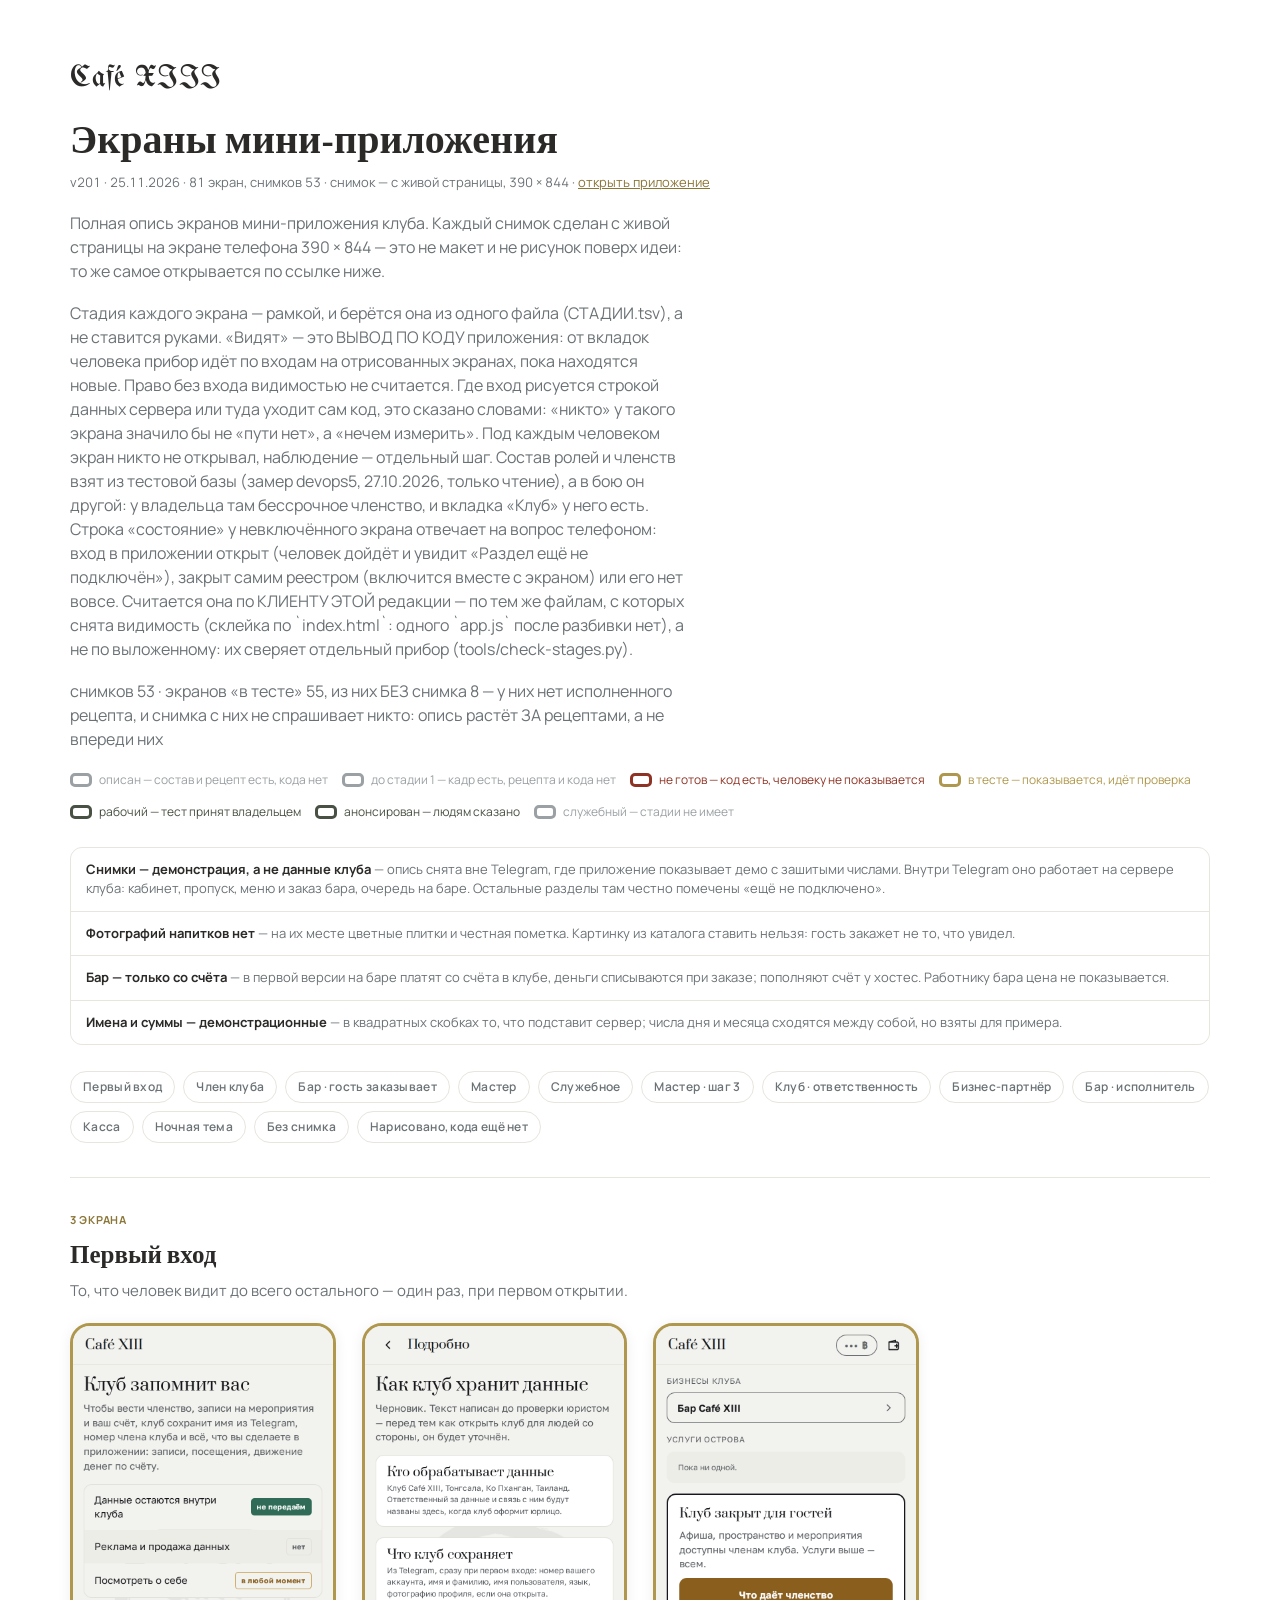
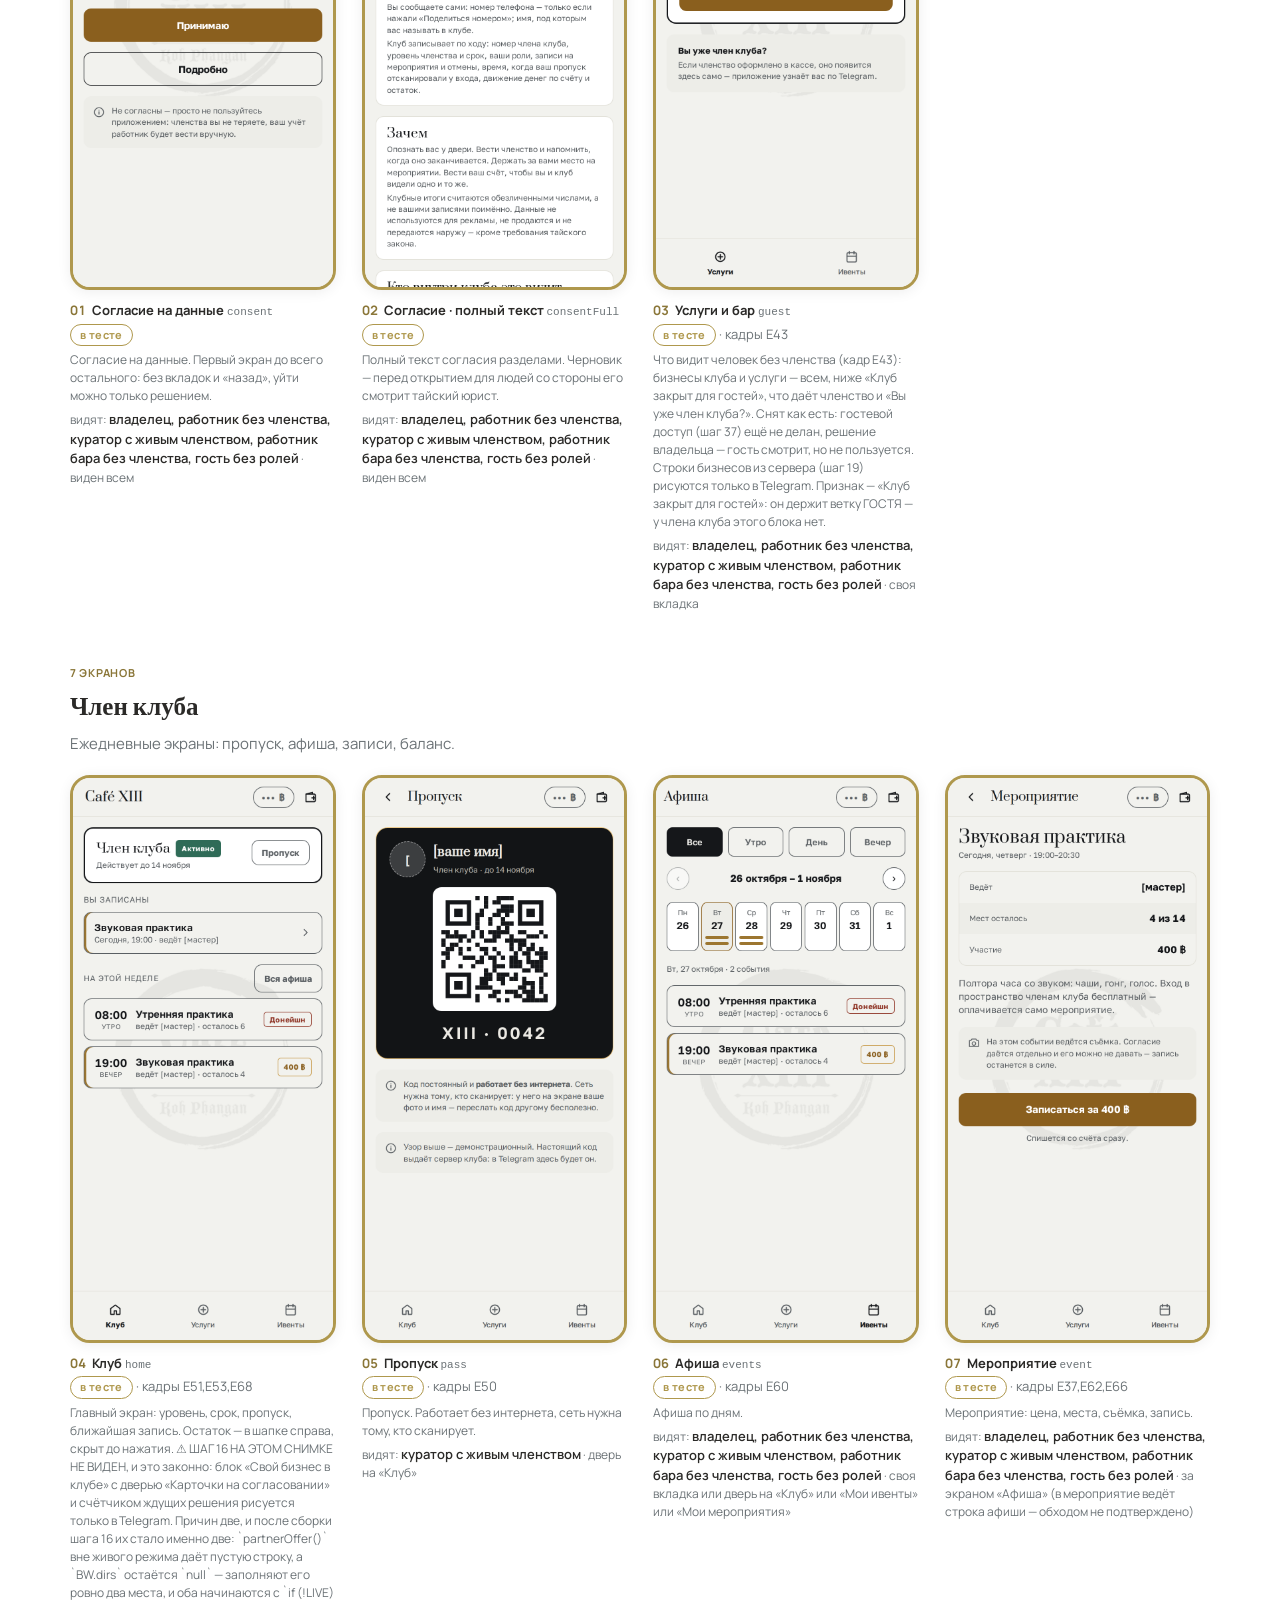
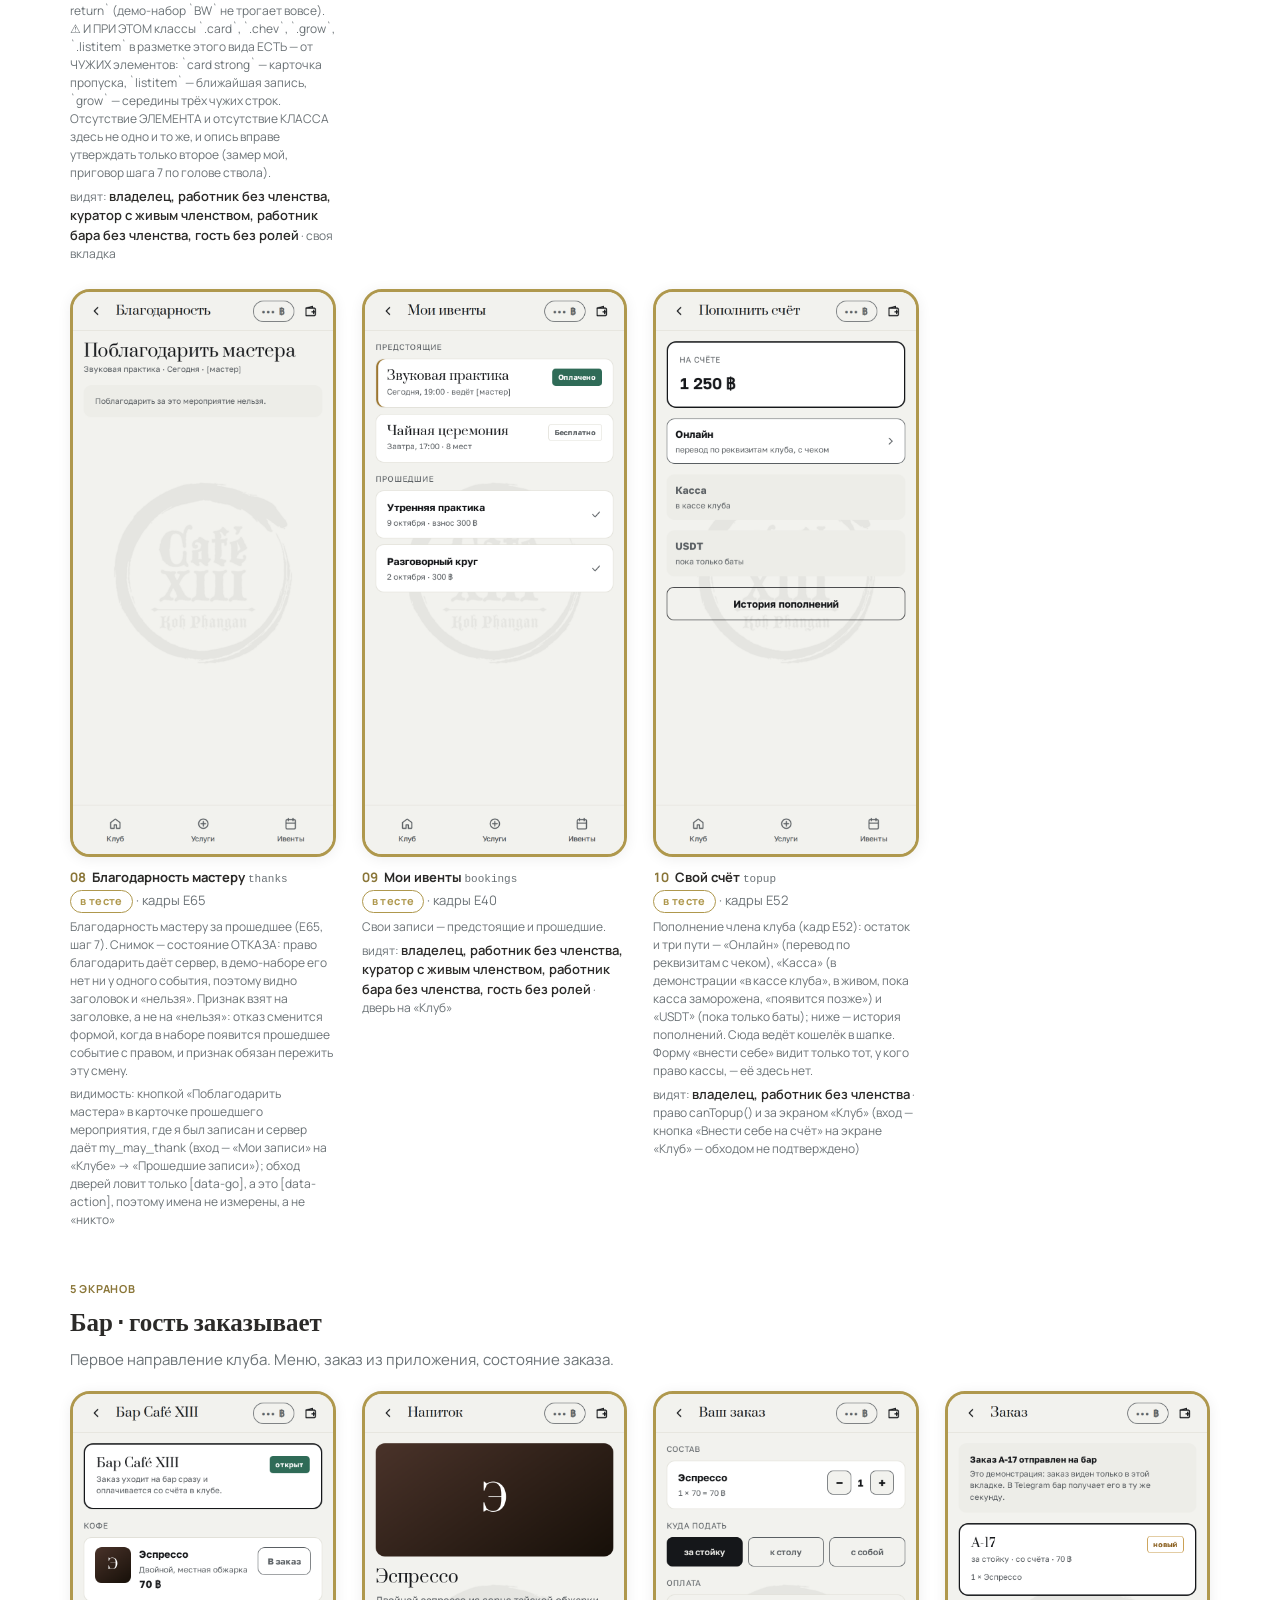
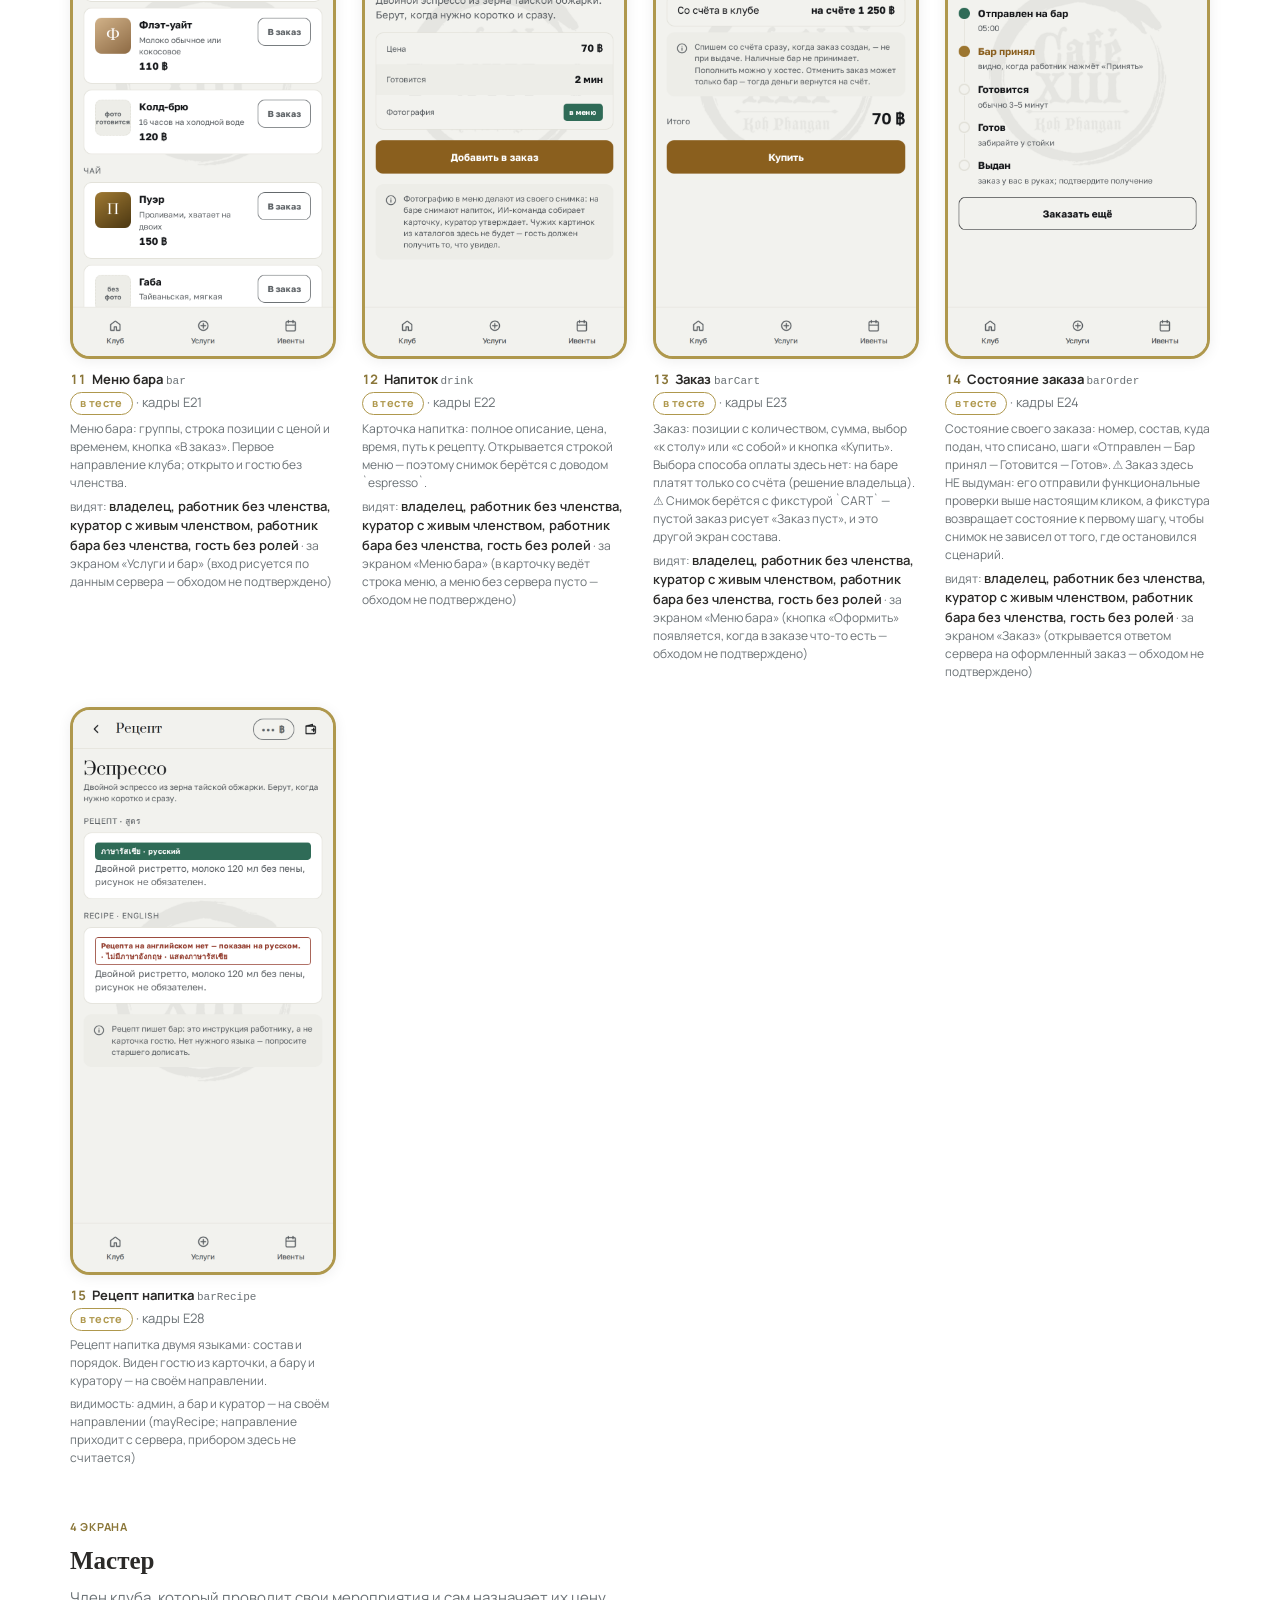
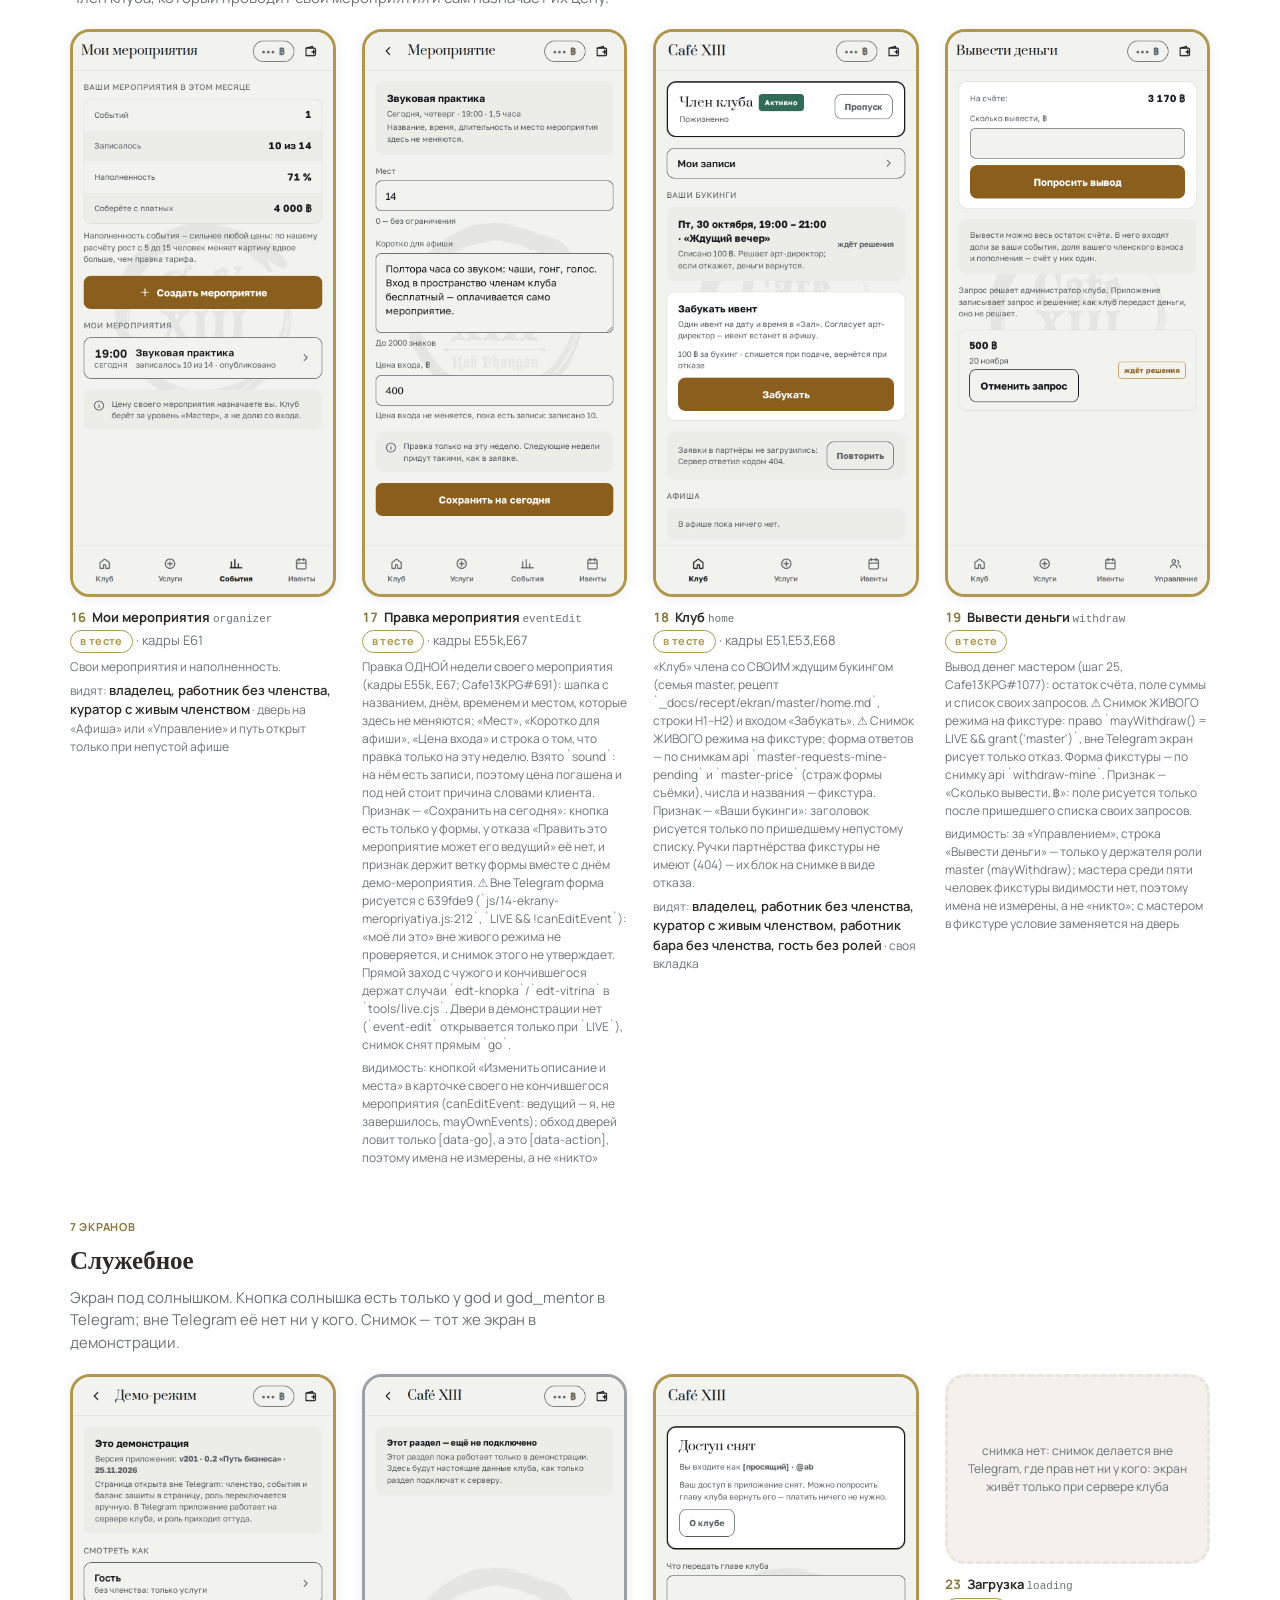
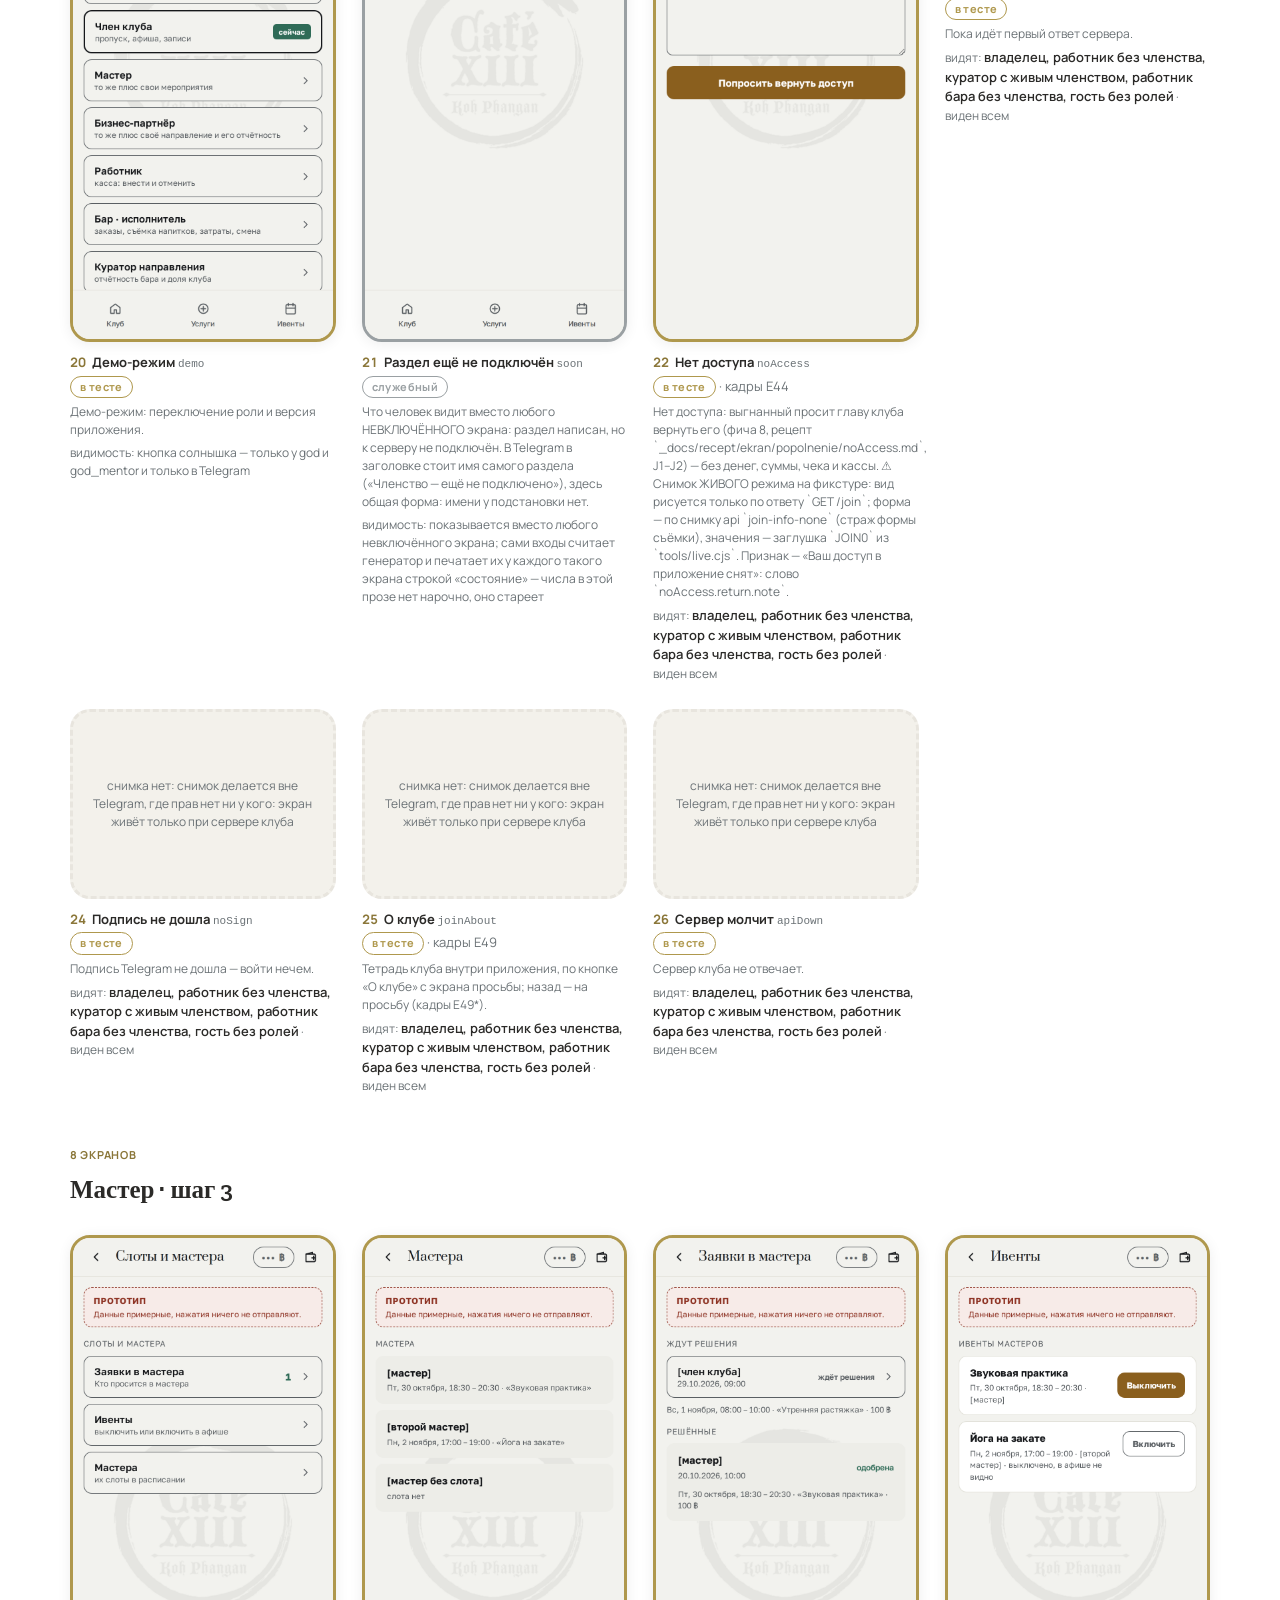
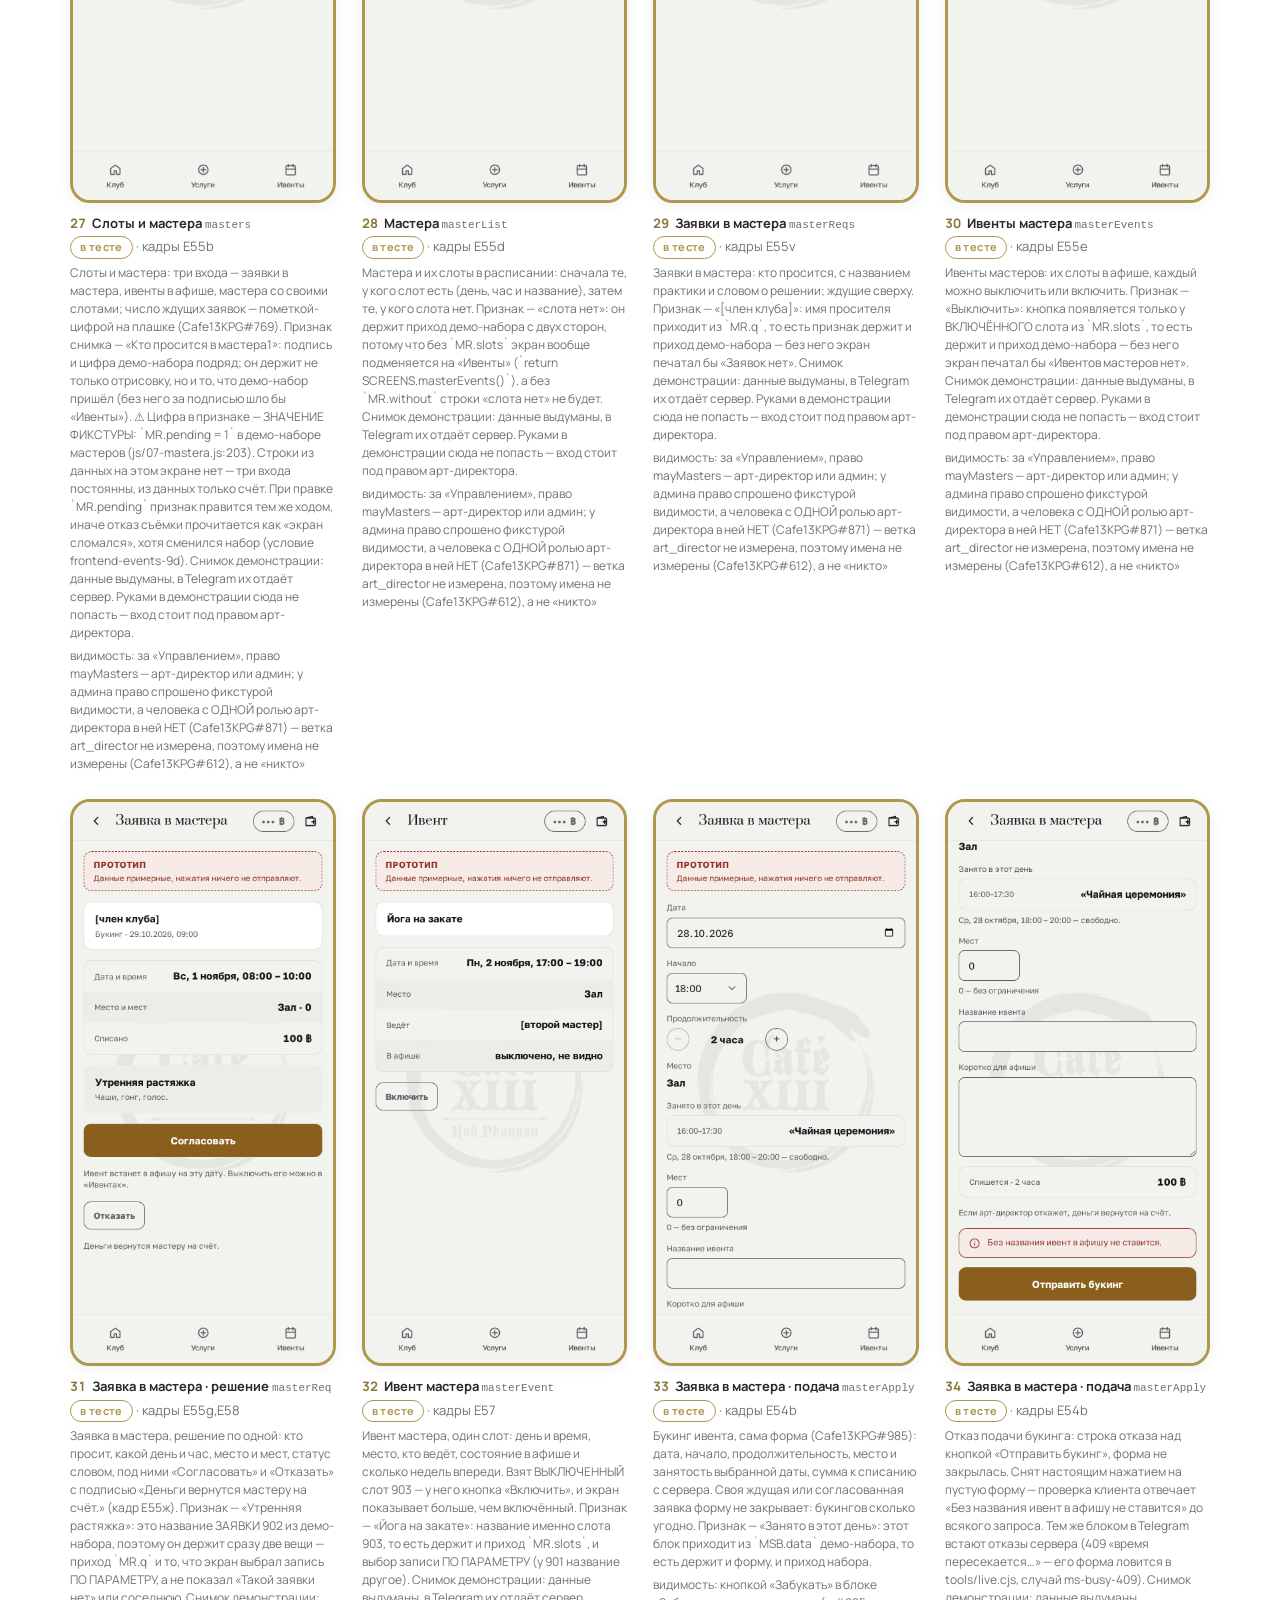
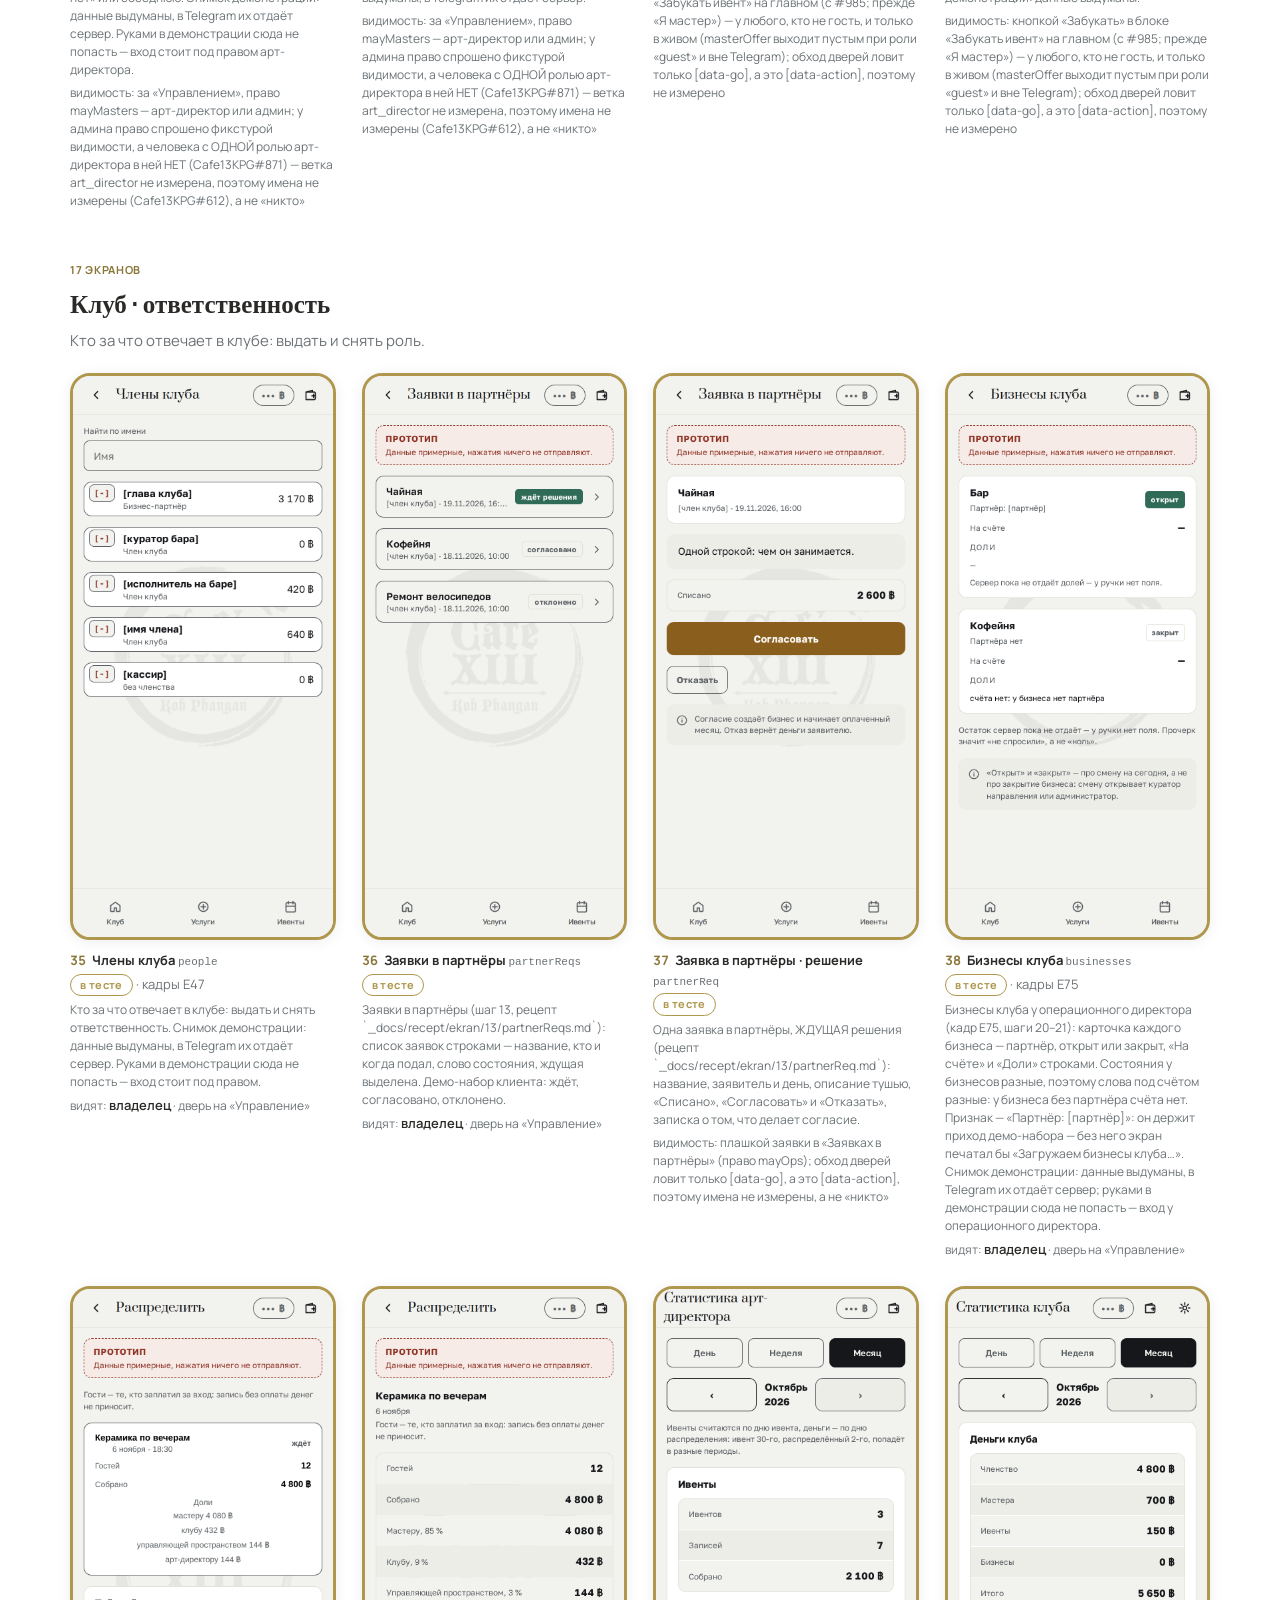
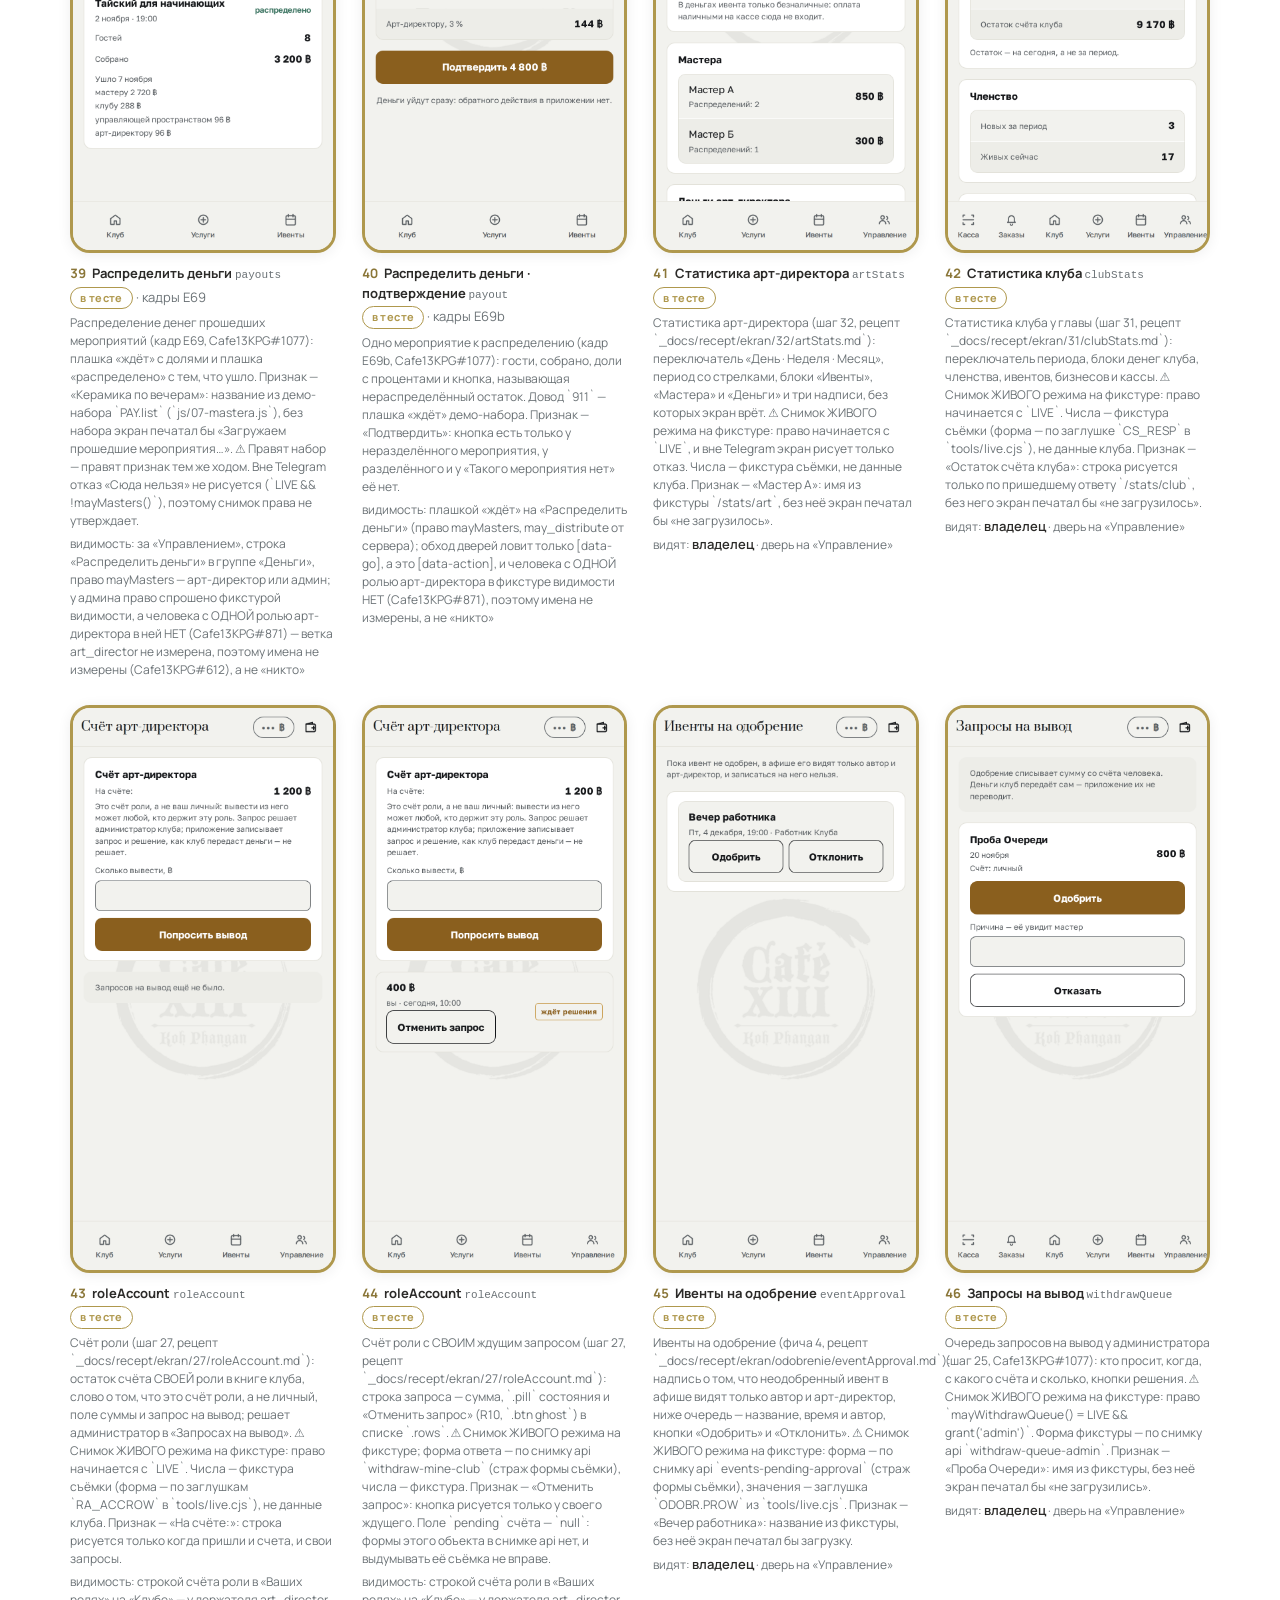
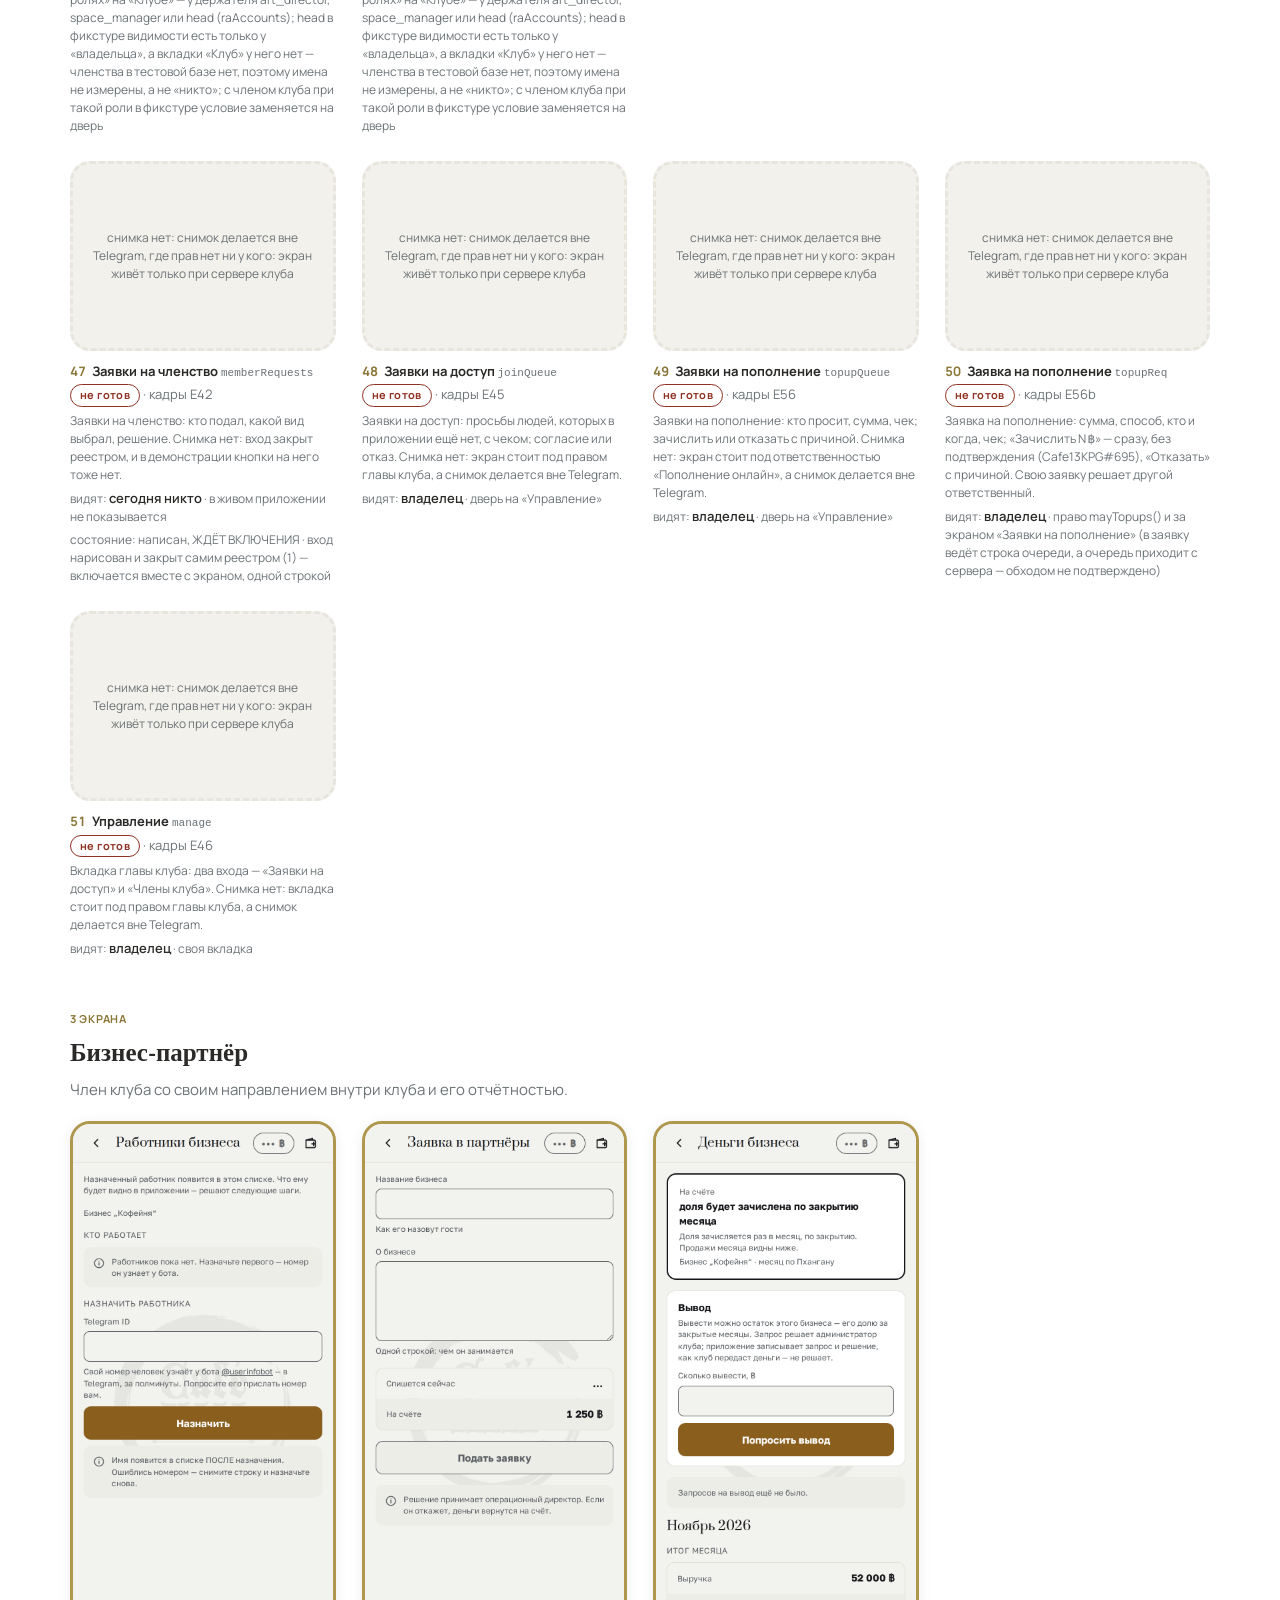
==== screens.html @ d751bbe9 "опись v201 под ствол 19a1d99: VERSION v198 → v201, слепки пересняты Номер клиента подняли до v201 бе" ====
<!doctype html><html lang="ru"><head><meta charset="utf-8"><meta name="viewport" content="width=device-width, initial-scale=1"><title>Экраны Café XIII</title><link rel="stylesheet" href="https://fonts.googleapis.com/css2?family=Zilla+Slab:wght@500;600;700&family=Manrope:wght@400;500;600;700&family=UnifrakturMaguntia&display=swap"><style>
:root {
  color-scheme: light;
  --ink:#2B2A28; --paper:#FFFFFF; --surface:#F3F1EB; --line:#E8E5DE;
  --muted:#6B7276; --gold:#AF984D; --gold-ink:#8A7638; --sage:#485143;
}
@media (prefers-color-scheme: dark) {
  :root {
    color-scheme: dark;
    --ink:#F5F0E6; --paper:#190F26; --surface:#241634; --line:#3A2650;
    --muted:#B4A6C4; --gold:#E0A040; --gold-ink:#E8B85E; --sage:#7FA08C;
  }
}
* { box-sizing: border-box; }
body {
  margin:0; background:var(--paper); color:var(--ink);
  font-family:Manrope,system-ui,-apple-system,sans-serif; font-size:15px; line-height:1.5;
  -webkit-font-smoothing:antialiased;
}
.wrap { max-width:1180px; margin:0 auto; padding:0 20px 80px; }
header { padding:56px 0 34px; border-bottom:1px solid var(--line); margin-bottom:34px; }
.wordmark { font-family:UnifrakturMaguntia,Georgia,serif; font-size:30px; letter-spacing:.5px; }
h1 { font-family:'Zilla Slab',Georgia,serif; font-size:40px; font-weight:600; line-height:1.1; margin:16px 0 0; text-wrap:balance; }
h2 { font-family:'Zilla Slab',Georgia,serif; font-size:25px; font-weight:600; margin:0; }
p { margin:0; color:var(--muted); max-width:62ch; }
.meta { margin-top:12px; font-size:13px; color:var(--muted); font-variant-numeric:tabular-nums; }
.meta a { color:var(--gold-ink); }
.lead { margin-top:18px; font-size:16px; }
.absent { margin-top:26px; display:grid; gap:1px; background:var(--line); border:1px solid var(--line); border-radius:12px; overflow:hidden; }
.absent div { background:var(--paper); padding:12px 15px; font-size:13px; }
.absent b { color:var(--ink); }
.absent span { color:var(--muted); }
nav { display:flex; flex-wrap:wrap; gap:8px; margin-top:26px; }
nav a {
  font-size:12px; font-weight:600; letter-spacing:.3px; text-decoration:none;
  color:var(--muted); border:1px solid var(--line); border-radius:999px; padding:6px 12px;
}
nav a:hover { color:var(--ink); border-color:var(--ink); }
section { margin-bottom:52px; scroll-margin-top:20px; }
.head { display:flex; flex-direction:column; gap:7px; margin-bottom:20px; }
.count { font-size:11px; letter-spacing:.7px; text-transform:uppercase; color:var(--gold-ink); font-weight:700; }
.grid { display:grid; grid-template-columns:repeat(auto-fill,minmax(216px,1fr)); gap:26px; }
figure { margin:0; display:flex; flex-direction:column; gap:11px; }
.shot {
  border:1px solid var(--line); border-radius:20px; overflow:hidden;
  background:var(--surface); box-shadow:0 2px 14px rgba(0,0,0,.07);
}
.shot img { display:block; width:100%; height:auto; }
figcaption { font-size:13px; color:var(--muted); }
.shot { border-width:3px; }                      /* рамка стадии — цвет ставит СТАДИИ.tsv */
.nosh {
  border:3px dashed var(--line); border-radius:20px; background:var(--surface);
  min-height:190px; display:flex; align-items:center; justify-content:center;
  padding:18px; text-align:center; font-size:12px; color:var(--muted);
}
.stage { display:inline-block; font-size:11px; font-weight:700; letter-spacing:.4px;
         border-radius:999px; padding:2px 9px; border:1px solid currentColor; }
.who { display:block; margin-top:5px; font-size:12px; }
.who b { display:inline; font-weight:600; color:var(--ink); }
.legend { display:flex; flex-wrap:wrap; gap:14px; margin-top:20px; font-size:12px; color:var(--muted); }
.legend span { display:flex; align-items:center; gap:7px; }
.legend i { width:22px; height:14px; border:3px solid currentColor; border-radius:5px; }
figcaption b { display:block; color:var(--ink); font-size:13px; font-weight:700; margin-bottom:3px; }
figcaption b span { color:var(--gold-ink); font-variant-numeric:tabular-nums; }
figcaption b em { font-style:normal; font-weight:500; color:var(--muted); font-family:ui-monospace,SFMono-Regular,Menlo,monospace; font-size:11px; }
footer { border-top:1px solid var(--line); padding-top:22px; font-size:13px; color:var(--muted); }
footer code { font-family:ui-monospace,SFMono-Regular,Menlo,monospace; font-size:12px; color:var(--ink); }
</style></head><body>
<div class="wrap"><header>
<div class="wordmark">Caf&eacute; XIII</div>
<h1>Экраны мини-приложения</h1>
<div class="meta">v201 · 25.11.2026 &middot; 81 экран, снимков 53 &middot; снимок — с живой страницы, 390&nbsp;&times;&nbsp;844 &middot; <a href="https://anatoly9837-lab.github.io/cafe13-miniapp/">открыть приложение</a></div>
<p class="lead">Полная опись экранов мини-приложения клуба. Каждый снимок сделан с живой страницы на экране телефона 390 × 844 — это не макет и не рисунок поверх идеи: то же самое открывается по ссылке ниже.</p>
<p class="lead">Стадия каждого экрана — рамкой, и берётся она из одного файла (СТАДИИ.tsv), а не ставится руками. «Видят» — это ВЫВОД ПО КОДУ приложения: от вкладок человека прибор идёт по входам на отрисованных экранах, пока находятся новые. Право без входа видимостью не считается. Где вход рисуется строкой данных сервера или туда уходит сам код, это сказано словами: «никто» у такого экрана значило бы не «пути нет», а «нечем измерить». Под каждым человеком экран никто не открывал, наблюдение — отдельный шаг. Состав ролей и членств взят из тестовой базы (замер devops5, 27.10.2026, только чтение), а в бою он другой: у владельца там бессрочное членство, и вкладка «Клуб» у него есть. Строка «состояние» у невключённого экрана отвечает на вопрос телефоном: вход в приложении открыт (человек дойдёт и увидит «Раздел ещё не подключён»), закрыт самим реестром (включится вместе с экраном) или его нет вовсе. Считается она по КЛИЕНТУ ЭТОЙ редакции — по тем же файлам, с которых снята видимость (склейка по `index.html`: одного `app.js` после разбивки нет), а не по выложенному: их сверяет отдельный прибор (tools/check-stages.py).</p>
<p class="lead">снимков 53 &middot; экранов «в тесте» 55, из них БЕЗ снимка 8 — у них нет исполненного рецепта, и снимка с них не спрашивает никто: опись растёт ЗА рецептами, а не впереди них</p>
<div class="legend">
<span style="color:#9AA0A3"><i></i>описан — состав и рецепт есть, кода нет</span>
<span style="color:#9AA0A3"><i></i>до стадии 1 — кадр есть, рецепта и кода нет</span>
<span style="color:#8E3324"><i></i>не готов — код есть, человеку не показывается</span>
<span style="color:#AF984D"><i></i>в тесте — показывается, идёт проверка</span>
<span style="color:#485143"><i></i>рабочий — тест принят владельцем</span>
<span style="color:#485143"><i></i>анонсирован — людям сказано</span>
<span style="color:#9AA0A3"><i></i>служебный — стадии не имеет</span>
</div>
<div class="absent">
<div><b>Снимки — демонстрация, а не данные клуба</b> <span>&mdash; опись снята вне Telegram, где приложение показывает демо с зашитыми числами. Внутри Telegram оно работает на сервере клуба: кабинет, пропуск, меню и заказ бара, очередь на баре. Остальные разделы там честно помечены «ещё не подключено».</span></div>
<div><b>Фотографий напитков нет</b> <span>&mdash; на их месте цветные плитки и честная пометка. Картинку из каталога ставить нельзя: гость закажет не то, что увидел.</span></div>
<div><b>Бар — только со счёта</b> <span>&mdash; в первой версии на баре платят со счёта в клубе, деньги списываются при заказе; пополняют счёт у хостес. Работнику бара цена не показывается.</span></div>
<div><b>Имена и суммы — демонстрационные</b> <span>&mdash; в квадратных скобках то, что подставит сервер; числа дня и месяца сходятся между собой, но взяты для примера.</span></div>
</div><nav>
<a href="#g0">Первый вход</a>
<a href="#g1">Член клуба</a>
<a href="#g2">Бар · гость заказывает</a>
<a href="#g3">Мастер</a>
<a href="#g4">Служебное</a>
<a href="#g5">Мастер · шаг 3</a>
<a href="#g6">Клуб · ответственность</a>
<a href="#g7">Бизнес-партнёр</a>
<a href="#g8">Бар · исполнитель</a>
<a href="#g9">Касса</a>
<a href="#g10">Ночная тема</a>
<a href="#g11">Без снимка</a>
<a href="#g12">Нарисовано, кода ещё нет</a>
</nav></header>
<section id="g0"><div class="head">
<span class="count">3 экрана</span>
<h2>Первый вход</h2>
<p>То, что человек видит до всего остального — один раз, при первом открытии.</p></div><div class="grid">
<figure><div class="shot" style="border-color:#AF984D"><img loading="lazy" src="screens/01-consent.png" alt="Согласие на данные. Первый экран до всего остального: без вкладок и «назад», уйт" width="780" height="1688"></div>
<figcaption><b><span>01</span> &nbsp;Согласие на данные <em>consent</em></b><span class="stage" style="color:#AF984D">в тесте</span><span class="who">Согласие на данные. Первый экран до всего остального: без вкладок и «назад», уйти можно только решением.</span><span class="who">видят: <b>владелец, работник без членства, куратор с живым членством, работник бара без членства, гость без ролей</b> &middot; виден всем</span></figcaption></figure>
<figure><div class="shot" style="border-color:#AF984D"><img loading="lazy" src="screens/02-consent-full.png" alt="Полный текст согласия разделами. Черновик — перед открытием для людей со стороны" width="780" height="1688"></div>
<figcaption><b><span>02</span> &nbsp;Согласие · полный текст <em>consentFull</em></b><span class="stage" style="color:#AF984D">в тесте</span><span class="who">Полный текст согласия разделами. Черновик — перед открытием для людей со стороны его смотрит тайский юрист.</span><span class="who">видят: <b>владелец, работник без членства, куратор с живым членством, работник бара без членства, гость без ролей</b> &middot; виден всем</span></figcaption></figure>
<figure><div class="shot" style="border-color:#AF984D"><img loading="lazy" src="screens/58-guest.png" alt="Что видит человек без членства (кадр E43): бизнесы клуба и услуги — всем, ниже «" width="780" height="1688"></div>
<figcaption><b><span>03</span> &nbsp;Услуги и бар <em>guest</em></b><span class="stage" style="color:#AF984D">в тесте</span> &middot; кадры E43<span class="who">Что видит человек без членства (кадр E43): бизнесы клуба и услуги — всем, ниже «Клуб закрыт для гостей», что даёт членство и «Вы уже член клуба?». Снят как есть: гостевой доступ (шаг 37) ещё не делан, решение владельца — гость смотрит, но не пользуется. Строки бизнесов из сервера (шаг 19) рисуются только в Telegram. Признак — «Клуб закрыт для гостей»: он держит ветку ГОСТЯ — у члена клуба этого блока нет.</span><span class="who">видят: <b>владелец, работник без членства, куратор с живым членством, работник бара без членства, гость без ролей</b> &middot; своя вкладка</span></figcaption></figure>
</div></section>
<section id="g1"><div class="head">
<span class="count">7 экранов</span>
<h2>Член клуба</h2>
<p>Ежедневные экраны: пропуск, афиша, записи, баланс.</p></div><div class="grid">
<figure><div class="shot" style="border-color:#AF984D"><img loading="lazy" src="screens/04-home.png" alt="Главный экран: уровень, срок, пропуск, ближайшая запись. Остаток — в шапке справ" width="780" height="1688"></div>
<figcaption><b><span>04</span> &nbsp;Клуб <em>home</em></b><span class="stage" style="color:#AF984D">в тесте</span> &middot; кадры E51,E53,E68<span class="who">Главный экран: уровень, срок, пропуск, ближайшая запись. Остаток — в шапке справа, скрыт до нажатия. ⚠ ШАГ 16 НА ЭТОМ СНИМКЕ НЕ ВИДЕН, и это законно: блок «Свой бизнес в клубе» с дверью «Карточки на согласовании» и счётчиком ждущих решения рисуется только в Telegram. Причин две, и после сборки шага 16 их стало именно две: `partnerOffer()` вне живого режима даёт пустую строку, а `BW.dirs` остаётся `null` — заполняют его ровно два места, и оба начинаются с `if (!LIVE) return` (демо-набор `BW` не трогает вовсе). ⚠ И ПРИ ЭТОМ классы `.card`, `.chev`, `.grow`, `.listitem` в разметке этого вида ЕСТЬ — от ЧУЖИХ элементов: `card strong` — карточка пропуска, `listitem` — ближайшая запись, `grow` — середины трёх чужих строк. Отсутствие ЭЛЕМЕНТА и отсутствие КЛАССА здесь не одно и то же, и опись вправе утверждать только второе (замер мой, приговор шага 7 по голове ствола).</span><span class="who">видят: <b>владелец, работник без членства, куратор с живым членством, работник бара без членства, гость без ролей</b> &middot; своя вкладка</span></figcaption></figure>
<figure><div class="shot" style="border-color:#AF984D"><img loading="lazy" src="screens/05-pass.png" alt="Пропуск. Работает без интернета, сеть нужна тому, кто сканирует." width="780" height="1688"></div>
<figcaption><b><span>05</span> &nbsp;Пропуск <em>pass</em></b><span class="stage" style="color:#AF984D">в тесте</span> &middot; кадры E50<span class="who">Пропуск. Работает без интернета, сеть нужна тому, кто сканирует.</span><span class="who">видят: <b>куратор с живым членством</b> &middot; дверь на «Клуб»</span></figcaption></figure>
<figure><div class="shot" style="border-color:#AF984D"><img loading="lazy" src="screens/07-events.png" alt="Афиша по дням." width="780" height="1688"></div>
<figcaption><b><span>06</span> &nbsp;Афиша <em>events</em></b><span class="stage" style="color:#AF984D">в тесте</span> &middot; кадры E60<span class="who">Афиша по дням.</span><span class="who">видят: <b>владелец, работник без членства, куратор с живым членством, работник бара без членства, гость без ролей</b> &middot; своя вкладка или дверь на «Клуб» или «Мои ивенты» или «Мои мероприятия»</span></figcaption></figure>
<figure><div class="shot" style="border-color:#AF984D"><img loading="lazy" src="screens/08-event.png" alt="Мероприятие: цена, места, съёмка, запись." width="780" height="1688"></div>
<figcaption><b><span>07</span> &nbsp;Мероприятие <em>event</em></b><span class="stage" style="color:#AF984D">в тесте</span> &middot; кадры E37,E62,E66<span class="who">Мероприятие: цена, места, съёмка, запись.</span><span class="who">видят: <b>владелец, работник без членства, куратор с живым членством, работник бара без членства, гость без ролей</b> &middot; за экраном «Афиша» (в мероприятие ведёт строка афиши — обходом не подтверждено)</span></figcaption></figure>
<figure><div class="shot" style="border-color:#AF984D"><img loading="lazy" src="screens/52-thanks.png" alt="Благодарность мастеру за прошедшее (E65, шаг 7). Снимок — состояние ОТКАЗА: прав" width="780" height="1688"></div>
<figcaption><b><span>08</span> &nbsp;Благодарность мастеру <em>thanks</em></b><span class="stage" style="color:#AF984D">в тесте</span> &middot; кадры E65<span class="who">Благодарность мастеру за прошедшее (E65, шаг 7). Снимок — состояние ОТКАЗА: право благодарить даёт сервер, в демо-наборе его нет ни у одного события, поэтому видно заголовок и «нельзя». Признак взят на заголовке, а не на «нельзя»: отказ сменится формой, когда в наборе появится прошедшее событие с правом, и признак обязан пережить эту смену.</span><span class="who">видимость: кнопкой «Поблагодарить мастера» в карточке прошедшего мероприятия, где я был записан и сервер даёт my_may_thank (вход — «Мои записи» на «Клубе» → «Прошедшие записи»); обход дверей ловит только [data-go], а это [data-action], поэтому имена не измерены, а не «никто»</span></figcaption></figure>
<figure><div class="shot" style="border-color:#AF984D"><img loading="lazy" src="screens/09-bookings.png" alt="Свои записи — предстоящие и прошедшие." width="780" height="1688"></div>
<figcaption><b><span>09</span> &nbsp;Мои ивенты <em>bookings</em></b><span class="stage" style="color:#AF984D">в тесте</span> &middot; кадры E40<span class="who">Свои записи — предстоящие и прошедшие.</span><span class="who">видят: <b>владелец, работник без членства, куратор с живым членством, работник бара без членства, гость без ролей</b> &middot; дверь на «Клуб»</span></figcaption></figure>
<figure><div class="shot" style="border-color:#AF984D"><img loading="lazy" src="screens/33-topup.png" alt="Пополнение члена клуба (кадр E52): остаток и три пути — «Онлайн» (перевод по рек" width="780" height="1688"></div>
<figcaption><b><span>10</span> &nbsp;Свой счёт <em>topup</em></b><span class="stage" style="color:#AF984D">в тесте</span> &middot; кадры E52<span class="who">Пополнение члена клуба (кадр E52): остаток и три пути — «Онлайн» (перевод по реквизитам с чеком), «Касса» (в демонстрации «в кассе клуба», в живом, пока касса заморожена, «появится позже») и «USDT» (пока только баты); ниже — история пополнений. Сюда ведёт кошелёк в шапке. Форму «внести себе» видит только тот, у кого право кассы, — её здесь нет.</span><span class="who">видят: <b>владелец, работник без членства</b> &middot; право canTopup() и за экраном «Клуб» (вход — кнопка «Внести себе на счёт» на экране «Клуб» — обходом не подтверждено)</span></figcaption></figure>
</div></section>
<section id="g2"><div class="head">
<span class="count">5 экранов</span>
<h2>Бар · гость заказывает</h2>
<p>Первое направление клуба. Меню, заказ из приложения, состояние заказа.</p></div><div class="grid">
<figure><div class="shot" style="border-color:#AF984D"><img loading="lazy" src="screens/21-bar.png" alt="Меню бара: группы, строка позиции с ценой и временем, кнопка «В заказ». Первое н" width="780" height="1688"></div>
<figcaption><b><span>11</span> &nbsp;Меню бара <em>bar</em></b><span class="stage" style="color:#AF984D">в тесте</span> &middot; кадры E21<span class="who">Меню бара: группы, строка позиции с ценой и временем, кнопка «В заказ». Первое направление клуба; открыто и гостю без членства.</span><span class="who">видят: <b>владелец, работник без членства, куратор с живым членством, работник бара без членства, гость без ролей</b> &middot; за экраном «Услуги и бар» (вход рисуется по данным сервера — обходом не подтверждено)</span></figcaption></figure>
<figure><div class="shot" style="border-color:#AF984D"><img loading="lazy" src="screens/22-drink.png" alt="Карточка напитка: полное описание, цена, время, путь к рецепту. Открывается стро" width="780" height="1688"></div>
<figcaption><b><span>12</span> &nbsp;Напиток <em>drink</em></b><span class="stage" style="color:#AF984D">в тесте</span> &middot; кадры E22<span class="who">Карточка напитка: полное описание, цена, время, путь к рецепту. Открывается строкой меню — поэтому снимок берётся с доводом `espresso`.</span><span class="who">видят: <b>владелец, работник без членства, куратор с живым членством, работник бара без членства, гость без ролей</b> &middot; за экраном «Меню бара» (в карточку ведёт строка меню, а меню без сервера пусто — обходом не подтверждено)</span></figcaption></figure>
<figure><div class="shot" style="border-color:#AF984D"><img loading="lazy" src="screens/23-bar-cart.png" alt="Заказ: позиции с количеством, сумма, выбор «к столу» или «с собой» и кнопка «Куп" width="780" height="1688"></div>
<figcaption><b><span>13</span> &nbsp;Заказ <em>barCart</em></b><span class="stage" style="color:#AF984D">в тесте</span> &middot; кадры E23<span class="who">Заказ: позиции с количеством, сумма, выбор «к столу» или «с собой» и кнопка «Купить». Выбора способа оплаты здесь нет: на баре платят только со счёта (решение владельца). ⚠ Снимок берётся с фикстурой `CART` — пустой заказ рисует «Заказ пуст», и это другой экран состава.</span><span class="who">видят: <b>владелец, работник без членства, куратор с живым членством, работник бара без членства, гость без ролей</b> &middot; за экраном «Меню бара» (кнопка «Оформить» появляется, когда в заказе что-то есть — обходом не подтверждено)</span></figcaption></figure>
<figure><div class="shot" style="border-color:#AF984D"><img loading="lazy" src="screens/24-bar-order.png" alt="Состояние своего заказа: номер, состав, куда подан, что списано, шаги «Отправлен" width="780" height="1688"></div>
<figcaption><b><span>14</span> &nbsp;Состояние заказа <em>barOrder</em></b><span class="stage" style="color:#AF984D">в тесте</span> &middot; кадры E24<span class="who">Состояние своего заказа: номер, состав, куда подан, что списано, шаги «Отправлен — Бар принял — Готовится — Готов». ⚠ Заказ здесь НЕ выдуман: его отправили функциональные проверки выше настоящим кликом, а фикстура возвращает состояние к первому шагу, чтобы снимок не зависел от того, где остановился сценарий.</span><span class="who">видят: <b>владелец, работник без членства, куратор с живым членством, работник бара без членства, гость без ролей</b> &middot; за экраном «Заказ» (открывается ответом сервера на оформленный заказ — обходом не подтверждено)</span></figcaption></figure>
<figure><div class="shot" style="border-color:#AF984D"><img loading="lazy" src="screens/28-bar-recipe.png" alt="Рецепт напитка двумя языками: состав и порядок. Виден гостю из карточки, а бару " width="780" height="1688"></div>
<figcaption><b><span>15</span> &nbsp;Рецепт напитка <em>barRecipe</em></b><span class="stage" style="color:#AF984D">в тесте</span> &middot; кадры E28<span class="who">Рецепт напитка двумя языками: состав и порядок. Виден гостю из карточки, а бару и куратору — на своём направлении.</span><span class="who">видимость: админ, а бар и куратор — на своём направлении (mayRecipe; направление приходит с сервера, прибором здесь не считается)</span></figcaption></figure>
</div></section>
<section id="g3"><div class="head">
<span class="count">4 экрана</span>
<h2>Мастер</h2>
<p>Член клуба, который проводит свои мероприятия и сам назначает их цену.</p></div><div class="grid">
<figure><div class="shot" style="border-color:#AF984D"><img loading="lazy" src="screens/23-organizer.png" alt="Свои мероприятия и наполненность." width="780" height="1688"></div>
<figcaption><b><span>16</span> &nbsp;Мои мероприятия <em>organizer</em></b><span class="stage" style="color:#AF984D">в тесте</span> &middot; кадры E61<span class="who">Свои мероприятия и наполненность.</span><span class="who">видят: <b>владелец, работник без членства, куратор с живым членством</b> &middot; дверь на «Афиша» или «Управление» и путь открыт только при непустой афише</span></figcaption></figure>
<figure><div class="shot" style="border-color:#AF984D"><img loading="lazy" src="screens/72-event-edit.png" alt="Правка ОДНОЙ недели своего мероприятия (кадры E55k, E67; Cafe13KPG#691): шапка с" width="780" height="1688"></div>
<figcaption><b><span>17</span> &nbsp;Правка мероприятия <em>eventEdit</em></b><span class="stage" style="color:#AF984D">в тесте</span> &middot; кадры E55k,E67<span class="who">Правка ОДНОЙ недели своего мероприятия (кадры E55k, E67; Cafe13KPG#691): шапка с названием, днём, временем и местом, которые здесь не меняются; «Мест», «Коротко для афиши», «Цена входа» и строка о том, что правка только на эту неделю. Взято `sound`: на нём есть записи, поэтому цена погашена и под ней стоит причина словами клиента. Признак — «Сохранить на сегодня»: кнопка есть только у формы, у отказа «Править это мероприятие может его ведущий» её нет, и признак держит ветку формы вместе с днём демо-мероприятия. ⚠ Вне Telegram форма рисуется с 639fde9 (`js/14-ekrany-meropriyatiya.js:212`, `LIVE &amp;&amp; !canEditEvent`): «моё ли это» вне живого режима не проверяется, и снимок этого не утверждает. Прямой заход с чужого и кончившегося держат случаи `edt-knopka`/`edt-vitrina` в `tools/live.cjs`. Двери в демонстрации нет (`event-edit` открывается только при `LIVE`), снимок снят прямым `go`.</span><span class="who">видимость: кнопкой «Изменить описание и места» в карточке своего не кончившегося мероприятия (canEditEvent: ведущий — я, не завершилось, mayOwnEvents); обход дверей ловит только [data-go], а это [data-action], поэтому имена не измерены, а не «никто»</span></figcaption></figure>
<figure><div class="shot" style="border-color:#AF984D"><img loading="lazy" src="screens/66-home-master.png" alt="«Клуб» члена со СВОИМ ждущим букингом (семья master, рецепт `_docs/recept/ekran/" width="780" height="1688"></div>
<figcaption><b><span>18</span> &nbsp;Клуб <em>home</em></b><span class="stage" style="color:#AF984D">в тесте</span> &middot; кадры E51,E53,E68<span class="who">«Клуб» члена со СВОИМ ждущим букингом (семья master, рецепт `_docs/recept/ekran/master/home.md`, строки H1–H2) и входом «Забукать». ⚠ Снимок ЖИВОГО режима на фикстуре; форма ответов — по снимкам api `master-requests-mine-pending` и `master-price` (страж формы съёмки), числа и названия — фикстура. Признак — «Ваши букинги»: заголовок рисуется только по пришедшему непустому списку. Ручки партнёрства фикстуры не имеют (404) — их блок на снимке в виде отказа.</span><span class="who">видят: <b>владелец, работник без членства, куратор с живым членством, работник бара без членства, гость без ролей</b> &middot; своя вкладка</span></figcaption></figure>
<figure><div class="shot" style="border-color:#AF984D"><img loading="lazy" src="screens/78-withdraw.png" alt="Вывод денег мастером (шаг 25, Cafe13KPG#1077): остаток счёта, поле суммы и списо" width="780" height="1688"></div>
<figcaption><b><span>19</span> &nbsp;Вывести деньги <em>withdraw</em></b><span class="stage" style="color:#AF984D">в тесте</span><span class="who">Вывод денег мастером (шаг 25, Cafe13KPG#1077): остаток счёта, поле суммы и список своих запросов. ⚠ Снимок ЖИВОГО режима на фикстуре: право `mayWithdraw() = LIVE &amp;&amp; grant('master')`, вне Telegram экран рисует только отказ. Форма фикстуры — по снимку api `withdraw-mine`. Признак — «Сколько вывести, ฿»: поле рисуется только после пришедшего списка своих запросов.</span><span class="who">видимость: за «Управлением», строка «Вывести деньги» — только у держателя роли master (mayWithdraw); мастера среди пяти человек фикстуры видимости нет, поэтому имена не измерены, а не «никто»; с мастером в фикстуре условие заменяется на дверь</span></figcaption></figure>
</div></section>
<section id="g4"><div class="head">
<span class="count">7 экранов</span>
<h2>Служебное</h2>
<p>Экран под солнышком. Кнопка солнышка есть только у god и god_mentor в Telegram; вне Telegram её нет ни у кого. Снимок — тот же экран в демонстрации.</p></div><div class="grid">
<figure><div class="shot" style="border-color:#AF984D"><img loading="lazy" src="screens/29-demo.png" alt="Демо-режим: переключение роли и версия приложения." width="780" height="1688"></div>
<figcaption><b><span>20</span> &nbsp;Демо-режим <em>demo</em></b><span class="stage" style="color:#AF984D">в тесте</span><span class="who">Демо-режим: переключение роли и версия приложения.</span><span class="who">видимость: кнопка солнышка — только у god и god_mentor и только в Telegram</span></figcaption></figure>
<figure><div class="shot" style="border-color:#9AA0A3"><img loading="lazy" src="screens/43-soon.png" alt="Что человек видит вместо любого НЕВКЛЮЧЁННОГО экрана: раздел написан, но к серве" width="780" height="1688"></div>
<figcaption><b><span>21</span> &nbsp;Раздел ещё не подключён <em>soon</em></b><span class="stage" style="color:#9AA0A3">служебный</span><span class="who">Что человек видит вместо любого НЕВКЛЮЧЁННОГО экрана: раздел написан, но к серверу не подключён. В Telegram в заголовке стоит имя самого раздела («Членство — ещё не подключено»), здесь общая форма: имени у подстановки нет.</span><span class="who">видимость: показывается вместо любого невключённого экрана; сами входы считает генератор и печатает их у каждого такого экрана строкой «состояние» — числа в этой прозе нет нарочно, оно стареет</span></figcaption></figure>
<figure><div class="shot" style="border-color:#AF984D"><img loading="lazy" src="screens/68-no-access.png" alt="Нет доступа: выгнанный просит главу клуба вернуть его (фича 8, рецепт `_docs/rec" width="780" height="1688"></div>
<figcaption><b><span>22</span> &nbsp;Нет доступа <em>noAccess</em></b><span class="stage" style="color:#AF984D">в тесте</span> &middot; кадры E44<span class="who">Нет доступа: выгнанный просит главу клуба вернуть его (фича 8, рецепт `_docs/recept/ekran/popolnenie/noAccess.md`, J1–J2) — без денег, суммы, чека и кассы. ⚠ Снимок ЖИВОГО режима на фикстуре: вид рисуется только по ответу `GET /join`; форма — по снимку api `join-info-none` (страж формы съёмки), значения — заглушка `JOIN0` из `tools/live.cjs`. Признак — «Ваш доступ в приложение снят»: слово `noAccess.return.note`.</span><span class="who">видят: <b>владелец, работник без членства, куратор с живым членством, работник бара без членства, гость без ролей</b> &middot; виден всем</span></figcaption></figure>
<figure><div class="nosh">снимка нет: снимок делается вне Telegram, где прав нет ни у кого: экран живёт только при сервере клуба</div>
<figcaption><b><span>23</span> &nbsp;Загрузка <em>loading</em></b><span class="stage" style="color:#AF984D">в тесте</span><span class="who">Пока идёт первый ответ сервера.</span><span class="who">видят: <b>владелец, работник без членства, куратор с живым членством, работник бара без членства, гость без ролей</b> &middot; виден всем</span></figcaption></figure>
<figure><div class="nosh">снимка нет: снимок делается вне Telegram, где прав нет ни у кого: экран живёт только при сервере клуба</div>
<figcaption><b><span>24</span> &nbsp;Подпись не дошла <em>noSign</em></b><span class="stage" style="color:#AF984D">в тесте</span><span class="who">Подпись Telegram не дошла — войти нечем.</span><span class="who">видят: <b>владелец, работник без членства, куратор с живым членством, работник бара без членства, гость без ролей</b> &middot; виден всем</span></figcaption></figure>
<figure><div class="nosh">снимка нет: снимок делается вне Telegram, где прав нет ни у кого: экран живёт только при сервере клуба</div>
<figcaption><b><span>25</span> &nbsp;О клубе <em>joinAbout</em></b><span class="stage" style="color:#AF984D">в тесте</span> &middot; кадры E49<span class="who">Тетрадь клуба внутри приложения, по кнопке «О клубе» с экрана просьбы; назад — на просьбу (кадры E49*).</span><span class="who">видят: <b>владелец, работник без членства, куратор с живым членством, работник бара без членства, гость без ролей</b> &middot; виден всем</span></figcaption></figure>
<figure><div class="nosh">снимка нет: снимок делается вне Telegram, где прав нет ни у кого: экран живёт только при сервере клуба</div>
<figcaption><b><span>26</span> &nbsp;Сервер молчит <em>apiDown</em></b><span class="stage" style="color:#AF984D">в тесте</span><span class="who">Сервер клуба не отвечает.</span><span class="who">видят: <b>владелец, работник без членства, куратор с живым членством, работник бара без членства, гость без ролей</b> &middot; виден всем</span></figcaption></figure>
</div></section>
<section id="g5"><div class="head">
<span class="count">8 экранов</span>
<h2>Мастер · шаг 3</h2>
<p></p></div><div class="grid">
<figure><div class="shot" style="border-color:#AF984D"><img loading="lazy" src="screens/44-masters.png" alt="Слоты и мастера: три входа — заявки в мастера, ивенты в афише, мастера со своими" width="780" height="1688"></div>
<figcaption><b><span>27</span> &nbsp;Слоты и мастера <em>masters</em></b><span class="stage" style="color:#AF984D">в тесте</span> &middot; кадры E55b<span class="who">Слоты и мастера: три входа — заявки в мастера, ивенты в афише, мастера со своими слотами; число ждущих заявок — пометкой-цифрой на плашке (Cafe13KPG#769). Признак снимка — «Кто просится в мастера1»: подпись и цифра демо-набора подряд; он держит не только отрисовку, но и то, что демо-набор пришёл (без него за подписью шло бы «Ивенты»). ⚠ Цифра в признаке — ЗНАЧЕНИЕ ФИКСТУРЫ: `MR.pending = 1` в демо-наборе мастеров (js/07-mastera.js:203). Строки из данных на этом экране нет — три входа постоянны, из данных только счёт. При правке `MR.pending` признак правится тем же ходом, иначе отказ съёмки прочитается как «экран сломался», хотя сменился набор (условие frontend-events-9d). Снимок демонстрации: данные выдуманы, в Telegram их отдаёт сервер. Руками в демонстрации сюда не попасть — вход стоит под правом арт-директора.</span><span class="who">видимость: за «Управлением», право mayMasters — арт-директор или админ; у админа право спрошено фикстурой видимости, а человека с ОДНОЙ ролью арт-директора в ней НЕТ (Cafe13KPG#871) — ветка art_director не измерена, поэтому имена не измерены (Cafe13KPG#612), а не «никто»</span></figcaption></figure>
<figure><div class="shot" style="border-color:#AF984D"><img loading="lazy" src="screens/45-master-list.png" alt="Мастера и их слоты в расписании: сначала те, у кого слот есть (день, час и назва" width="780" height="1688"></div>
<figcaption><b><span>28</span> &nbsp;Мастера <em>masterList</em></b><span class="stage" style="color:#AF984D">в тесте</span> &middot; кадры E55d<span class="who">Мастера и их слоты в расписании: сначала те, у кого слот есть (день, час и название), затем те, у кого слота нет. Признак — «слота нет»: он держит приход демо-набора с двух сторон, потому что без `MR.slots` экран вообще подменяется на «Ивенты» (`return SCREENS.masterEvents()`), а без `MR.without` строки «слота нет» не будет. Снимок демонстрации: данные выдуманы, в Telegram их отдаёт сервер. Руками в демонстрации сюда не попасть — вход стоит под правом арт-директора.</span><span class="who">видимость: за «Управлением», право mayMasters — арт-директор или админ; у админа право спрошено фикстурой видимости, а человека с ОДНОЙ ролью арт-директора в ней НЕТ (Cafe13KPG#871) — ветка art_director не измерена, поэтому имена не измерены (Cafe13KPG#612), а не «никто»</span></figcaption></figure>
<figure><div class="shot" style="border-color:#AF984D"><img loading="lazy" src="screens/46-master-reqs.png" alt="Заявки в мастера: кто просится, с названием практики и словом о решении; ждущие " width="780" height="1688"></div>
<figcaption><b><span>29</span> &nbsp;Заявки в мастера <em>masterReqs</em></b><span class="stage" style="color:#AF984D">в тесте</span> &middot; кадры E55v<span class="who">Заявки в мастера: кто просится, с названием практики и словом о решении; ждущие сверху. Признак — «[член клуба]»: имя просителя приходит из `MR.q`, то есть признак держит и приход демо-набора — без него экран печатал бы «Заявок нет». Снимок демонстрации: данные выдуманы, в Telegram их отдаёт сервер. Руками в демонстрации сюда не попасть — вход стоит под правом арт-директора.</span><span class="who">видимость: за «Управлением», право mayMasters — арт-директор или админ; у админа право спрошено фикстурой видимости, а человека с ОДНОЙ ролью арт-директора в ней НЕТ (Cafe13KPG#871) — ветка art_director не измерена, поэтому имена не измерены (Cafe13KPG#612), а не «никто»</span></figcaption></figure>
<figure><div class="shot" style="border-color:#AF984D"><img loading="lazy" src="screens/47-master-events.png" alt="Ивенты мастеров: их слоты в афише, каждый можно выключить или включить. Признак " width="780" height="1688"></div>
<figcaption><b><span>30</span> &nbsp;Ивенты мастера <em>masterEvents</em></b><span class="stage" style="color:#AF984D">в тесте</span> &middot; кадры E55e<span class="who">Ивенты мастеров: их слоты в афише, каждый можно выключить или включить. Признак — «Выключить»: кнопка появляется только у ВКЛЮЧЁННОГО слота из `MR.slots`, то есть держит и приход демо-набора — без него экран печатал бы «Ивентов мастеров нет». Снимок демонстрации: данные выдуманы, в Telegram их отдаёт сервер. Руками в демонстрации сюда не попасть — вход стоит под правом арт-директора.</span><span class="who">видимость: за «Управлением», право mayMasters — арт-директор или админ; у админа право спрошено фикстурой видимости, а человека с ОДНОЙ ролью арт-директора в ней НЕТ (Cafe13KPG#871) — ветка art_director не измерена, поэтому имена не измерены (Cafe13KPG#612), а не «никто»</span></figcaption></figure>
<figure><div class="shot" style="border-color:#AF984D"><img loading="lazy" src="screens/48-master-req.png" alt="Заявка в мастера, решение по одной: кто просит, какой день и час, место и мест, " width="780" height="1688"></div>
<figcaption><b><span>31</span> &nbsp;Заявка в мастера · решение <em>masterReq</em></b><span class="stage" style="color:#AF984D">в тесте</span> &middot; кадры E55g,E58<span class="who">Заявка в мастера, решение по одной: кто просит, какой день и час, место и мест, статус словом, под ними «Согласовать» и «Отказать» с подписью «Деньги вернутся мастеру на счёт.» (кадр E55ж). Признак — «Утренняя растяжка»: это название ЗАЯВКИ 902 из демо-набора, поэтому он держит сразу две вещи — приход `MR.q` и то, что экран выбрал запись ПО ПАРАМЕТРУ, а не показал «Такой заявки нет» или соседнюю. Снимок демонстрации: данные выдуманы, в Telegram их отдаёт сервер. Руками в демонстрации сюда не попасть — вход стоит под правом арт-директора.</span><span class="who">видимость: за «Управлением», право mayMasters — арт-директор или админ; у админа право спрошено фикстурой видимости, а человека с ОДНОЙ ролью арт-директора в ней НЕТ (Cafe13KPG#871) — ветка art_director не измерена, поэтому имена не измерены (Cafe13KPG#612), а не «никто»</span></figcaption></figure>
<figure><div class="shot" style="border-color:#AF984D"><img loading="lazy" src="screens/49-master-event.png" alt="Ивент мастера, один слот: день и время, место, кто ведёт, состояние в афише и ск" width="780" height="1688"></div>
<figcaption><b><span>32</span> &nbsp;Ивент мастера <em>masterEvent</em></b><span class="stage" style="color:#AF984D">в тесте</span> &middot; кадры E57<span class="who">Ивент мастера, один слот: день и время, место, кто ведёт, состояние в афише и сколько недель впереди. Взят ВЫКЛЮЧЕННЫЙ слот 903 — у него кнопка «Включить», и экран показывает больше, чем включённый. Признак — «Йога на закате»: название именно слота 903, то есть держит и приход `MR.slots`, и выбор записи ПО ПАРАМЕТРУ (у 901 название другое). Снимок демонстрации: данные выдуманы, в Telegram их отдаёт сервер.</span><span class="who">видимость: за «Управлением», право mayMasters — арт-директор или админ; у админа право спрошено фикстурой видимости, а человека с ОДНОЙ ролью арт-директора в ней НЕТ (Cafe13KPG#871) — ветка art_director не измерена, поэтому имена не измерены (Cafe13KPG#612), а не «никто»</span></figcaption></figure>
<figure><div class="shot" style="border-color:#AF984D"><img loading="lazy" src="screens/50-master-apply.png" alt="Букинг ивента, сама форма (Cafe13KPG#985): дата, начало, продолжительность, мест" width="780" height="1688"></div>
<figcaption><b><span>33</span> &nbsp;Заявка в мастера · подача <em>masterApply</em></b><span class="stage" style="color:#AF984D">в тесте</span> &middot; кадры E54b<span class="who">Букинг ивента, сама форма (Cafe13KPG#985): дата, начало, продолжительность, место и занятость выбранной даты, сумма к списанию с сервера. Своя ждущая или согласованная заявка форму не закрывает: букингов сколько угодно. Признак — «Занято в этот день»: этот блок приходит из `MSB.data` демо-набора, то есть держит и форму, и приход набора.</span><span class="who">видимость: кнопкой «Забукать» в блоке «Забукать ивент» на главном (с #985; прежде «Я мастер») — у любого, кто не гость, и только в живом (masterOffer выходит пустым при роли «guest» и вне Telegram); обход дверей ловит только [data-go], а это [data-action], поэтому не измерено</span></figcaption></figure>
<figure><div class="shot" style="border-color:#AF984D"><img loading="lazy" src="screens/61-master-deny.png" alt="Отказ подачи букинга: строка отказа над кнопкой «Отправить букинг», форма не зак" width="780" height="1688"></div>
<figcaption><b><span>34</span> &nbsp;Заявка в мастера · подача <em>masterApply</em></b><span class="stage" style="color:#AF984D">в тесте</span> &middot; кадры E54b<span class="who">Отказ подачи букинга: строка отказа над кнопкой «Отправить букинг», форма не закрылась. Снят настоящим нажатием на пустую форму — проверка клиента отвечает «Без названия ивент в афишу не ставится» до всякого запроса. Тем же блоком в Telegram встают отказы сервера (409 «время пересекается…» — его форма ловится в tools/live.cjs, случай ms-busy-409). Снимок демонстрации: данные выдуманы.</span><span class="who">видимость: кнопкой «Забукать» в блоке «Забукать ивент» на главном (с #985; прежде «Я мастер») — у любого, кто не гость, и только в живом (masterOffer выходит пустым при роли «guest» и вне Telegram); обход дверей ловит только [data-go], а это [data-action], поэтому не измерено</span></figcaption></figure>
</div></section>
<section id="g6"><div class="head">
<span class="count">17 экранов</span>
<h2>Клуб · ответственность</h2>
<p>Кто за что отвечает в клубе: выдать и снять роль.</p></div><div class="grid">
<figure><div class="shot" style="border-color:#AF984D"><img loading="lazy" src="screens/38-people.png" alt="Кто за что отвечает в клубе: выдать и снять ответственность. Снимок демонстрации" width="780" height="1688"></div>
<figcaption><b><span>35</span> &nbsp;Члены клуба <em>people</em></b><span class="stage" style="color:#AF984D">в тесте</span> &middot; кадры E47<span class="who">Кто за что отвечает в клубе: выдать и снять ответственность. Снимок демонстрации: данные выдуманы, в Telegram их отдаёт сервер. Руками в демонстрации сюда не попасть — вход стоит под правом.</span><span class="who">видят: <b>владелец</b> &middot; дверь на «Управление»</span></figcaption></figure>
<figure><div class="shot" style="border-color:#AF984D"><img loading="lazy" src="screens/70-partner-reqs.png" alt="Заявки в партнёры (шаг 13, рецепт `_docs/recept/ekran/13/partnerReqs.md`): списо" width="780" height="1688"></div>
<figcaption><b><span>36</span> &nbsp;Заявки в партнёры <em>partnerReqs</em></b><span class="stage" style="color:#AF984D">в тесте</span><span class="who">Заявки в партнёры (шаг 13, рецепт `_docs/recept/ekran/13/partnerReqs.md`): список заявок строками — название, кто и когда подал, слово состояния, ждущая выделена. Демо-набор клиента: ждёт, согласовано, отклонено.</span><span class="who">видят: <b>владелец</b> &middot; дверь на «Управление»</span></figcaption></figure>
<figure><div class="shot" style="border-color:#AF984D"><img loading="lazy" src="screens/71-partner-req.png" alt="Одна заявка в партнёры, ЖДУЩАЯ решения (рецепт `_docs/recept/ekran/13/partnerReq" width="780" height="1688"></div>
<figcaption><b><span>37</span> &nbsp;Заявка в партнёры · решение <em>partnerReq</em></b><span class="stage" style="color:#AF984D">в тесте</span><span class="who">Одна заявка в партнёры, ЖДУЩАЯ решения (рецепт `_docs/recept/ekran/13/partnerReq.md`): название, заявитель и день, описание тушью, «Списано», «Согласовать» и «Отказать», записка о том, что делает согласие.</span><span class="who">видимость: плашкой заявки в «Заявках в партнёры» (право mayOps); обход дверей ловит только [data-go], а это [data-action], поэтому имена не измерены, а не «никто»</span></figcaption></figure>
<figure><div class="shot" style="border-color:#AF984D"><img loading="lazy" src="screens/59-businesses.png" alt="Бизнесы клуба у операционного директора (кадр E75, шаги 20–21): карточка каждого" width="780" height="1688"></div>
<figcaption><b><span>38</span> &nbsp;Бизнесы клуба <em>businesses</em></b><span class="stage" style="color:#AF984D">в тесте</span> &middot; кадры E75<span class="who">Бизнесы клуба у операционного директора (кадр E75, шаги 20–21): карточка каждого бизнеса — партнёр, открыт или закрыт, «На счёте» и «Доли» строками. Состояния у бизнесов разные, поэтому слова под счётом разные: у бизнеса без партнёра счёта нет. Признак — «Партнёр: [партнёр]»: он держит приход демо-набора — без него экран печатал бы «Загружаем бизнесы клуба…». Снимок демонстрации: данные выдуманы, в Telegram их отдаёт сервер; руками в демонстрации сюда не попасть — вход у операционного директора.</span><span class="who">видят: <b>владелец</b> &middot; дверь на «Управление»</span></figcaption></figure>
<figure><div class="shot" style="border-color:#AF984D"><img loading="lazy" src="screens/74-payouts.png" alt="Распределение денег прошедших мероприятий (кадр E69, Cafe13KPG#1077): плашка «жд" width="780" height="1688"></div>
<figcaption><b><span>39</span> &nbsp;Распределить деньги <em>payouts</em></b><span class="stage" style="color:#AF984D">в тесте</span> &middot; кадры E69<span class="who">Распределение денег прошедших мероприятий (кадр E69, Cafe13KPG#1077): плашка «ждёт» с долями и плашка «распределено» с тем, что ушло. Признак — «Керамика по вечерам»: название из демо-набора `PAY.list` (`js/07-mastera.js`), без набора экран печатал бы «Загружаем прошедшие мероприятия…». ⚠ Правят набор — правят признак тем же ходом. Вне Telegram отказ «Сюда нельзя» не рисуется (`LIVE &amp;&amp; !mayMasters()`), поэтому снимок права не утверждает.</span><span class="who">видимость: за «Управлением», строка «Распределить деньги» в группе «Деньги», право mayMasters — арт-директор или админ; у админа право спрошено фикстурой видимости, а человека с ОДНОЙ ролью арт-директора в ней НЕТ (Cafe13KPG#871) — ветка art_director не измерена, поэтому имена не измерены (Cafe13KPG#612), а не «никто»</span></figcaption></figure>
<figure><div class="shot" style="border-color:#AF984D"><img loading="lazy" src="screens/75-payout.png" alt="Одно мероприятие к распределению (кадр E69b, Cafe13KPG#1077): гости, собрано, до" width="780" height="1688"></div>
<figcaption><b><span>40</span> &nbsp;Распределить деньги · подтверждение <em>payout</em></b><span class="stage" style="color:#AF984D">в тесте</span> &middot; кадры E69b<span class="who">Одно мероприятие к распределению (кадр E69b, Cafe13KPG#1077): гости, собрано, доли с процентами и кнопка, называющая нераспределённый остаток. Довод `911` — плашка «ждёт» демо-набора. Признак — «Подтвердить»: кнопка есть только у неразделённого мероприятия, у разделённого и у «Такого мероприятия нет» её нет.</span><span class="who">видимость: плашкой «ждёт» на «Распределить деньги» (право mayMasters, may_distribute от сервера); обход дверей ловит только [data-go], а это [data-action], и человека с ОДНОЙ ролью арт-директора в фикстуре видимости НЕТ (Cafe13KPG#871), поэтому имена не измерены, а не «никто»</span></figcaption></figure>
<figure><div class="shot" style="border-color:#AF984D"><img loading="lazy" src="screens/62-art-stats.png" alt="Статистика арт-директора (шаг 32, рецепт `_docs/recept/ekran/32/artStats.md`): п" width="780" height="1688"></div>
<figcaption><b><span>41</span> &nbsp;Статистика арт-директора <em>artStats</em></b><span class="stage" style="color:#AF984D">в тесте</span><span class="who">Статистика арт-директора (шаг 32, рецепт `_docs/recept/ekran/32/artStats.md`): переключатель «День · Неделя · Месяц», период со стрелками, блоки «Ивенты», «Мастера» и «Деньги» и три надписи, без которых экран врёт. ⚠ Снимок ЖИВОГО режима на фикстуре: право начинается с `LIVE`, и вне Telegram экран рисует только отказ. Числа — фикстура съёмки, не данные клуба. Признак — «Мастер А»: имя из фикстуры `/stats/art`, без неё экран печатал бы «не загрузилось».</span><span class="who">видят: <b>владелец</b> &middot; дверь на «Управление»</span></figcaption></figure>
<figure><div class="shot" style="border-color:#AF984D"><img loading="lazy" src="screens/63-club-stats.png" alt="Статистика клуба у главы (шаг 31, рецепт `_docs/recept/ekran/31/clubStats.md`): " width="780" height="1688"></div>
<figcaption><b><span>42</span> &nbsp;Статистика клуба <em>clubStats</em></b><span class="stage" style="color:#AF984D">в тесте</span><span class="who">Статистика клуба у главы (шаг 31, рецепт `_docs/recept/ekran/31/clubStats.md`): переключатель периода, блоки денег клуба, членства, ивентов, бизнесов и кассы. ⚠ Снимок ЖИВОГО режима на фикстуре: право начинается с `LIVE`. Числа — фикстура съёмки (форма — по заглушке `CS_RESP` в `tools/live.cjs`), не данные клуба. Признак — «Остаток счёта клуба»: строка рисуется только по пришедшему ответу `/stats/club`, без него экран печатал бы «не загрузилось».</span><span class="who">видят: <b>владелец</b> &middot; дверь на «Управление»</span></figcaption></figure>
<figure><div class="shot" style="border-color:#AF984D"><img loading="lazy" src="screens/64-role-account.png" alt="Счёт роли (шаг 27, рецепт `_docs/recept/ekran/27/roleAccount.md`): остаток счёта" width="780" height="1688"></div>
<figcaption><b><span>43</span> &nbsp;roleAccount <em>roleAccount</em></b><span class="stage" style="color:#AF984D">в тесте</span><span class="who">Счёт роли (шаг 27, рецепт `_docs/recept/ekran/27/roleAccount.md`): остаток счёта СВОЕЙ роли в книге клуба, слово о том, что это счёт роли, а не личный, поле суммы и запрос на вывод; решает администратор в «Запросах на вывод». ⚠ Снимок ЖИВОГО режима на фикстуре: право начинается с `LIVE`. Числа — фикстура съёмки (форма — по заглушкам `RA_ACCROW` в `tools/live.cjs`), не данные клуба. Признак — «На счёте:»: строка рисуется только когда пришли и счета, и свои запросы.</span><span class="who">видимость: строкой счёта роли в «Ваших ролях» на «Клубе» — у держателя art_director, space_manager или head (raAccounts); head в фикстуре видимости есть только у «владельца», а вкладки «Клуб» у него нет — членства в тестовой базе нет, поэтому имена не измерены, а не «никто»; с членом клуба при такой роли в фикстуре условие заменяется на дверь</span></figcaption></figure>
<figure><div class="shot" style="border-color:#AF984D"><img loading="lazy" src="screens/65-role-account-wait.png" alt="Счёт роли с СВОИМ ждущим запросом (шаг 27, рецепт `_docs/recept/ekran/27/roleAcc" width="780" height="1688"></div>
<figcaption><b><span>44</span> &nbsp;roleAccount <em>roleAccount</em></b><span class="stage" style="color:#AF984D">в тесте</span><span class="who">Счёт роли с СВОИМ ждущим запросом (шаг 27, рецепт `_docs/recept/ekran/27/roleAccount.md`): строка запроса — сумма, `.pill` состояния и «Отменить запрос» (R10, `.btn ghost`) в списке `.rows`. ⚠ Снимок ЖИВОГО режима на фикстуре; форма ответа — по снимку api `withdraw-mine-club` (страж формы съёмки), числа — фикстура. Признак — «Отменить запрос»: кнопка рисуется только у своего ждущего. Поле `pending` счёта — `null`: формы этого объекта в снимке api нет, и выдумывать её съёмка не вправе.</span><span class="who">видимость: строкой счёта роли в «Ваших ролях» на «Клубе» — у держателя art_director, space_manager или head (raAccounts); head в фикстуре видимости есть только у «владельца», а вкладки «Клуб» у него нет — членства в тестовой базе нет, поэтому имена не измерены, а не «никто»; с членом клуба при такой роли в фикстуре условие заменяется на дверь</span></figcaption></figure>
<figure><div class="shot" style="border-color:#AF984D"><img loading="lazy" src="screens/69-event-approval.png" alt="Ивенты на одобрение (фича 4, рецепт `_docs/recept/ekran/odobrenie/eventApproval." width="780" height="1688"></div>
<figcaption><b><span>45</span> &nbsp;Ивенты на одобрение <em>eventApproval</em></b><span class="stage" style="color:#AF984D">в тесте</span><span class="who">Ивенты на одобрение (фича 4, рецепт `_docs/recept/ekran/odobrenie/eventApproval.md`): надпись о том, что неодобренный ивент в афише видят только автор и арт-директор, ниже очередь — название, время и автор, кнопки «Одобрить» и «Отклонить». ⚠ Снимок ЖИВОГО режима на фикстуре: форма — по снимку api `events-pending-approval` (страж формы съёмки), значения — заглушка `ODOBR.PROW` из `tools/live.cjs`. Признак — «Вечер работника»: название из фикстуры, без неё экран печатал бы загрузку.</span><span class="who">видят: <b>владелец</b> &middot; дверь на «Управление»</span></figcaption></figure>
<figure><div class="shot" style="border-color:#AF984D"><img loading="lazy" src="screens/79-withdraw-queue.png" alt="Очередь запросов на вывод у администратора (шаг 25, Cafe13KPG#1077): кто просит," width="780" height="1688"></div>
<figcaption><b><span>46</span> &nbsp;Запросы на вывод <em>withdrawQueue</em></b><span class="stage" style="color:#AF984D">в тесте</span><span class="who">Очередь запросов на вывод у администратора (шаг 25, Cafe13KPG#1077): кто просит, когда, с какого счёта и сколько, кнопки решения. ⚠ Снимок ЖИВОГО режима на фикстуре: право `mayWithdrawQueue() = LIVE &amp;&amp; grant('admin')`. Форма фикстуры — по снимку api `withdraw-queue-admin`. Признак — «Проба Очереди»: имя из фикстуры, без неё экран печатал бы «не загрузились».</span><span class="who">видят: <b>владелец</b> &middot; дверь на «Управление»</span></figcaption></figure>
<figure><div class="nosh">снимка нет: снимок делается вне Telegram, где прав нет ни у кого: экран живёт только при сервере клуба</div>
<figcaption><b><span>47</span> &nbsp;Заявки на членство <em>memberRequests</em></b><span class="stage" style="color:#8E3324">не готов</span> &middot; кадры E42<span class="who">Заявки на членство: кто подал, какой вид выбрал, решение. Снимка нет: вход закрыт реестром, и в демонстрации кнопки на него тоже нет.</span><span class="who">видят: <b>сегодня никто</b> &middot; в живом приложении не показывается</span><span class="who">состояние: написан, ЖДЁТ ВКЛЮЧЕНИЯ &middot; вход нарисован и закрыт самим реестром (1) — включается вместе с экраном, одной строкой</span></figcaption></figure>
<figure><div class="nosh">снимка нет: снимок делается вне Telegram, где прав нет ни у кого: экран живёт только при сервере клуба</div>
<figcaption><b><span>48</span> &nbsp;Заявки на доступ <em>joinQueue</em></b><span class="stage" style="color:#8E3324">не готов</span> &middot; кадры E45<span class="who">Заявки на доступ: просьбы людей, которых в приложении ещё нет, с чеком; согласие или отказ. Снимка нет: экран стоит под правом главы клуба, а снимок делается вне Telegram.</span><span class="who">видят: <b>владелец</b> &middot; дверь на «Управление»</span></figcaption></figure>
<figure><div class="nosh">снимка нет: снимок делается вне Telegram, где прав нет ни у кого: экран живёт только при сервере клуба</div>
<figcaption><b><span>49</span> &nbsp;Заявки на пополнение <em>topupQueue</em></b><span class="stage" style="color:#8E3324">не готов</span> &middot; кадры E56<span class="who">Заявки на пополнение: кто просит, сумма, чек; зачислить или отказать с причиной. Снимка нет: экран стоит под ответственностью «Пополнение онлайн», а снимок делается вне Telegram.</span><span class="who">видят: <b>владелец</b> &middot; дверь на «Управление»</span></figcaption></figure>
<figure><div class="nosh">снимка нет: снимок делается вне Telegram, где прав нет ни у кого: экран живёт только при сервере клуба</div>
<figcaption><b><span>50</span> &nbsp;Заявка на пополнение <em>topupReq</em></b><span class="stage" style="color:#8E3324">не готов</span> &middot; кадры E56b<span class="who">Заявка на пополнение: сумма, способ, кто и когда, чек; «Зачислить N ฿» — сразу, без подтверждения (Cafe13KPG#695), «Отказать» с причиной. Свою заявку решает другой ответственный.</span><span class="who">видят: <b>владелец</b> &middot; право mayTopups() и за экраном «Заявки на пополнение» (в заявку ведёт строка очереди, а очередь приходит с сервера — обходом не подтверждено)</span></figcaption></figure>
<figure><div class="nosh">снимка нет: снимок делается вне Telegram, где прав нет ни у кого: экран живёт только при сервере клуба</div>
<figcaption><b><span>51</span> &nbsp;Управление <em>manage</em></b><span class="stage" style="color:#8E3324">не готов</span> &middot; кадры E46<span class="who">Вкладка главы клуба: два входа — «Заявки на доступ» и «Члены клуба». Снимка нет: вкладка стоит под правом главы клуба, а снимок делается вне Telegram.</span><span class="who">видят: <b>владелец</b> &middot; своя вкладка</span></figcaption></figure>
</div></section>
<section id="g7"><div class="head">
<span class="count">3 экрана</span>
<h2>Бизнес-партнёр</h2>
<p>Член клуба со своим направлением внутри клуба и его отчётностью.</p></div><div class="grid">
<figure><div class="shot" style="border-color:#AF984D"><img loading="lazy" src="screens/53-biz-workers.png" alt="Работники бизнеса партнёра (шаг 14, рецепт `_docs/recept/ekran/14/bizWorkers.md`" width="780" height="1688"></div>
<figcaption><b><span>52</span> &nbsp;Работники бизнеса <em>bizWorkers</em></b><span class="stage" style="color:#AF984D">в тесте</span><span class="who">Работники бизнеса партнёра (шаг 14, рецепт `_docs/recept/ekran/14/bizWorkers.md`): чьи это работники, кто уже работает и поле номера для нового. ⚠ Снимок — ОДИН вид из восьми: бизнес один и оплачен, работников пока нет. Виды со строкой работника, с признаком «и в другом бизнесе», с окном отмены у «Снять», с переключателем двух бизнесов, с неоплаченным бизнесом, с отказом сервера и с «Сюда нельзя» сюда не попадают и фикстурой не достаются (довод — в комментарии выше). Признак — «Бизнес „Кофейня“»: он держит и ветку ОДНОГО бизнеса (у двух и более на этом месте переключатель), и то, что бизнес вообще найден. ⚠ «Кофейня» — ЗНАЧЕНИЕ демо-набора самого экрана (там же, строка 125): правят набор — правят и признак тем же ходом, иначе отказ съёмки прочтётся «экран сломался». Снимок демонстрации: данные выдуманы, в Telegram их отдаёт сервер; руками в демонстрации сюда не попасть — дверь стоит у партнёра с согласованной заявкой.</span><span class="who">видимость: кнопкой «Работники» в блоке «Свой бизнес в клубе» на «Клубе» — у партнёра с согласованной заявкой (/partner/requests/mine, status approved); фикстура видимости заявок в партнёры в страницу не кладёт, поэтому имена не измерены, а не «никто»; с партнёром в фикстуре условие заменяется на дверь</span></figcaption></figure>
<figure><div class="shot" style="border-color:#AF984D"><img loading="lazy" src="screens/57-partner-apply.png" alt="Заявка в партнёры, сама форма (шаг 13): название бизнеса, описание одной строкой" width="780" height="1688"></div>
<figcaption><b><span>53</span> &nbsp;Заявка в партнёры · подача <em>partnerApply</em></b><span class="stage" style="color:#AF984D">в тесте</span><span class="who">Заявка в партнёры, сама форма (шаг 13): название бизнеса, описание одной строкой, «Спишется сейчас» и «На счёте» в ряд, «Подать заявку» и слово о решении операционного директора. ⚠ Цена здесь «…», и это не недоделка: `loadPartnerPrice()` зовётся только в живом режиме (`js/21-navigaciya.js:577`), а вне Telegram цену не у кого спросить — в Telegram на этом месте стоит число сервера. Признак — «Как его назовут гости»: подпись поля, то есть он держит ФОРМУ и не зависит ни от одного числа. Данных у этого вида нет вовсе, поэтому прихода набора он не держит — сказано, а не умолчано.</span><span class="who">видимость: кнопкой «Я партнёр» в блоке «Свой бизнес в клубе» на «Клубе» — у члена клуба, когда сервер назвал цену (`GET /partner/price`, на 06.11.2026 ручки нет — кнопка погашена); обход дверей ловит только [data-go], а это [data-action], поэтому имена не измерены, а не «никто»</span></figcaption></figure>
<figure><div class="shot" style="border-color:#AF984D"><img loading="lazy" src="screens/73-biz-money.png" alt="Деньги бизнеса партнёра (Cafe13KPG#1077): шапка бизнеса, итог месяца — выручка, " width="780" height="1688"></div>
<figcaption><b><span>54</span> &nbsp;Деньги бизнеса <em>bizMoney</em></b><span class="stage" style="color:#AF984D">в тесте</span><span class="who">Деньги бизнеса партнёра (Cafe13KPG#1077): шапка бизнеса, итог месяца — выручка, текущие затраты, чистая прибыль — и как она делится между партнёром и клубом. Признак — «Чистая прибыль»: строка рисуется только у пришедшего месяца, без него экран печатал бы «Загружаем деньги бизнеса…». Числа и «Кофейня» — демо-набор самого экрана (`js/17-ekrany-upravlenie.js`, `bizMoney`), в Telegram их отдаёт сервер.</span><span class="who">видимость: строкой «Деньги бизнеса» в блоке «Свой бизнес в клубе» на «Клубе» — у партнёра с согласованной заявкой (/partner/requests/mine, status approved); фикстура видимости заявок в партнёры в страницу не кладёт, поэтому имена не измерены, а не «никто»; с партнёром в фикстуре условие заменяется на дверь</span></figcaption></figure>
</div></section>
<section id="g8"><div class="head">
<span class="count">4 экрана</span>
<h2>Бар · исполнитель</h2>
<p>Рабочее место на баре: заказы, съёмка напитков, отчёт за день, затраты направления и карточки меню. Карточку заводит бар, работник бизнеса или куратор направления — работник ведёт её, пока она черновик (шаг 15).</p></div><div class="grid">
<figure><div class="shot" style="border-color:#AF984D"><img loading="lazy" src="screens/54-bar-cards.png" alt="Карточки меню направления: группы по состоянию («Ждут утверждения», «Возвращены»" width="780" height="1688"></div>
<figcaption><b><span>55</span> &nbsp;Карточки меню <em>barCards</em></b><span class="stage" style="color:#AF984D">в тесте</span> &middot; кадры E26,E39<span class="who">Карточки меню направления: группы по состоянию («Ждут утверждения», «Возвращены», «Черновики», «В меню», «Сняты»), у каждой число в заголовке; строка позиции несёт название, группу, цену и язык рецепта, у возвращённой — замечание куратора. Ниже «Новая карточка». Признак — «Ждут утверждения · 2»: он держит и приход демо-набора, и СЧЁТ в заголовке группы (без набора экран печатал бы «Карточек пока нет — ни в меню, ни в работе»). ⚠ Цифра — ЗНАЧЕНИЕ демо-набора (`DATA.work.cards`, две позиции в `review`): правят набор — правят признак тем же ходом, иначе отказ съёмки прочитается как «экран сломался». Снимок демонстрации: данные выдуманы, в Telegram их отдаёт сервер. ⚠ Вид снят ИСПОЛНИТЕЛЕМ, и партнёрского входа шага 16 на нём нет: вне Telegram у экрана живёт ветка отказа и «Загружаем…», а группа «Карточки на согласовании» требует владения направлением (`BW.dirs`), которое вне живого режима `null`.</span><span class="who">видят: <b>владелец, куратор с живым членством, работник бара без членства</b> &middot; дверь на «Заказы на баре» или «Клуб»</span></figcaption></figure>
<figure><div class="shot" style="border-color:#AF984D"><img loading="lazy" src="screens/55-bar-card.png" alt="Карточка позиции, ВОЗВРАЩЁННАЯ куратором: шапка с названием, группой, ценой и ми" width="780" height="1688"></div>
<figcaption><b><span>56</span> &nbsp;Карточка напитка <em>barCard</em></b><span class="stage" style="color:#AF984D">в тесте</span> &middot; кадры E27,E33<span class="who">Карточка позиции, ВОЗВРАЩЁННАЯ куратором: шапка с названием, группой, ценой и минутами, слово состояния, описание для гостя, замечание куратора, «Изменить карточку», слот снимка и группы рецепта. Взята позиция 303 — черновик С замечанием: у неё видно и возврат, и правку, которых у согласованной нет. Признак — «Вернули с замечанием: Нет фото, цена выше соседних»: это замечание ИМЕННО позиции 303 из демо-набора, то есть он держит сразу три вещи — приход набора, выбор записи ПО ДОВОДУ и саму ветку возврата. Снимок демонстрации: данные выдуманы, в Telegram их отдаёт сервер. ⚠ Снятое состояние — ГИБРИД: ни куратор, ни работник, ни партнёр. Вне Telegram ложны оба предиката — `cardWorkerOnly()` (начинается с `LIVE`), поэтому рецептная часть рисуется как барной стороне, и `cardCurator()`, с шага 16 уже по двум причинам: он зовёт ещё и владение (`cardPartner()` читает `BW.dirs`). Решений шага 16 на снимке нет; третьего вида не заводим — он снялся бы тем же гибридом.</span><span class="who">видят: <b>владелец, куратор с живым членством, работник бара без членства</b> &middot; право mayCards() и за экраном «Карточки меню» (в карточку ведёт строка списка карточек, а список приходит с сервера — обходом не подтверждено)</span></figcaption></figure>
<figure><div class="shot" style="border-color:#AF984D"><img loading="lazy" src="screens/56-bar-card-new.png" alt="Та же `barCard`, вторая её половина — ФОРМА заведения: название, группа меню с г" width="780" height="1688"></div>
<figcaption><b><span>57</span> &nbsp;Карточка напитка <em>barCard</em></b><span class="stage" style="color:#AF984D">в тесте</span> &middot; кадры E27,E33<span class="who">Та же `barCard`, вторая её половина — ФОРМА заведения: название, группа меню с готовыми группами направления, цена и минуты в ряд, описание для гостя, строка-переключатель «Алкоголь» и «Сохранить черновик». Признак — «Сохранить черновик»: эти слова стоят ТОЛЬКО в ветке заведения (`id === 'new'`), у правки черновика кнопка зовётся «Сохранить изменения», — то есть признак держит именно ветку, а не экран вообще. ⚠ Подпись «Пока карточка в работе, поля можно исправить…» — слова клиента: ручка правки черновика есть с шага 15, и прежнее «Поля потом не исправить» стало бы ложью.</span><span class="who">видят: <b>владелец, куратор с живым членством, работник бара без членства</b> &middot; право mayCards() и за экраном «Карточки меню» (в карточку ведёт строка списка карточек, а список приходит с сервера — обходом не подтверждено)</span></figcaption></figure>
<figure><div class="shot" style="border-color:#AF984D"><img loading="lazy" src="screens/60-bar-queue.png" alt="Очередь заказов бара (кадр E41, шаг 22): смена и её счёт, число новых, готовящих" width="780" height="1688"></div>
<figcaption><b><span>58</span> &nbsp;Заказы на баре <em>barQueue</em></b><span class="stage" style="color:#AF984D">в тесте</span> &middot; кадры E41<span class="who">Очередь заказов бара (кадр E41, шаг 22): смена и её счёт, число новых, готовящихся и ждущих на выдаче, ниже заказы с номером, местом, временем, составом и кнопкой следующего шага. Признак — «A-16 · к столу 3»: номер и место заказа демо-набора, то есть он держит и приход набора, и строку заказа. ⚠ Верхний заказ «A-17 · за стойку» — не из набора: его отправила настоящим кликом съёмка `24-bar-order` выше, а «05:00» — приколотые часы съёмки. Поэтому кадр от порядка записей зависит, а от дня — нет. Снимок демонстрации: данные выдуманы, в Telegram их отдаёт сервер.</span><span class="who">видят: <b>владелец, куратор с живым членством, работник бара без членства</b> &middot; своя вкладка или дверь на «Клуб»</span></figcaption></figure>
</div></section>
<section id="g9"><div class="head">
<span class="count">3 экрана</span>
<h2>Касса</h2>
<p>Работник: сканировать пропуск, внести деньги.</p></div><div class="grid">
<figure><div class="shot" style="border-color:#AF984D"><img loading="lazy" src="screens/67-till-topup.png" alt="Пополнение в кассе (фича 8, рецепт `_docs/recept/ekran/popolnenie/tillTopup.md`)" width="780" height="1688"></div>
<figcaption><b><span>59</span> &nbsp;Пополнение в кассе <em>tillTopup</em></b><span class="stage" style="color:#AF984D">в тесте</span> &middot; кадры E34<span class="who">Пополнение в кассе (фича 8, рецепт `_docs/recept/ekran/popolnenie/tillTopup.md`): работник вносит деньги на счёт человека — сумма, наличные или карта, кнопка «Внести». Деньги целиком ложатся на счёт; членство касса больше не продаёт — это и есть признак снимка. Имя и остаток — демонстрационные.</span><span class="who">видят: <b>владелец, работник без членства</b> &middot; за экраном «Карточка человека» (из карточки человека, строкой «что продать» — обходом не подтверждено)</span></figcaption></figure>
<figure><div class="shot" style="border-color:#AF984D"><img loading="lazy" src="screens/76-staff.png" alt="Касса работника вне Telegram (Cafe13KPG#1077): демо-вид смены — что внесено и от" width="780" height="1688"></div>
<figcaption><b><span>60</span> &nbsp;Касса <em>staff</em></b><span class="stage" style="color:#AF984D">в тесте</span> &middot; кадры E34<span class="who">Касса работника вне Telegram (Cafe13KPG#1077): демо-вид смены — что внесено и отменено за смену. Признак — «Внесено за смену»: строка демо-ветки. ⚠ Живая касса (скан пропуска, код, пришедшие) рисуется только при `LIVE` и этим снимком НЕ описана. Касса в живом режиме заморожена словом владельца 05.11; снимок демо этого не меняет.</span><span class="who">видят: <b>владелец, работник без членства</b> &middot; своя вкладка</span></figcaption></figure>
<figure><div class="shot" style="border-color:#AF984D"><img loading="lazy" src="screens/77-till-person.png" alt="Карточка найденного человека у кассы (Cafe13KPG#1077): имя, членство и остаток п" width="780" height="1688"></div>
<figcaption><b><span>61</span> &nbsp;Карточка человека <em>tillPerson</em></b><span class="stage" style="color:#AF984D">в тесте</span> &middot; кадры E34<span class="who">Карточка найденного человека у кассы (Cafe13KPG#1077): имя, членство и остаток перед приёмом, выбор вида приёма. Признак — «[имя члена]»: имя из демо-набора `W.tillWho` (`js/21-navigaciya.js`), без него экран печатал бы «Человек не выбран».</span><span class="who">видят: <b>владелец, работник без членства</b> &middot; за экраном «Касса» (кнопки нет вовсе: туда уходит сам код, ответом на скан пропуска — обходом не подтверждено)</span></figcaption></figure>
</div></section>
<section id="g10"><div class="head">
<span class="count">1 экран</span>
<h2>Ночная тема</h2>
<p>Тему задаёт Telegram, а не приложение. Ночные цвета сняты с вечернего света места.</p></div><div class="grid">
<figure><div class="shot" style="border-color:#AF984D"><img loading="lazy" src="screens/30-home-dark.png" alt="Главный экран ночью. Тему даёт Telegram, не приложение." width="780" height="1688"></div>
<figcaption><b><span>62</span> &nbsp;Клуб <em>home</em></b><span class="stage" style="color:#AF984D">в тесте</span> &middot; кадры E51,E53,E68<span class="who">Главный экран ночью. Тему даёт Telegram, не приложение.</span><span class="who">видят: <b>владелец, работник без членства, куратор с живым членством, работник бара без членства, гость без ролей</b> &middot; своя вкладка</span></figcaption></figure>
</div></section>
<section id="g11"><div class="head">
<span class="count">13 экранов</span>
<h2>Без снимка</h2>
<p></p></div><div class="grid">
<figure><div class="nosh">снимка нет: снимок делается вне Telegram, где прав нет ни у кого: экран живёт только при сервере клуба</div>
<figcaption><b><span>63</span> &nbsp;Членство <em>membership</em></b><span class="stage" style="color:#8E3324">не готов</span> &middot; кадры E38<span class="who"></span><span class="who">видят: <b>сегодня никто</b> &middot; в живом приложении не показывается</span><span class="who">состояние: написан, НЕ включён &middot; вход в коде есть (не меньше 1), но в живом приложении он серый и не нажимается — потому что ЭКРАН НЕ ПОДКЛЮЧЁН, а не выключен словом: включится вместе с экраном</span></figcaption></figure>
<figure><div class="nosh">снимка нет: снимок делается вне Telegram, где прав нет ни у кого: экран живёт только при сервере клуба</div>
<figcaption><b><span>64</span> &nbsp;День кассы <em>tillDay</em></b><span class="stage" style="color:#AF984D">в тесте</span> &middot; кадры E36<span class="who"></span><span class="who">видят: <b>сегодня никто</b> &middot; заморожен словом владельца 29.10.2026 (FROZEN, Cafe13KPG#510): в живом приложении вход серый у всех, экран говорит «временно недоступно»</span><span class="who">состояние: заморожен словом владельца 29.10.2026 (FROZEN, Cafe13KPG#510): в живом приложении вход серый у всех, экран говорит «временно недоступно»</span></figcaption></figure>
<figure><div class="nosh">снимка нет: снимок делается вне Telegram, где прав нет ни у кого: экран живёт только при сервере клуба</div>
<figcaption><b><span>65</span> &nbsp;Продажа членства <em>tillMembership</em></b><span class="stage" style="color:#8E3324">не готов</span> &middot; кадры E34<span class="who"></span><span class="who">видят: <b>сегодня никто</b> &middot; в живом приложении не показывается</span><span class="who">состояние: написан, НЕ включён &middot; входа в приложении нет вовсе — человек до него не дойдёт</span></figcaption></figure>
<figure><div class="nosh">снимка нет: снимок делается вне Telegram, где прав нет ни у кого: экран живёт только при сервере клуба</div>
<figcaption><b><span>66</span> &nbsp;Новое мероприятие <em>eventNew</em></b><span class="stage" style="color:#AF984D">в тесте</span><span class="who"></span><span class="who">видят: <b>владелец, работник без членства, куратор с живым членством</b> &middot; дверь на «Афиша» или «Мои мероприятия» и путь открыт только при непустой афише</span></figcaption></figure>
<figure><div class="nosh">снимка нет: снимок делается вне Telegram, где прав нет ни у кого: экран живёт только при сервере клуба</div>
<figcaption><b><span>67</span> &nbsp;Управление мероприятием <em>eventManage</em></b><span class="stage" style="color:#8E3324">не готов</span><span class="who"></span><span class="who">видят: <b>сегодня никто</b> &middot; в живом приложении не показывается</span><span class="who">состояние: написан, НЕ включён &middot; вход в коде есть (не меньше 1), но в живом приложении он серый и не нажимается — потому что ЭКРАН НЕ ПОДКЛЮЧЁН, а не выключен словом: включится вместе с экраном</span></figcaption></figure>
<figure><div class="nosh">снимка нет: снимок делается вне Telegram, где прав нет ни у кого: экран живёт только при сервере клуба</div>
<figcaption><b><span>68</span> &nbsp;Моё направление <em>partner</em></b><span class="stage" style="color:#8E3324">не готов</span><span class="who"></span><span class="who">видят: <b>сегодня никто</b> &middot; входа обход не нашёл</span><span class="who">состояние: написан, НЕ включён &middot; вход в коде есть (не меньше 1), но в живом приложении он серый и не нажимается — потому что ЭКРАН НЕ ПОДКЛЮЧЁН, а не выключен словом: включится вместе с экраном</span></figcaption></figure>
<figure><div class="nosh">снимка нет: снимок делается вне Telegram, где прав нет ни у кого: экран живёт только при сервере клуба</div>
<figcaption><b><span>69</span> &nbsp;Новая услуга <em>serviceNew</em></b><span class="stage" style="color:#8E3324">не готов</span><span class="who"></span><span class="who">видят: <b>сегодня никто</b> &middot; в живом приложении не показывается</span><span class="who">состояние: написан, НЕ включён &middot; вход в коде есть (не меньше 1), но в живом приложении он серый и не нажимается — потому что ЭКРАН НЕ ПОДКЛЮЧЁН, а не выключен словом: включится вместе с экраном</span></figcaption></figure>
<figure><div class="nosh">снимка нет: снимок делается вне Telegram, где прав нет ни у кого: экран живёт только при сервере клуба</div>
<figcaption><b><span>70</span> &nbsp;Доход и расход бара <em>barMoney</em></b><span class="stage" style="color:#AF984D">в тесте</span><span class="who"></span><span class="who">видят: <b>сегодня никто</b> &middot; заморожен словом владельца 29.10.2026 (FROZEN, Cafe13KPG#510): в живом приложении вход серый у всех, экран говорит «временно недоступно»</span><span class="who">состояние: заморожен словом владельца 29.10.2026 (FROZEN, Cafe13KPG#510): в живом приложении вход серый у всех, экран говорит «временно недоступно»</span></figcaption></figure>
<figure><div class="nosh">снимка нет: снимок делается вне Telegram, где прав нет ни у кого: экран живёт только при сервере клуба</div>
<figcaption><b><span>71</span> &nbsp;Съёмка напитков <em>barShot</em></b><span class="stage" style="color:#8E3324">не готов</span> &middot; кадры E30<span class="who"></span><span class="who">видят: <b>сегодня никто</b> &middot; в живом приложении не показывается</span><span class="who">состояние: написан, НЕ включён &middot; вход в коде есть (не меньше 1), но в живом приложении он серый и не нажимается — потому что ЭКРАН НЕ ПОДКЛЮЧЁН, а не выключен словом: включится вместе с экраном</span></figcaption></figure>
<figure><div class="nosh">снимка нет: снимок делается вне Telegram, где прав нет ни у кого: экран живёт только при сервере клуба</div>
<figcaption><b><span>72</span> &nbsp;Отчёт за день <em>barDay</em></b><span class="stage" style="color:#AF984D">в тесте</span><span class="who"></span><span class="who">видят: <b>сегодня никто</b> &middot; заморожен словом владельца 29.10.2026 (FROZEN, Cafe13KPG#510): в живом приложении вход серый у всех, экран говорит «временно недоступно»</span><span class="who">состояние: заморожен словом владельца 29.10.2026 (FROZEN, Cafe13KPG#510): в живом приложении вход серый у всех, экран говорит «временно недоступно»</span></figcaption></figure>
<figure><div class="nosh">снимка нет: снимок делается вне Telegram, где прав нет ни у кого: экран живёт только при сервере клуба</div>
<figcaption><b><span>73</span> &nbsp;Затраты направления <em>barExpense</em></b><span class="stage" style="color:#8E3324">не готов</span><span class="who"></span><span class="who">видят: <b>сегодня никто</b> &middot; в живом приложении не показывается</span><span class="who">состояние: написан, НЕ включён &middot; входа в приложении нет вовсе — человек до него не дойдёт</span></figcaption></figure>
<figure><div class="nosh">снимка нет: снимок делается вне Telegram, где прав нет ни у кого: экран живёт только при сервере клуба</div>
<figcaption><b><span>74</span> &nbsp;Кабинет куратора <em>curator</em></b><span class="stage" style="color:#8E3324">не готов</span><span class="who"></span><span class="who">видят: <b>сегодня никто</b> &middot; в живом приложении не показывается</span><span class="who">состояние: написан, НЕ включён &middot; входа в приложении нет вовсе — человек до него не дойдёт</span></figcaption></figure>
<figure><div class="nosh">снимка нет: снимок делается вне Telegram, где прав нет ни у кого: экран живёт только при сервере клуба</div>
<figcaption><b><span>75</span> &nbsp;Раздел временно недоступен <em>frozen</em></b><span class="stage" style="color:#9AA0A3">служебный</span><span class="who"></span><span class="who">видимость: показывается вместо любого замороженного экрана (FROZEN, слово владельца 29.10.2026)</span></figcaption></figure>
</div></section>
<section id="g12"><div class="head">
<span class="count">11 экранов</span>
<h2>Нарисовано, кода ещё нет</h2>
<p>Кадры базы экранов есть, кода нет. Стадия 1 по пути экрана: сначала рисуем, потом разрабатываем.</p></div><div class="grid">
<figure><div class="nosh">снимка нет: кода ещё нет — есть только кадры базы экранов</div>
<figcaption><b><span>76</span> &nbsp;Занятость суток <em>занятость суток</em></b><span class="stage" style="color:#9AA0A3">до стадии 1</span> &middot; кадры E31<span class="who">Занятость места по суткам: накладки, скрытые события, переход через полночь.</span><span class="who">видят: <b>сегодня никто</b> &middot; в живом приложении не показывается</span></figcaption></figure>
<figure><div class="nosh">снимка нет: кода ещё нет — есть только кадры базы экранов</div>
<figcaption><b><span>77</span> &nbsp;Архив мероприятий <em>архив мероприятий</em></b><span class="stage" style="color:#9AA0A3">до стадии 1</span> &middot; кадры E32<span class="who">Архив прошедших мероприятий — у работника клуба и у организатора.</span><span class="who">видят: <b>сегодня никто</b> &middot; в живом приложении не показывается</span></figcaption></figure>
<figure><div class="nosh">снимка нет: кода ещё нет — есть только кадры базы экранов</div>
<figcaption><b><span>78</span> &nbsp;Касса · оплата записи <em>касса · оплата записи</em></b><span class="stage" style="color:#9AA0A3">до стадии 1</span> &middot; кадры E35<span class="who">Оплата записи на мероприятие через кассу: что оплачиваем, взнос, отказы.</span><span class="who">видят: <b>сегодня никто</b> &middot; в живом приложении не показывается</span></figcaption></figure>
<figure><div class="nosh">снимка нет: кода ещё нет — есть только кадры базы экранов</div>
<figcaption><b><span>79</span> &nbsp;Просьба о доступе <em>просьба о доступе · одна</em></b><span class="stage" style="color:#9AA0A3">до стадии 1</span> &middot; кадры E48<span class="who">Одна просьба о доступе у главы клуба: чек во всю ширину или PDF, согласие и отказ со словом (кадры E48*). Вход — из очереди заявок (E45).</span><span class="who">видят: <b>сегодня никто</b> &middot; в живом приложении не показывается</span></figcaption></figure>
<figure><div class="nosh">снимка нет: кода ещё нет — есть только кадры базы экранов</div>
<figcaption><b><span>80</span> &nbsp;Деньги мероприятия <em>деньги мероприятия</em></b><span class="stage" style="color:#9AA0A3">до стадии 1</span> &middot; кадры E63<span class="who">Собрано, гости и четыре доли одного мероприятия — мастеру, клубу, управляющей пространством, арт-директору (кадры E63*). Видят мастер своего мероприятия и арт-директор.</span><span class="who">видят: <b>сегодня никто</b> &middot; в живом приложении не показывается</span></figcaption></figure>
<figure><div class="nosh">снимка нет: кода ещё нет — есть только кадры базы экранов</div>
<figcaption><b><span>81</span> &nbsp;История денег <em>история денег</em></b><span class="stage" style="color:#9AA0A3">до стадии 1</span> &middot; кадры E64<span class="who">Строки счёта члена клуба: зачисления и доля «за мероприятие» (кадр E64).</span><span class="who">видят: <b>сегодня никто</b> &middot; в живом приложении не показывается</span></figcaption></figure>
<figure><div class="nosh">снимка нет: кода ещё нет — есть только кадры базы экранов</div>
<figcaption><b><span>82</span> &nbsp;Допуск в приложение <em>допуск в приложение</em></b><span class="stage" style="color:#9AA0A3">до стадии 1</span> &middot; кадры E70<span class="who">Кто внутри приложения и кто уже нет (кадры E70*). За входом «Допуск в приложение» группы «Доступы».</span><span class="who">видят: <b>сегодня никто</b> &middot; в живом приложении не показывается</span></figcaption></figure>
<figure><div class="nosh">снимка нет: кода ещё нет — есть только кадры базы экранов</div>
<figcaption><b><span>83</span> &nbsp;Членства: виды и срок <em>членства · виды и срок</em></b><span class="stage" style="color:#9AA0A3">до стадии 1</span> &middot; кадры E71<span class="who">Какие членства есть у человека и до какого числа (кадр E71).</span><span class="who">видят: <b>сегодня никто</b> &middot; в живом приложении не показывается</span></figcaption></figure>
<figure><div class="nosh">снимка нет: кода ещё нет — есть только кадры базы экранов</div>
<figcaption><b><span>84</span> &nbsp;Ответственность: роли и направления <em>ответственность · роли</em></b><span class="stage" style="color:#9AA0A3">до стадии 1</span> &middot; кадры E72<span class="who">Кто за что отвечает, кто выдал и когда; в том же семействе — история допуска (кадры E72*).</span><span class="who">видят: <b>сегодня никто</b> &middot; в живом приложении не показывается</span></figcaption></figure>
<figure><div class="nosh">снимка нет: кода ещё нет — есть только кадры базы экранов</div>
<figcaption><b><span>85</span> &nbsp;Мастерство <em>мастерство · статус и месяц</em></b><span class="stage" style="color:#9AA0A3">до стадии 1</span> &middot; кадры E73<span class="who">Кто мастер и до какого месяца оплачен; отдельный кадр на отказ ручки (кадры E73*).</span><span class="who">видят: <b>сегодня никто</b> &middot; в живом приложении не показывается</span></figcaption></figure>
<figure><div class="nosh">снимка нет: кода ещё нет — есть только кадры базы экранов</div>
<figcaption><b><span>86</span> &nbsp;Впустить человека <em>впустить человека</em></b><span class="stage" style="color:#9AA0A3">до стадии 1</span> &middot; кадры E74<span class="who">Форма впуска, окно до отправки и возврат исключённого (кадры E74*).</span><span class="who">видят: <b>сегодня никто</b> &middot; в живом приложении не показывается</span></figcaption></figure>
</div></section>
<footer>Снимки пересобираются командой <code>tools/shots.cjs</code> (она же проверяет поведение: заказ, принятие заказа, запись затраты), страница — <code>tools/catalog.py</code>. Опись обновляется вместе с приложением: версия вверху должна совпадать с версией в демо-режиме приложения.</footer></div></body></html>
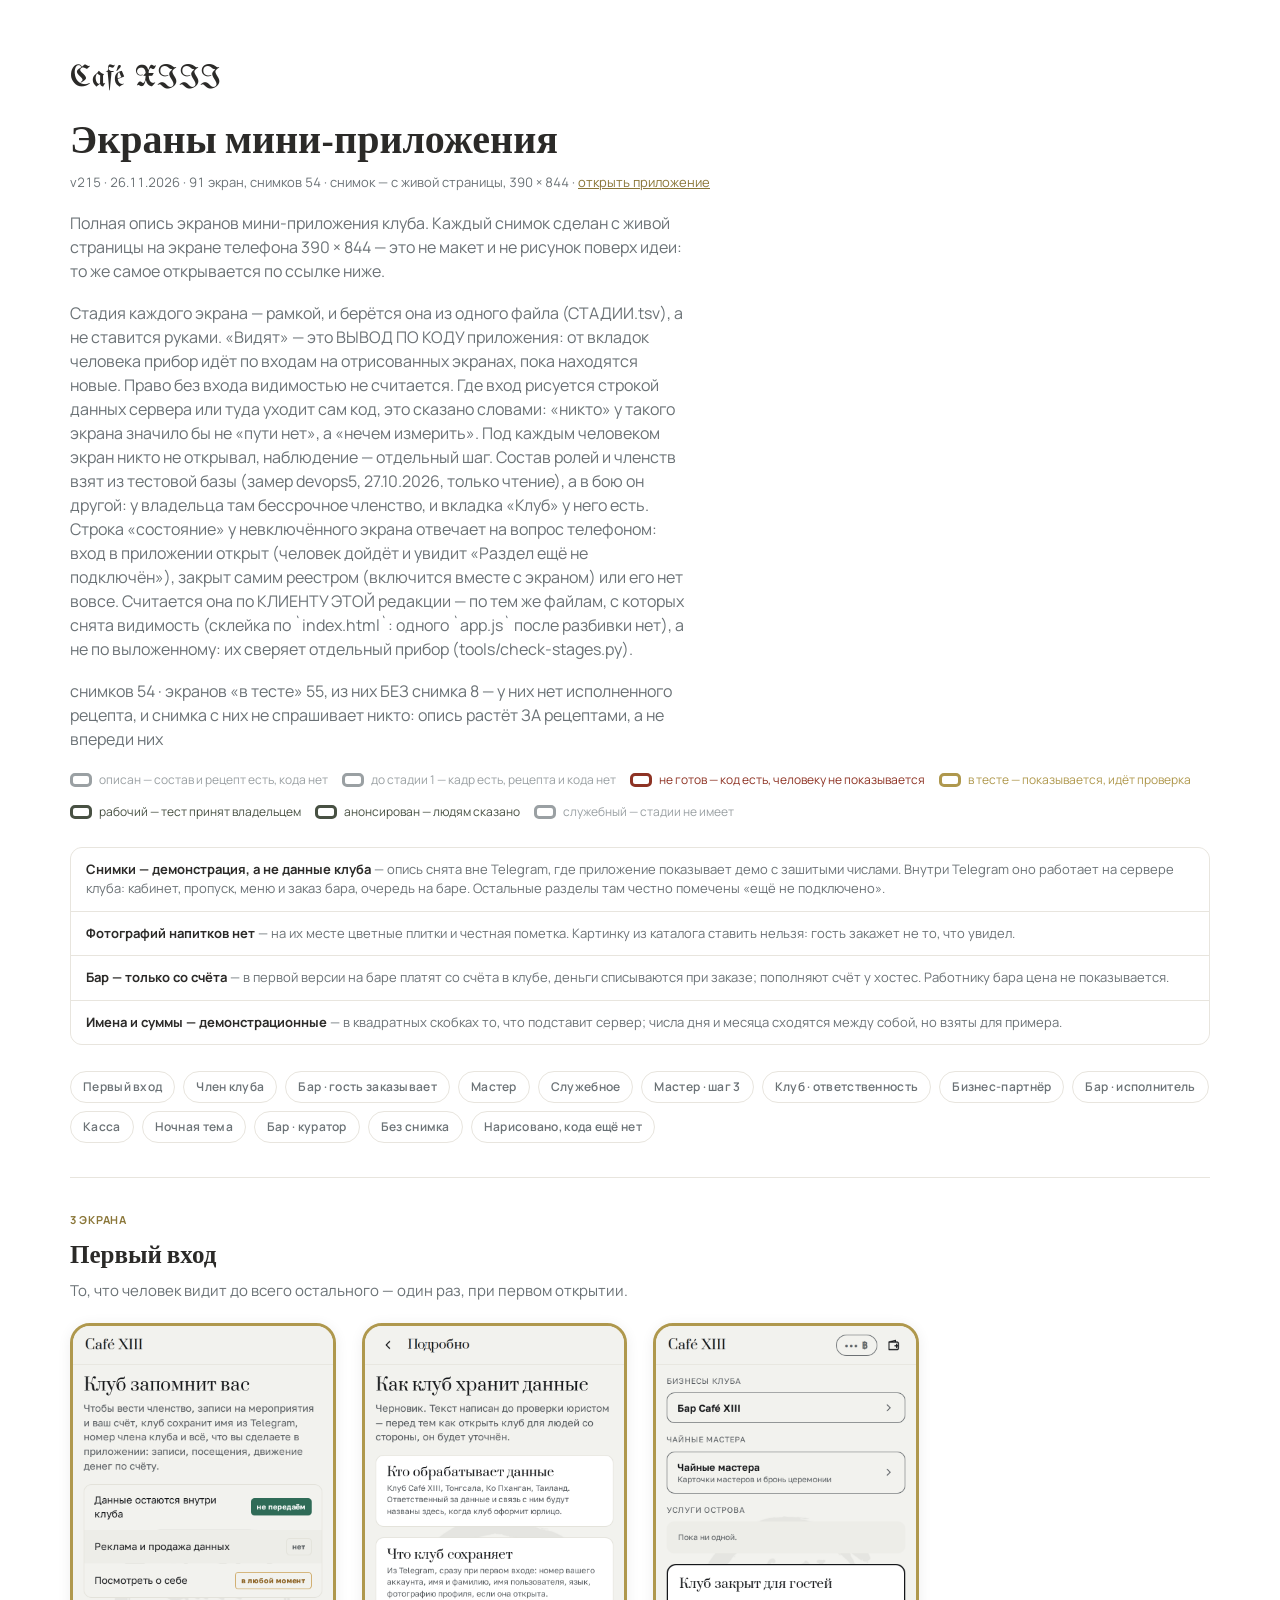
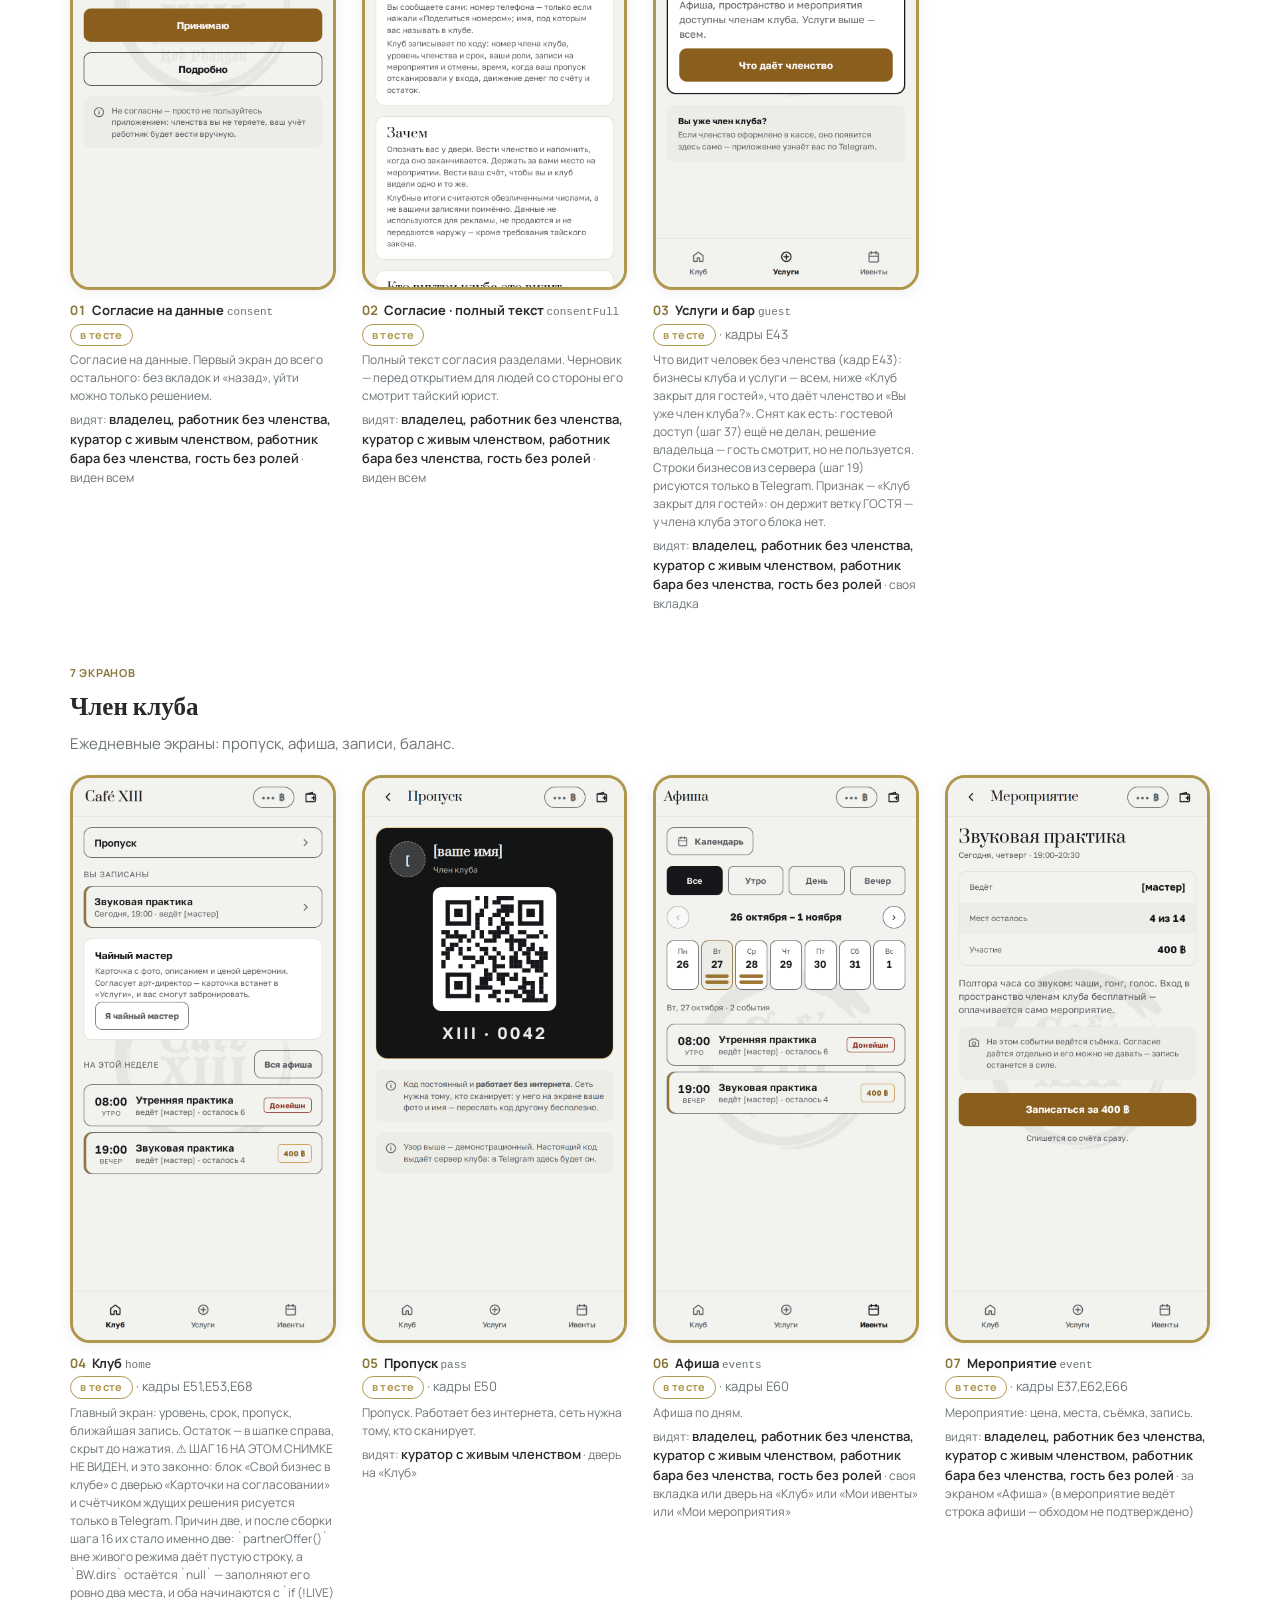
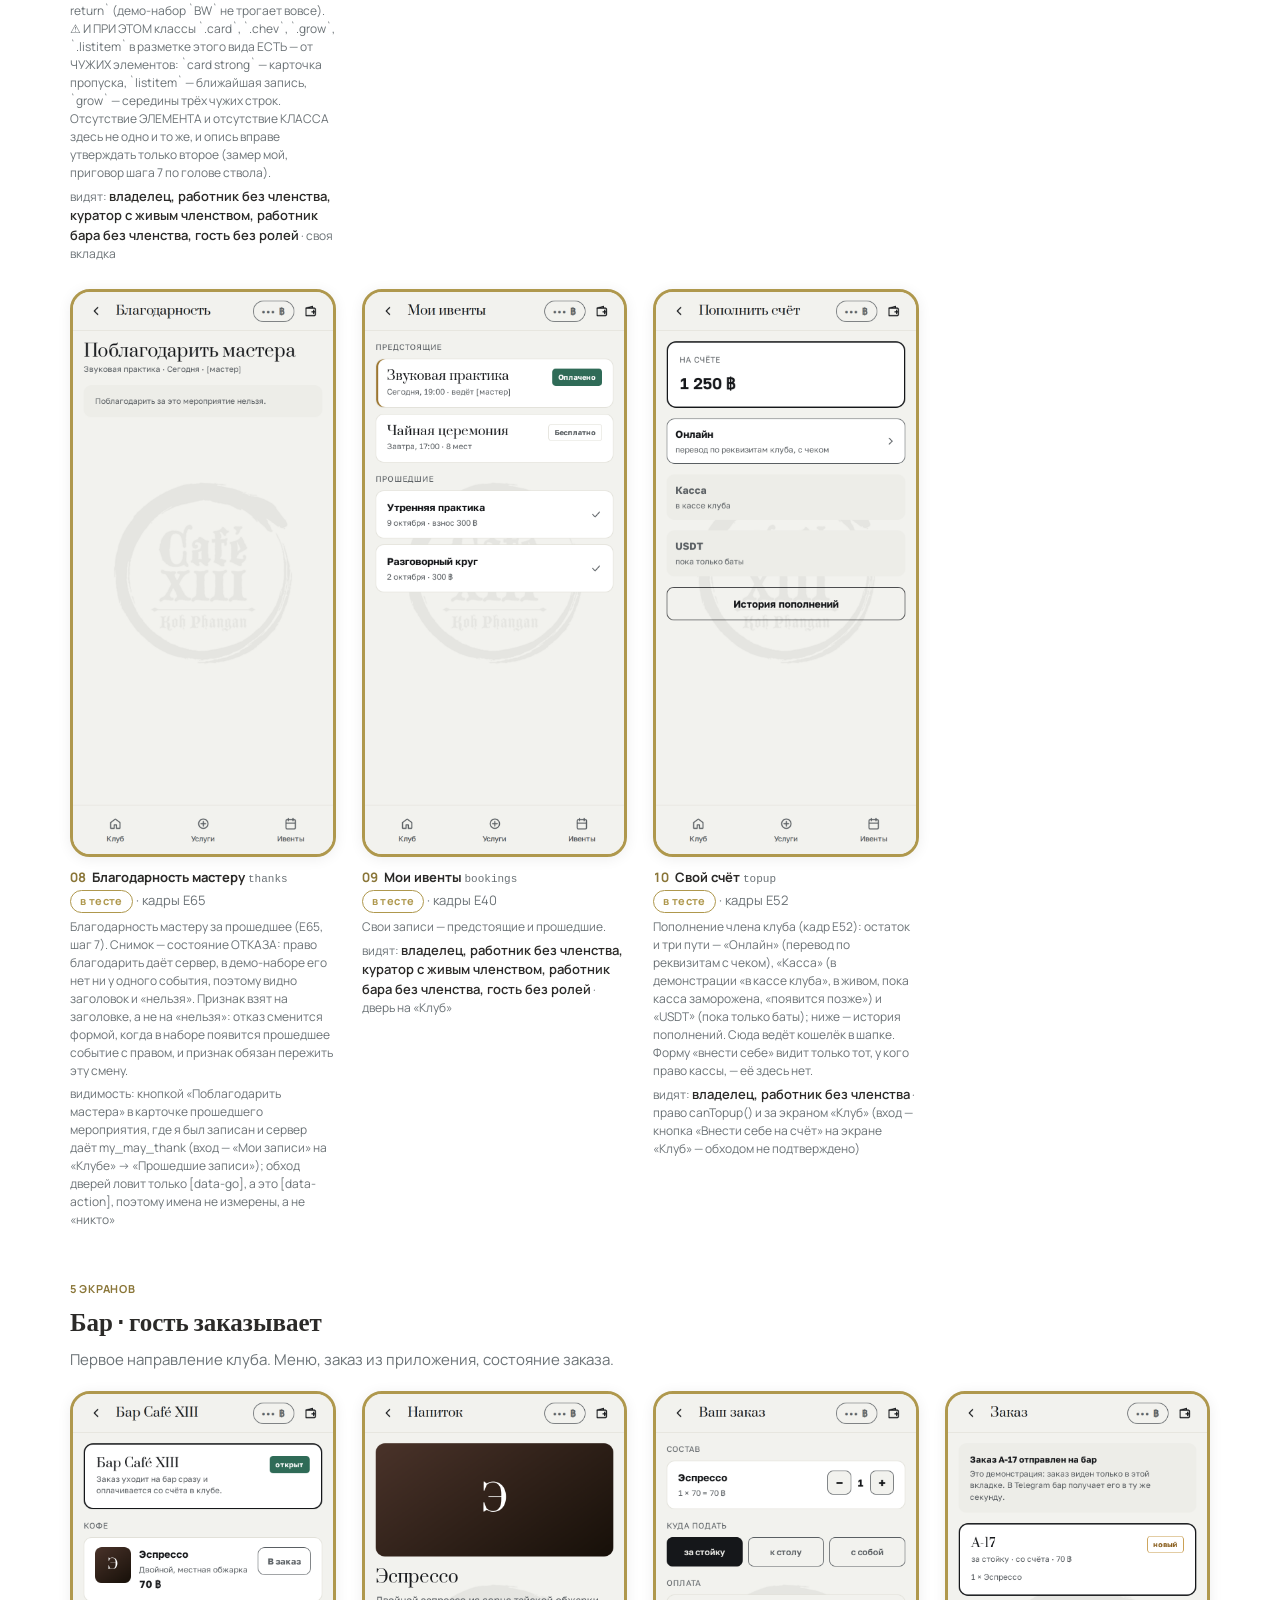
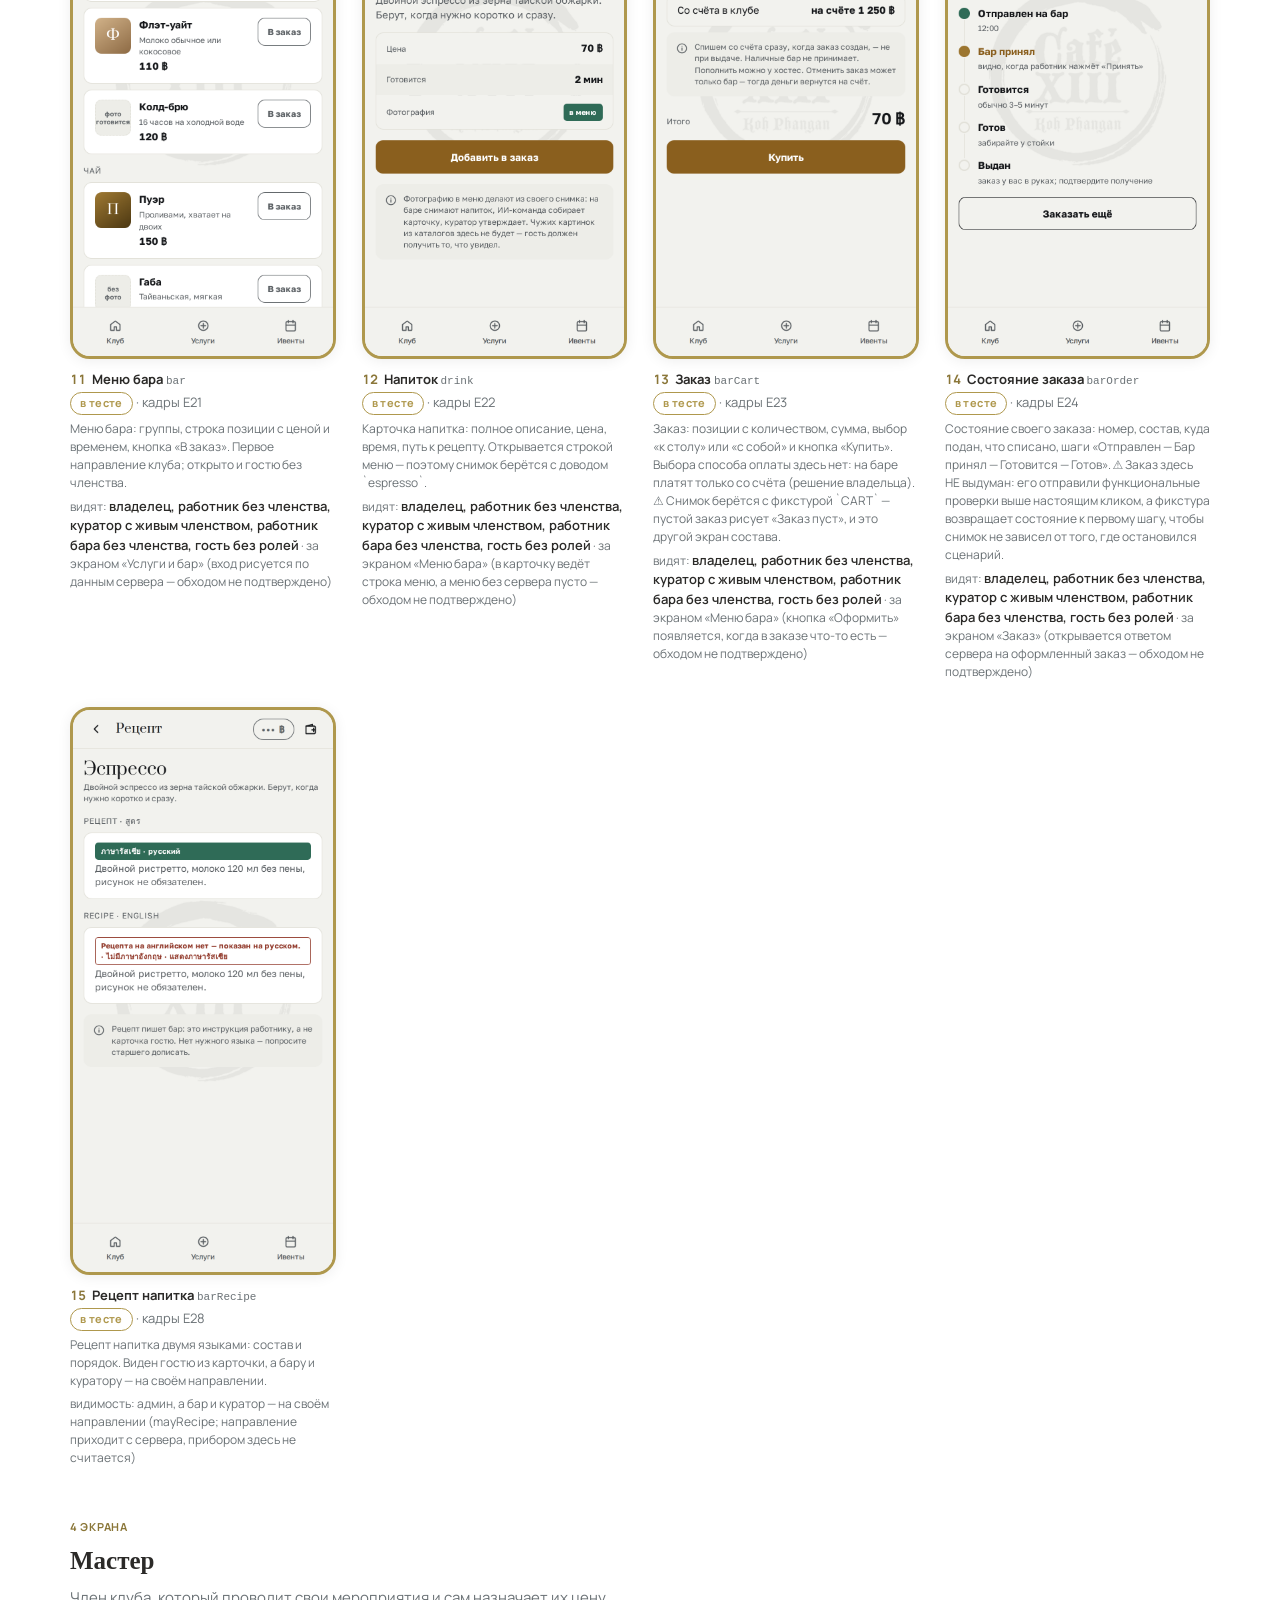
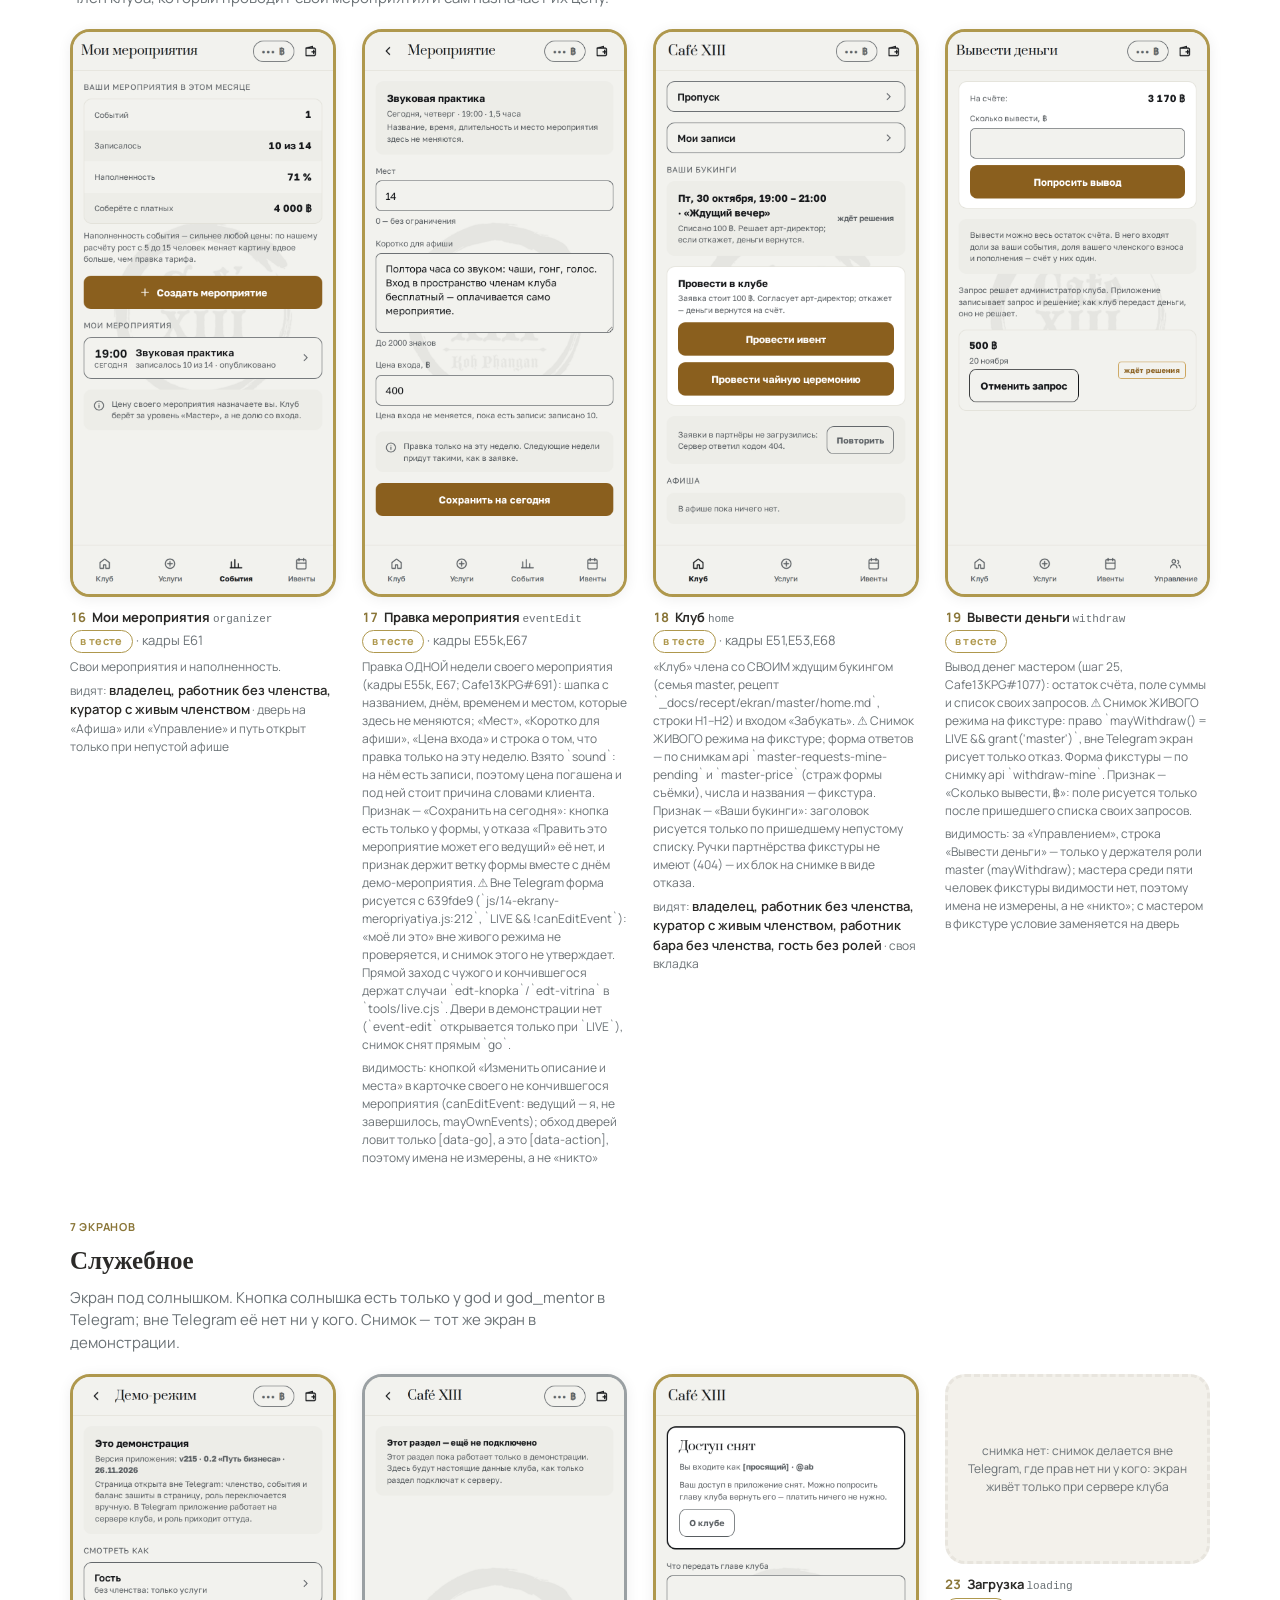
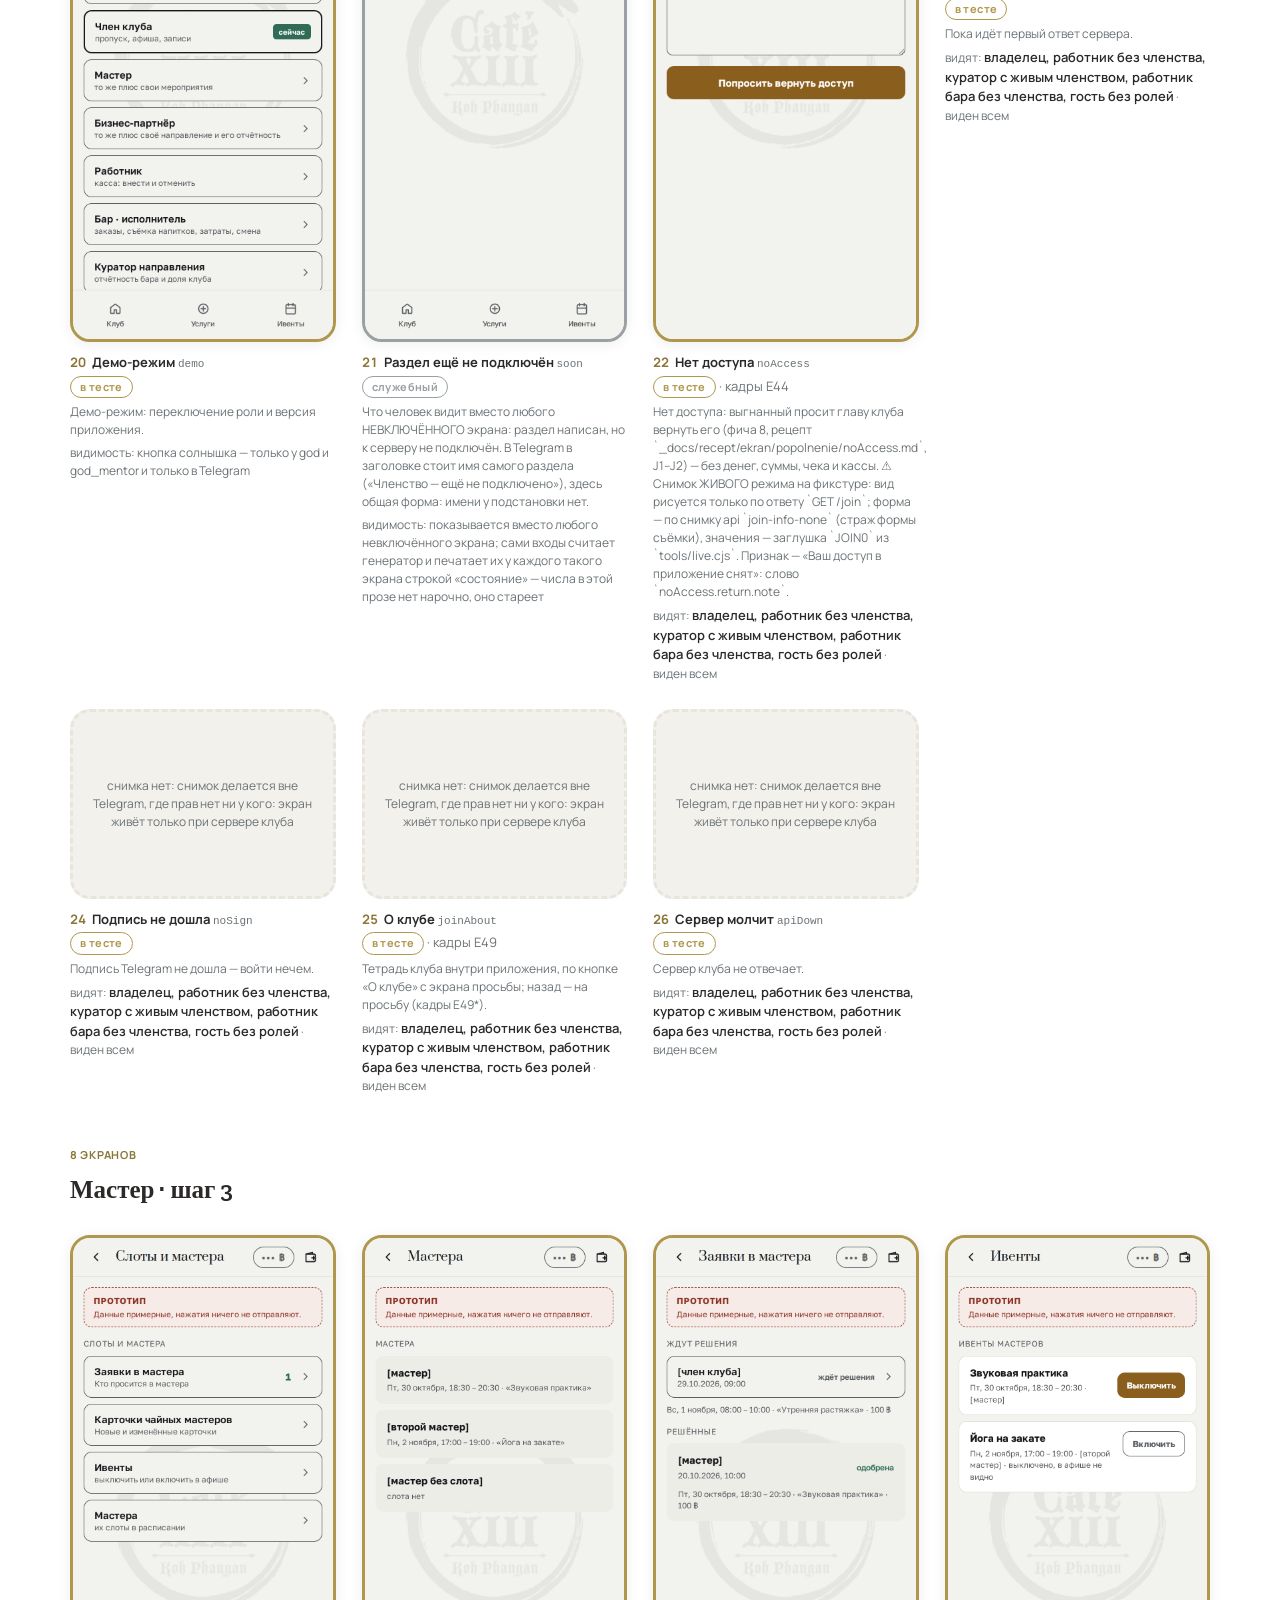
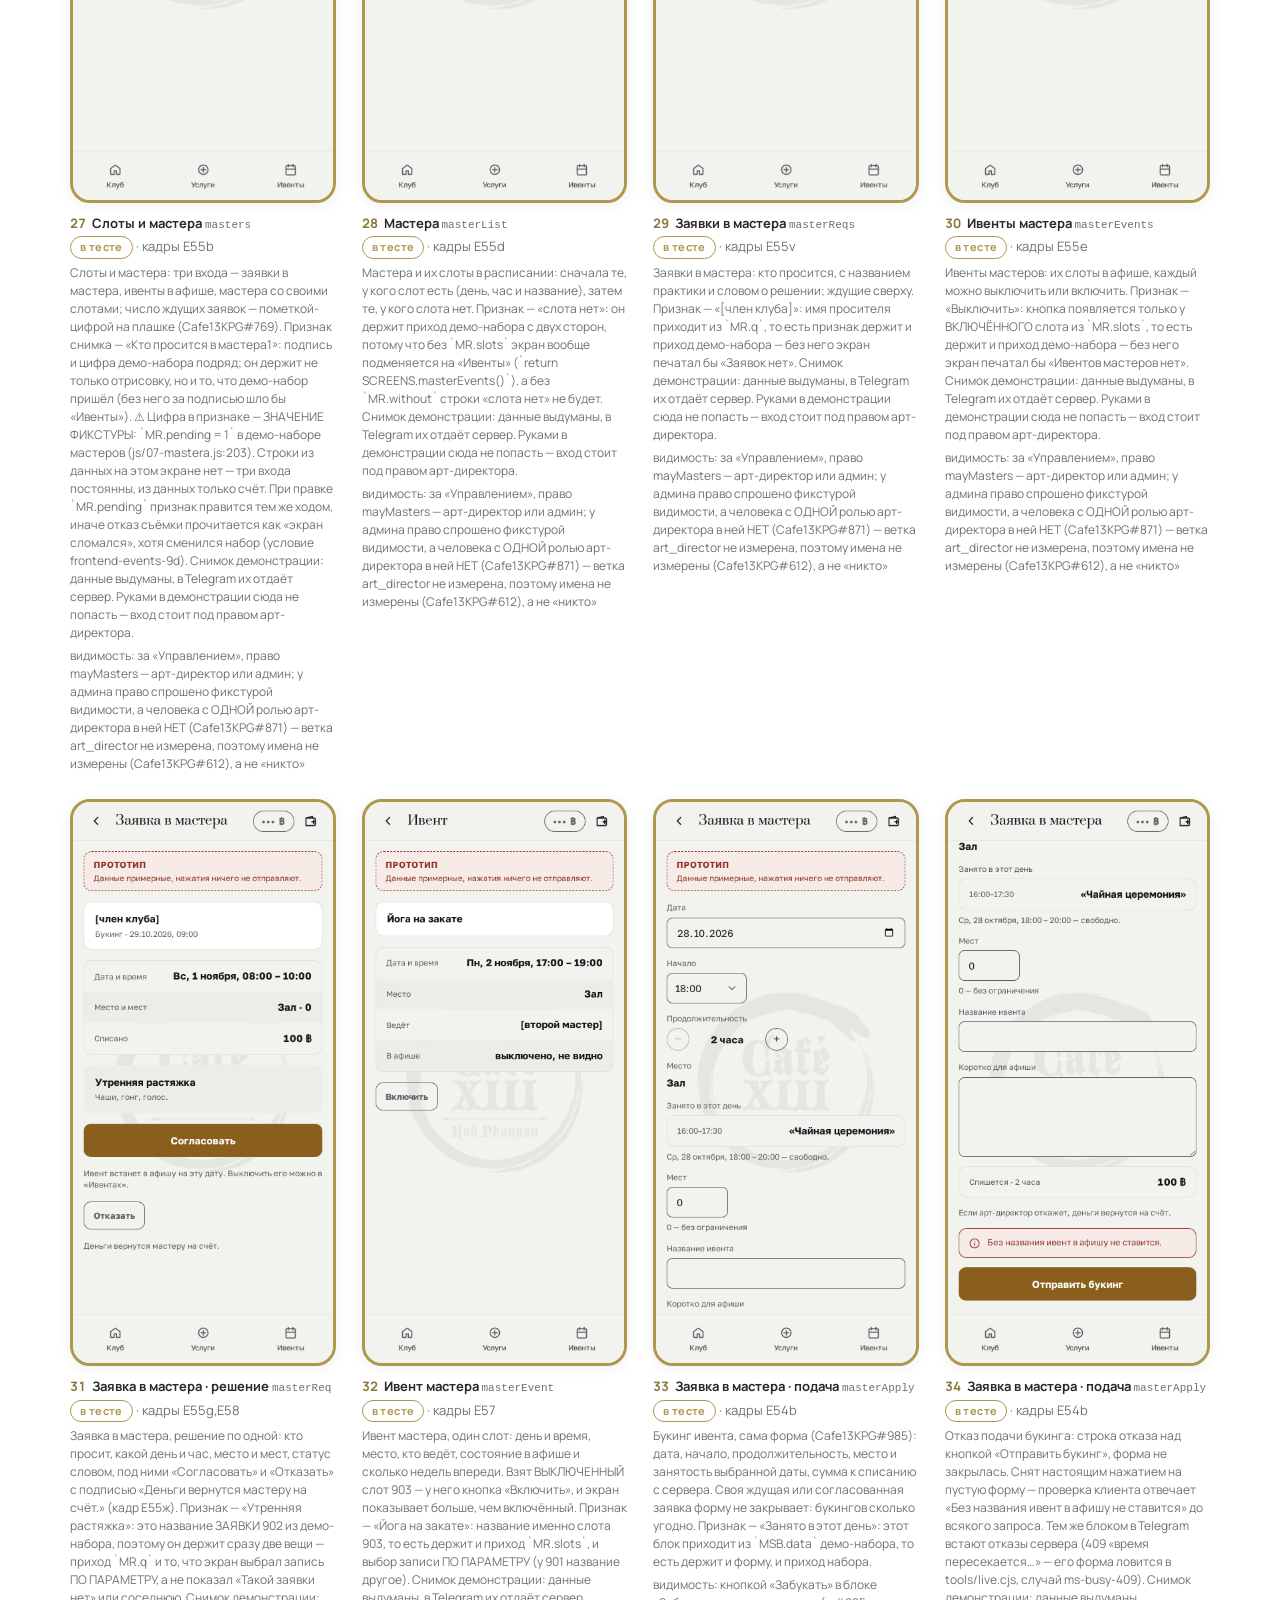
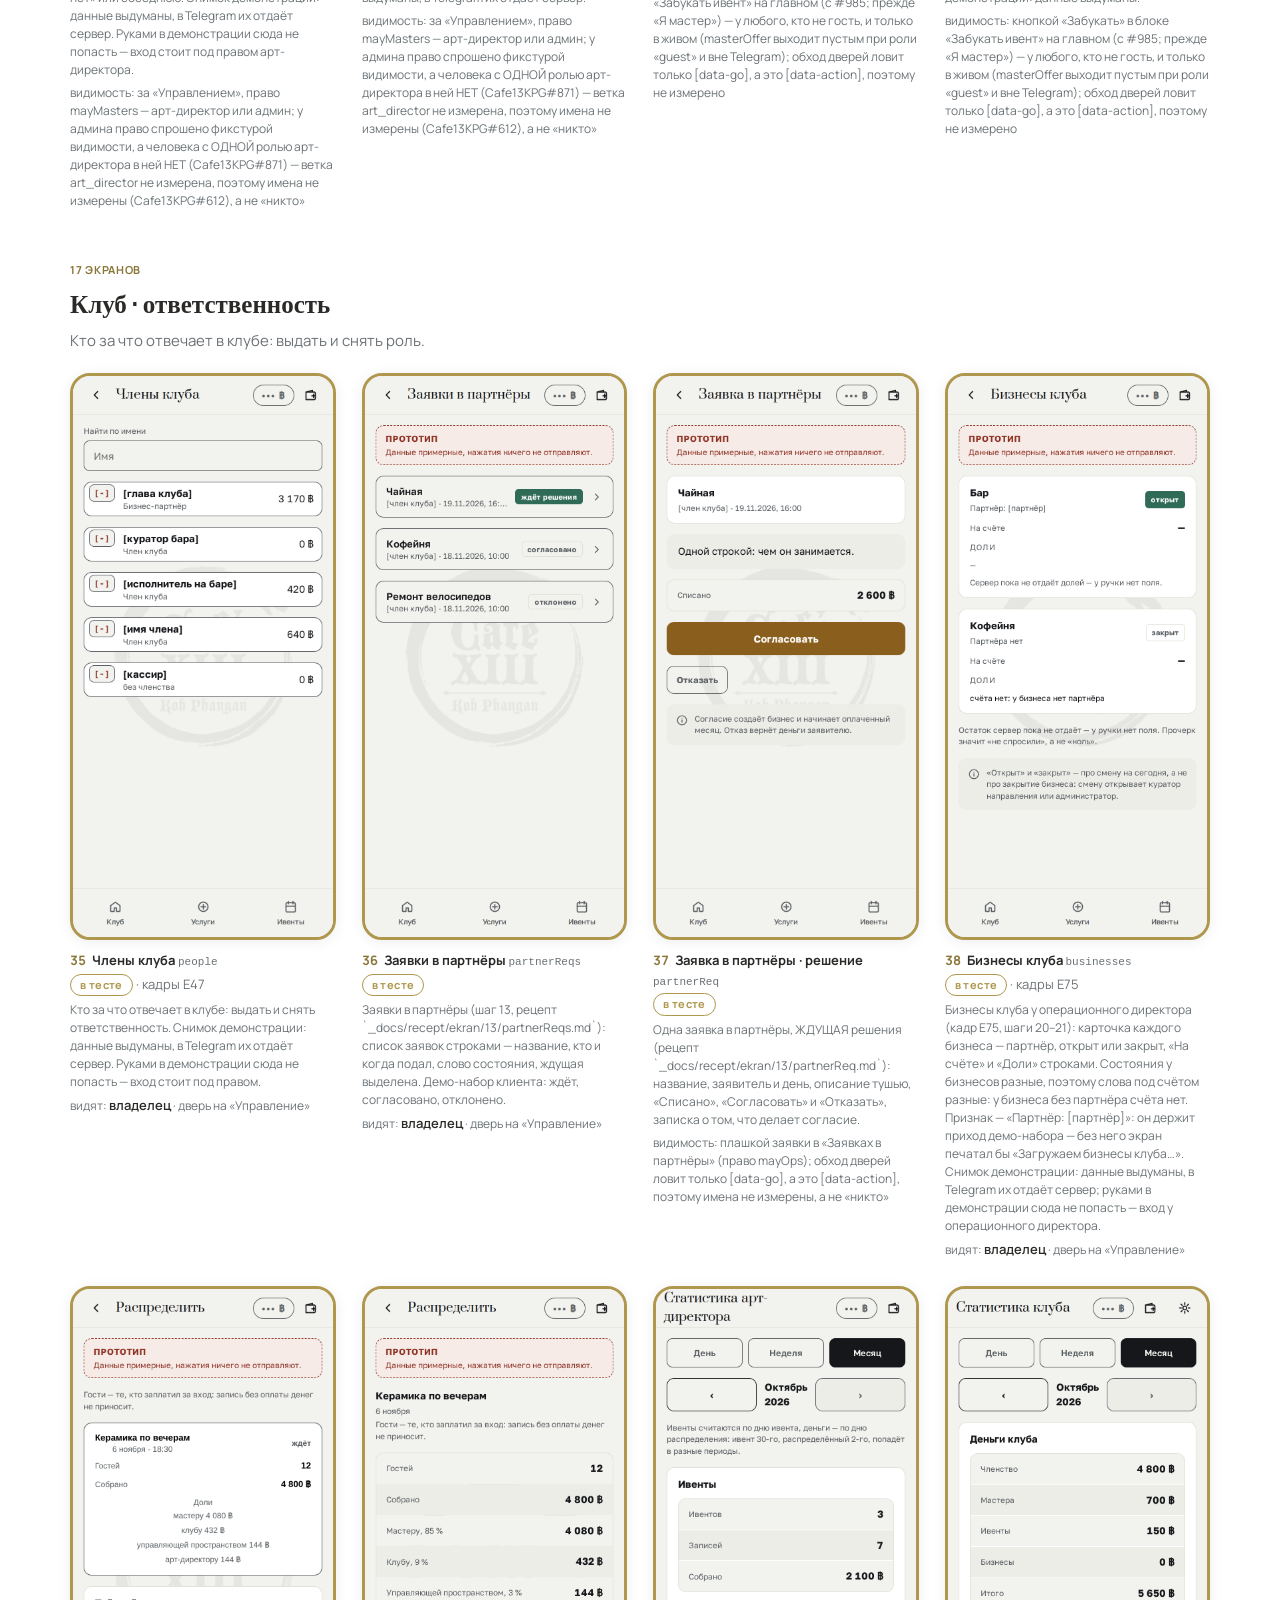
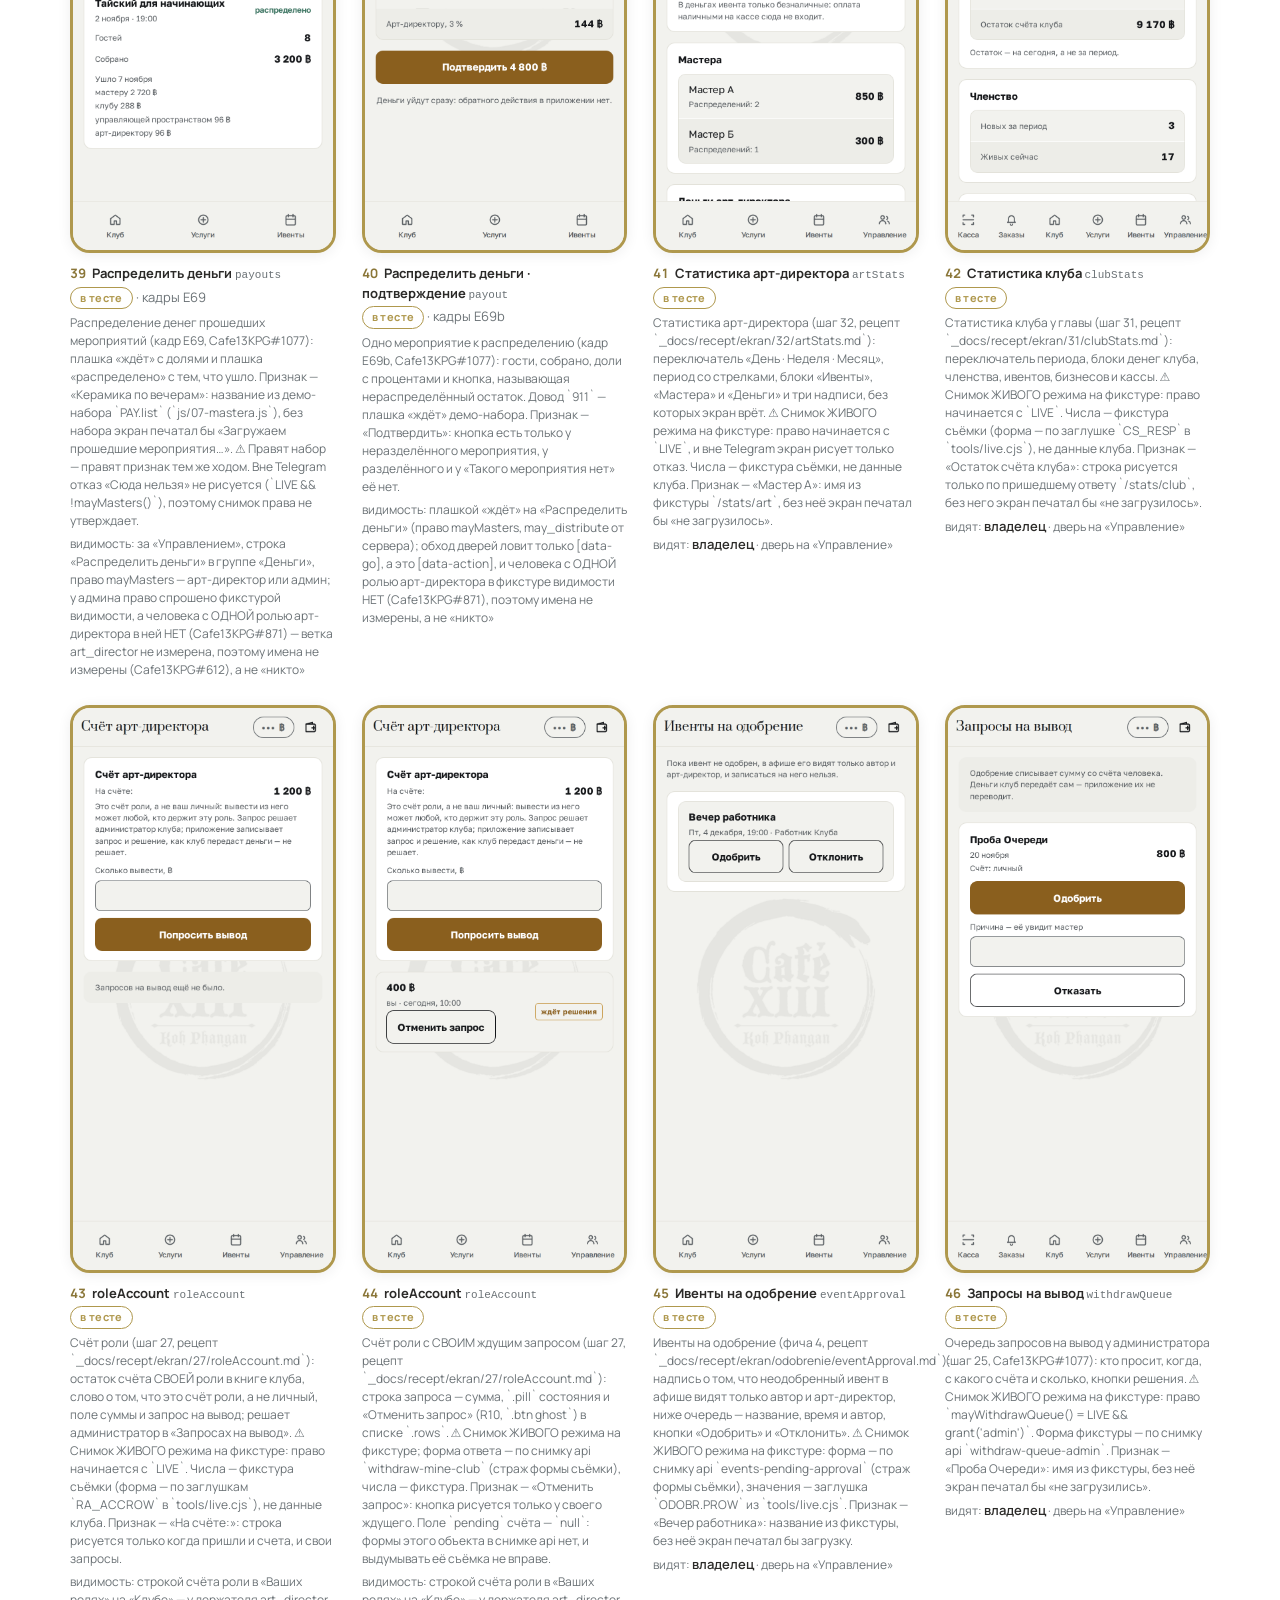
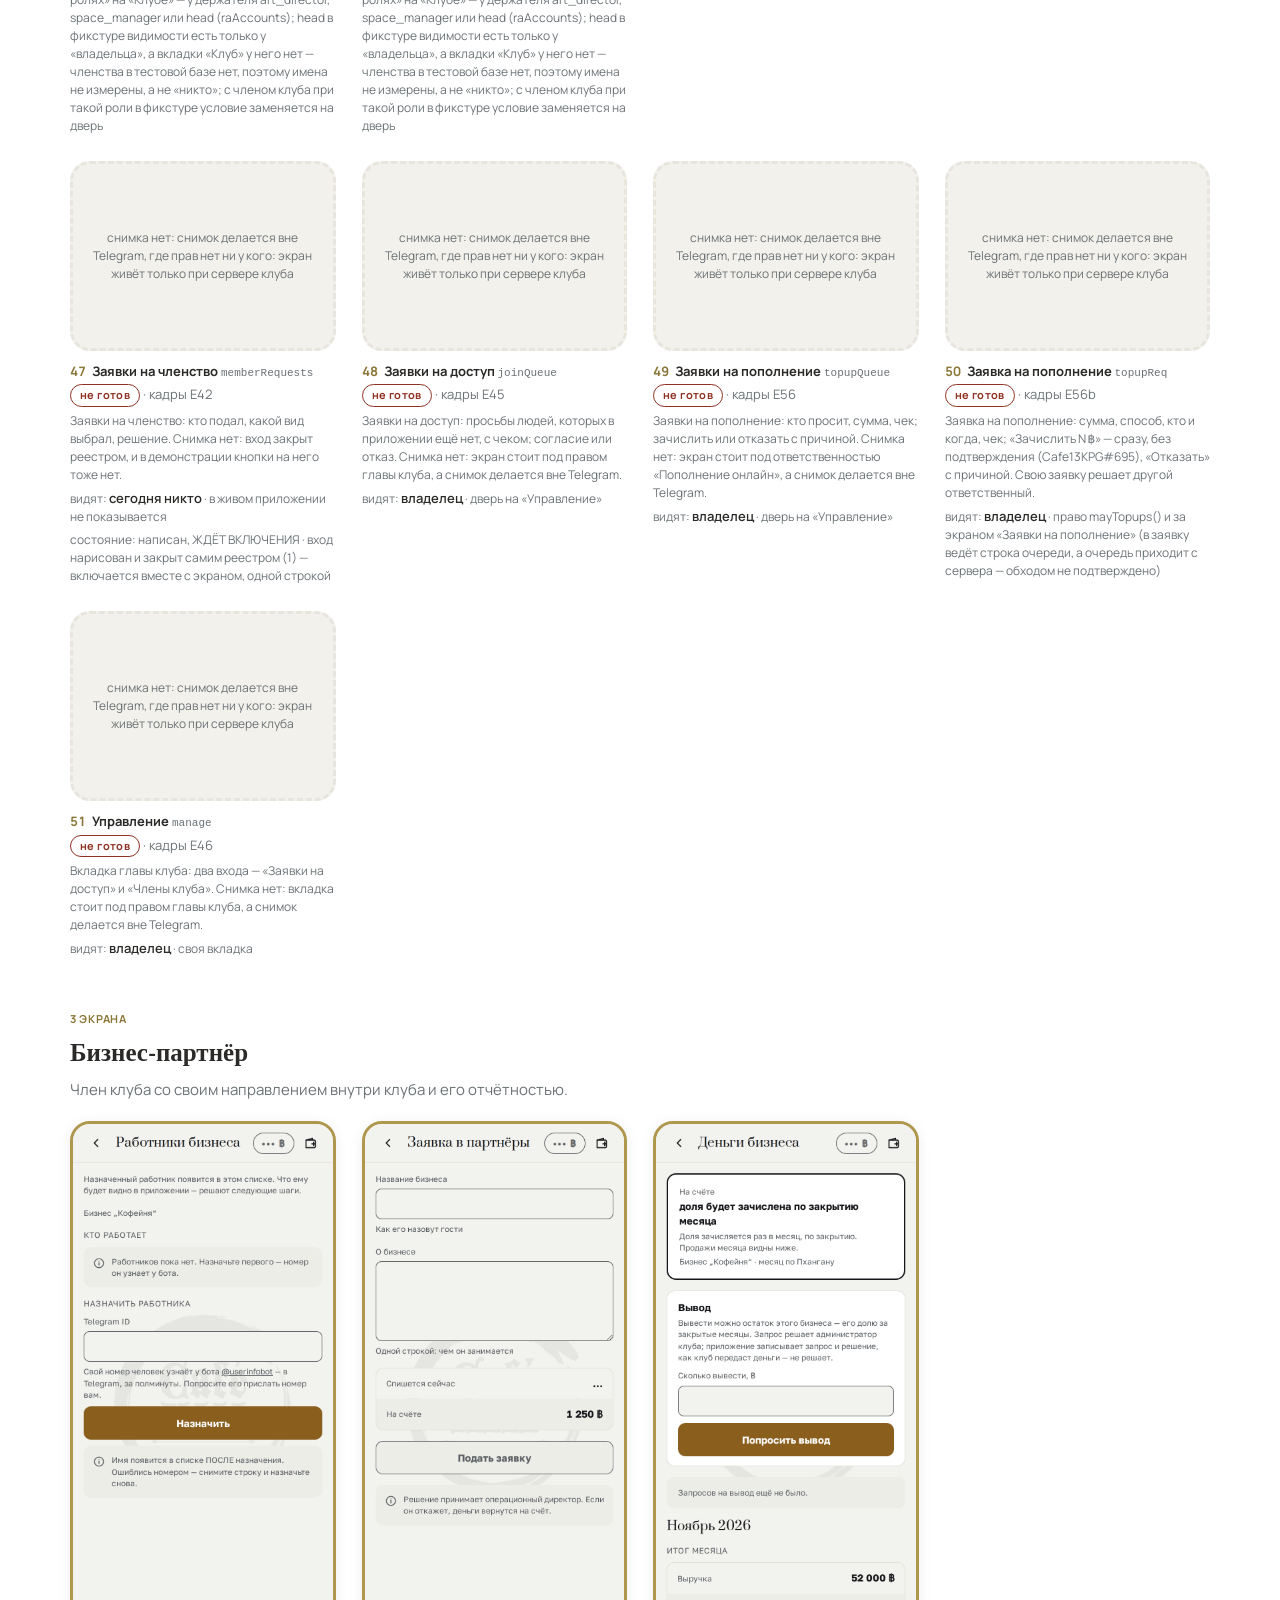
==== commit b904d0b1: "Опись v215: пересъёмка под выложенный клиент 91cdd44 (v201 → v215) и вид 80-my-biz Снято с дерева 24" ====
--- a/screens.html
+++ b/screens.html
@@ -69,10 +69,10 @@
 <div class="wrap"><header>
 <div class="wordmark">Caf&eacute; XIII</div>
 <h1>Экраны мини-приложения</h1>
-<div class="meta">v201 · 25.11.2026 &middot; 81 экран, снимков 53 &middot; снимок — с живой страницы, 390&nbsp;&times;&nbsp;844 &middot; <a href="https://anatoly9837-lab.github.io/cafe13-miniapp/">открыть приложение</a></div>
+<div class="meta">v215 · 26.11.2026 &middot; 91 экран, снимков 54 &middot; снимок — с живой страницы, 390&nbsp;&times;&nbsp;844 &middot; <a href="https://anatoly9837-lab.github.io/cafe13-miniapp/">открыть приложение</a></div>
 <p class="lead">Полная опись экранов мини-приложения клуба. Каждый снимок сделан с живой страницы на экране телефона 390 × 844 — это не макет и не рисунок поверх идеи: то же самое открывается по ссылке ниже.</p>
 <p class="lead">Стадия каждого экрана — рамкой, и берётся она из одного файла (СТАДИИ.tsv), а не ставится руками. «Видят» — это ВЫВОД ПО КОДУ приложения: от вкладок человека прибор идёт по входам на отрисованных экранах, пока находятся новые. Право без входа видимостью не считается. Где вход рисуется строкой данных сервера или туда уходит сам код, это сказано словами: «никто» у такого экрана значило бы не «пути нет», а «нечем измерить». Под каждым человеком экран никто не открывал, наблюдение — отдельный шаг. Состав ролей и членств взят из тестовой базы (замер devops5, 27.10.2026, только чтение), а в бою он другой: у владельца там бессрочное членство, и вкладка «Клуб» у него есть. Строка «состояние» у невключённого экрана отвечает на вопрос телефоном: вход в приложении открыт (человек дойдёт и увидит «Раздел ещё не подключён»), закрыт самим реестром (включится вместе с экраном) или его нет вовсе. Считается она по КЛИЕНТУ ЭТОЙ редакции — по тем же файлам, с которых снята видимость (склейка по `index.html`: одного `app.js` после разбивки нет), а не по выложенному: их сверяет отдельный прибор (tools/check-stages.py).</p>
-<p class="lead">снимков 53 &middot; экранов «в тесте» 55, из них БЕЗ снимка 8 — у них нет исполненного рецепта, и снимка с них не спрашивает никто: опись растёт ЗА рецептами, а не впереди них</p>
+<p class="lead">снимков 54 &middot; экранов «в тесте» 55, из них БЕЗ снимка 8 — у них нет исполненного рецепта, и снимка с них не спрашивает никто: опись растёт ЗА рецептами, а не впереди них</p>
 <div class="legend">
 <span style="color:#9AA0A3"><i></i>описан — состав и рецепт есть, кода нет</span>
 <span style="color:#9AA0A3"><i></i>до стадии 1 — кадр есть, рецепта и кода нет</span>
@@ -99,8 +99,9 @@
 <a href="#g8">Бар · исполнитель</a>
 <a href="#g9">Касса</a>
 <a href="#g10">Ночная тема</a>
-<a href="#g11">Без снимка</a>
-<a href="#g12">Нарисовано, кода ещё нет</a>
+<a href="#g11">Бар · куратор</a>
+<a href="#g12">Без снимка</a>
+<a href="#g13">Нарисовано, кода ещё нет</a>
 </nav></header>
 <section id="g0"><div class="head">
 <span class="count">3 экрана</span>
@@ -282,61 +283,86 @@
 <figcaption><b><span>62</span> &nbsp;Клуб <em>home</em></b><span class="stage" style="color:#AF984D">в тесте</span> &middot; кадры E51,E53,E68<span class="who">Главный экран ночью. Тему даёт Telegram, не приложение.</span><span class="who">видят: <b>владелец, работник без членства, куратор с живым членством, работник бара без членства, гость без ролей</b> &middot; своя вкладка</span></figcaption></figure>
 </div></section>
 <section id="g11"><div class="head">
-<span class="count">13 экранов</span>
+<span class="count">1 экран</span>
+<h2>Бар · куратор</h2>
+<p>Кабинет куратора: деньги месяца, доля клуба, состояние меню.</p></div><div class="grid">
+<figure><div class="shot" style="border-color:#8E3324"><img loading="lazy" src="screens/80-my-biz.png" alt="Карточка дела (фича 10, рецепт `_docs/recept/ekran/moi-biznesy/myBiz.md`): рабоч" width="780" height="1688"></div>
+<figcaption><b><span>63</span> &nbsp;Карточка бизнеса <em>myBiz</em></b><span class="stage" style="color:#8E3324">не готов</span><span class="who">Карточка дела (фича 10, рецепт `_docs/recept/ekran/moi-biznesy/myBiz.md`): рабочие строки ОДНОГО выбранного дела — заказы, карточки меню, доход и расход. Вход — строка дела в группе «Мои бизнесы» на «Клубе»; группа есть у куратора или бара ДВУХ активных дел и больше, при одном деле строки стоят на «Клубе», как прежде. ⚠ Снимок ЖИВОГО режима на фикстуре: куратор «Бара» (7) и «Чайной у моря» (9), снят вход в «Чайную». Признак — «Бизнес «Чайная у моря»»: название выбранного дела словом сервера, то есть он держит и сам выбор, и то, что открылось не первое дело списка.</span><span class="who">видимость: строкой дела в группе «Мои бизнесы» на «Клубе» — у куратора или бара двух активных бизнесов и больше (гранты bar/curator с direction_id); обход дверей ловит только [data-go], а это [data-action], и в фикстуре видимости такого человека нет, поэтому имена не измерены, а не «никто»</span></figcaption></figure>
+</div></section>
+<section id="g12"><div class="head">
+<span class="count">22 экрана</span>
 <h2>Без снимка</h2>
 <p></p></div><div class="grid">
 <figure><div class="nosh">снимка нет: снимок делается вне Telegram, где прав нет ни у кого: экран живёт только при сервере клуба</div>
-<figcaption><b><span>63</span> &nbsp;Членство <em>membership</em></b><span class="stage" style="color:#8E3324">не готов</span> &middot; кадры E38<span class="who"></span><span class="who">видят: <b>сегодня никто</b> &middot; в живом приложении не показывается</span><span class="who">состояние: написан, НЕ включён &middot; вход в коде есть (не меньше 1), но в живом приложении он серый и не нажимается — потому что ЭКРАН НЕ ПОДКЛЮЧЁН, а не выключен словом: включится вместе с экраном</span></figcaption></figure>
-<figure><div class="nosh">снимка нет: снимок делается вне Telegram, где прав нет ни у кого: экран живёт только при сервере клуба</div>
-<figcaption><b><span>64</span> &nbsp;День кассы <em>tillDay</em></b><span class="stage" style="color:#AF984D">в тесте</span> &middot; кадры E36<span class="who"></span><span class="who">видят: <b>сегодня никто</b> &middot; заморожен словом владельца 29.10.2026 (FROZEN, Cafe13KPG#510): в живом приложении вход серый у всех, экран говорит «временно недоступно»</span><span class="who">состояние: заморожен словом владельца 29.10.2026 (FROZEN, Cafe13KPG#510): в живом приложении вход серый у всех, экран говорит «временно недоступно»</span></figcaption></figure>
-<figure><div class="nosh">снимка нет: снимок делается вне Telegram, где прав нет ни у кого: экран живёт только при сервере клуба</div>
-<figcaption><b><span>65</span> &nbsp;Продажа членства <em>tillMembership</em></b><span class="stage" style="color:#8E3324">не готов</span> &middot; кадры E34<span class="who"></span><span class="who">видят: <b>сегодня никто</b> &middot; в живом приложении не показывается</span><span class="who">состояние: написан, НЕ включён &middot; входа в приложении нет вовсе — человек до него не дойдёт</span></figcaption></figure>
-<figure><div class="nosh">снимка нет: снимок делается вне Telegram, где прав нет ни у кого: экран живёт только при сервере клуба</div>
-<figcaption><b><span>66</span> &nbsp;Новое мероприятие <em>eventNew</em></b><span class="stage" style="color:#AF984D">в тесте</span><span class="who"></span><span class="who">видят: <b>владелец, работник без членства, куратор с живым членством</b> &middot; дверь на «Афиша» или «Мои мероприятия» и путь открыт только при непустой афише</span></figcaption></figure>
-<figure><div class="nosh">снимка нет: снимок делается вне Telegram, где прав нет ни у кого: экран живёт только при сервере клуба</div>
-<figcaption><b><span>67</span> &nbsp;Управление мероприятием <em>eventManage</em></b><span class="stage" style="color:#8E3324">не готов</span><span class="who"></span><span class="who">видят: <b>сегодня никто</b> &middot; в живом приложении не показывается</span><span class="who">состояние: написан, НЕ включён &middot; вход в коде есть (не меньше 1), но в живом приложении он серый и не нажимается — потому что ЭКРАН НЕ ПОДКЛЮЧЁН, а не выключен словом: включится вместе с экраном</span></figcaption></figure>
-<figure><div class="nosh">снимка нет: снимок делается вне Telegram, где прав нет ни у кого: экран живёт только при сервере клуба</div>
-<figcaption><b><span>68</span> &nbsp;Моё направление <em>partner</em></b><span class="stage" style="color:#8E3324">не готов</span><span class="who"></span><span class="who">видят: <b>сегодня никто</b> &middot; входа обход не нашёл</span><span class="who">состояние: написан, НЕ включён &middot; вход в коде есть (не меньше 1), но в живом приложении он серый и не нажимается — потому что ЭКРАН НЕ ПОДКЛЮЧЁН, а не выключен словом: включится вместе с экраном</span></figcaption></figure>
-<figure><div class="nosh">снимка нет: снимок делается вне Telegram, где прав нет ни у кого: экран живёт только при сервере клуба</div>
-<figcaption><b><span>69</span> &nbsp;Новая услуга <em>serviceNew</em></b><span class="stage" style="color:#8E3324">не готов</span><span class="who"></span><span class="who">видят: <b>сегодня никто</b> &middot; в живом приложении не показывается</span><span class="who">состояние: написан, НЕ включён &middot; вход в коде есть (не меньше 1), но в живом приложении он серый и не нажимается — потому что ЭКРАН НЕ ПОДКЛЮЧЁН, а не выключен словом: включится вместе с экраном</span></figcaption></figure>
-<figure><div class="nosh">снимка нет: снимок делается вне Telegram, где прав нет ни у кого: экран живёт только при сервере клуба</div>
-<figcaption><b><span>70</span> &nbsp;Доход и расход бара <em>barMoney</em></b><span class="stage" style="color:#AF984D">в тесте</span><span class="who"></span><span class="who">видят: <b>сегодня никто</b> &middot; заморожен словом владельца 29.10.2026 (FROZEN, Cafe13KPG#510): в живом приложении вход серый у всех, экран говорит «временно недоступно»</span><span class="who">состояние: заморожен словом владельца 29.10.2026 (FROZEN, Cafe13KPG#510): в живом приложении вход серый у всех, экран говорит «временно недоступно»</span></figcaption></figure>
-<figure><div class="nosh">снимка нет: снимок делается вне Telegram, где прав нет ни у кого: экран живёт только при сервере клуба</div>
-<figcaption><b><span>71</span> &nbsp;Съёмка напитков <em>barShot</em></b><span class="stage" style="color:#8E3324">не готов</span> &middot; кадры E30<span class="who"></span><span class="who">видят: <b>сегодня никто</b> &middot; в живом приложении не показывается</span><span class="who">состояние: написан, НЕ включён &middot; вход в коде есть (не меньше 1), но в живом приложении он серый и не нажимается — потому что ЭКРАН НЕ ПОДКЛЮЧЁН, а не выключен словом: включится вместе с экраном</span></figcaption></figure>
-<figure><div class="nosh">снимка нет: снимок делается вне Telegram, где прав нет ни у кого: экран живёт только при сервере клуба</div>
-<figcaption><b><span>72</span> &nbsp;Отчёт за день <em>barDay</em></b><span class="stage" style="color:#AF984D">в тесте</span><span class="who"></span><span class="who">видят: <b>сегодня никто</b> &middot; заморожен словом владельца 29.10.2026 (FROZEN, Cafe13KPG#510): в живом приложении вход серый у всех, экран говорит «временно недоступно»</span><span class="who">состояние: заморожен словом владельца 29.10.2026 (FROZEN, Cafe13KPG#510): в живом приложении вход серый у всех, экран говорит «временно недоступно»</span></figcaption></figure>
-<figure><div class="nosh">снимка нет: снимок делается вне Telegram, где прав нет ни у кого: экран живёт только при сервере клуба</div>
-<figcaption><b><span>73</span> &nbsp;Затраты направления <em>barExpense</em></b><span class="stage" style="color:#8E3324">не готов</span><span class="who"></span><span class="who">видят: <b>сегодня никто</b> &middot; в живом приложении не показывается</span><span class="who">состояние: написан, НЕ включён &middot; входа в приложении нет вовсе — человек до него не дойдёт</span></figcaption></figure>
-<figure><div class="nosh">снимка нет: снимок делается вне Telegram, где прав нет ни у кого: экран живёт только при сервере клуба</div>
-<figcaption><b><span>74</span> &nbsp;Кабинет куратора <em>curator</em></b><span class="stage" style="color:#8E3324">не готов</span><span class="who"></span><span class="who">видят: <b>сегодня никто</b> &middot; в живом приложении не показывается</span><span class="who">состояние: написан, НЕ включён &middot; входа в приложении нет вовсе — человек до него не дойдёт</span></figcaption></figure>
-<figure><div class="nosh">снимка нет: снимок делается вне Telegram, где прав нет ни у кого: экран живёт только при сервере клуба</div>
-<figcaption><b><span>75</span> &nbsp;Раздел временно недоступен <em>frozen</em></b><span class="stage" style="color:#9AA0A3">служебный</span><span class="who"></span><span class="who">видимость: показывается вместо любого замороженного экрана (FROZEN, слово владельца 29.10.2026)</span></figcaption></figure>
-</div></section>
-<section id="g12"><div class="head">
+<figcaption><b><span>64</span> &nbsp;Членство <em>membership</em></b><span class="stage" style="color:#8E3324">не готов</span> &middot; кадры E38<span class="who"></span><span class="who">видят: <b>сегодня никто</b> &middot; в живом приложении не показывается</span><span class="who">состояние: написан, НЕ включён &middot; вход в коде есть (не меньше 1), но в живом приложении он серый и не нажимается — потому что ЭКРАН НЕ ПОДКЛЮЧЁН, а не выключен словом: включится вместе с экраном</span></figcaption></figure>
+<figure><div class="nosh">снимка нет: снимок делается вне Telegram, где прав нет ни у кого: экран живёт только при сервере клуба</div>
+<figcaption><b><span>65</span> &nbsp;День кассы <em>tillDay</em></b><span class="stage" style="color:#AF984D">в тесте</span> &middot; кадры E36<span class="who"></span><span class="who">видят: <b>сегодня никто</b> &middot; заморожен словом владельца 29.10.2026 (FROZEN, Cafe13KPG#510): в живом приложении вход серый у всех, экран говорит «временно недоступно»</span><span class="who">состояние: заморожен словом владельца 29.10.2026 (FROZEN, Cafe13KPG#510): в живом приложении вход серый у всех, экран говорит «временно недоступно»</span></figcaption></figure>
+<figure><div class="nosh">снимка нет: снимок делается вне Telegram, где прав нет ни у кого: экран живёт только при сервере клуба</div>
+<figcaption><b><span>66</span> &nbsp;Продажа членства <em>tillMembership</em></b><span class="stage" style="color:#8E3324">не готов</span> &middot; кадры E34<span class="who"></span><span class="who">видят: <b>сегодня никто</b> &middot; в живом приложении не показывается</span><span class="who">состояние: написан, НЕ включён &middot; входа в приложении нет вовсе — человек до него не дойдёт</span></figcaption></figure>
+<figure><div class="nosh">снимка нет: снимок делается вне Telegram, где прав нет ни у кого: экран живёт только при сервере клуба</div>
+<figcaption><b><span>67</span> &nbsp;Новое мероприятие <em>eventNew</em></b><span class="stage" style="color:#AF984D">в тесте</span><span class="who"></span><span class="who">видят: <b>владелец, работник без членства, куратор с живым членством</b> &middot; дверь на «Афиша» или «Мои мероприятия» и путь открыт только при непустой афише</span></figcaption></figure>
+<figure><div class="nosh">снимка нет: снимок делается вне Telegram, где прав нет ни у кого: экран живёт только при сервере клуба</div>
+<figcaption><b><span>68</span> &nbsp;Управление мероприятием <em>eventManage</em></b><span class="stage" style="color:#8E3324">не готов</span><span class="who"></span><span class="who">видят: <b>сегодня никто</b> &middot; в живом приложении не показывается</span><span class="who">состояние: написан, НЕ включён &middot; вход в коде есть (не меньше 1), но в живом приложении он серый и не нажимается — потому что ЭКРАН НЕ ПОДКЛЮЧЁН, а не выключен словом: включится вместе с экраном</span></figcaption></figure>
+<figure><div class="nosh">снимка нет: снимок делается вне Telegram, где прав нет ни у кого: экран живёт только при сервере клуба</div>
+<figcaption><b><span>69</span> &nbsp;Моё направление <em>partner</em></b><span class="stage" style="color:#8E3324">не готов</span><span class="who"></span><span class="who">видят: <b>сегодня никто</b> &middot; входа обход не нашёл</span><span class="who">состояние: написан, НЕ включён &middot; вход в коде есть (не меньше 1), но в живом приложении он серый и не нажимается — потому что ЭКРАН НЕ ПОДКЛЮЧЁН, а не выключен словом: включится вместе с экраном</span></figcaption></figure>
+<figure><div class="nosh">снимка нет: снимок делается вне Telegram, где прав нет ни у кого: экран живёт только при сервере клуба</div>
+<figcaption><b><span>70</span> &nbsp;Новая услуга <em>serviceNew</em></b><span class="stage" style="color:#8E3324">не готов</span><span class="who"></span><span class="who">видят: <b>сегодня никто</b> &middot; в живом приложении не показывается</span><span class="who">состояние: написан, НЕ включён &middot; вход в коде есть (не меньше 1), но в живом приложении он серый и не нажимается — потому что ЭКРАН НЕ ПОДКЛЮЧЁН, а не выключен словом: включится вместе с экраном</span></figcaption></figure>
+<figure><div class="nosh">снимка нет: снимок делается вне Telegram, где прав нет ни у кого: экран живёт только при сервере клуба</div>
+<figcaption><b><span>71</span> &nbsp;Доход и расход бара <em>barMoney</em></b><span class="stage" style="color:#AF984D">в тесте</span><span class="who"></span><span class="who">видят: <b>сегодня никто</b> &middot; заморожен словом владельца 29.10.2026 (FROZEN, Cafe13KPG#510): в живом приложении вход серый у всех, экран говорит «временно недоступно»</span><span class="who">состояние: заморожен словом владельца 29.10.2026 (FROZEN, Cafe13KPG#510): в живом приложении вход серый у всех, экран говорит «временно недоступно»</span></figcaption></figure>
+<figure><div class="nosh">снимка нет: снимок делается вне Telegram, где прав нет ни у кого: экран живёт только при сервере клуба</div>
+<figcaption><b><span>72</span> &nbsp;Съёмка напитков <em>barShot</em></b><span class="stage" style="color:#8E3324">не готов</span> &middot; кадры E30<span class="who"></span><span class="who">видят: <b>сегодня никто</b> &middot; в живом приложении не показывается</span><span class="who">состояние: написан, НЕ включён &middot; вход в коде есть (не меньше 1), но в живом приложении он серый и не нажимается — потому что ЭКРАН НЕ ПОДКЛЮЧЁН, а не выключен словом: включится вместе с экраном</span></figcaption></figure>
+<figure><div class="nosh">снимка нет: снимок делается вне Telegram, где прав нет ни у кого: экран живёт только при сервере клуба</div>
+<figcaption><b><span>73</span> &nbsp;Отчёт за день <em>barDay</em></b><span class="stage" style="color:#AF984D">в тесте</span><span class="who"></span><span class="who">видят: <b>сегодня никто</b> &middot; заморожен словом владельца 29.10.2026 (FROZEN, Cafe13KPG#510): в живом приложении вход серый у всех, экран говорит «временно недоступно»</span><span class="who">состояние: заморожен словом владельца 29.10.2026 (FROZEN, Cafe13KPG#510): в живом приложении вход серый у всех, экран говорит «временно недоступно»</span></figcaption></figure>
+<figure><div class="nosh">снимка нет: снимок делается вне Telegram, где прав нет ни у кого: экран живёт только при сервере клуба</div>
+<figcaption><b><span>74</span> &nbsp;Затраты направления <em>barExpense</em></b><span class="stage" style="color:#8E3324">не готов</span><span class="who"></span><span class="who">видят: <b>сегодня никто</b> &middot; в живом приложении не показывается</span><span class="who">состояние: написан, НЕ включён &middot; входа в приложении нет вовсе — человек до него не дойдёт</span></figcaption></figure>
+<figure><div class="nosh">снимка нет: снимок делается вне Telegram, где прав нет ни у кого: экран живёт только при сервере клуба</div>
+<figcaption><b><span>75</span> &nbsp;Кабинет куратора <em>curator</em></b><span class="stage" style="color:#8E3324">не готов</span><span class="who"></span><span class="who">видят: <b>сегодня никто</b> &middot; в живом приложении не показывается</span><span class="who">состояние: написан, НЕ включён &middot; входа в приложении нет вовсе — человек до него не дойдёт</span></figcaption></figure>
+<figure><div class="nosh">снимка нет: снимок делается вне Telegram, где прав нет ни у кого: экран живёт только при сервере клуба</div>
+<figcaption><b><span>76</span> &nbsp;Раздел временно недоступен <em>frozen</em></b><span class="stage" style="color:#9AA0A3">служебный</span><span class="who"></span><span class="who">видимость: показывается вместо любого замороженного экрана (FROZEN, слово владельца 29.10.2026)</span></figcaption></figure>
+<figure><div class="nosh">снимка нет: снимок делается вне Telegram, где прав нет ни у кого: экран живёт только при сервере клуба</div>
+<figcaption><b><span>77</span> &nbsp;Календарь <em>calendar</em></b><span class="stage" style="color:#8E3324">не готов</span><span class="who"></span><span class="who">видят: <b>владелец, работник без членства, куратор с живым членством, работник бара без членства, гость без ролей</b> &middot; дверь на «Афиша»</span></figcaption></figure>
+<figure><div class="nosh">снимка нет: снимок делается вне Telegram, где прав нет ни у кого: экран живёт только при сервере клуба</div>
+<figcaption><b><span>78</span> &nbsp;Чайные мастера <em>teaMasters</em></b><span class="stage" style="color:#8E3324">не готов</span><span class="who"></span><span class="who">видят: <b>сегодня никто</b> &middot; в живом приложении не показывается</span><span class="who">состояние: написан, НЕ включён &middot; вход в коде есть (не меньше 2), но в живом приложении он серый и не нажимается — потому что ЭКРАН НЕ ПОДКЛЮЧЁН, а не выключен словом: включится вместе с экраном</span></figcaption></figure>
+<figure><div class="nosh">снимка нет: снимок делается вне Telegram, где прав нет ни у кого: экран живёт только при сервере клуба</div>
+<figcaption><b><span>79</span> &nbsp;Карточка мастера <em>teaMaster</em></b><span class="stage" style="color:#8E3324">не готов</span><span class="who"></span><span class="who">видят: <b>сегодня никто</b> &middot; в живом приложении не показывается</span><span class="who">состояние: написан, НЕ включён &middot; вход в коде есть (не меньше 3), но в живом приложении он серый и не нажимается — потому что ЭКРАН НЕ ПОДКЛЮЧЁН, а не выключен словом: включится вместе с экраном</span></figcaption></figure>
+<figure><div class="nosh">снимка нет: снимок делается вне Telegram, где прав нет ни у кого: экран живёт только при сервере клуба</div>
+<figcaption><b><span>80</span> &nbsp;Бронь мастера <em>teaBook</em></b><span class="stage" style="color:#8E3324">не готов</span><span class="who"></span><span class="who">видят: <b>сегодня никто</b> &middot; в живом приложении не показывается</span><span class="who">состояние: написан, НЕ включён &middot; вход в коде есть (не меньше 1), но в живом приложении он серый и не нажимается — потому что ЭКРАН НЕ ПОДКЛЮЧЁН, а не выключен словом: включится вместе с экраном</span></figcaption></figure>
+<figure><div class="nosh">снимка нет: снимок делается вне Telegram, где прав нет ни у кого: экран живёт только при сервере клуба</div>
+<figcaption><b><span>81</span> &nbsp;Карточка чайного мастера <em>teaApply</em></b><span class="stage" style="color:#8E3324">не готов</span><span class="who"></span><span class="who">видят: <b>сегодня никто</b> &middot; в живом приложении не показывается</span><span class="who">состояние: написан, НЕ включён &middot; вход в коде есть (не меньше 3), но в живом приложении он серый и не нажимается — потому что ЭКРАН НЕ ПОДКЛЮЧЁН, а не выключен словом: включится вместе с экраном</span></figcaption></figure>
+<figure><div class="nosh">снимка нет: снимок делается вне Telegram, где прав нет ни у кого: экран живёт только при сервере клуба</div>
+<figcaption><b><span>82</span> &nbsp;Чайная церемония · заявка <em>teaHold</em></b><span class="stage" style="color:#8E3324">не готов</span><span class="who"></span><span class="who">видят: <b>сегодня никто</b> &middot; в живом приложении не показывается</span></figcaption></figure>
+<figure><div class="nosh">снимка нет: снимок делается вне Telegram, где прав нет ни у кого: экран живёт только при сервере клуба</div>
+<figcaption><b><span>83</span> &nbsp;Чайная церемония <em>teaJoin</em></b><span class="stage" style="color:#8E3324">не готов</span><span class="who"></span><span class="who">видят: <b>сегодня никто</b> &middot; в живом приложении не показывается</span><span class="who">состояние: написан, НЕ включён &middot; вход в коде есть (не меньше 1), но в живом приложении он серый и не нажимается — потому что ЭКРАН НЕ ПОДКЛЮЧЁН, а не выключен словом: включится вместе с экраном</span></figcaption></figure>
+<figure><div class="nosh">снимка нет: снимок делается вне Telegram, где прав нет ни у кого: экран живёт только при сервере клуба</div>
+<figcaption><b><span>84</span> &nbsp;Карточки чайных мастеров <em>teaReqs</em></b><span class="stage" style="color:#8E3324">не готов</span><span class="who"></span><span class="who">видимость: за «Управлением», право mayMasters — арт-директор или админ; у админа право спрошено фикстурой видимости, а человека с ОДНОЙ ролью арт-директора в ней НЕТ (Cafe13KPG#871) — ветка art_director не измерена, поэтому имена не измерены (Cafe13KPG#612), а не «никто»</span></figcaption></figure>
+<figure><div class="nosh">снимка нет: снимок делается вне Telegram, где прав нет ни у кого: экран живёт только при сервере клуба</div>
+<figcaption><b><span>85</span> &nbsp;Согласование карточки чайного мастера <em>teaReq</em></b><span class="stage" style="color:#8E3324">не готов</span><span class="who"></span><span class="who">видимость: за «Управлением», право mayMasters — арт-директор или админ; у админа право спрошено фикстурой видимости, а человека с ОДНОЙ ролью арт-директора в ней НЕТ (Cafe13KPG#871) — ветка art_director не измерена, поэтому имена не измерены (Cafe13KPG#612), а не «никто»</span></figcaption></figure>
+</div></section>
+<section id="g13"><div class="head">
 <span class="count">11 экранов</span>
 <h2>Нарисовано, кода ещё нет</h2>
 <p>Кадры базы экранов есть, кода нет. Стадия 1 по пути экрана: сначала рисуем, потом разрабатываем.</p></div><div class="grid">
 <figure><div class="nosh">снимка нет: кода ещё нет — есть только кадры базы экранов</div>
-<figcaption><b><span>76</span> &nbsp;Занятость суток <em>занятость суток</em></b><span class="stage" style="color:#9AA0A3">до стадии 1</span> &middot; кадры E31<span class="who">Занятость места по суткам: накладки, скрытые события, переход через полночь.</span><span class="who">видят: <b>сегодня никто</b> &middot; в живом приложении не показывается</span></figcaption></figure>
-<figure><div class="nosh">снимка нет: кода ещё нет — есть только кадры базы экранов</div>
-<figcaption><b><span>77</span> &nbsp;Архив мероприятий <em>архив мероприятий</em></b><span class="stage" style="color:#9AA0A3">до стадии 1</span> &middot; кадры E32<span class="who">Архив прошедших мероприятий — у работника клуба и у организатора.</span><span class="who">видят: <b>сегодня никто</b> &middot; в живом приложении не показывается</span></figcaption></figure>
-<figure><div class="nosh">снимка нет: кода ещё нет — есть только кадры базы экранов</div>
-<figcaption><b><span>78</span> &nbsp;Касса · оплата записи <em>касса · оплата записи</em></b><span class="stage" style="color:#9AA0A3">до стадии 1</span> &middot; кадры E35<span class="who">Оплата записи на мероприятие через кассу: что оплачиваем, взнос, отказы.</span><span class="who">видят: <b>сегодня никто</b> &middot; в живом приложении не показывается</span></figcaption></figure>
-<figure><div class="nosh">снимка нет: кода ещё нет — есть только кадры базы экранов</div>
-<figcaption><b><span>79</span> &nbsp;Просьба о доступе <em>просьба о доступе · одна</em></b><span class="stage" style="color:#9AA0A3">до стадии 1</span> &middot; кадры E48<span class="who">Одна просьба о доступе у главы клуба: чек во всю ширину или PDF, согласие и отказ со словом (кадры E48*). Вход — из очереди заявок (E45).</span><span class="who">видят: <b>сегодня никто</b> &middot; в живом приложении не показывается</span></figcaption></figure>
-<figure><div class="nosh">снимка нет: кода ещё нет — есть только кадры базы экранов</div>
-<figcaption><b><span>80</span> &nbsp;Деньги мероприятия <em>деньги мероприятия</em></b><span class="stage" style="color:#9AA0A3">до стадии 1</span> &middot; кадры E63<span class="who">Собрано, гости и четыре доли одного мероприятия — мастеру, клубу, управляющей пространством, арт-директору (кадры E63*). Видят мастер своего мероприятия и арт-директор.</span><span class="who">видят: <b>сегодня никто</b> &middot; в живом приложении не показывается</span></figcaption></figure>
-<figure><div class="nosh">снимка нет: кода ещё нет — есть только кадры базы экранов</div>
-<figcaption><b><span>81</span> &nbsp;История денег <em>история денег</em></b><span class="stage" style="color:#9AA0A3">до стадии 1</span> &middot; кадры E64<span class="who">Строки счёта члена клуба: зачисления и доля «за мероприятие» (кадр E64).</span><span class="who">видят: <b>сегодня никто</b> &middot; в живом приложении не показывается</span></figcaption></figure>
-<figure><div class="nosh">снимка нет: кода ещё нет — есть только кадры базы экранов</div>
-<figcaption><b><span>82</span> &nbsp;Допуск в приложение <em>допуск в приложение</em></b><span class="stage" style="color:#9AA0A3">до стадии 1</span> &middot; кадры E70<span class="who">Кто внутри приложения и кто уже нет (кадры E70*). За входом «Допуск в приложение» группы «Доступы».</span><span class="who">видят: <b>сегодня никто</b> &middot; в живом приложении не показывается</span></figcaption></figure>
-<figure><div class="nosh">снимка нет: кода ещё нет — есть только кадры базы экранов</div>
-<figcaption><b><span>83</span> &nbsp;Членства: виды и срок <em>членства · виды и срок</em></b><span class="stage" style="color:#9AA0A3">до стадии 1</span> &middot; кадры E71<span class="who">Какие членства есть у человека и до какого числа (кадр E71).</span><span class="who">видят: <b>сегодня никто</b> &middot; в живом приложении не показывается</span></figcaption></figure>
-<figure><div class="nosh">снимка нет: кода ещё нет — есть только кадры базы экранов</div>
-<figcaption><b><span>84</span> &nbsp;Ответственность: роли и направления <em>ответственность · роли</em></b><span class="stage" style="color:#9AA0A3">до стадии 1</span> &middot; кадры E72<span class="who">Кто за что отвечает, кто выдал и когда; в том же семействе — история допуска (кадры E72*).</span><span class="who">видят: <b>сегодня никто</b> &middot; в живом приложении не показывается</span></figcaption></figure>
-<figure><div class="nosh">снимка нет: кода ещё нет — есть только кадры базы экранов</div>
-<figcaption><b><span>85</span> &nbsp;Мастерство <em>мастерство · статус и месяц</em></b><span class="stage" style="color:#9AA0A3">до стадии 1</span> &middot; кадры E73<span class="who">Кто мастер и до какого месяца оплачен; отдельный кадр на отказ ручки (кадры E73*).</span><span class="who">видят: <b>сегодня никто</b> &middot; в живом приложении не показывается</span></figcaption></figure>
-<figure><div class="nosh">снимка нет: кода ещё нет — есть только кадры базы экранов</div>
-<figcaption><b><span>86</span> &nbsp;Впустить человека <em>впустить человека</em></b><span class="stage" style="color:#9AA0A3">до стадии 1</span> &middot; кадры E74<span class="who">Форма впуска, окно до отправки и возврат исключённого (кадры E74*).</span><span class="who">видят: <b>сегодня никто</b> &middot; в живом приложении не показывается</span></figcaption></figure>
+<figcaption><b><span>86</span> &nbsp;Занятость суток <em>занятость суток</em></b><span class="stage" style="color:#9AA0A3">до стадии 1</span> &middot; кадры E31<span class="who">Занятость места по суткам: накладки, скрытые события, переход через полночь.</span><span class="who">видят: <b>сегодня никто</b> &middot; в живом приложении не показывается</span></figcaption></figure>
+<figure><div class="nosh">снимка нет: кода ещё нет — есть только кадры базы экранов</div>
+<figcaption><b><span>87</span> &nbsp;Архив мероприятий <em>архив мероприятий</em></b><span class="stage" style="color:#9AA0A3">до стадии 1</span> &middot; кадры E32<span class="who">Архив прошедших мероприятий — у работника клуба и у организатора.</span><span class="who">видят: <b>сегодня никто</b> &middot; в живом приложении не показывается</span></figcaption></figure>
+<figure><div class="nosh">снимка нет: кода ещё нет — есть только кадры базы экранов</div>
+<figcaption><b><span>88</span> &nbsp;Касса · оплата записи <em>касса · оплата записи</em></b><span class="stage" style="color:#9AA0A3">до стадии 1</span> &middot; кадры E35<span class="who">Оплата записи на мероприятие через кассу: что оплачиваем, взнос, отказы.</span><span class="who">видят: <b>сегодня никто</b> &middot; в живом приложении не показывается</span></figcaption></figure>
+<figure><div class="nosh">снимка нет: кода ещё нет — есть только кадры базы экранов</div>
+<figcaption><b><span>89</span> &nbsp;Просьба о доступе <em>просьба о доступе · одна</em></b><span class="stage" style="color:#9AA0A3">до стадии 1</span> &middot; кадры E48<span class="who">Одна просьба о доступе у главы клуба: чек во всю ширину или PDF, согласие и отказ со словом (кадры E48*). Вход — из очереди заявок (E45).</span><span class="who">видят: <b>сегодня никто</b> &middot; в живом приложении не показывается</span></figcaption></figure>
+<figure><div class="nosh">снимка нет: кода ещё нет — есть только кадры базы экранов</div>
+<figcaption><b><span>90</span> &nbsp;Деньги мероприятия <em>деньги мероприятия</em></b><span class="stage" style="color:#9AA0A3">до стадии 1</span> &middot; кадры E63<span class="who">Собрано, гости и четыре доли одного мероприятия — мастеру, клубу, управляющей пространством, арт-директору (кадры E63*). Видят мастер своего мероприятия и арт-директор.</span><span class="who">видят: <b>сегодня никто</b> &middot; в живом приложении не показывается</span></figcaption></figure>
+<figure><div class="nosh">снимка нет: кода ещё нет — есть только кадры базы экранов</div>
+<figcaption><b><span>91</span> &nbsp;История денег <em>история денег</em></b><span class="stage" style="color:#9AA0A3">до стадии 1</span> &middot; кадры E64<span class="who">Строки счёта члена клуба: зачисления и доля «за мероприятие» (кадр E64).</span><span class="who">видят: <b>сегодня никто</b> &middot; в живом приложении не показывается</span></figcaption></figure>
+<figure><div class="nosh">снимка нет: кода ещё нет — есть только кадры базы экранов</div>
+<figcaption><b><span>92</span> &nbsp;Допуск в приложение <em>допуск в приложение</em></b><span class="stage" style="color:#9AA0A3">до стадии 1</span> &middot; кадры E70<span class="who">Кто внутри приложения и кто уже нет (кадры E70*). За входом «Допуск в приложение» группы «Доступы».</span><span class="who">видят: <b>сегодня никто</b> &middot; в живом приложении не показывается</span></figcaption></figure>
+<figure><div class="nosh">снимка нет: кода ещё нет — есть только кадры базы экранов</div>
+<figcaption><b><span>93</span> &nbsp;Членства: виды и срок <em>членства · виды и срок</em></b><span class="stage" style="color:#9AA0A3">до стадии 1</span> &middot; кадры E71<span class="who">Какие членства есть у человека и до какого числа (кадр E71).</span><span class="who">видят: <b>сегодня никто</b> &middot; в живом приложении не показывается</span></figcaption></figure>
+<figure><div class="nosh">снимка нет: кода ещё нет — есть только кадры базы экранов</div>
+<figcaption><b><span>94</span> &nbsp;Ответственность: роли и направления <em>ответственность · роли</em></b><span class="stage" style="color:#9AA0A3">до стадии 1</span> &middot; кадры E72<span class="who">Кто за что отвечает, кто выдал и когда; в том же семействе — история допуска (кадры E72*).</span><span class="who">видят: <b>сегодня никто</b> &middot; в живом приложении не показывается</span></figcaption></figure>
+<figure><div class="nosh">снимка нет: кода ещё нет — есть только кадры базы экранов</div>
+<figcaption><b><span>95</span> &nbsp;Мастерство <em>мастерство · статус и месяц</em></b><span class="stage" style="color:#9AA0A3">до стадии 1</span> &middot; кадры E73<span class="who">Кто мастер и до какого месяца оплачен; отдельный кадр на отказ ручки (кадры E73*).</span><span class="who">видят: <b>сегодня никто</b> &middot; в живом приложении не показывается</span></figcaption></figure>
+<figure><div class="nosh">снимка нет: кода ещё нет — есть только кадры базы экранов</div>
+<figcaption><b><span>96</span> &nbsp;Впустить человека <em>впустить человека</em></b><span class="stage" style="color:#9AA0A3">до стадии 1</span> &middot; кадры E74<span class="who">Форма впуска, окно до отправки и возврат исключённого (кадры E74*).</span><span class="who">видят: <b>сегодня никто</b> &middot; в живом приложении не показывается</span></figcaption></figure>
 </div></section>
 <footer>Снимки пересобираются командой <code>tools/shots.cjs</code> (она же проверяет поведение: заказ, принятие заказа, запись затраты), страница — <code>tools/catalog.py</code>. Опись обновляется вместе с приложением: версия вверху должна совпадать с версией в демо-режиме приложения.</footer></div></body></html>
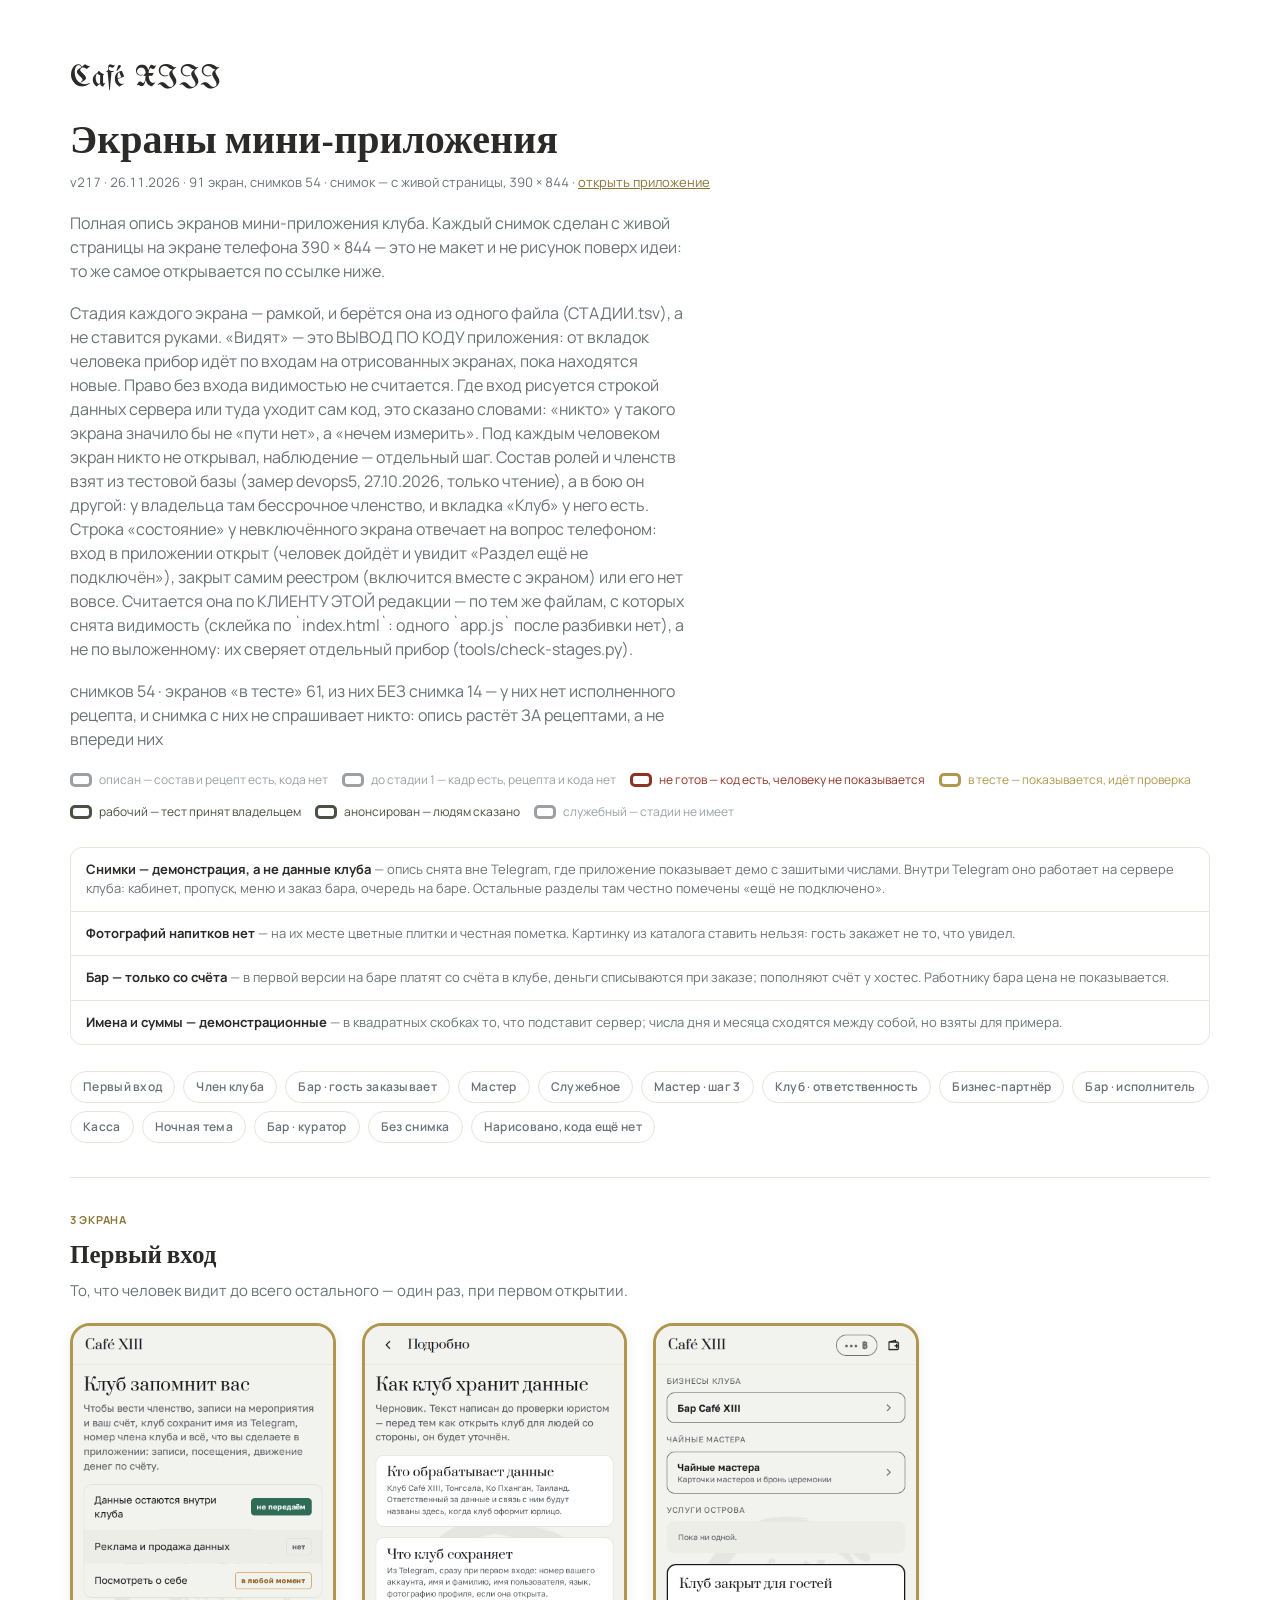
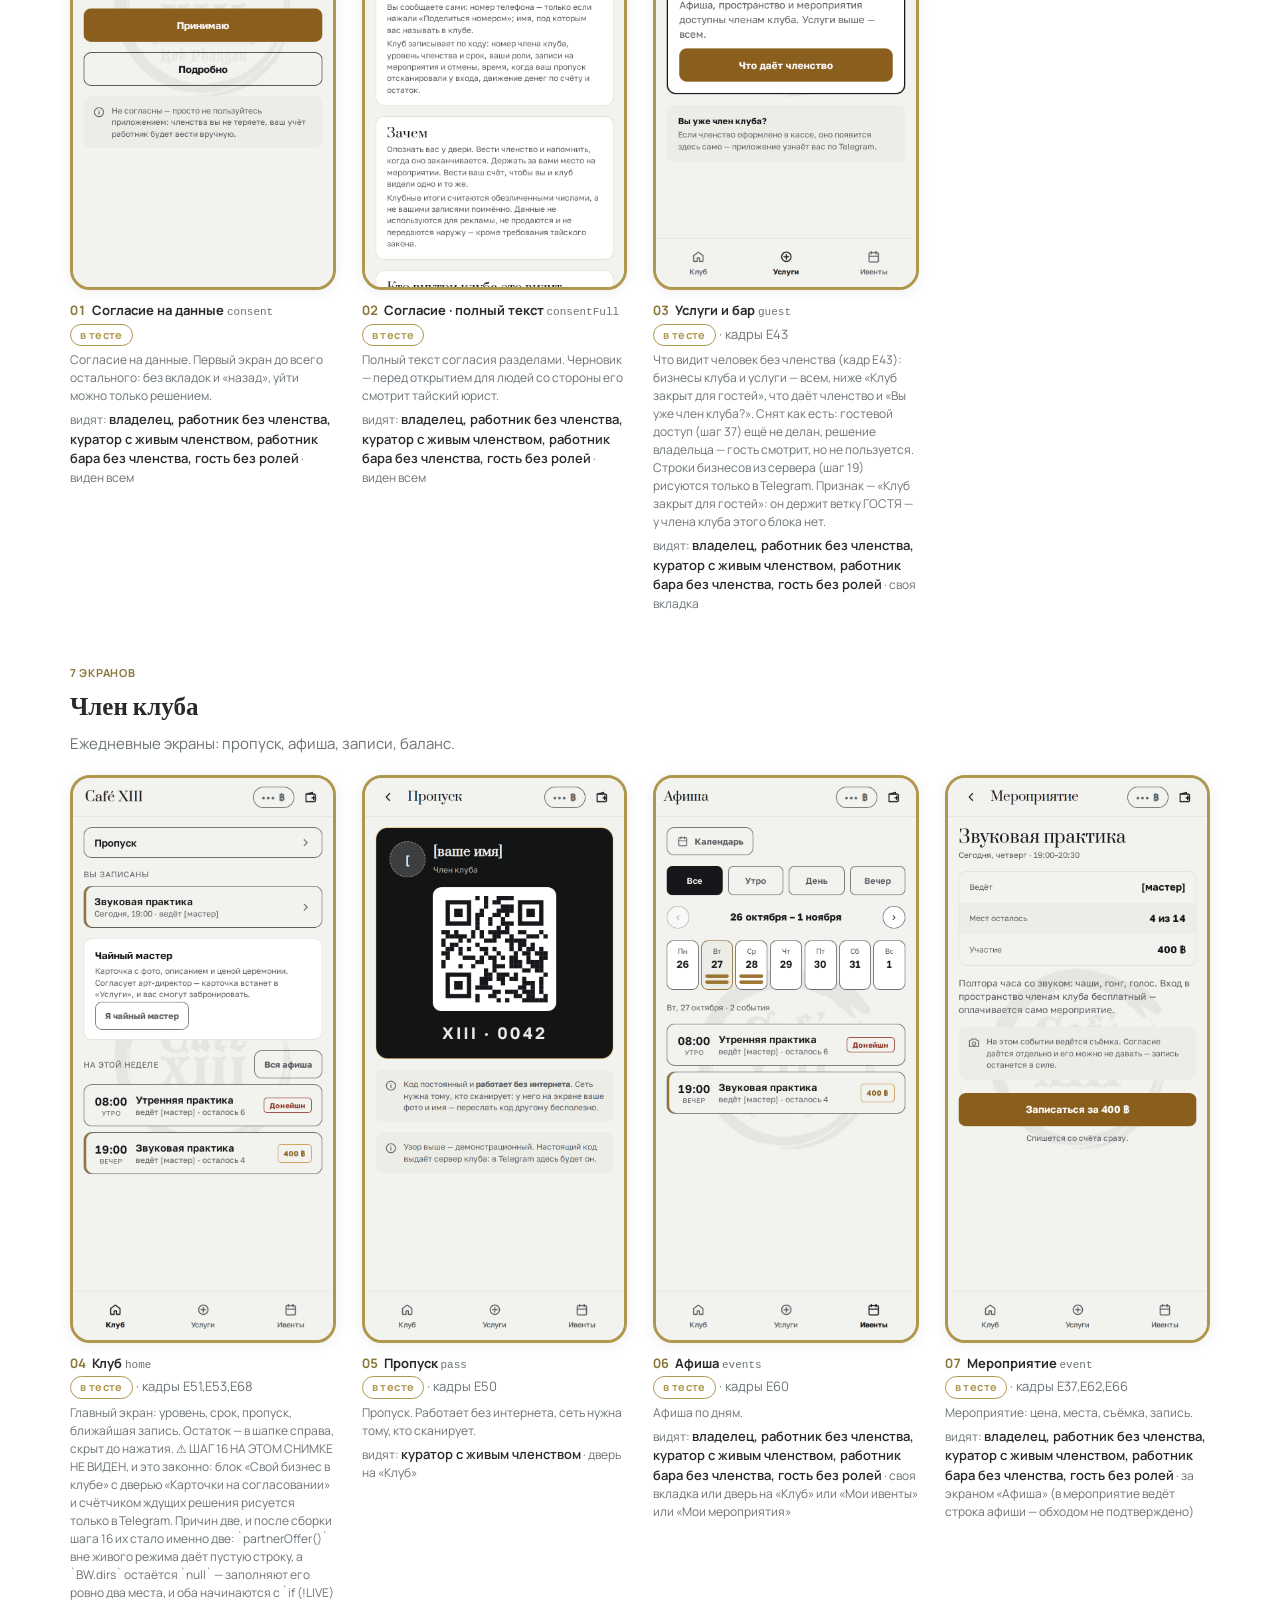
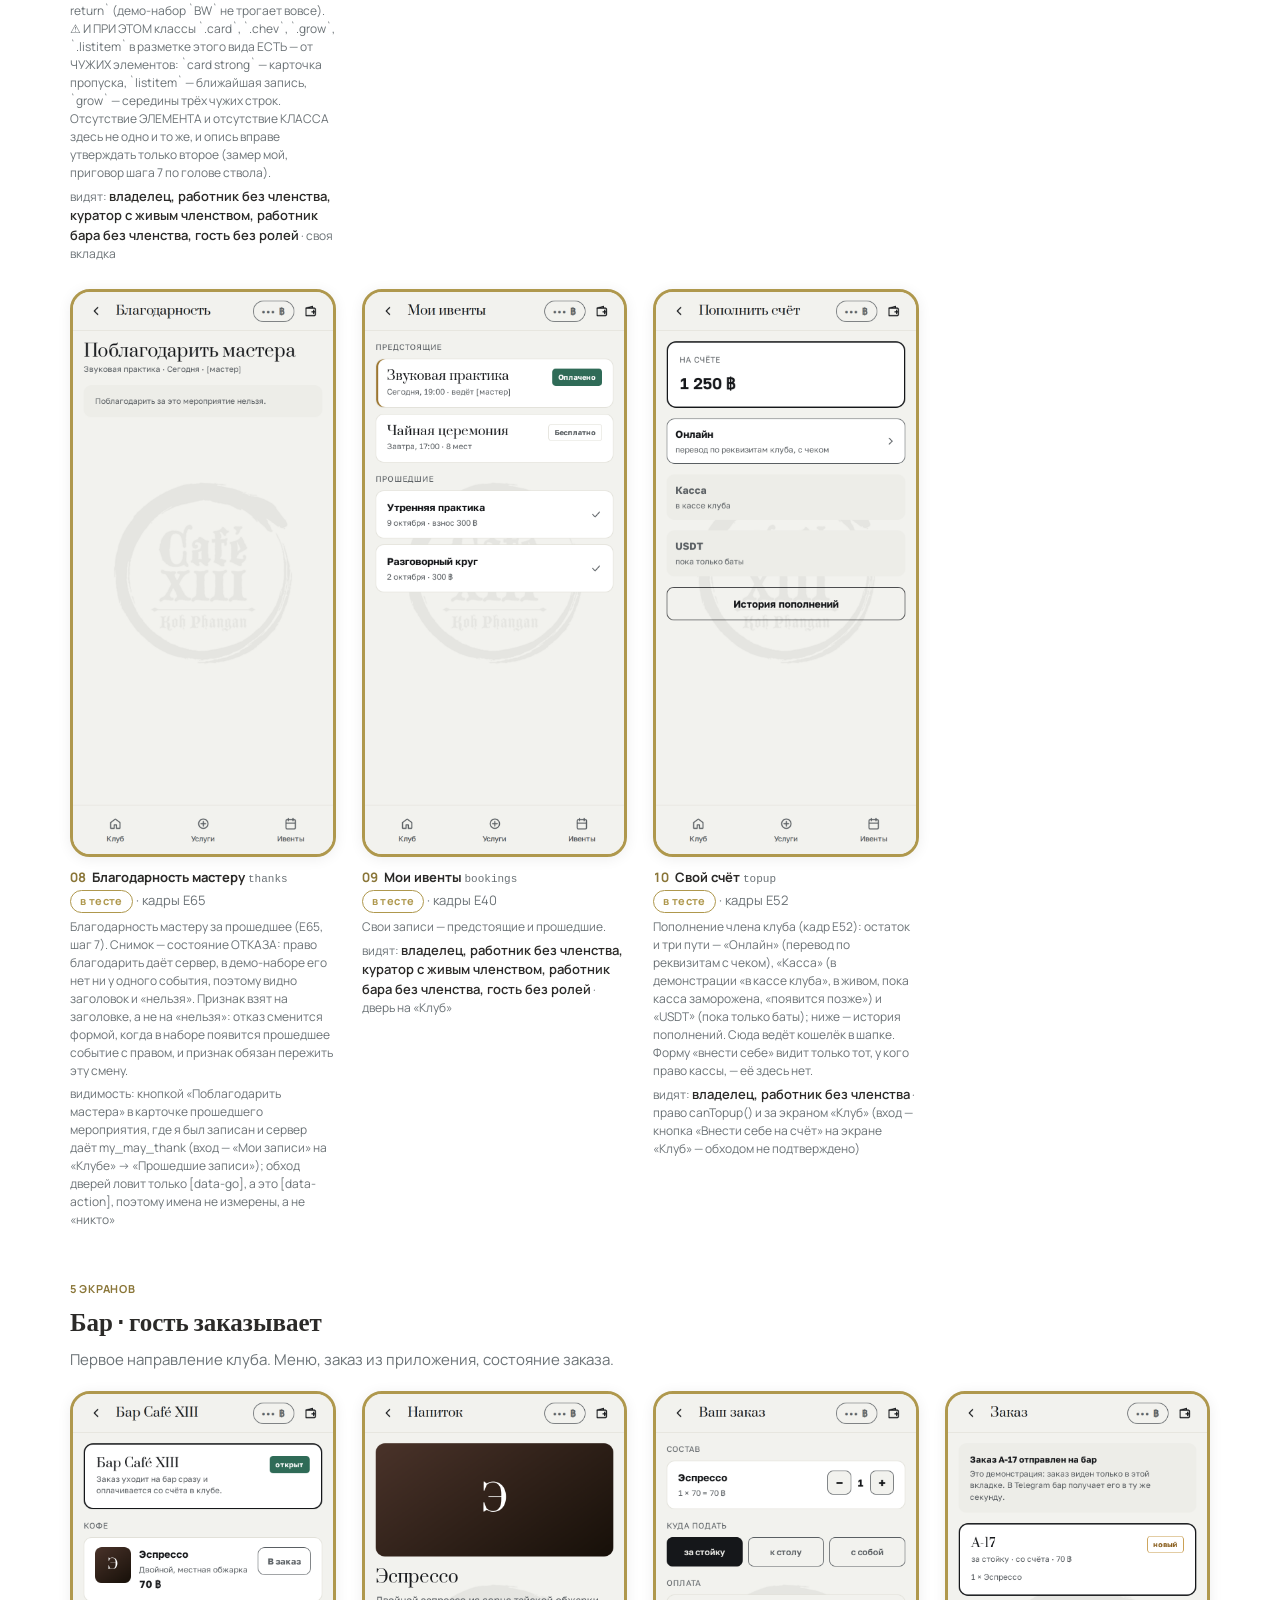
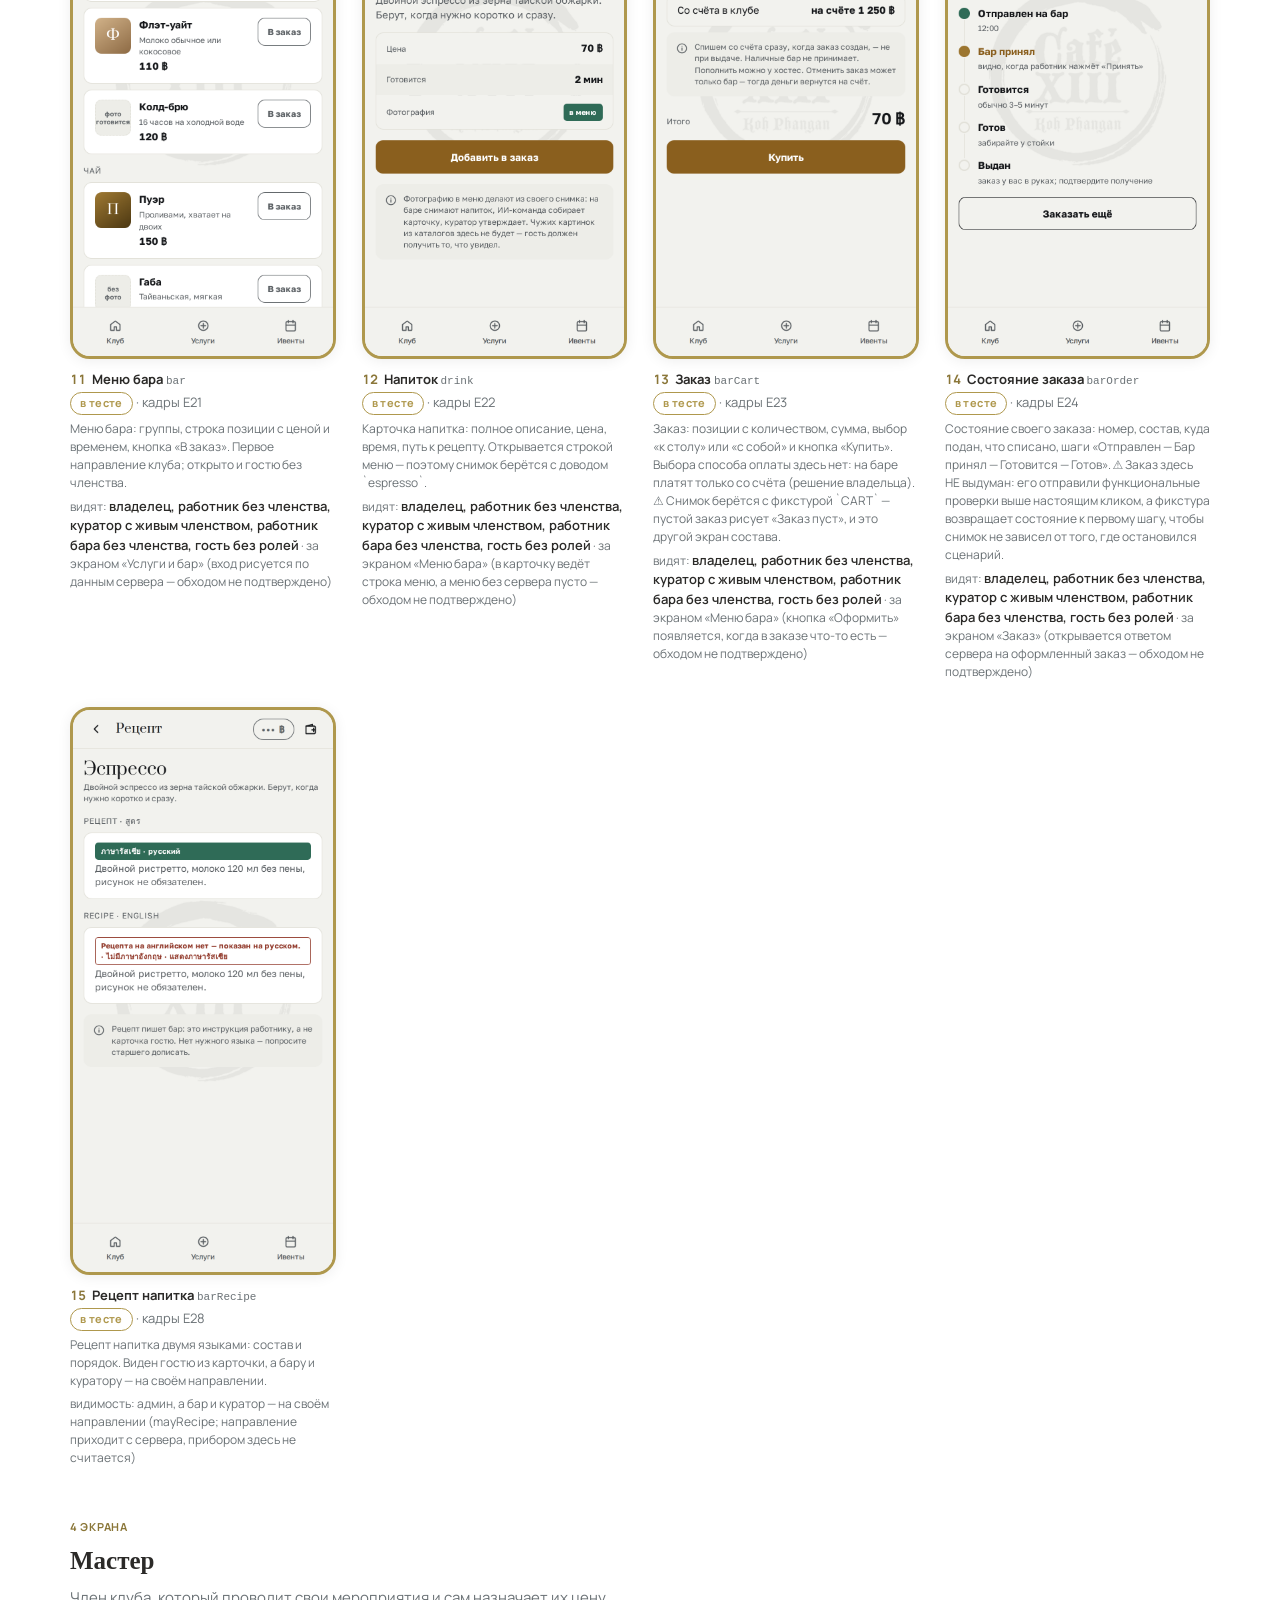
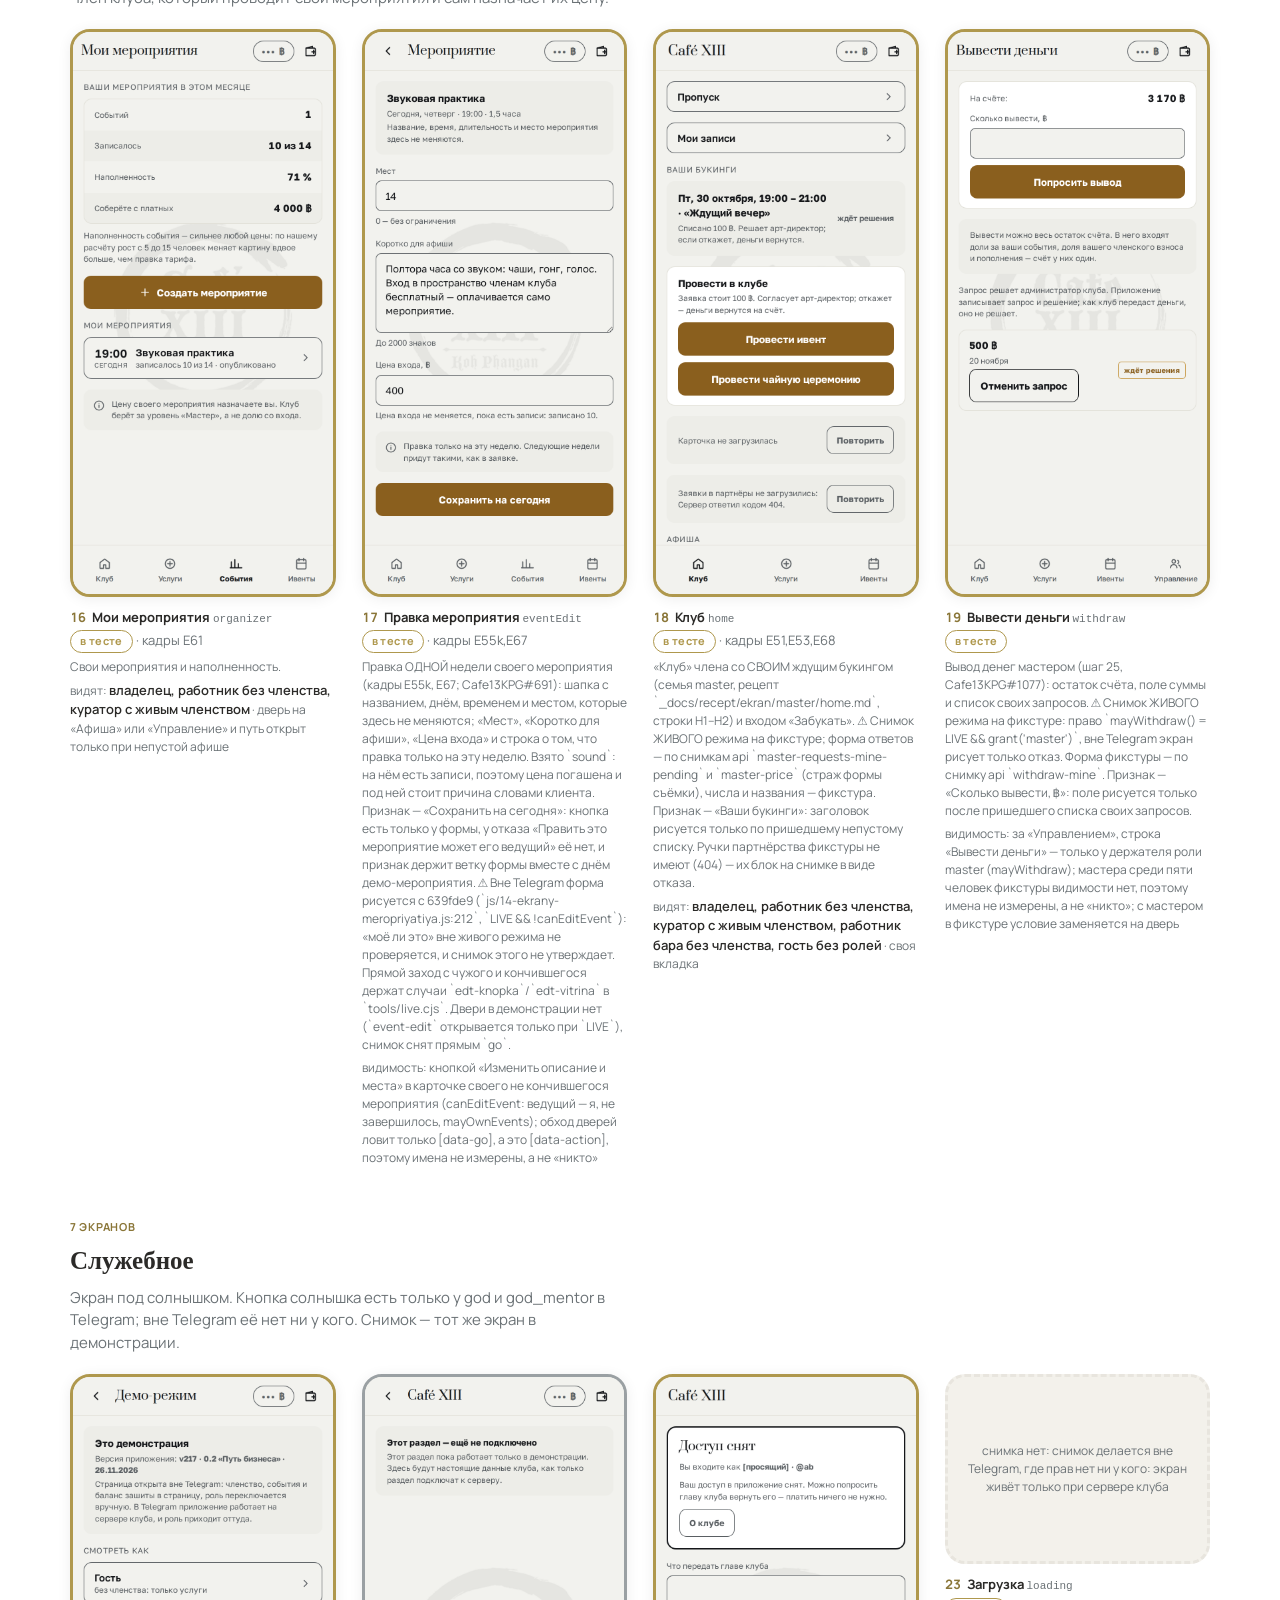
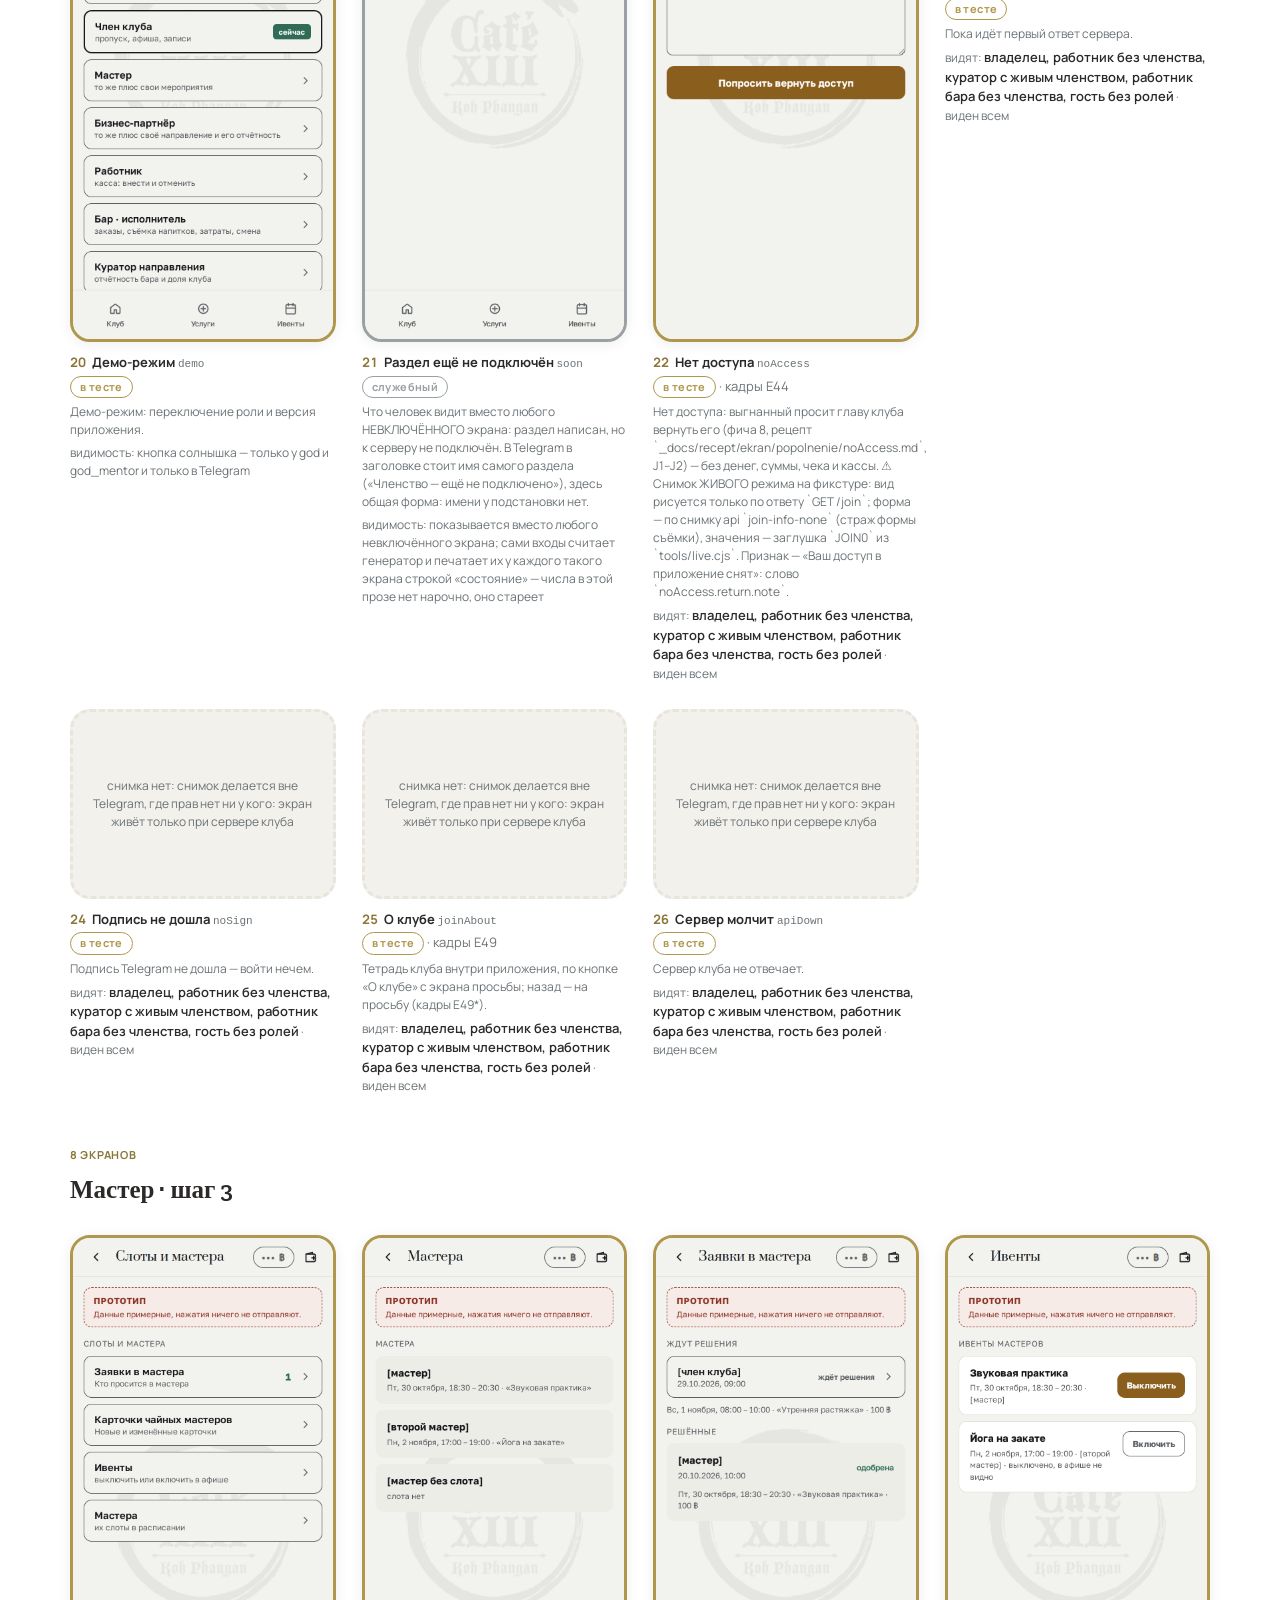
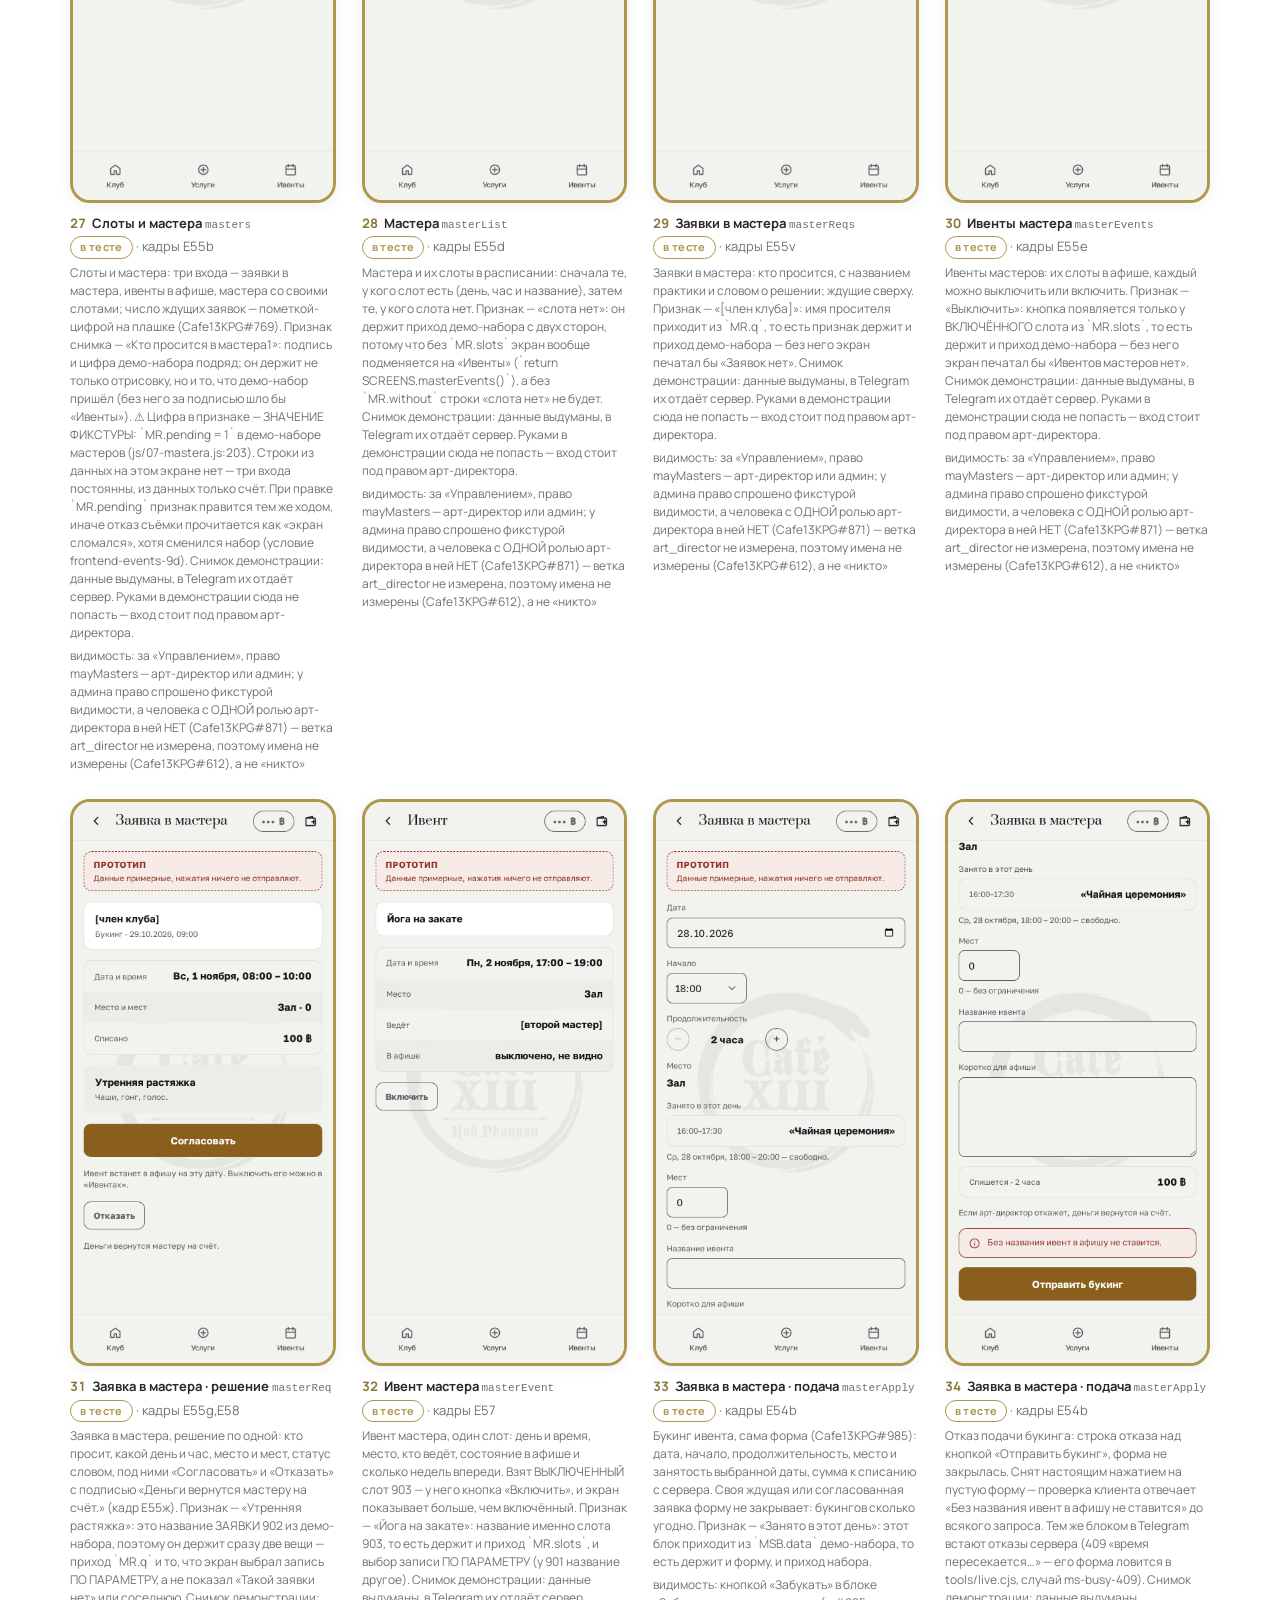
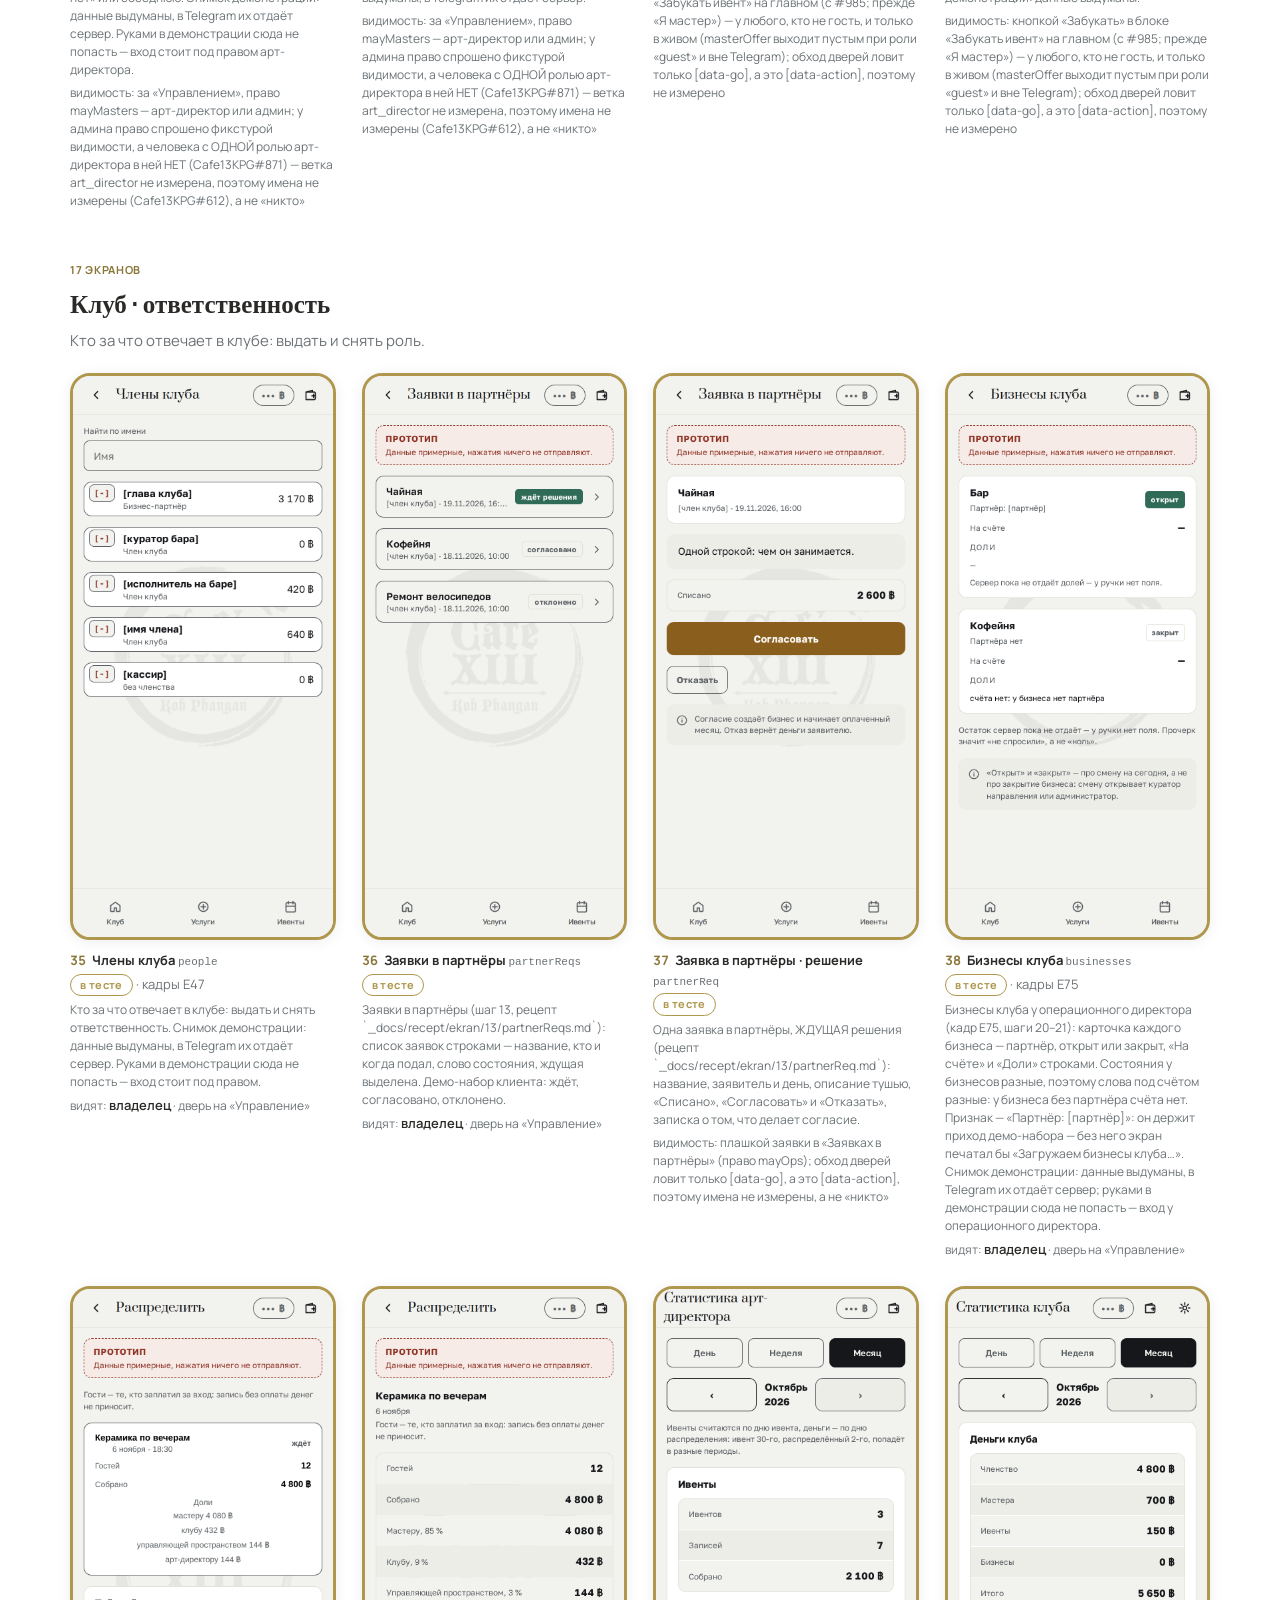
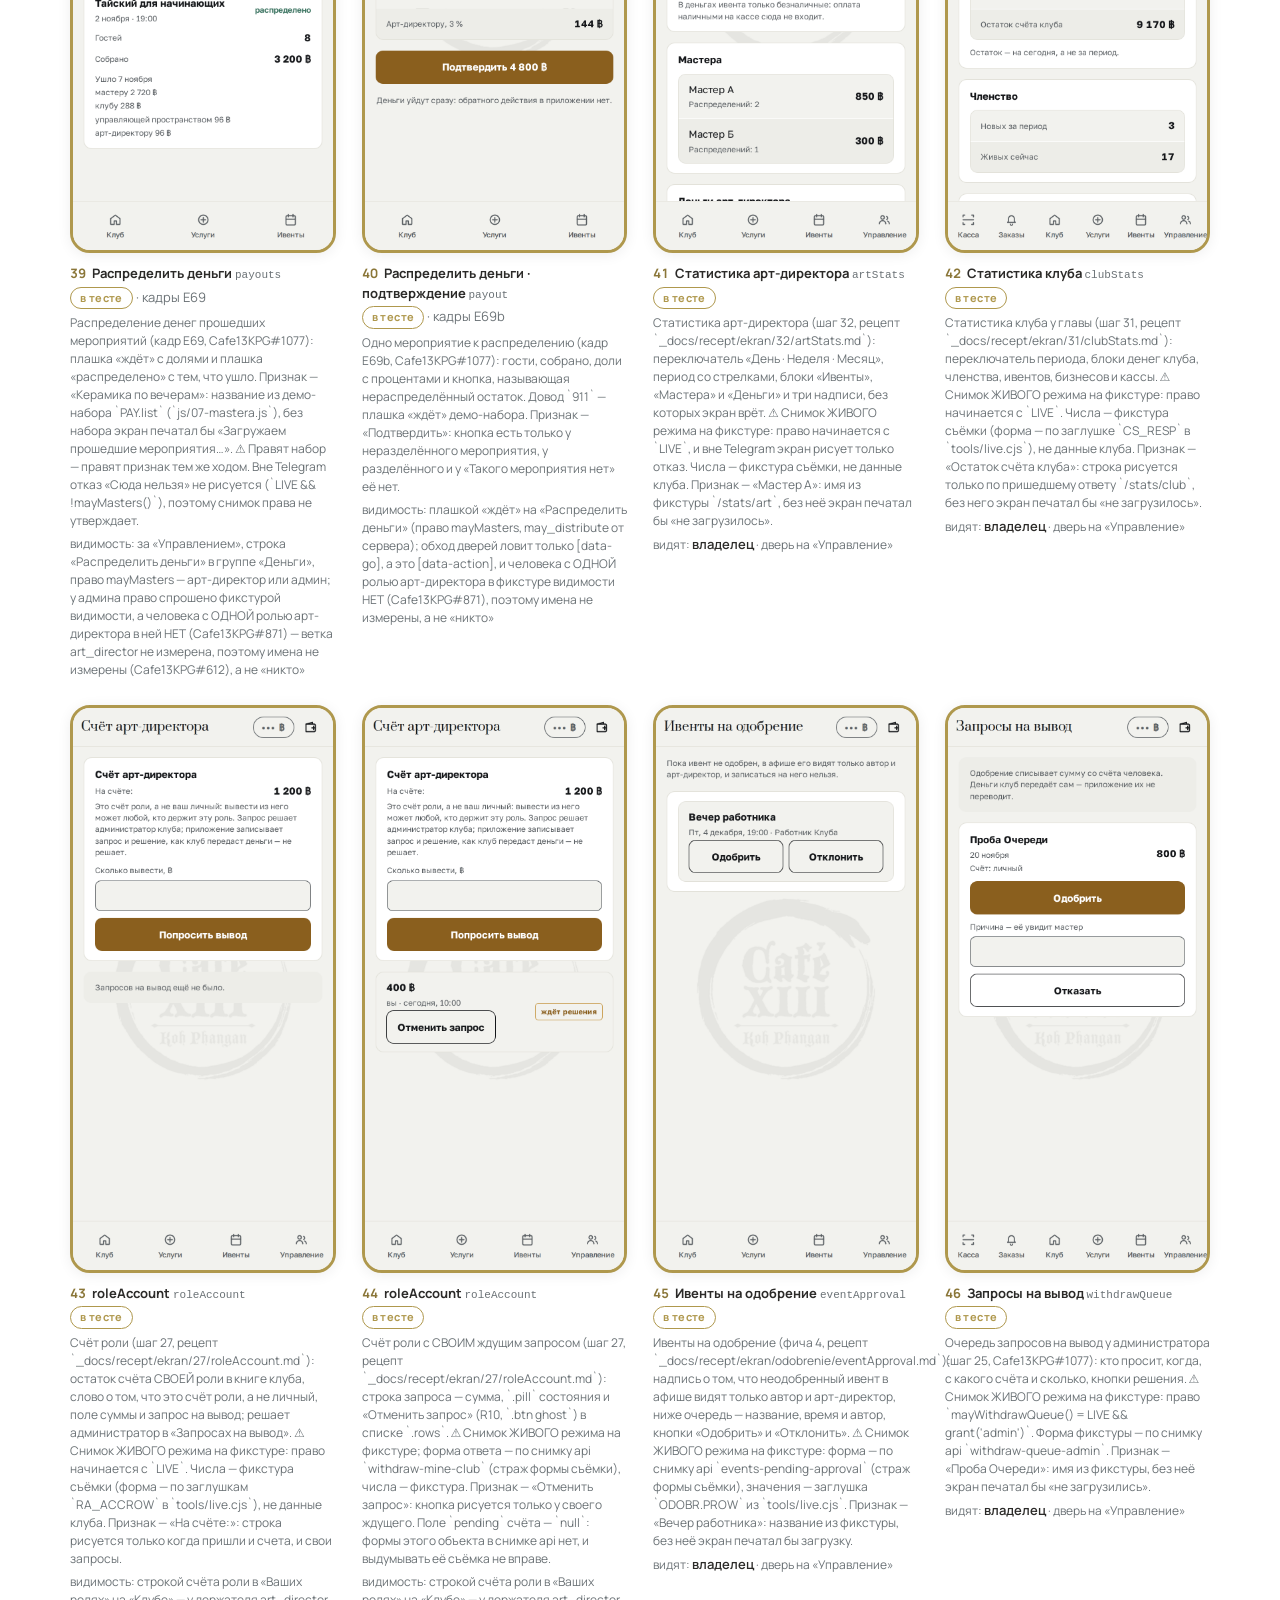
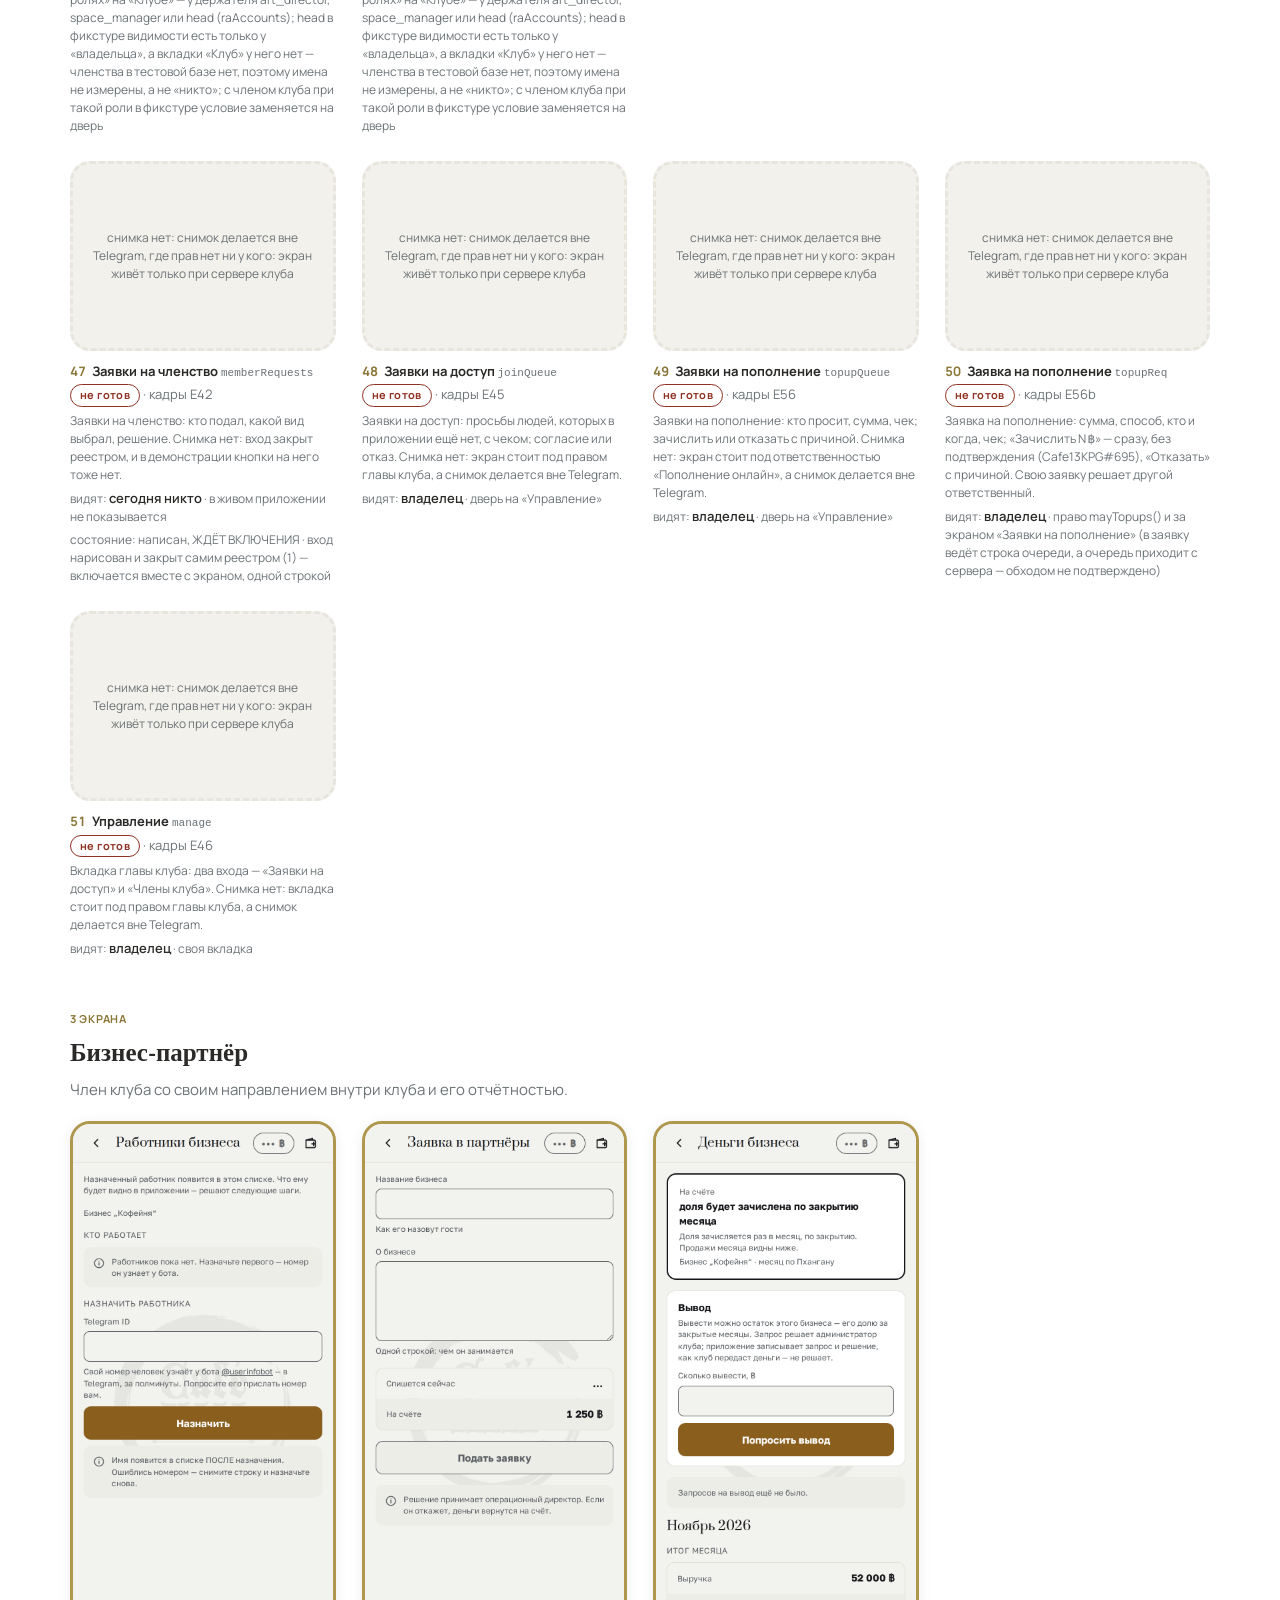
==== commit f411463f: "Опись v217: страница screens.html, собранная catalog.py --строго Пропущена в 85e42f8 (git add брал т" ====
--- a/screens.html
+++ b/screens.html
@@ -69,10 +69,10 @@
 <div class="wrap"><header>
 <div class="wordmark">Caf&eacute; XIII</div>
 <h1>Экраны мини-приложения</h1>
-<div class="meta">v215 · 26.11.2026 &middot; 91 экран, снимков 54 &middot; снимок — с живой страницы, 390&nbsp;&times;&nbsp;844 &middot; <a href="https://anatoly9837-lab.github.io/cafe13-miniapp/">открыть приложение</a></div>
+<div class="meta">v217 · 26.11.2026 &middot; 91 экран, снимков 54 &middot; снимок — с живой страницы, 390&nbsp;&times;&nbsp;844 &middot; <a href="https://anatoly9837-lab.github.io/cafe13-miniapp/">открыть приложение</a></div>
 <p class="lead">Полная опись экранов мини-приложения клуба. Каждый снимок сделан с живой страницы на экране телефона 390 × 844 — это не макет и не рисунок поверх идеи: то же самое открывается по ссылке ниже.</p>
 <p class="lead">Стадия каждого экрана — рамкой, и берётся она из одного файла (СТАДИИ.tsv), а не ставится руками. «Видят» — это ВЫВОД ПО КОДУ приложения: от вкладок человека прибор идёт по входам на отрисованных экранах, пока находятся новые. Право без входа видимостью не считается. Где вход рисуется строкой данных сервера или туда уходит сам код, это сказано словами: «никто» у такого экрана значило бы не «пути нет», а «нечем измерить». Под каждым человеком экран никто не открывал, наблюдение — отдельный шаг. Состав ролей и членств взят из тестовой базы (замер devops5, 27.10.2026, только чтение), а в бою он другой: у владельца там бессрочное членство, и вкладка «Клуб» у него есть. Строка «состояние» у невключённого экрана отвечает на вопрос телефоном: вход в приложении открыт (человек дойдёт и увидит «Раздел ещё не подключён»), закрыт самим реестром (включится вместе с экраном) или его нет вовсе. Считается она по КЛИЕНТУ ЭТОЙ редакции — по тем же файлам, с которых снята видимость (склейка по `index.html`: одного `app.js` после разбивки нет), а не по выложенному: их сверяет отдельный прибор (tools/check-stages.py).</p>
-<p class="lead">снимков 54 &middot; экранов «в тесте» 55, из них БЕЗ снимка 8 — у них нет исполненного рецепта, и снимка с них не спрашивает никто: опись растёт ЗА рецептами, а не впереди них</p>
+<p class="lead">снимков 54 &middot; экранов «в тесте» 61, из них БЕЗ снимка 14 — у них нет исполненного рецепта, и снимка с них не спрашивает никто: опись растёт ЗА рецептами, а не впереди них</p>
 <div class="legend">
 <span style="color:#9AA0A3"><i></i>описан — состав и рецепт есть, кода нет</span>
 <span style="color:#9AA0A3"><i></i>до стадии 1 — кадр есть, рецепта и кода нет</span>
@@ -322,21 +322,21 @@
 <figure><div class="nosh">снимка нет: снимок делается вне Telegram, где прав нет ни у кого: экран живёт только при сервере клуба</div>
 <figcaption><b><span>77</span> &nbsp;Календарь <em>calendar</em></b><span class="stage" style="color:#8E3324">не готов</span><span class="who"></span><span class="who">видят: <b>владелец, работник без членства, куратор с живым членством, работник бара без членства, гость без ролей</b> &middot; дверь на «Афиша»</span></figcaption></figure>
 <figure><div class="nosh">снимка нет: снимок делается вне Telegram, где прав нет ни у кого: экран живёт только при сервере клуба</div>
-<figcaption><b><span>78</span> &nbsp;Чайные мастера <em>teaMasters</em></b><span class="stage" style="color:#8E3324">не готов</span><span class="who"></span><span class="who">видят: <b>сегодня никто</b> &middot; в живом приложении не показывается</span><span class="who">состояние: написан, НЕ включён &middot; вход в коде есть (не меньше 2), но в живом приложении он серый и не нажимается — потому что ЭКРАН НЕ ПОДКЛЮЧЁН, а не выключен словом: включится вместе с экраном</span></figcaption></figure>
-<figure><div class="nosh">снимка нет: снимок делается вне Telegram, где прав нет ни у кого: экран живёт только при сервере клуба</div>
-<figcaption><b><span>79</span> &nbsp;Карточка мастера <em>teaMaster</em></b><span class="stage" style="color:#8E3324">не готов</span><span class="who"></span><span class="who">видят: <b>сегодня никто</b> &middot; в живом приложении не показывается</span><span class="who">состояние: написан, НЕ включён &middot; вход в коде есть (не меньше 3), но в живом приложении он серый и не нажимается — потому что ЭКРАН НЕ ПОДКЛЮЧЁН, а не выключен словом: включится вместе с экраном</span></figcaption></figure>
+<figcaption><b><span>78</span> &nbsp;Чайные мастера <em>teaMasters</em></b><span class="stage" style="color:#AF984D">в тесте</span><span class="who"></span><span class="who">видят: <b>сегодня никто</b> &middot; в живом приложении не показывается</span></figcaption></figure>
+<figure><div class="nosh">снимка нет: снимок делается вне Telegram, где прав нет ни у кого: экран живёт только при сервере клуба</div>
+<figcaption><b><span>79</span> &nbsp;Карточка мастера <em>teaMaster</em></b><span class="stage" style="color:#AF984D">в тесте</span><span class="who"></span><span class="who">видят: <b>сегодня никто</b> &middot; в живом приложении не показывается</span></figcaption></figure>
 <figure><div class="nosh">снимка нет: снимок делается вне Telegram, где прав нет ни у кого: экран живёт только при сервере клуба</div>
 <figcaption><b><span>80</span> &nbsp;Бронь мастера <em>teaBook</em></b><span class="stage" style="color:#8E3324">не готов</span><span class="who"></span><span class="who">видят: <b>сегодня никто</b> &middot; в живом приложении не показывается</span><span class="who">состояние: написан, НЕ включён &middot; вход в коде есть (не меньше 1), но в живом приложении он серый и не нажимается — потому что ЭКРАН НЕ ПОДКЛЮЧЁН, а не выключен словом: включится вместе с экраном</span></figcaption></figure>
 <figure><div class="nosh">снимка нет: снимок делается вне Telegram, где прав нет ни у кого: экран живёт только при сервере клуба</div>
-<figcaption><b><span>81</span> &nbsp;Карточка чайного мастера <em>teaApply</em></b><span class="stage" style="color:#8E3324">не готов</span><span class="who"></span><span class="who">видят: <b>сегодня никто</b> &middot; в живом приложении не показывается</span><span class="who">состояние: написан, НЕ включён &middot; вход в коде есть (не меньше 3), но в живом приложении он серый и не нажимается — потому что ЭКРАН НЕ ПОДКЛЮЧЁН, а не выключен словом: включится вместе с экраном</span></figcaption></figure>
+<figcaption><b><span>81</span> &nbsp;Карточка чайного мастера <em>teaApply</em></b><span class="stage" style="color:#AF984D">в тесте</span><span class="who"></span><span class="who">видят: <b>сегодня никто</b> &middot; в живом приложении не показывается</span></figcaption></figure>
 <figure><div class="nosh">снимка нет: снимок делается вне Telegram, где прав нет ни у кого: экран живёт только при сервере клуба</div>
 <figcaption><b><span>82</span> &nbsp;Чайная церемония · заявка <em>teaHold</em></b><span class="stage" style="color:#8E3324">не готов</span><span class="who"></span><span class="who">видят: <b>сегодня никто</b> &middot; в живом приложении не показывается</span></figcaption></figure>
 <figure><div class="nosh">снимка нет: снимок делается вне Telegram, где прав нет ни у кого: экран живёт только при сервере клуба</div>
-<figcaption><b><span>83</span> &nbsp;Чайная церемония <em>teaJoin</em></b><span class="stage" style="color:#8E3324">не готов</span><span class="who"></span><span class="who">видят: <b>сегодня никто</b> &middot; в живом приложении не показывается</span><span class="who">состояние: написан, НЕ включён &middot; вход в коде есть (не меньше 1), но в живом приложении он серый и не нажимается — потому что ЭКРАН НЕ ПОДКЛЮЧЁН, а не выключен словом: включится вместе с экраном</span></figcaption></figure>
-<figure><div class="nosh">снимка нет: снимок делается вне Telegram, где прав нет ни у кого: экран живёт только при сервере клуба</div>
-<figcaption><b><span>84</span> &nbsp;Карточки чайных мастеров <em>teaReqs</em></b><span class="stage" style="color:#8E3324">не готов</span><span class="who"></span><span class="who">видимость: за «Управлением», право mayMasters — арт-директор или админ; у админа право спрошено фикстурой видимости, а человека с ОДНОЙ ролью арт-директора в ней НЕТ (Cafe13KPG#871) — ветка art_director не измерена, поэтому имена не измерены (Cafe13KPG#612), а не «никто»</span></figcaption></figure>
-<figure><div class="nosh">снимка нет: снимок делается вне Telegram, где прав нет ни у кого: экран живёт только при сервере клуба</div>
-<figcaption><b><span>85</span> &nbsp;Согласование карточки чайного мастера <em>teaReq</em></b><span class="stage" style="color:#8E3324">не готов</span><span class="who"></span><span class="who">видимость: за «Управлением», право mayMasters — арт-директор или админ; у админа право спрошено фикстурой видимости, а человека с ОДНОЙ ролью арт-директора в ней НЕТ (Cafe13KPG#871) — ветка art_director не измерена, поэтому имена не измерены (Cafe13KPG#612), а не «никто»</span></figcaption></figure>
+<figcaption><b><span>83</span> &nbsp;Чайная церемония <em>teaJoin</em></b><span class="stage" style="color:#AF984D">в тесте</span><span class="who"></span><span class="who">видят: <b>сегодня никто</b> &middot; в живом приложении не показывается</span></figcaption></figure>
+<figure><div class="nosh">снимка нет: снимок делается вне Telegram, где прав нет ни у кого: экран живёт только при сервере клуба</div>
+<figcaption><b><span>84</span> &nbsp;Карточки чайных мастеров <em>teaReqs</em></b><span class="stage" style="color:#AF984D">в тесте</span><span class="who"></span><span class="who">видимость: за «Управлением», право mayMasters — арт-директор или админ; у админа право спрошено фикстурой видимости, а человека с ОДНОЙ ролью арт-директора в ней НЕТ (Cafe13KPG#871) — ветка art_director не измерена, поэтому имена не измерены (Cafe13KPG#612), а не «никто»</span></figcaption></figure>
+<figure><div class="nosh">снимка нет: снимок делается вне Telegram, где прав нет ни у кого: экран живёт только при сервере клуба</div>
+<figcaption><b><span>85</span> &nbsp;Согласование карточки чайного мастера <em>teaReq</em></b><span class="stage" style="color:#AF984D">в тесте</span><span class="who"></span><span class="who">видимость: за «Управлением», право mayMasters — арт-директор или админ; у админа право спрошено фикстурой видимости, а человека с ОДНОЙ ролью арт-директора в ней НЕТ (Cafe13KPG#871) — ветка art_director не измерена, поэтому имена не измерены (Cafe13KPG#612), а не «никто»</span></figcaption></figure>
 </div></section>
 <section id="g13"><div class="head">
 <span class="count">11 экранов</span>
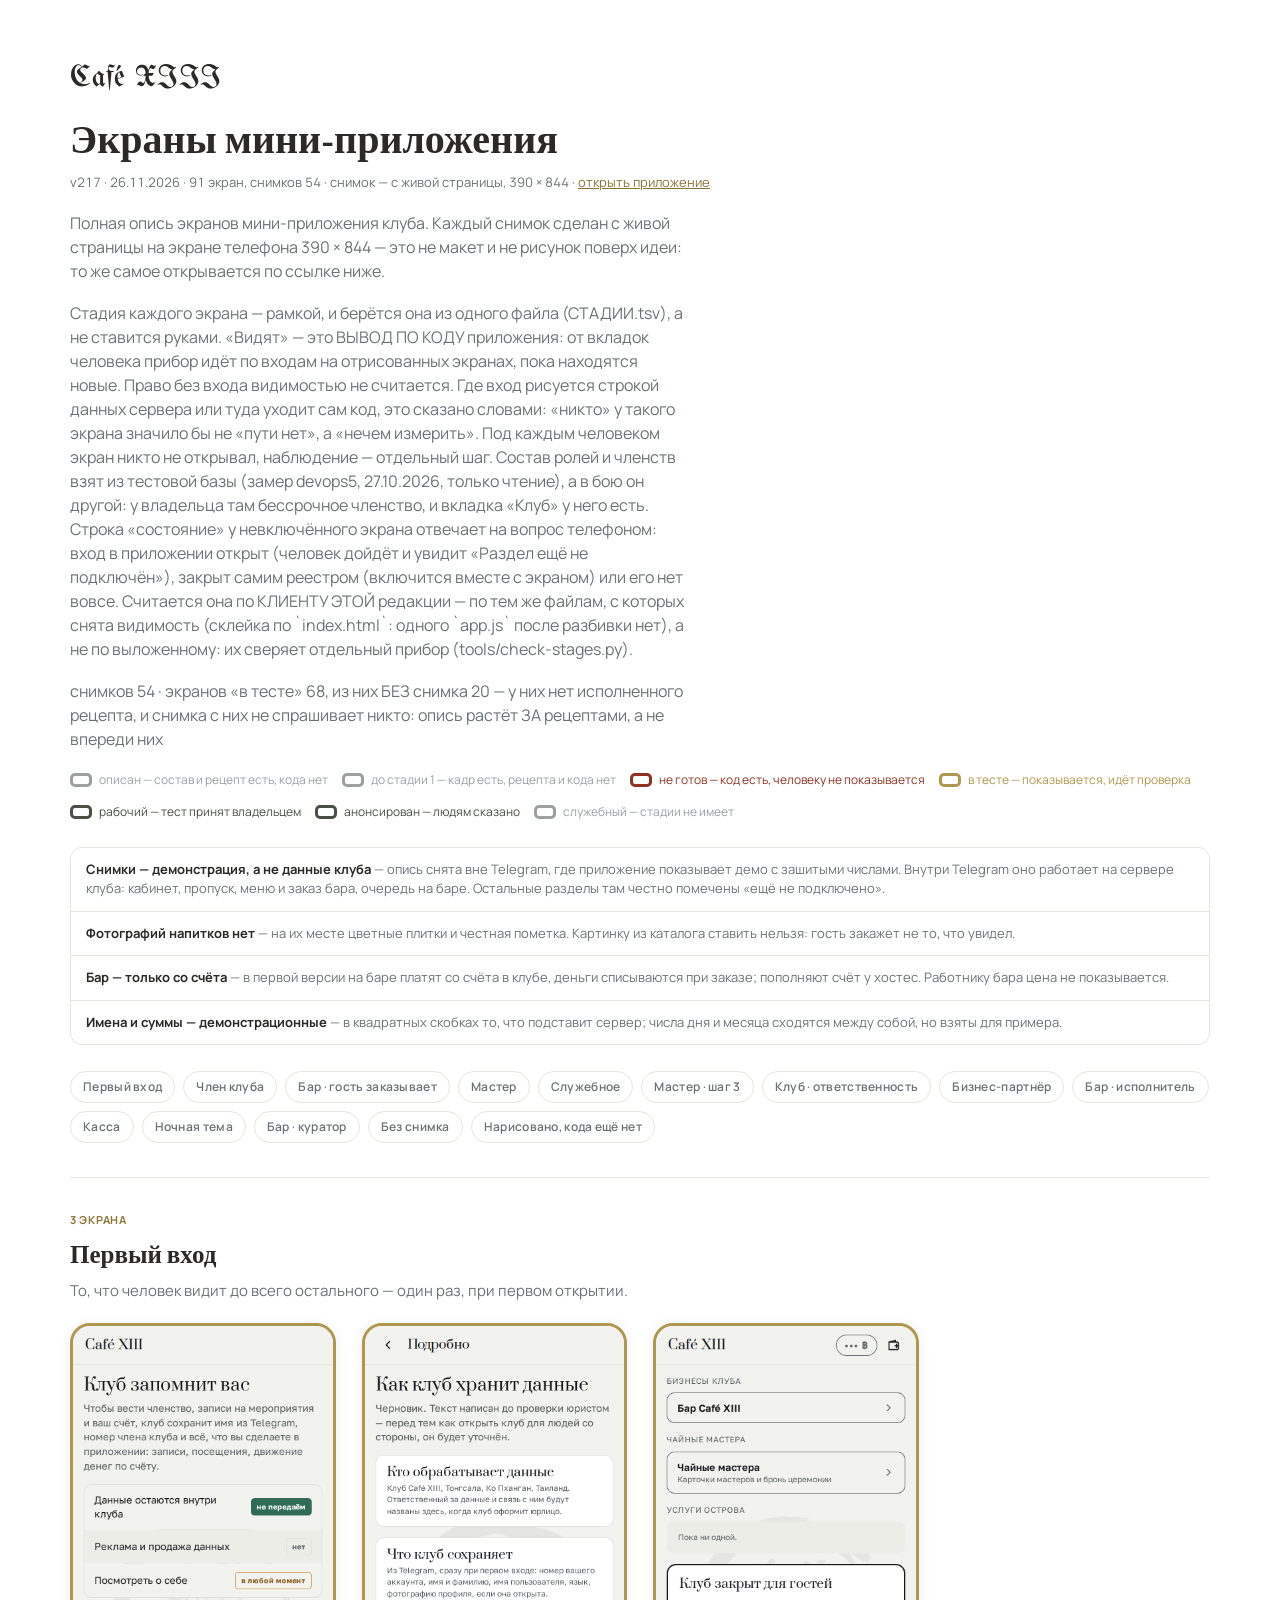
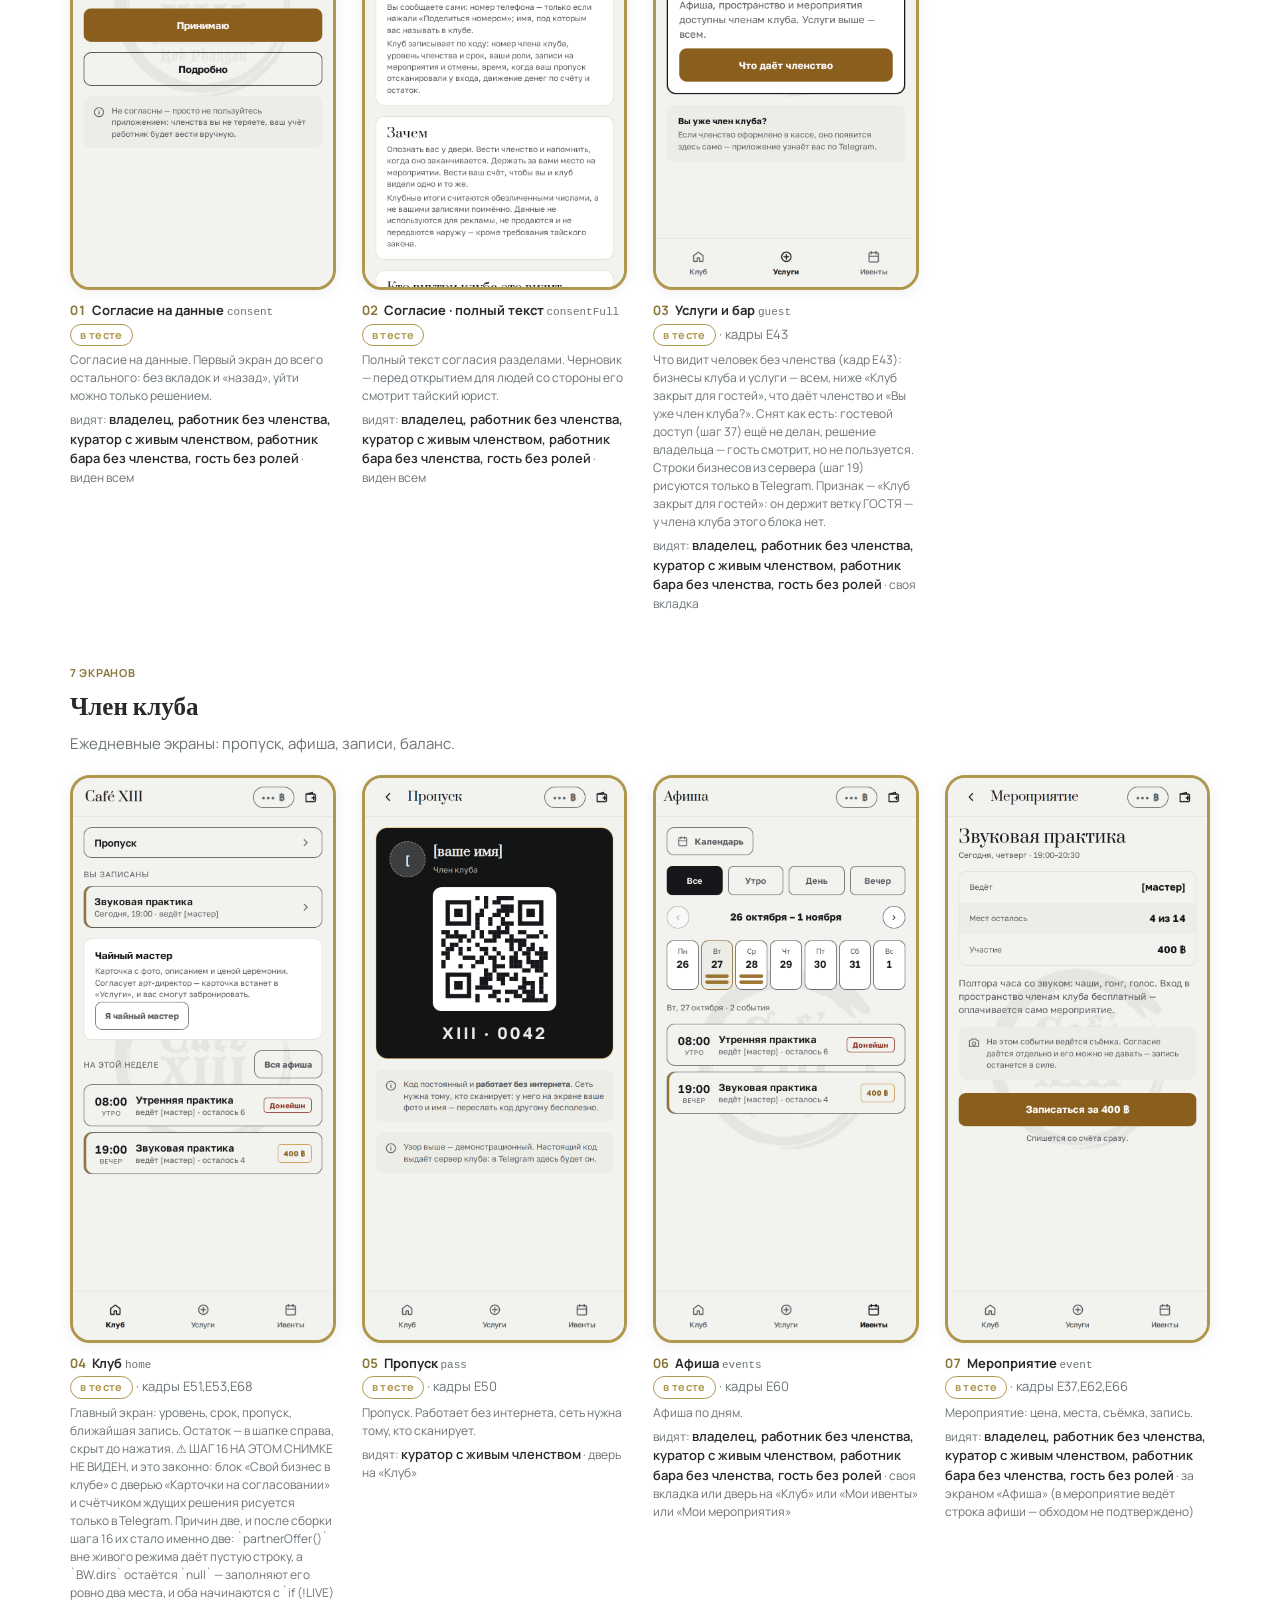
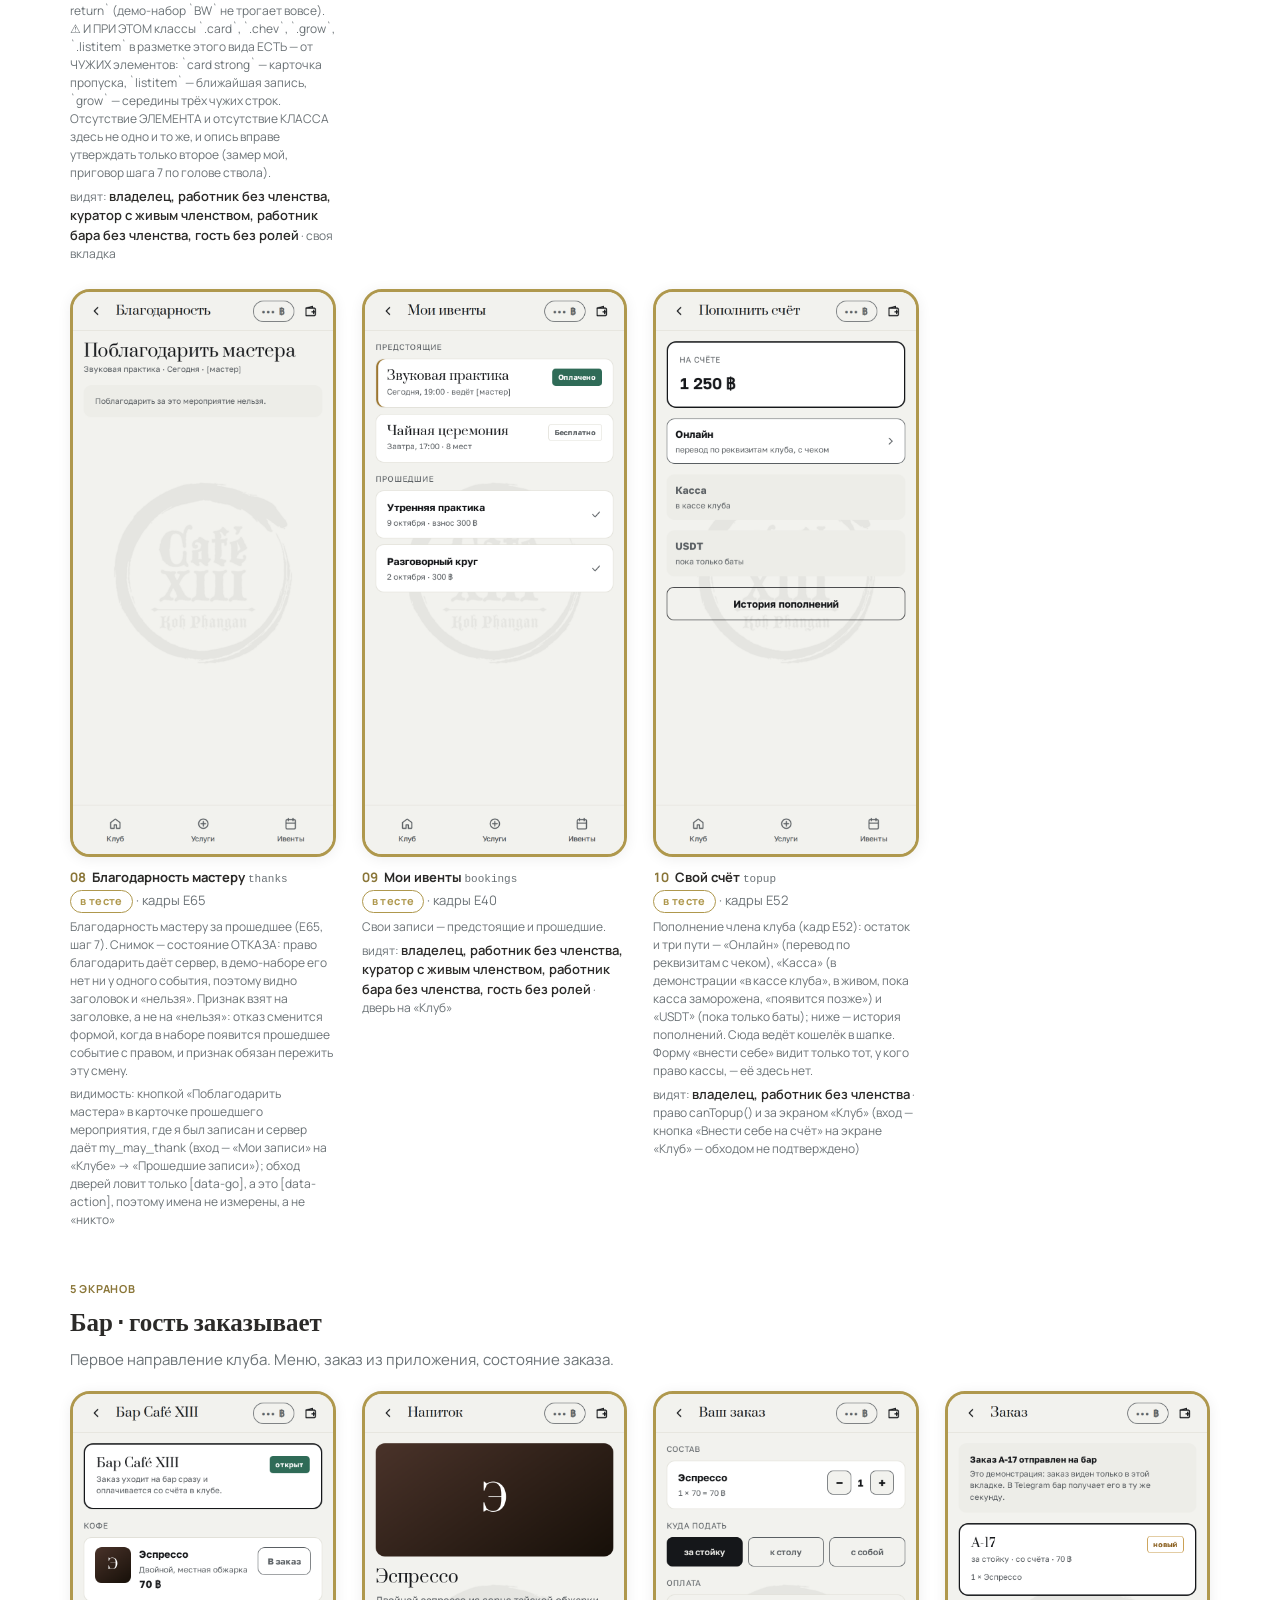
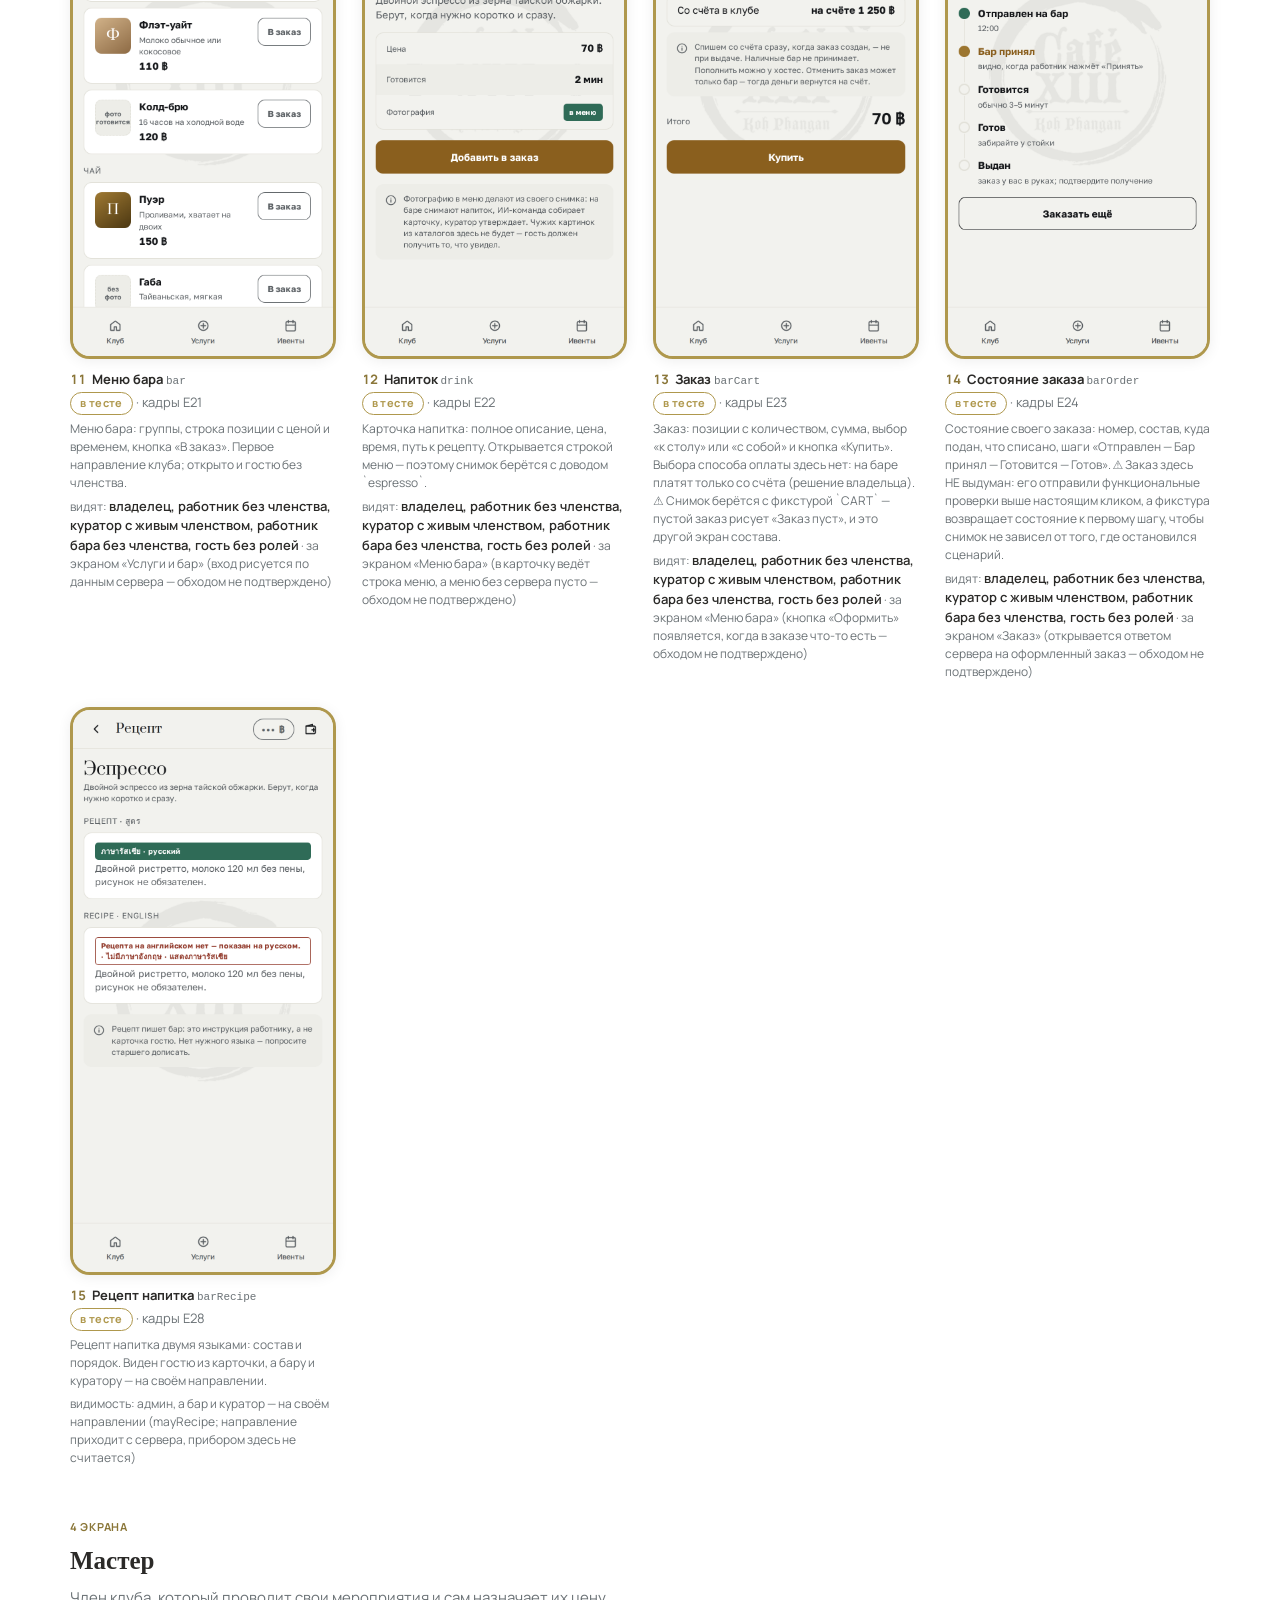
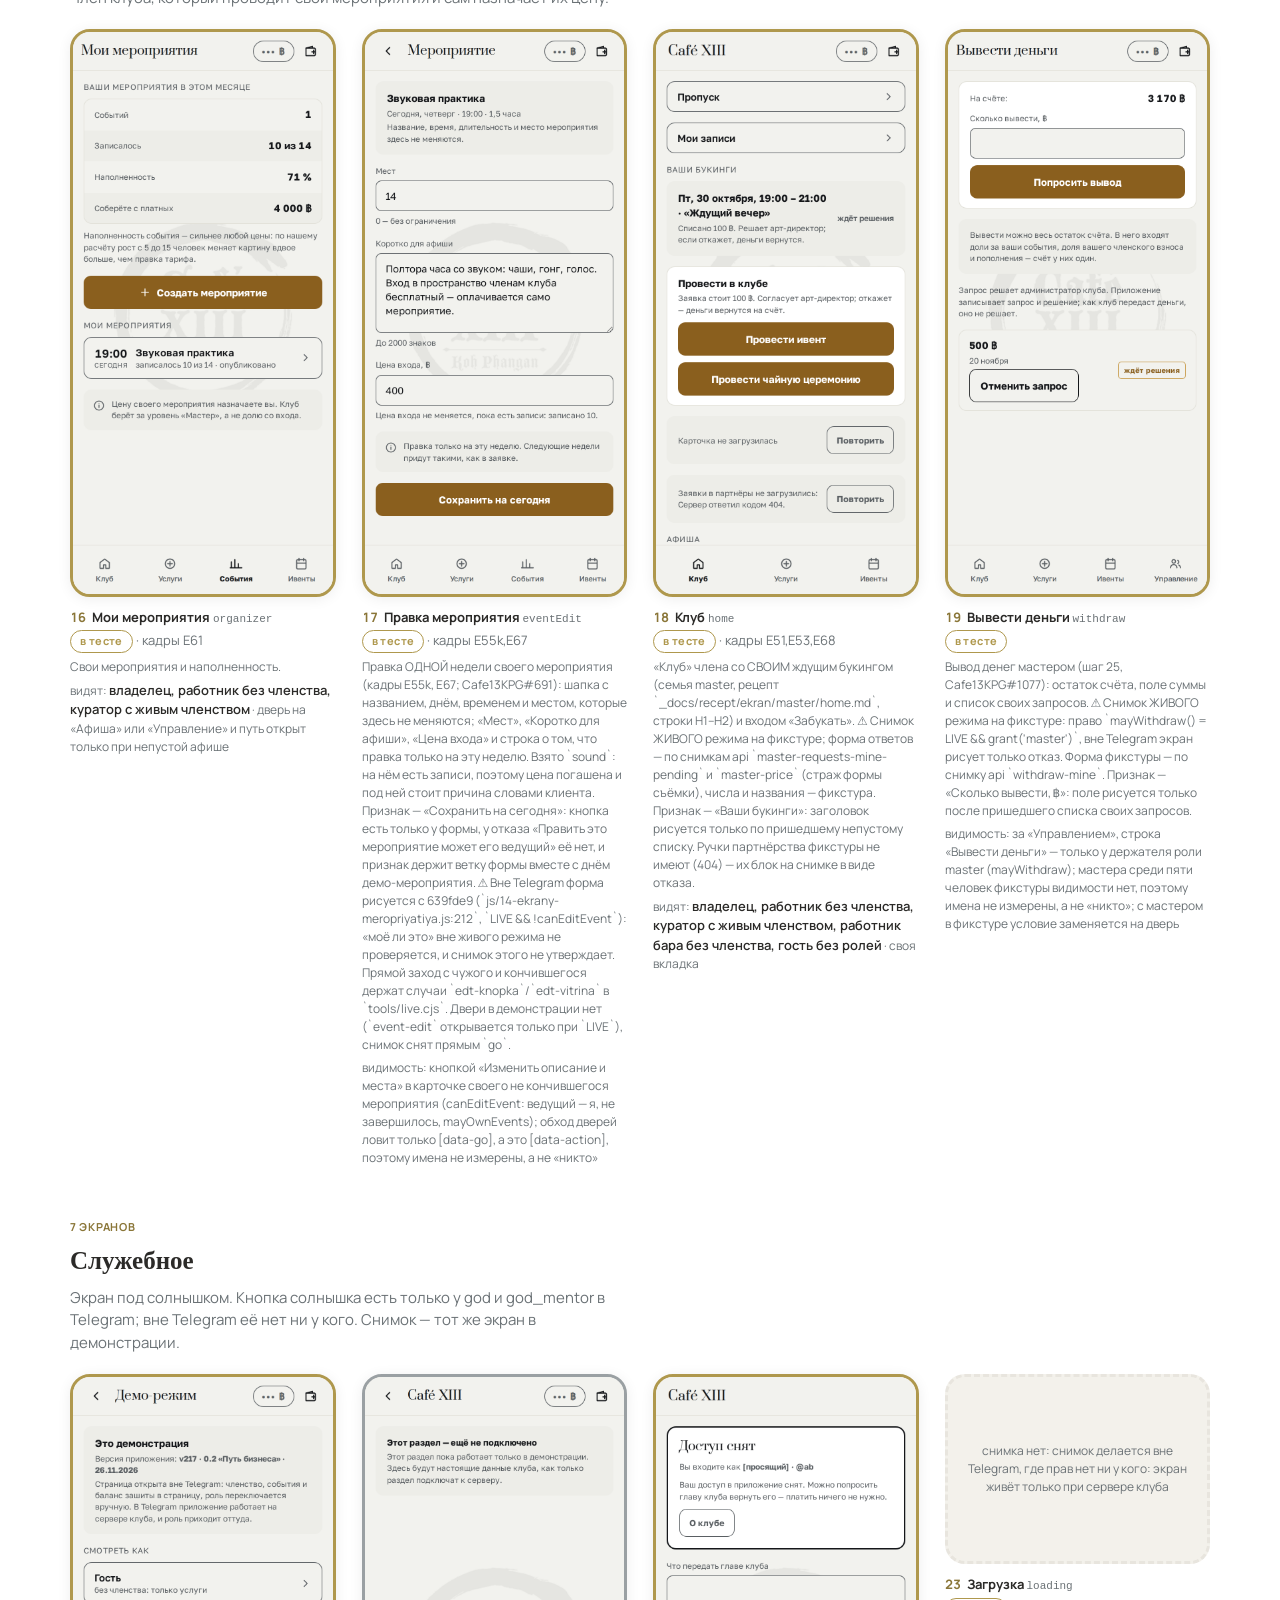
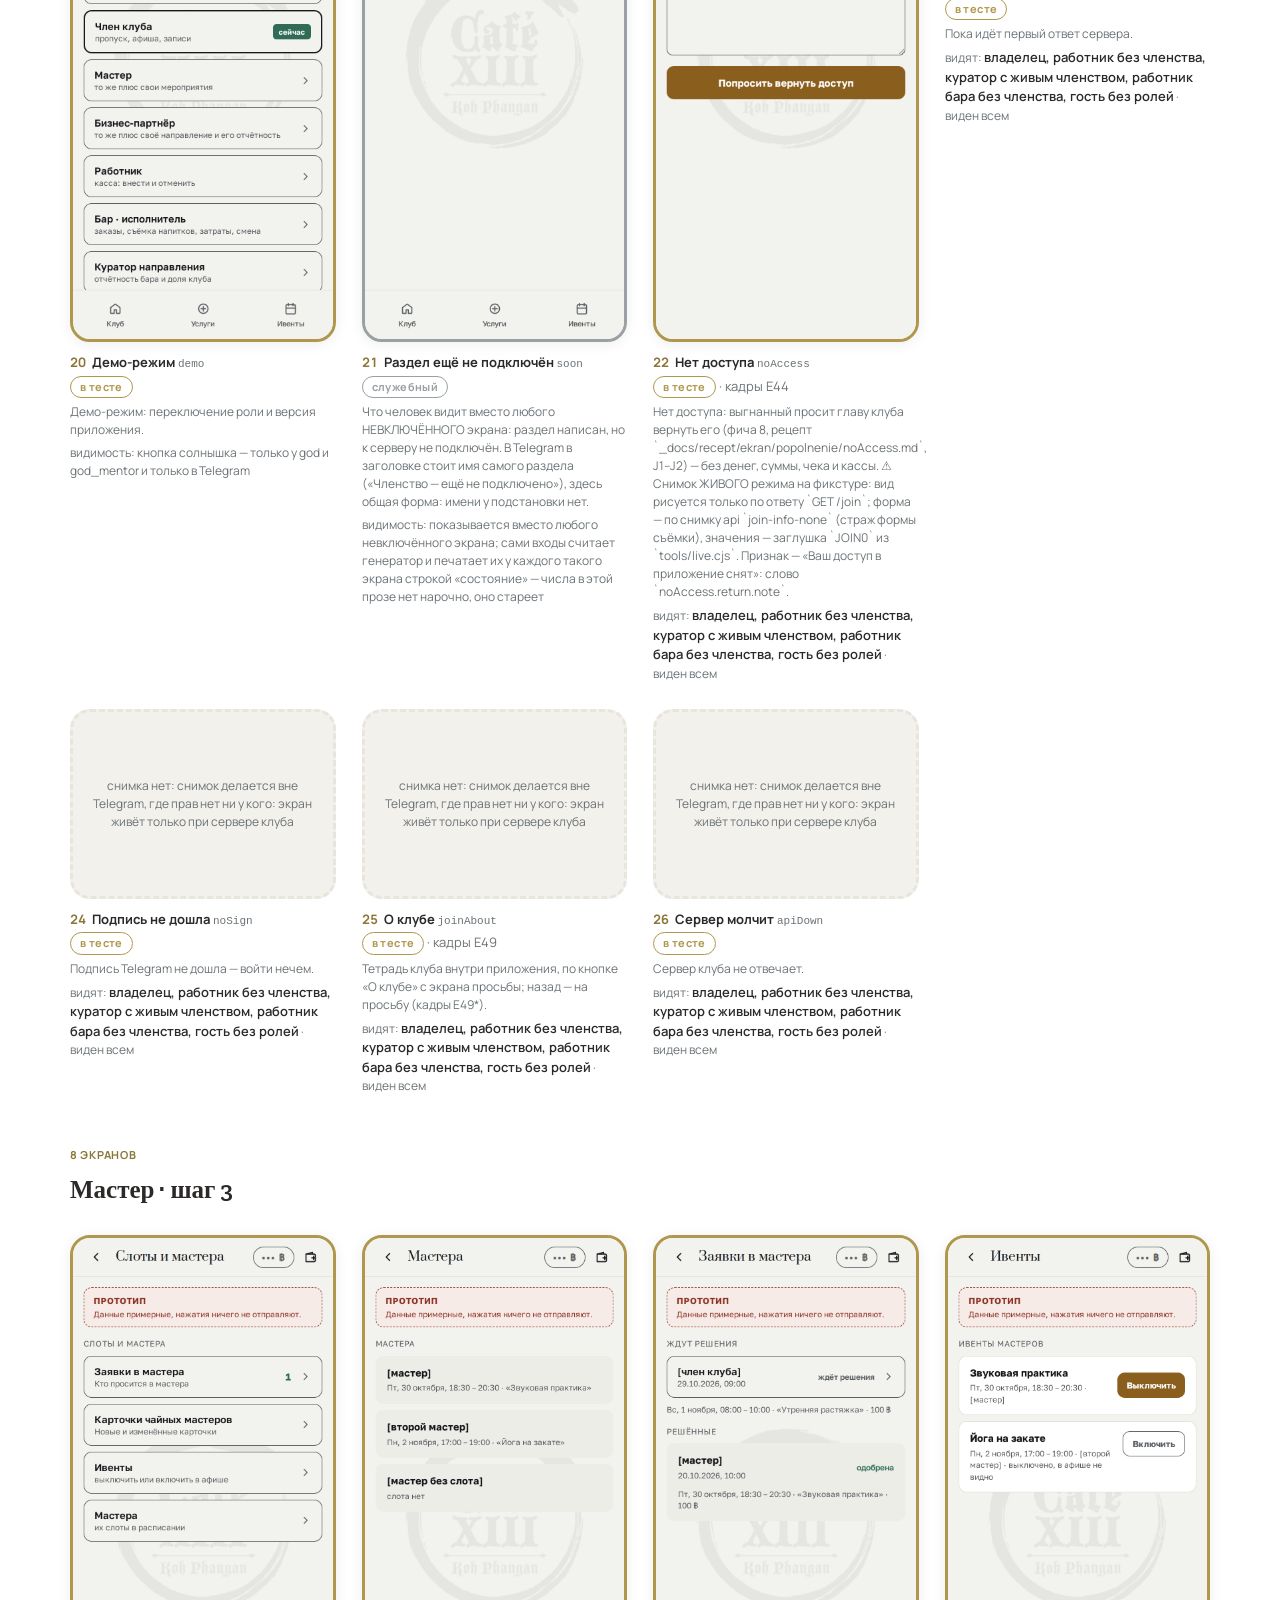
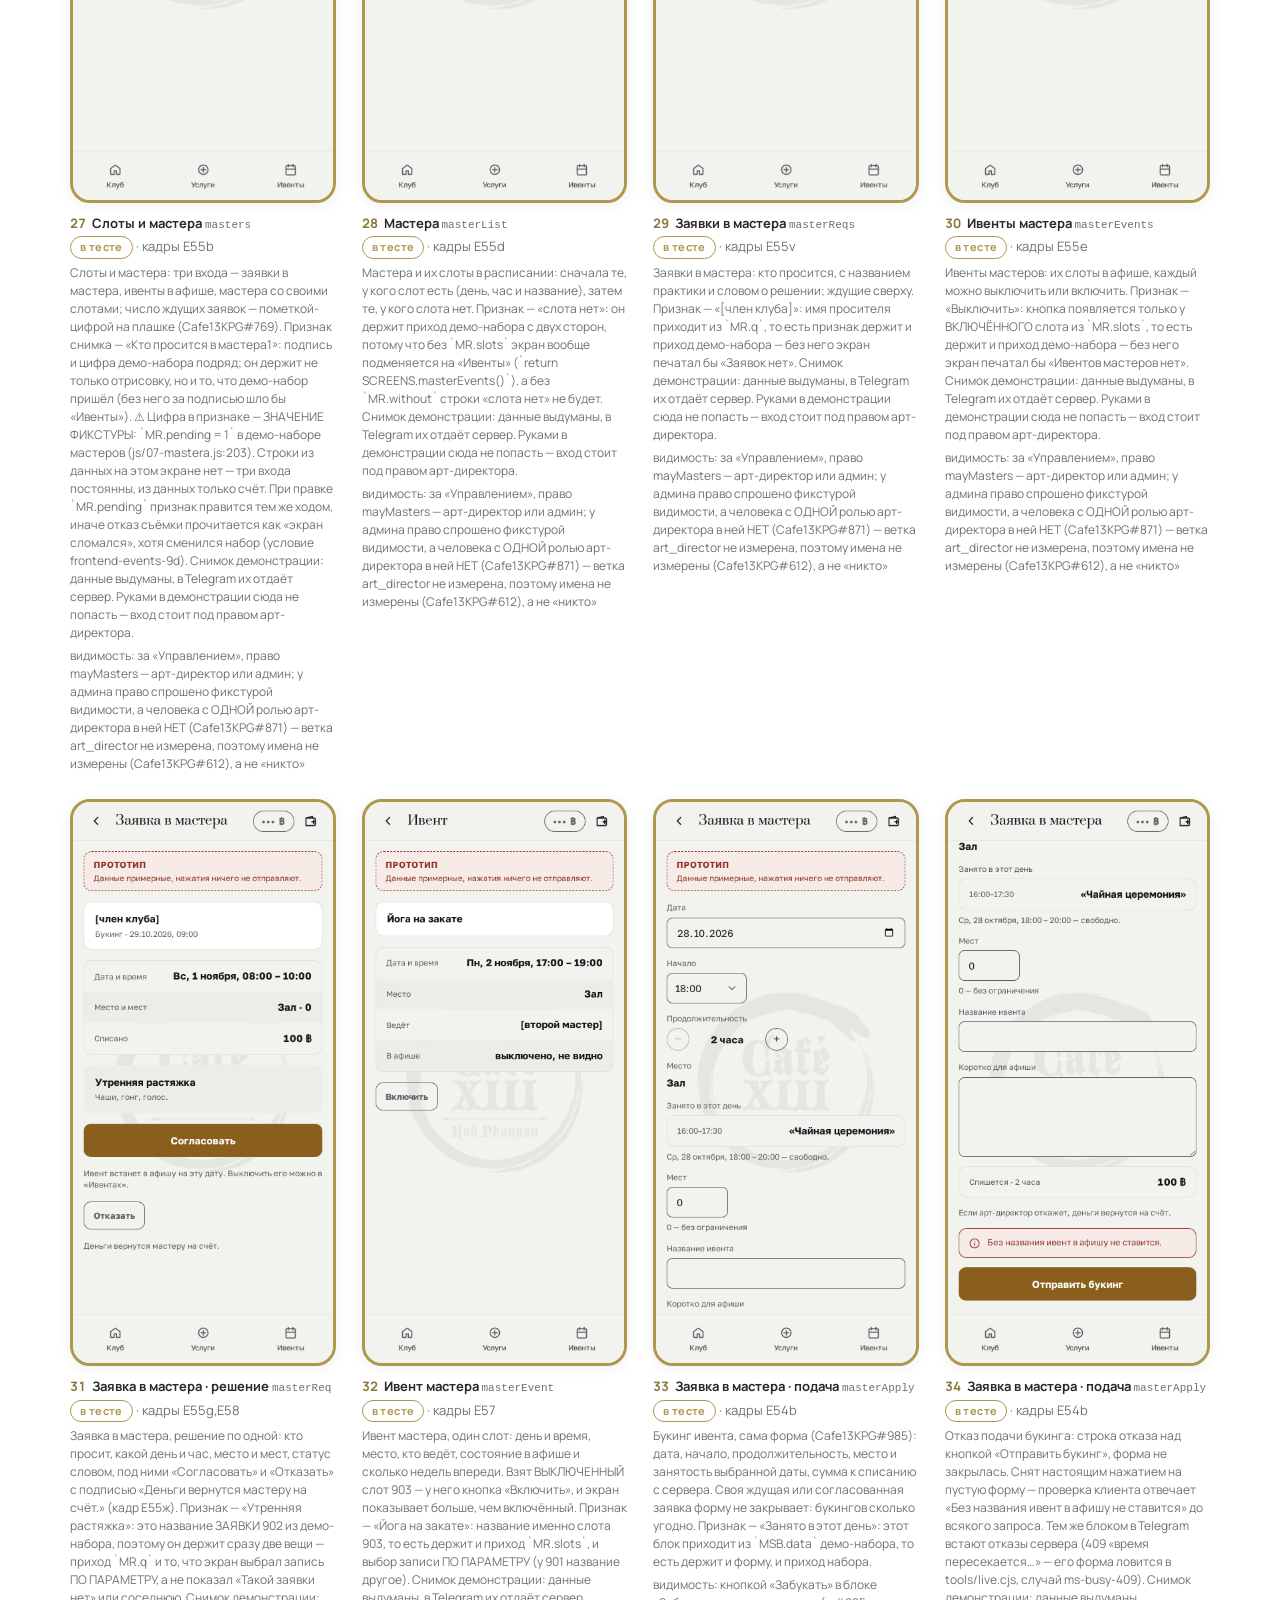
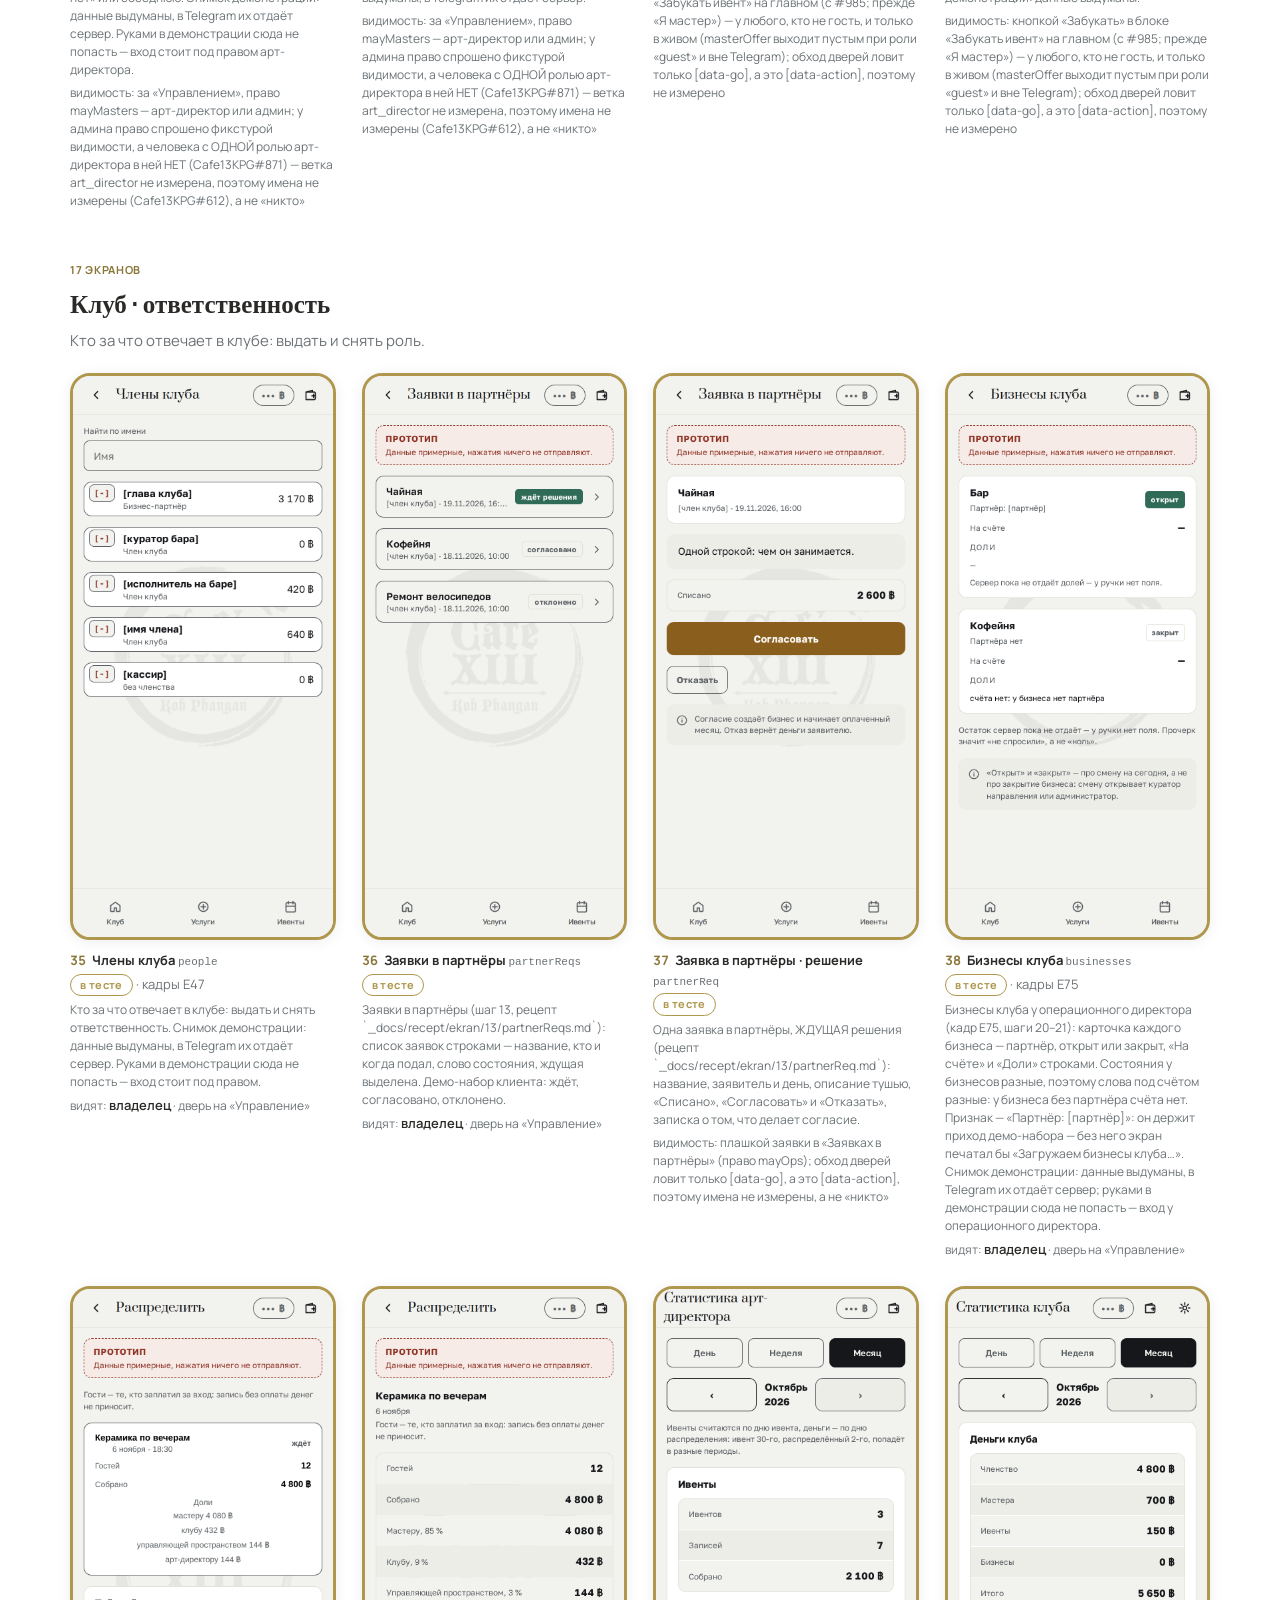
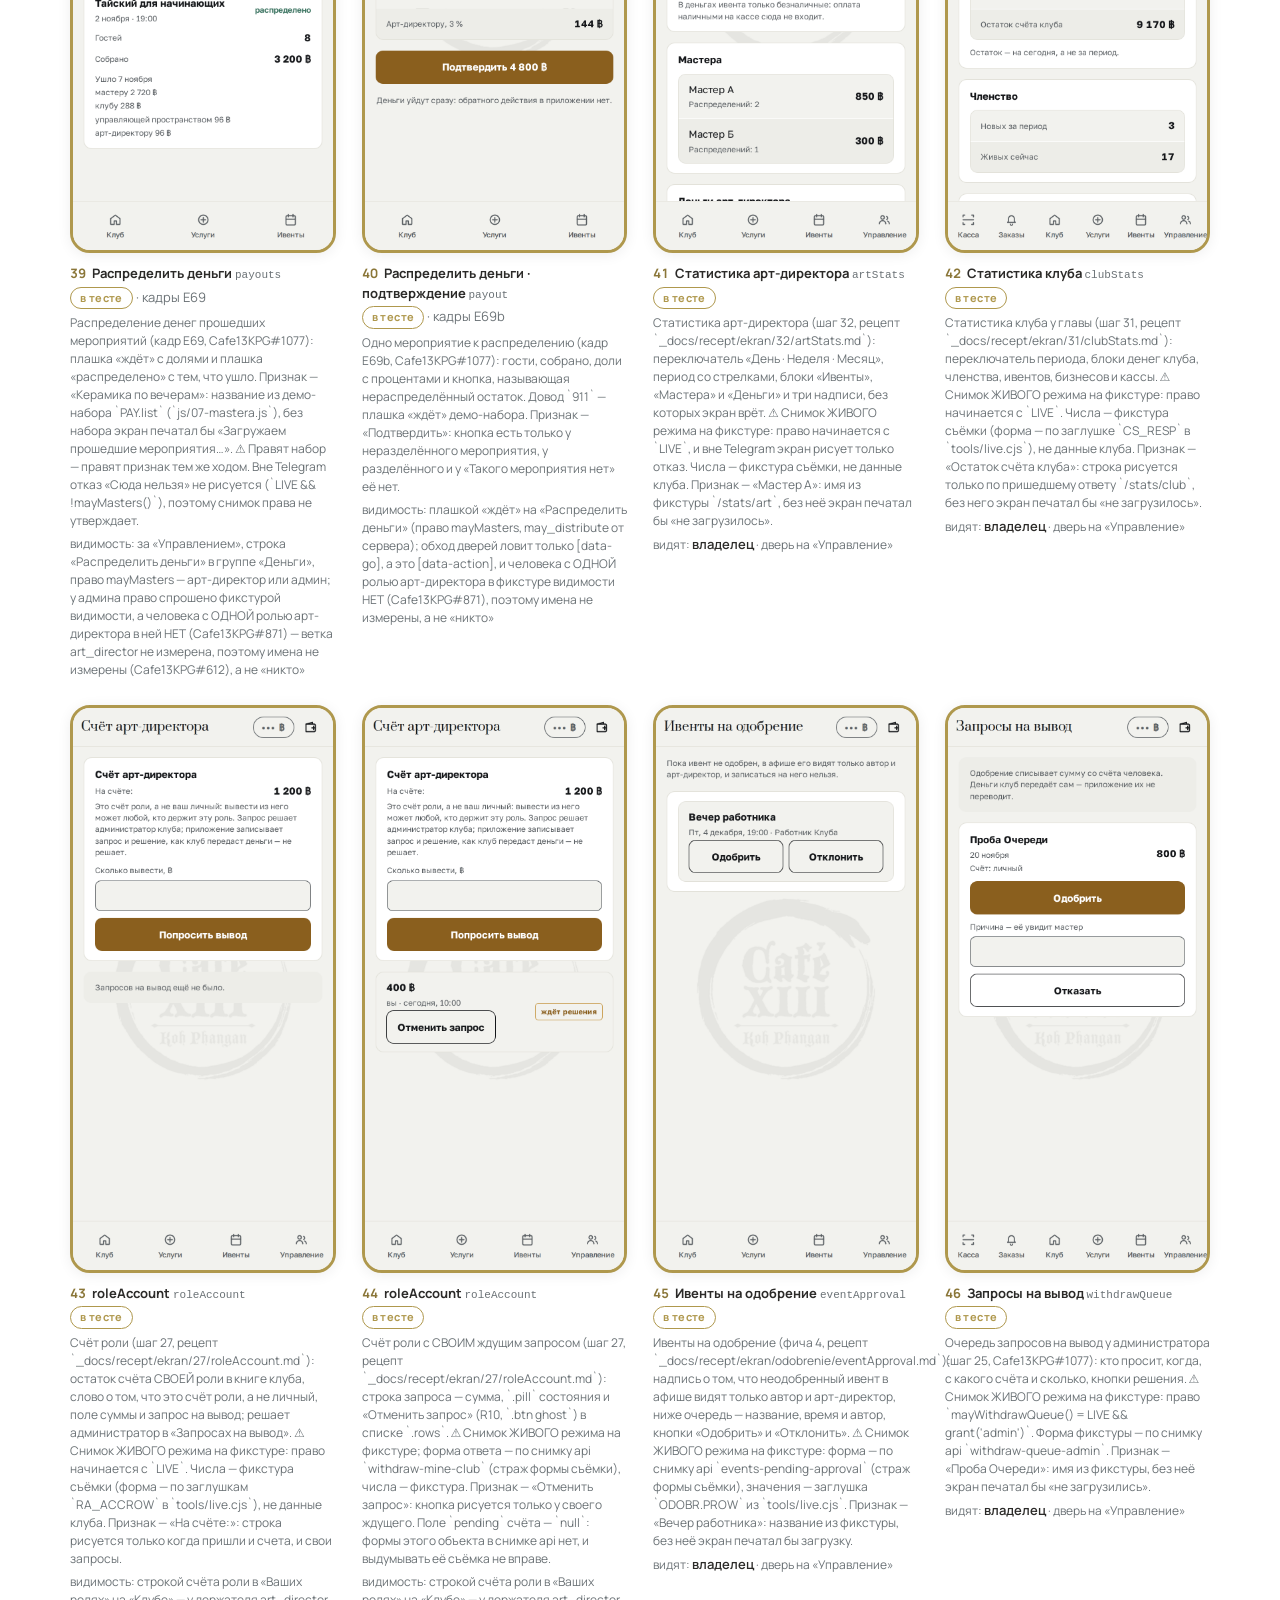
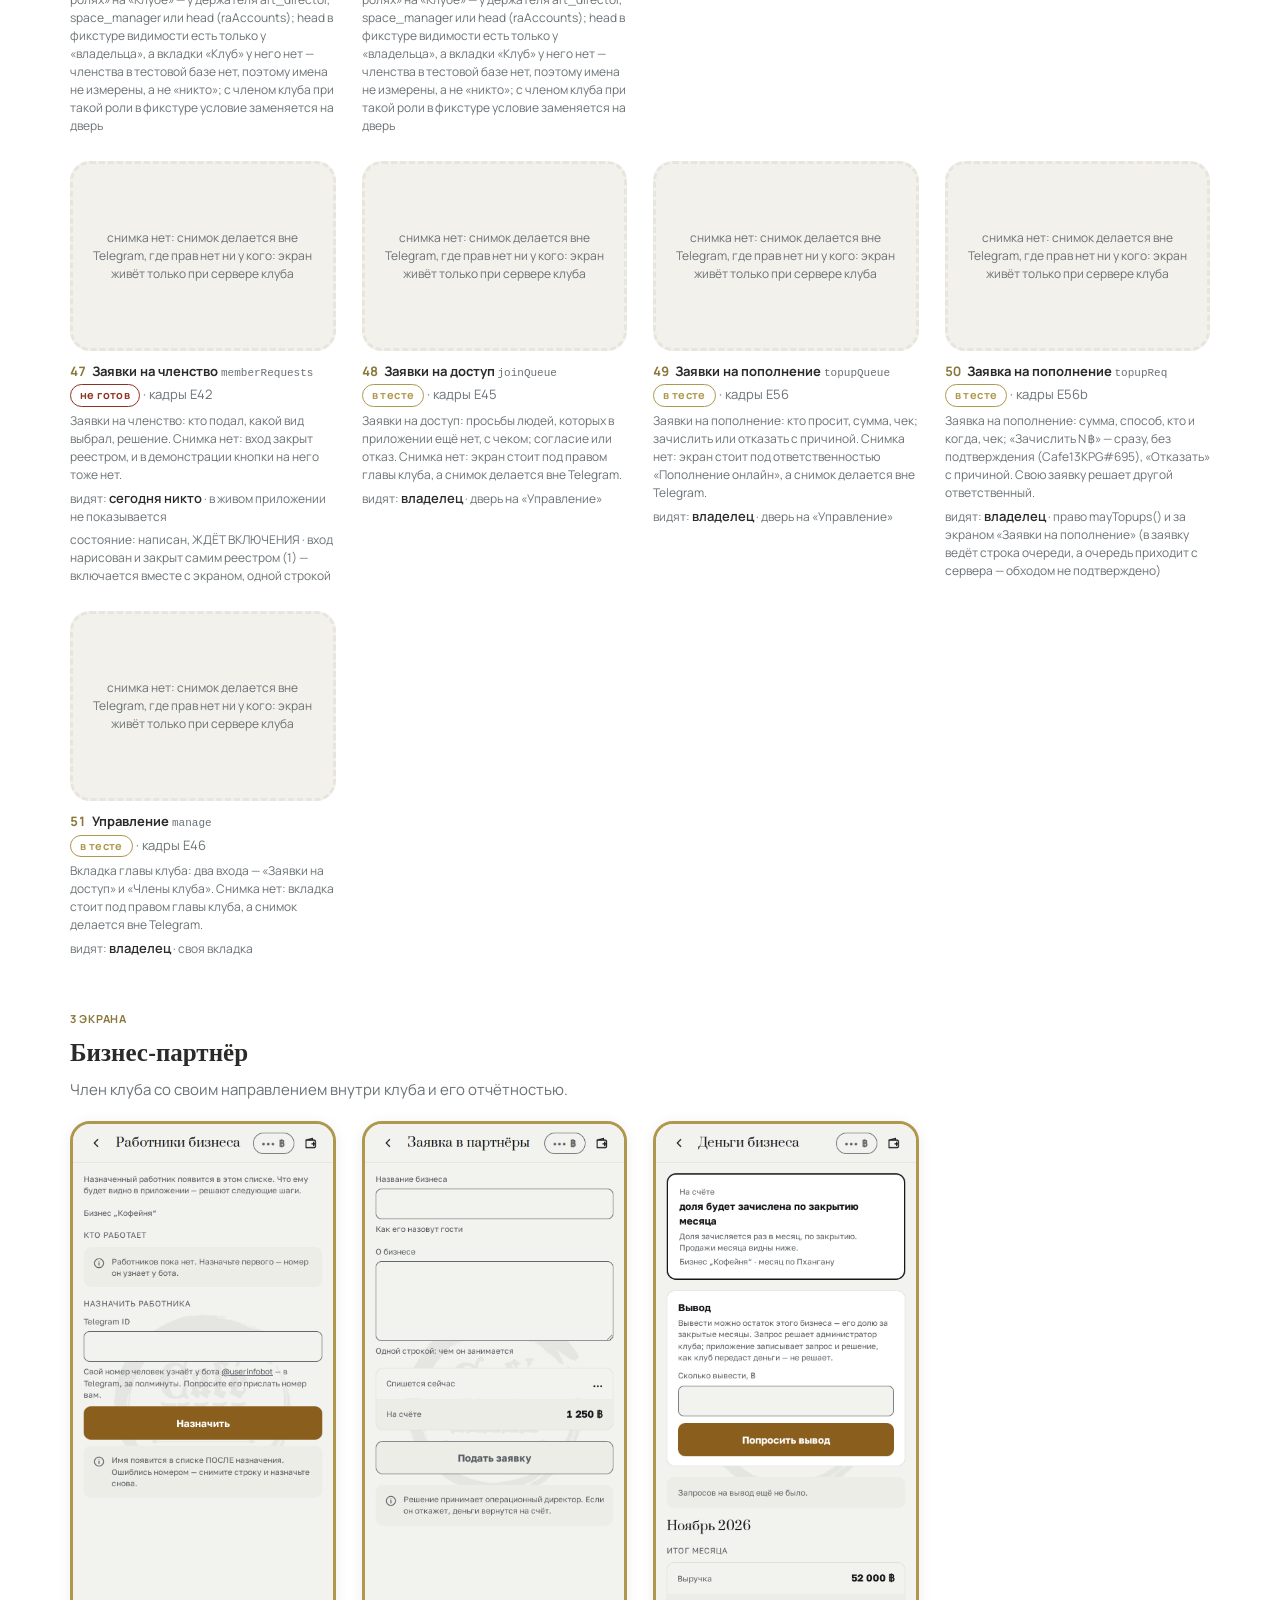
==== commit 05ed8f75: "Страница screens.html под стадии #475: семь экранов «в тесте» joinQueue, manage, topupQueue, topupRe" ====
--- a/screens.html
+++ b/screens.html
@@ -72,7 +72,7 @@
 <div class="meta">v217 · 26.11.2026 &middot; 91 экран, снимков 54 &middot; снимок — с живой страницы, 390&nbsp;&times;&nbsp;844 &middot; <a href="https://anatoly9837-lab.github.io/cafe13-miniapp/">открыть приложение</a></div>
 <p class="lead">Полная опись экранов мини-приложения клуба. Каждый снимок сделан с живой страницы на экране телефона 390 × 844 — это не макет и не рисунок поверх идеи: то же самое открывается по ссылке ниже.</p>
 <p class="lead">Стадия каждого экрана — рамкой, и берётся она из одного файла (СТАДИИ.tsv), а не ставится руками. «Видят» — это ВЫВОД ПО КОДУ приложения: от вкладок человека прибор идёт по входам на отрисованных экранах, пока находятся новые. Право без входа видимостью не считается. Где вход рисуется строкой данных сервера или туда уходит сам код, это сказано словами: «никто» у такого экрана значило бы не «пути нет», а «нечем измерить». Под каждым человеком экран никто не открывал, наблюдение — отдельный шаг. Состав ролей и членств взят из тестовой базы (замер devops5, 27.10.2026, только чтение), а в бою он другой: у владельца там бессрочное членство, и вкладка «Клуб» у него есть. Строка «состояние» у невключённого экрана отвечает на вопрос телефоном: вход в приложении открыт (человек дойдёт и увидит «Раздел ещё не подключён»), закрыт самим реестром (включится вместе с экраном) или его нет вовсе. Считается она по КЛИЕНТУ ЭТОЙ редакции — по тем же файлам, с которых снята видимость (склейка по `index.html`: одного `app.js` после разбивки нет), а не по выложенному: их сверяет отдельный прибор (tools/check-stages.py).</p>
-<p class="lead">снимков 54 &middot; экранов «в тесте» 61, из них БЕЗ снимка 14 — у них нет исполненного рецепта, и снимка с них не спрашивает никто: опись растёт ЗА рецептами, а не впереди них</p>
+<p class="lead">снимков 54 &middot; экранов «в тесте» 68, из них БЕЗ снимка 20 — у них нет исполненного рецепта, и снимка с них не спрашивает никто: опись растёт ЗА рецептами, а не впереди них</p>
 <div class="legend">
 <span style="color:#9AA0A3"><i></i>описан — состав и рецепт есть, кода нет</span>
 <span style="color:#9AA0A3"><i></i>до стадии 1 — кадр есть, рецепта и кода нет</span>
@@ -232,13 +232,13 @@
 <figure><div class="nosh">снимка нет: снимок делается вне Telegram, где прав нет ни у кого: экран живёт только при сервере клуба</div>
 <figcaption><b><span>47</span> &nbsp;Заявки на членство <em>memberRequests</em></b><span class="stage" style="color:#8E3324">не готов</span> &middot; кадры E42<span class="who">Заявки на членство: кто подал, какой вид выбрал, решение. Снимка нет: вход закрыт реестром, и в демонстрации кнопки на него тоже нет.</span><span class="who">видят: <b>сегодня никто</b> &middot; в живом приложении не показывается</span><span class="who">состояние: написан, ЖДЁТ ВКЛЮЧЕНИЯ &middot; вход нарисован и закрыт самим реестром (1) — включается вместе с экраном, одной строкой</span></figcaption></figure>
 <figure><div class="nosh">снимка нет: снимок делается вне Telegram, где прав нет ни у кого: экран живёт только при сервере клуба</div>
-<figcaption><b><span>48</span> &nbsp;Заявки на доступ <em>joinQueue</em></b><span class="stage" style="color:#8E3324">не готов</span> &middot; кадры E45<span class="who">Заявки на доступ: просьбы людей, которых в приложении ещё нет, с чеком; согласие или отказ. Снимка нет: экран стоит под правом главы клуба, а снимок делается вне Telegram.</span><span class="who">видят: <b>владелец</b> &middot; дверь на «Управление»</span></figcaption></figure>
-<figure><div class="nosh">снимка нет: снимок делается вне Telegram, где прав нет ни у кого: экран живёт только при сервере клуба</div>
-<figcaption><b><span>49</span> &nbsp;Заявки на пополнение <em>topupQueue</em></b><span class="stage" style="color:#8E3324">не готов</span> &middot; кадры E56<span class="who">Заявки на пополнение: кто просит, сумма, чек; зачислить или отказать с причиной. Снимка нет: экран стоит под ответственностью «Пополнение онлайн», а снимок делается вне Telegram.</span><span class="who">видят: <b>владелец</b> &middot; дверь на «Управление»</span></figcaption></figure>
-<figure><div class="nosh">снимка нет: снимок делается вне Telegram, где прав нет ни у кого: экран живёт только при сервере клуба</div>
-<figcaption><b><span>50</span> &nbsp;Заявка на пополнение <em>topupReq</em></b><span class="stage" style="color:#8E3324">не готов</span> &middot; кадры E56b<span class="who">Заявка на пополнение: сумма, способ, кто и когда, чек; «Зачислить N ฿» — сразу, без подтверждения (Cafe13KPG#695), «Отказать» с причиной. Свою заявку решает другой ответственный.</span><span class="who">видят: <b>владелец</b> &middot; право mayTopups() и за экраном «Заявки на пополнение» (в заявку ведёт строка очереди, а очередь приходит с сервера — обходом не подтверждено)</span></figcaption></figure>
-<figure><div class="nosh">снимка нет: снимок делается вне Telegram, где прав нет ни у кого: экран живёт только при сервере клуба</div>
-<figcaption><b><span>51</span> &nbsp;Управление <em>manage</em></b><span class="stage" style="color:#8E3324">не готов</span> &middot; кадры E46<span class="who">Вкладка главы клуба: два входа — «Заявки на доступ» и «Члены клуба». Снимка нет: вкладка стоит под правом главы клуба, а снимок делается вне Telegram.</span><span class="who">видят: <b>владелец</b> &middot; своя вкладка</span></figcaption></figure>
+<figcaption><b><span>48</span> &nbsp;Заявки на доступ <em>joinQueue</em></b><span class="stage" style="color:#AF984D">в тесте</span> &middot; кадры E45<span class="who">Заявки на доступ: просьбы людей, которых в приложении ещё нет, с чеком; согласие или отказ. Снимка нет: экран стоит под правом главы клуба, а снимок делается вне Telegram.</span><span class="who">видят: <b>владелец</b> &middot; дверь на «Управление»</span></figcaption></figure>
+<figure><div class="nosh">снимка нет: снимок делается вне Telegram, где прав нет ни у кого: экран живёт только при сервере клуба</div>
+<figcaption><b><span>49</span> &nbsp;Заявки на пополнение <em>topupQueue</em></b><span class="stage" style="color:#AF984D">в тесте</span> &middot; кадры E56<span class="who">Заявки на пополнение: кто просит, сумма, чек; зачислить или отказать с причиной. Снимка нет: экран стоит под ответственностью «Пополнение онлайн», а снимок делается вне Telegram.</span><span class="who">видят: <b>владелец</b> &middot; дверь на «Управление»</span></figcaption></figure>
+<figure><div class="nosh">снимка нет: снимок делается вне Telegram, где прав нет ни у кого: экран живёт только при сервере клуба</div>
+<figcaption><b><span>50</span> &nbsp;Заявка на пополнение <em>topupReq</em></b><span class="stage" style="color:#AF984D">в тесте</span> &middot; кадры E56b<span class="who">Заявка на пополнение: сумма, способ, кто и когда, чек; «Зачислить N ฿» — сразу, без подтверждения (Cafe13KPG#695), «Отказать» с причиной. Свою заявку решает другой ответственный.</span><span class="who">видят: <b>владелец</b> &middot; право mayTopups() и за экраном «Заявки на пополнение» (в заявку ведёт строка очереди, а очередь приходит с сервера — обходом не подтверждено)</span></figcaption></figure>
+<figure><div class="nosh">снимка нет: снимок делается вне Telegram, где прав нет ни у кого: экран живёт только при сервере клуба</div>
+<figcaption><b><span>51</span> &nbsp;Управление <em>manage</em></b><span class="stage" style="color:#AF984D">в тесте</span> &middot; кадры E46<span class="who">Вкладка главы клуба: два входа — «Заявки на доступ» и «Члены клуба». Снимка нет: вкладка стоит под правом главы клуба, а снимок делается вне Telegram.</span><span class="who">видят: <b>владелец</b> &middot; своя вкладка</span></figcaption></figure>
 </div></section>
 <section id="g7"><div class="head">
 <span class="count">3 экрана</span>
@@ -286,8 +286,8 @@
 <span class="count">1 экран</span>
 <h2>Бар · куратор</h2>
 <p>Кабинет куратора: деньги месяца, доля клуба, состояние меню.</p></div><div class="grid">
-<figure><div class="shot" style="border-color:#8E3324"><img loading="lazy" src="screens/80-my-biz.png" alt="Карточка дела (фича 10, рецепт `_docs/recept/ekran/moi-biznesy/myBiz.md`): рабоч" width="780" height="1688"></div>
-<figcaption><b><span>63</span> &nbsp;Карточка бизнеса <em>myBiz</em></b><span class="stage" style="color:#8E3324">не готов</span><span class="who">Карточка дела (фича 10, рецепт `_docs/recept/ekran/moi-biznesy/myBiz.md`): рабочие строки ОДНОГО выбранного дела — заказы, карточки меню, доход и расход. Вход — строка дела в группе «Мои бизнесы» на «Клубе»; группа есть у куратора или бара ДВУХ активных дел и больше, при одном деле строки стоят на «Клубе», как прежде. ⚠ Снимок ЖИВОГО режима на фикстуре: куратор «Бара» (7) и «Чайной у моря» (9), снят вход в «Чайную». Признак — «Бизнес «Чайная у моря»»: название выбранного дела словом сервера, то есть он держит и сам выбор, и то, что открылось не первое дело списка.</span><span class="who">видимость: строкой дела в группе «Мои бизнесы» на «Клубе» — у куратора или бара двух активных бизнесов и больше (гранты bar/curator с direction_id); обход дверей ловит только [data-go], а это [data-action], и в фикстуре видимости такого человека нет, поэтому имена не измерены, а не «никто»</span></figcaption></figure>
+<figure><div class="shot" style="border-color:#AF984D"><img loading="lazy" src="screens/80-my-biz.png" alt="Карточка дела (фича 10, рецепт `_docs/recept/ekran/moi-biznesy/myBiz.md`): рабоч" width="780" height="1688"></div>
+<figcaption><b><span>63</span> &nbsp;Карточка бизнеса <em>myBiz</em></b><span class="stage" style="color:#AF984D">в тесте</span><span class="who">Карточка дела (фича 10, рецепт `_docs/recept/ekran/moi-biznesy/myBiz.md`): рабочие строки ОДНОГО выбранного дела — заказы, карточки меню, доход и расход. Вход — строка дела в группе «Мои бизнесы» на «Клубе»; группа есть у куратора или бара ДВУХ активных дел и больше, при одном деле строки стоят на «Клубе», как прежде. ⚠ Снимок ЖИВОГО режима на фикстуре: куратор «Бара» (7) и «Чайной у моря» (9), снят вход в «Чайную». Признак — «Бизнес «Чайная у моря»»: название выбранного дела словом сервера, то есть он держит и сам выбор, и то, что открылось не первое дело списка.</span><span class="who">видимость: строкой дела в группе «Мои бизнесы» на «Клубе» — у куратора или бара двух активных бизнесов и больше (гранты bar/curator с direction_id); обход дверей ловит только [data-go], а это [data-action], и в фикстуре видимости такого человека нет, поэтому имена не измерены, а не «никто»</span></figcaption></figure>
 </div></section>
 <section id="g12"><div class="head">
 <span class="count">22 экрана</span>
@@ -320,7 +320,7 @@
 <figure><div class="nosh">снимка нет: снимок делается вне Telegram, где прав нет ни у кого: экран живёт только при сервере клуба</div>
 <figcaption><b><span>76</span> &nbsp;Раздел временно недоступен <em>frozen</em></b><span class="stage" style="color:#9AA0A3">служебный</span><span class="who"></span><span class="who">видимость: показывается вместо любого замороженного экрана (FROZEN, слово владельца 29.10.2026)</span></figcaption></figure>
 <figure><div class="nosh">снимка нет: снимок делается вне Telegram, где прав нет ни у кого: экран живёт только при сервере клуба</div>
-<figcaption><b><span>77</span> &nbsp;Календарь <em>calendar</em></b><span class="stage" style="color:#8E3324">не готов</span><span class="who"></span><span class="who">видят: <b>владелец, работник без членства, куратор с живым членством, работник бара без членства, гость без ролей</b> &middot; дверь на «Афиша»</span></figcaption></figure>
+<figcaption><b><span>77</span> &nbsp;Календарь <em>calendar</em></b><span class="stage" style="color:#AF984D">в тесте</span><span class="who"></span><span class="who">видят: <b>владелец, работник без членства, куратор с живым членством, работник бара без членства, гость без ролей</b> &middot; дверь на «Афиша»</span></figcaption></figure>
 <figure><div class="nosh">снимка нет: снимок делается вне Telegram, где прав нет ни у кого: экран живёт только при сервере клуба</div>
 <figcaption><b><span>78</span> &nbsp;Чайные мастера <em>teaMasters</em></b><span class="stage" style="color:#AF984D">в тесте</span><span class="who"></span><span class="who">видят: <b>сегодня никто</b> &middot; в живом приложении не показывается</span></figcaption></figure>
 <figure><div class="nosh">снимка нет: снимок делается вне Telegram, где прав нет ни у кого: экран живёт только при сервере клуба</div>
@@ -330,7 +330,7 @@
 <figure><div class="nosh">снимка нет: снимок делается вне Telegram, где прав нет ни у кого: экран живёт только при сервере клуба</div>
 <figcaption><b><span>81</span> &nbsp;Карточка чайного мастера <em>teaApply</em></b><span class="stage" style="color:#AF984D">в тесте</span><span class="who"></span><span class="who">видят: <b>сегодня никто</b> &middot; в живом приложении не показывается</span></figcaption></figure>
 <figure><div class="nosh">снимка нет: снимок делается вне Telegram, где прав нет ни у кого: экран живёт только при сервере клуба</div>
-<figcaption><b><span>82</span> &nbsp;Чайная церемония · заявка <em>teaHold</em></b><span class="stage" style="color:#8E3324">не готов</span><span class="who"></span><span class="who">видят: <b>сегодня никто</b> &middot; в живом приложении не показывается</span></figcaption></figure>
+<figcaption><b><span>82</span> &nbsp;Чайная церемония · заявка <em>teaHold</em></b><span class="stage" style="color:#AF984D">в тесте</span><span class="who"></span><span class="who">видят: <b>сегодня никто</b> &middot; в живом приложении не показывается</span></figcaption></figure>
 <figure><div class="nosh">снимка нет: снимок делается вне Telegram, где прав нет ни у кого: экран живёт только при сервере клуба</div>
 <figcaption><b><span>83</span> &nbsp;Чайная церемония <em>teaJoin</em></b><span class="stage" style="color:#AF984D">в тесте</span><span class="who"></span><span class="who">видят: <b>сегодня никто</b> &middot; в живом приложении не показывается</span></figcaption></figure>
 <figure><div class="nosh">снимка нет: снимок делается вне Telegram, где прав нет ни у кого: экран живёт только при сервере клуба</div>
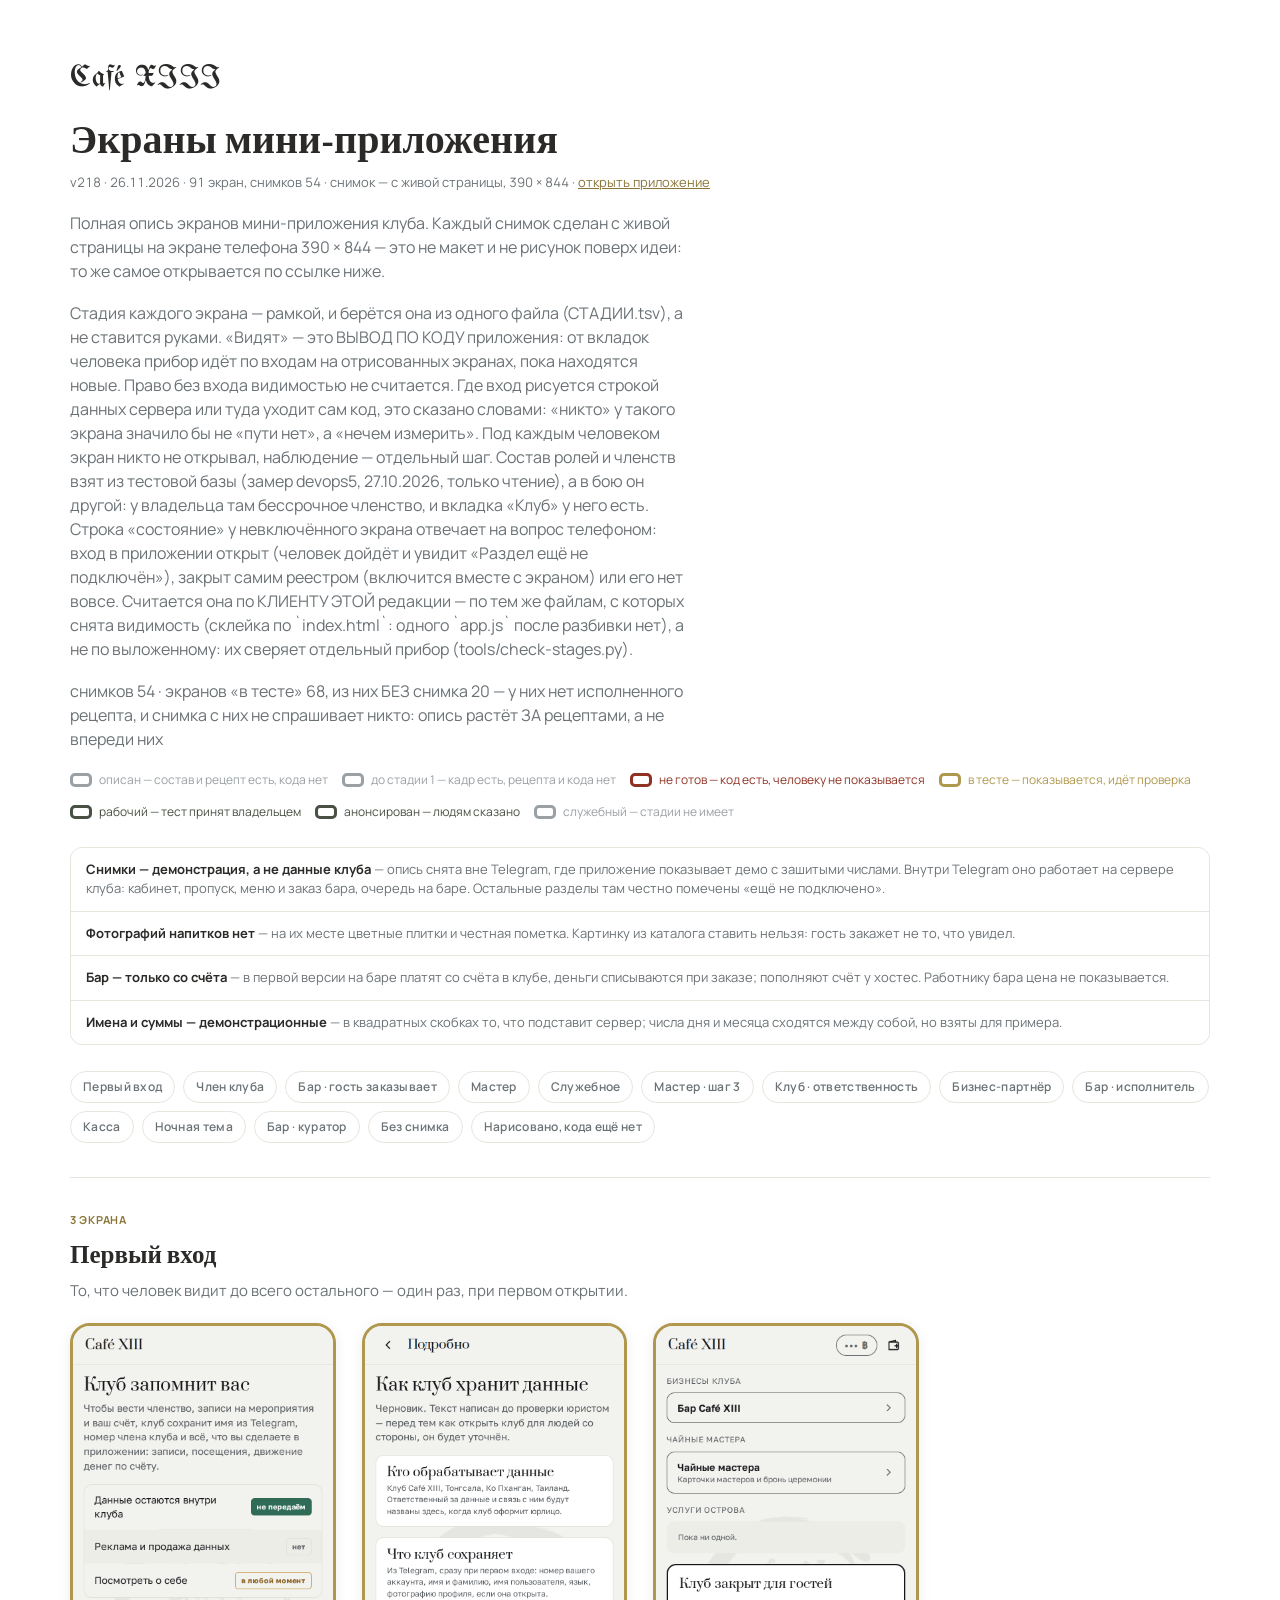
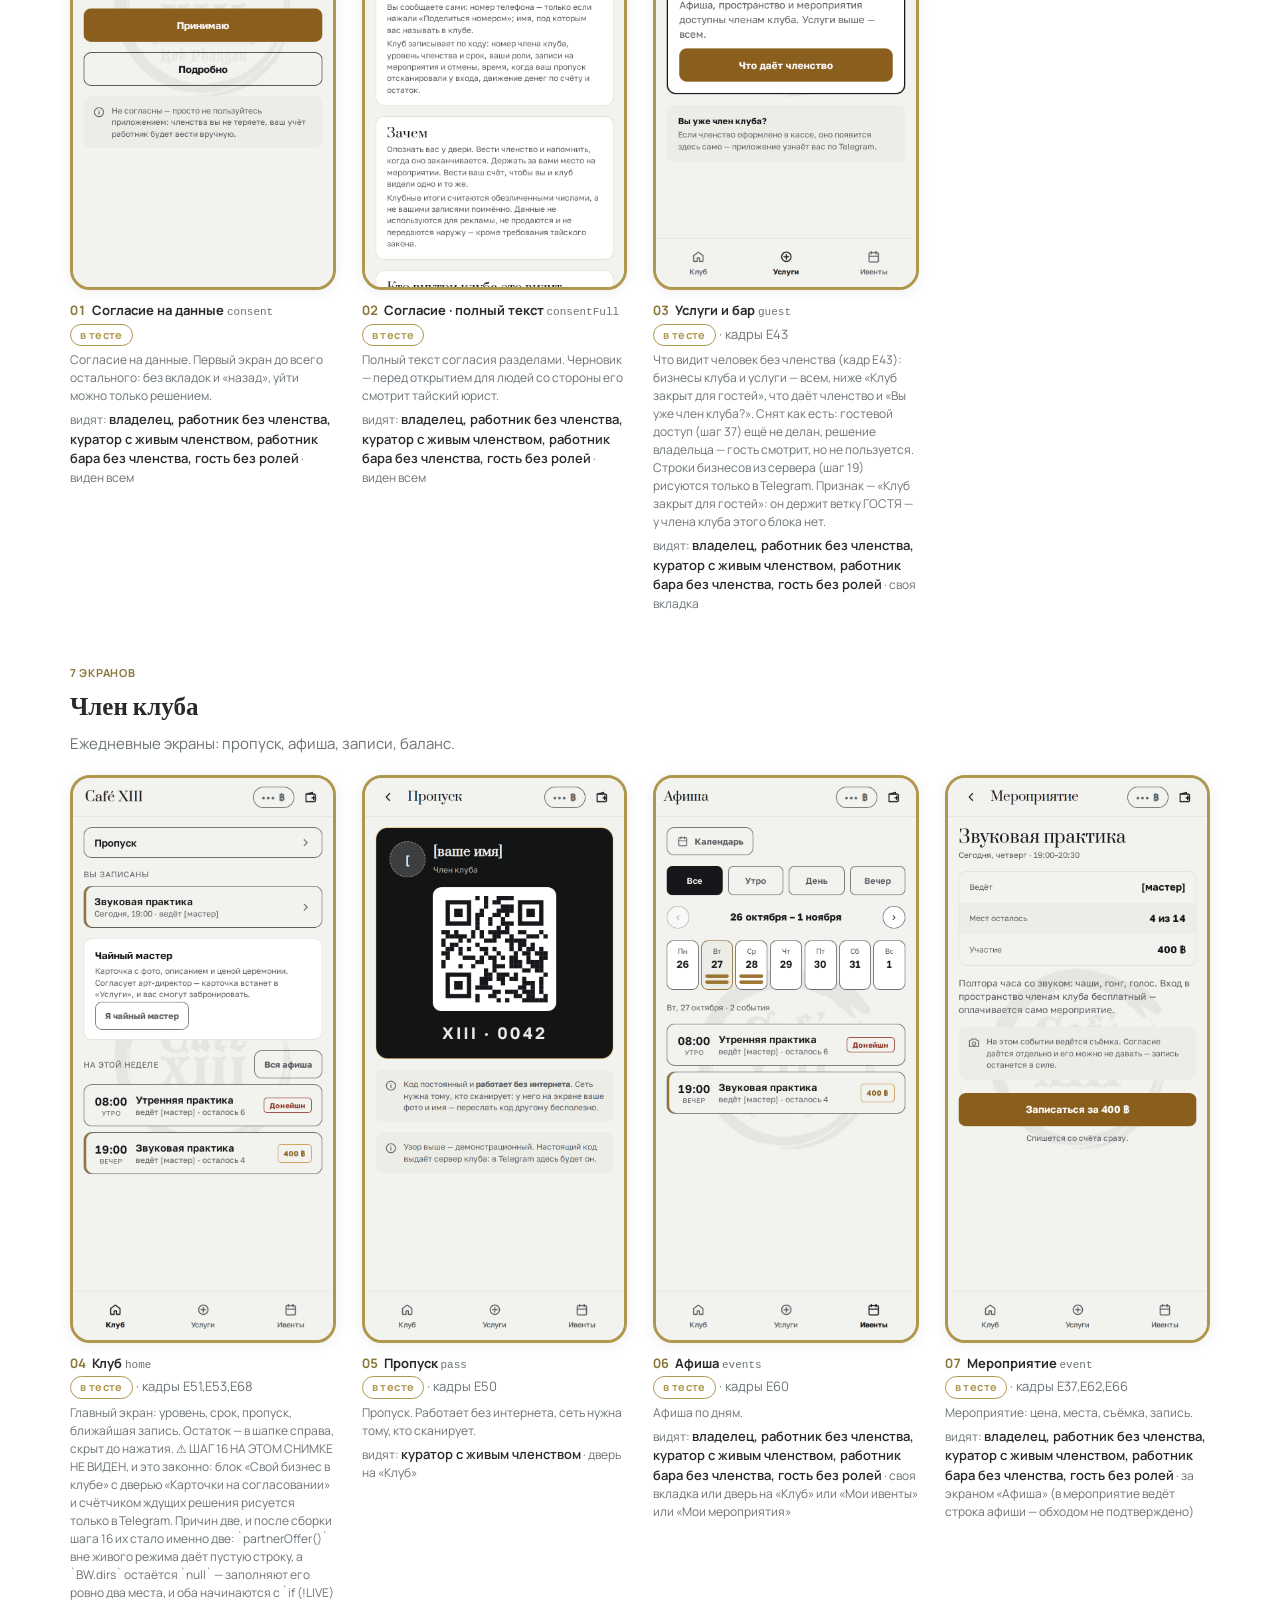
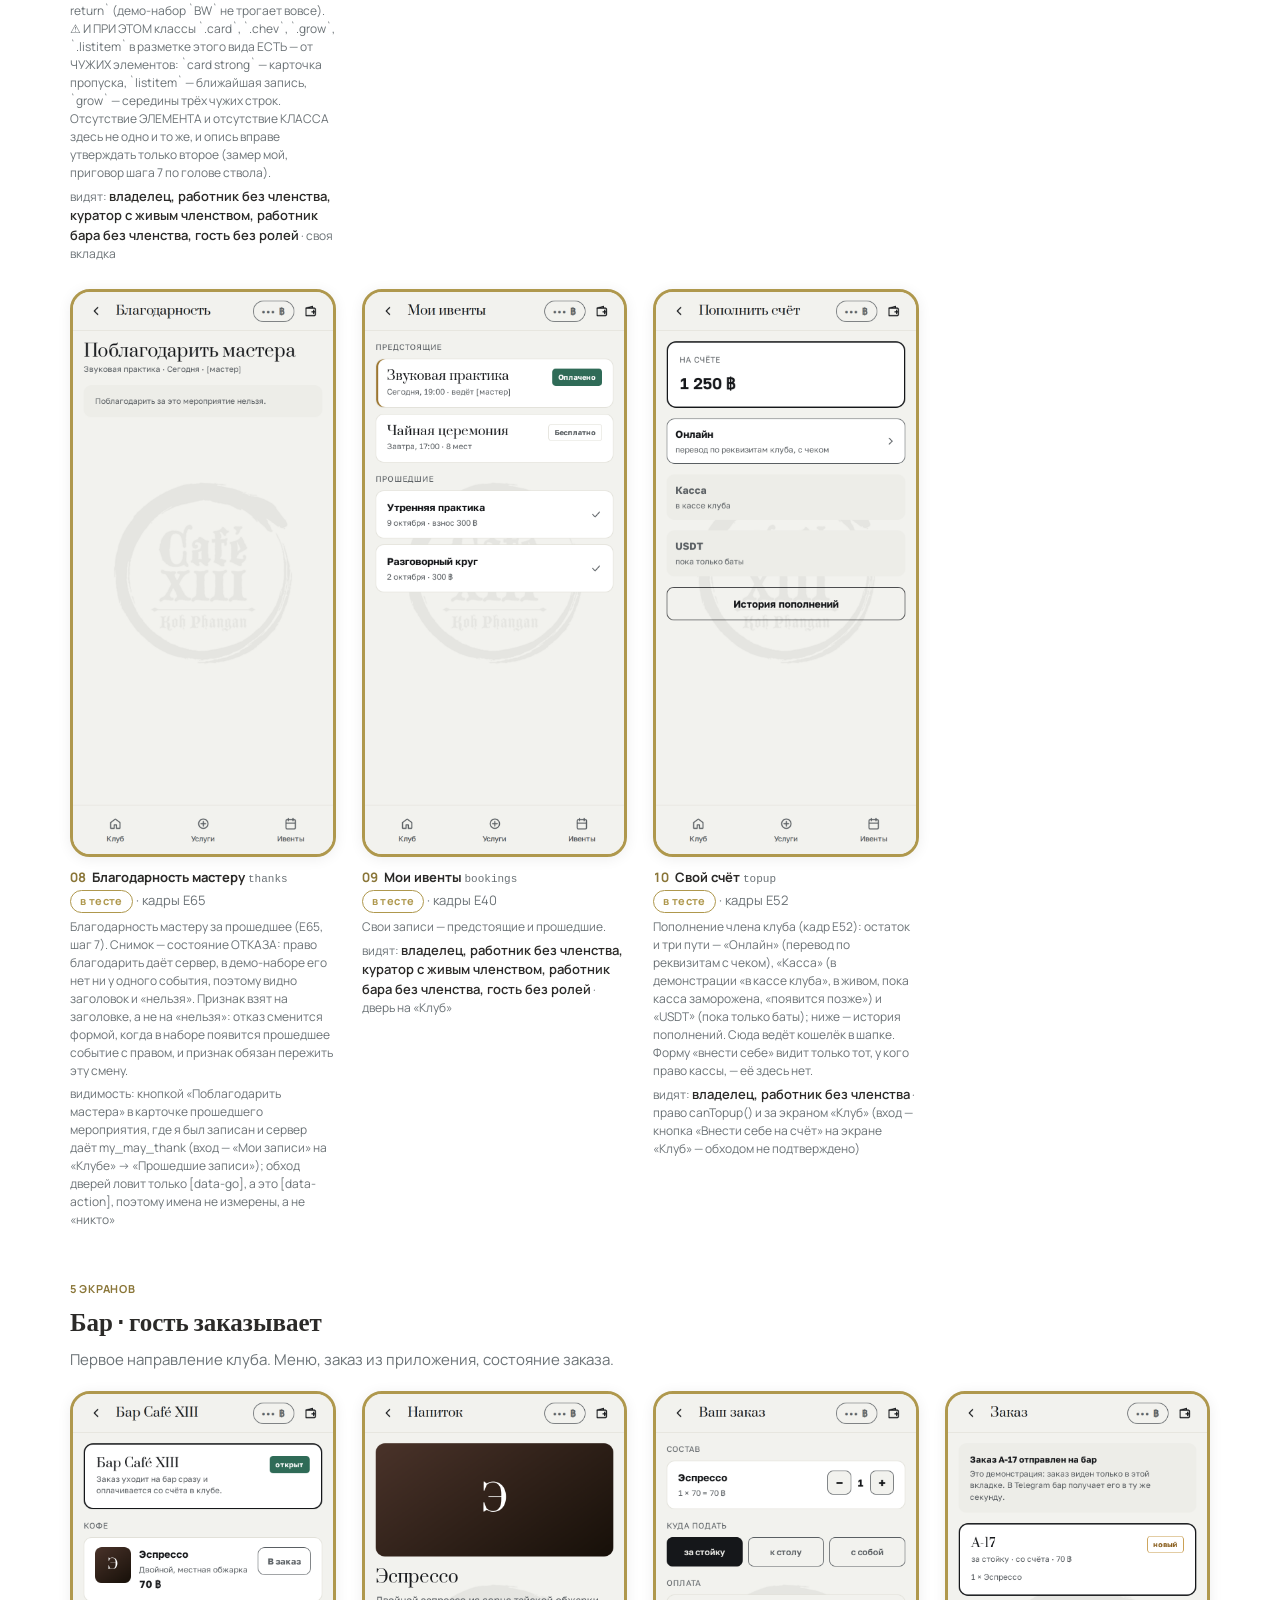
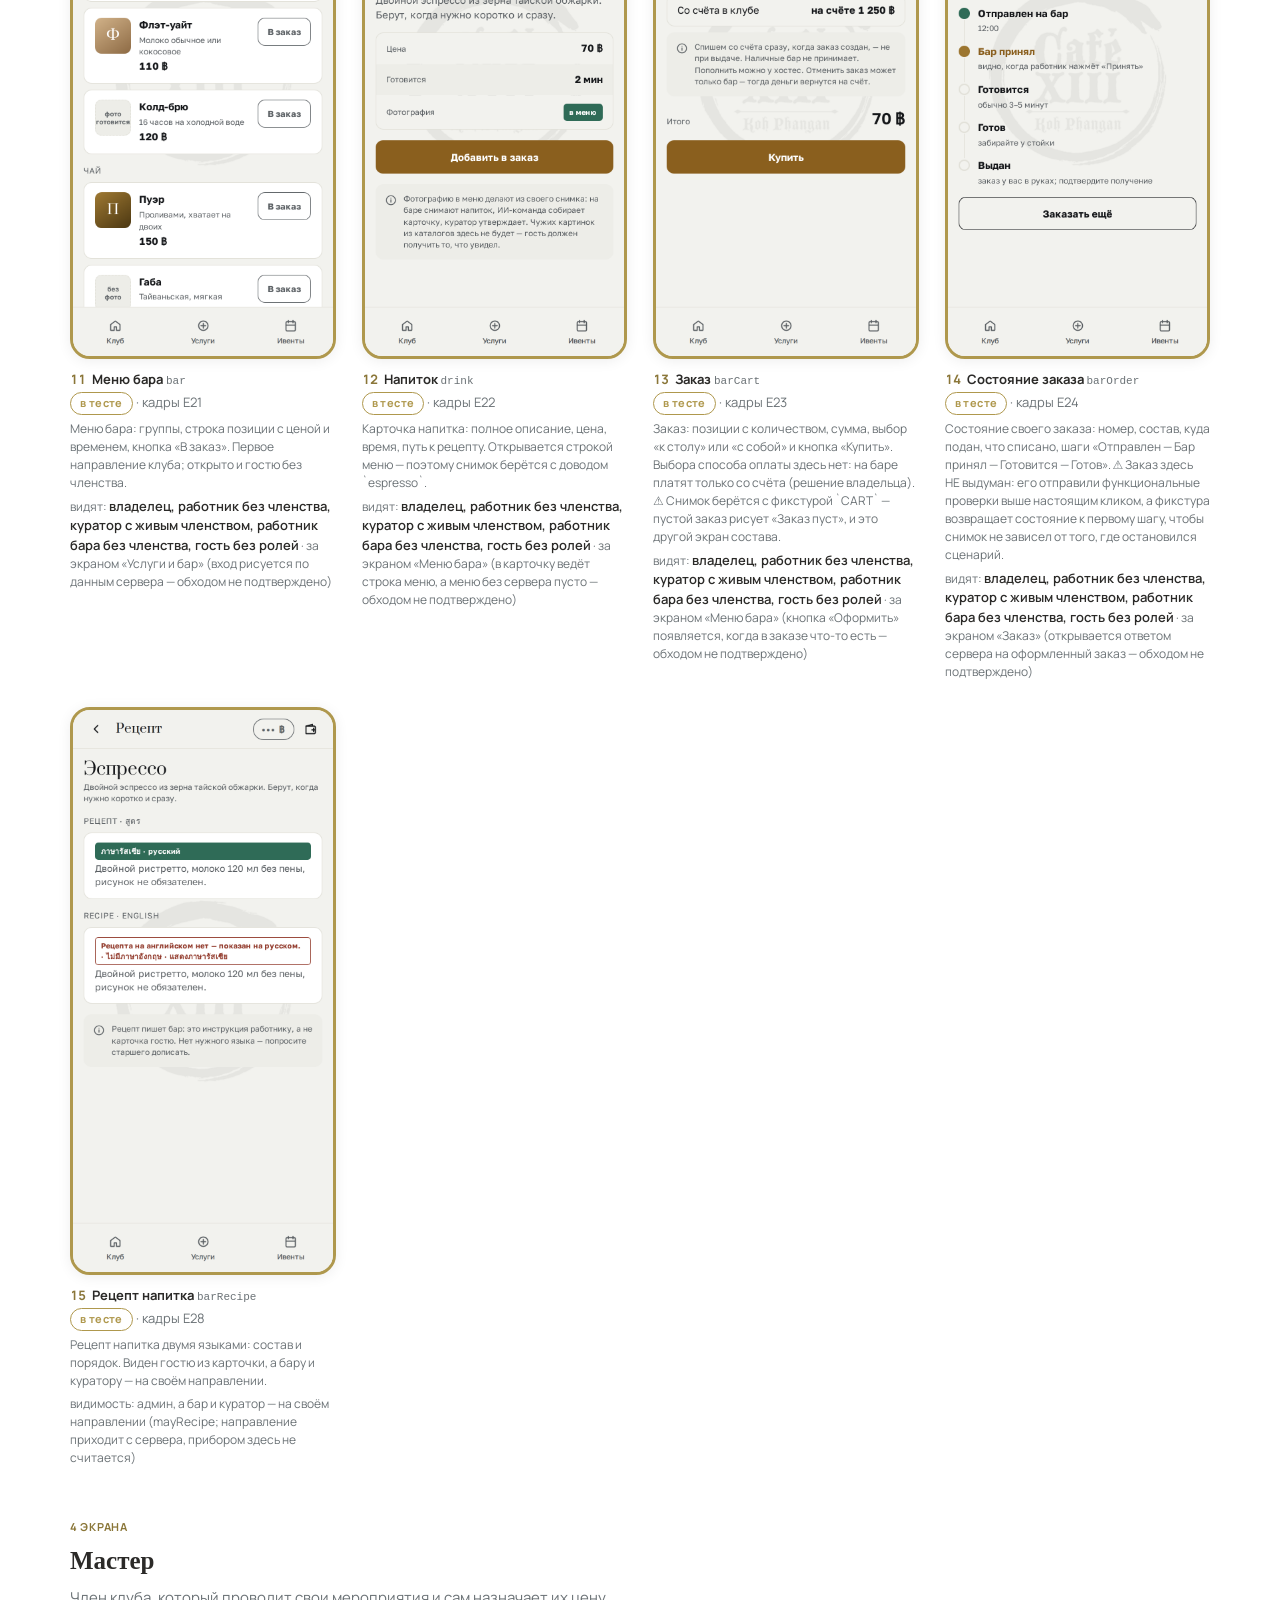
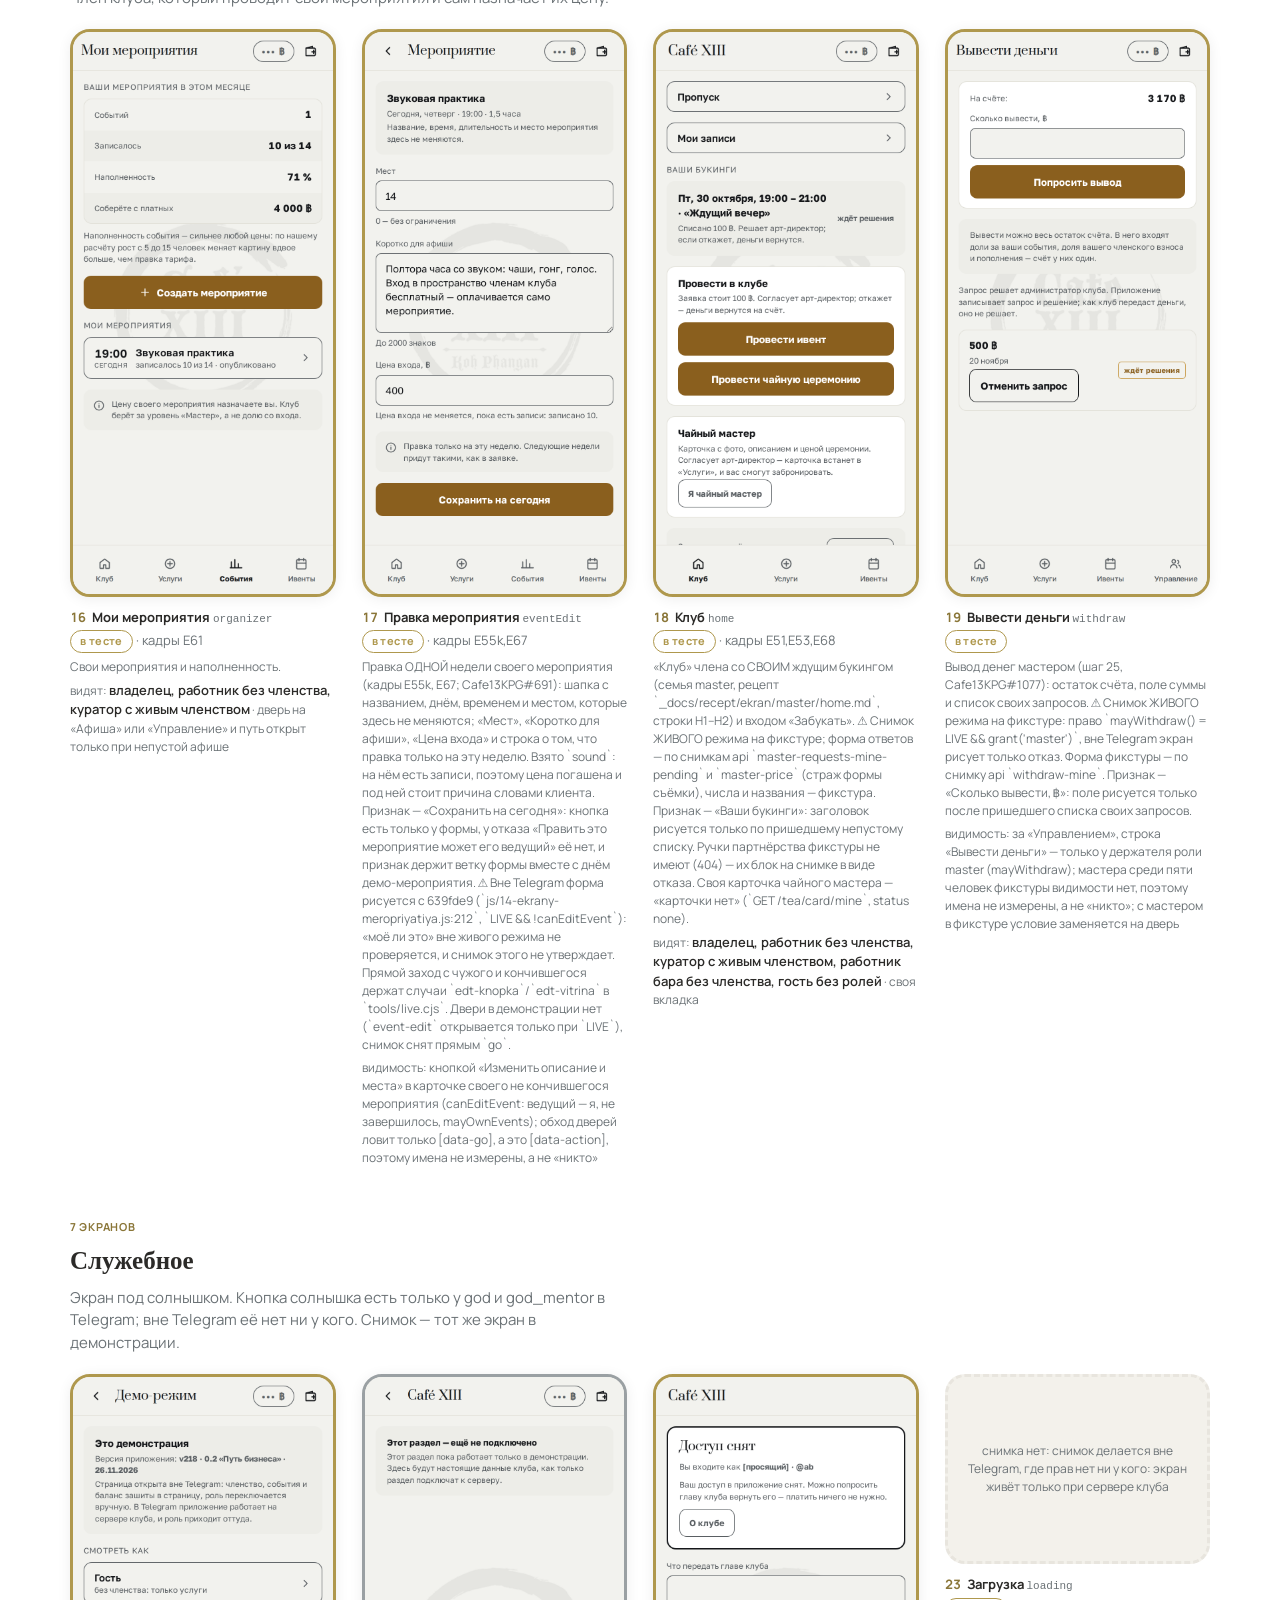
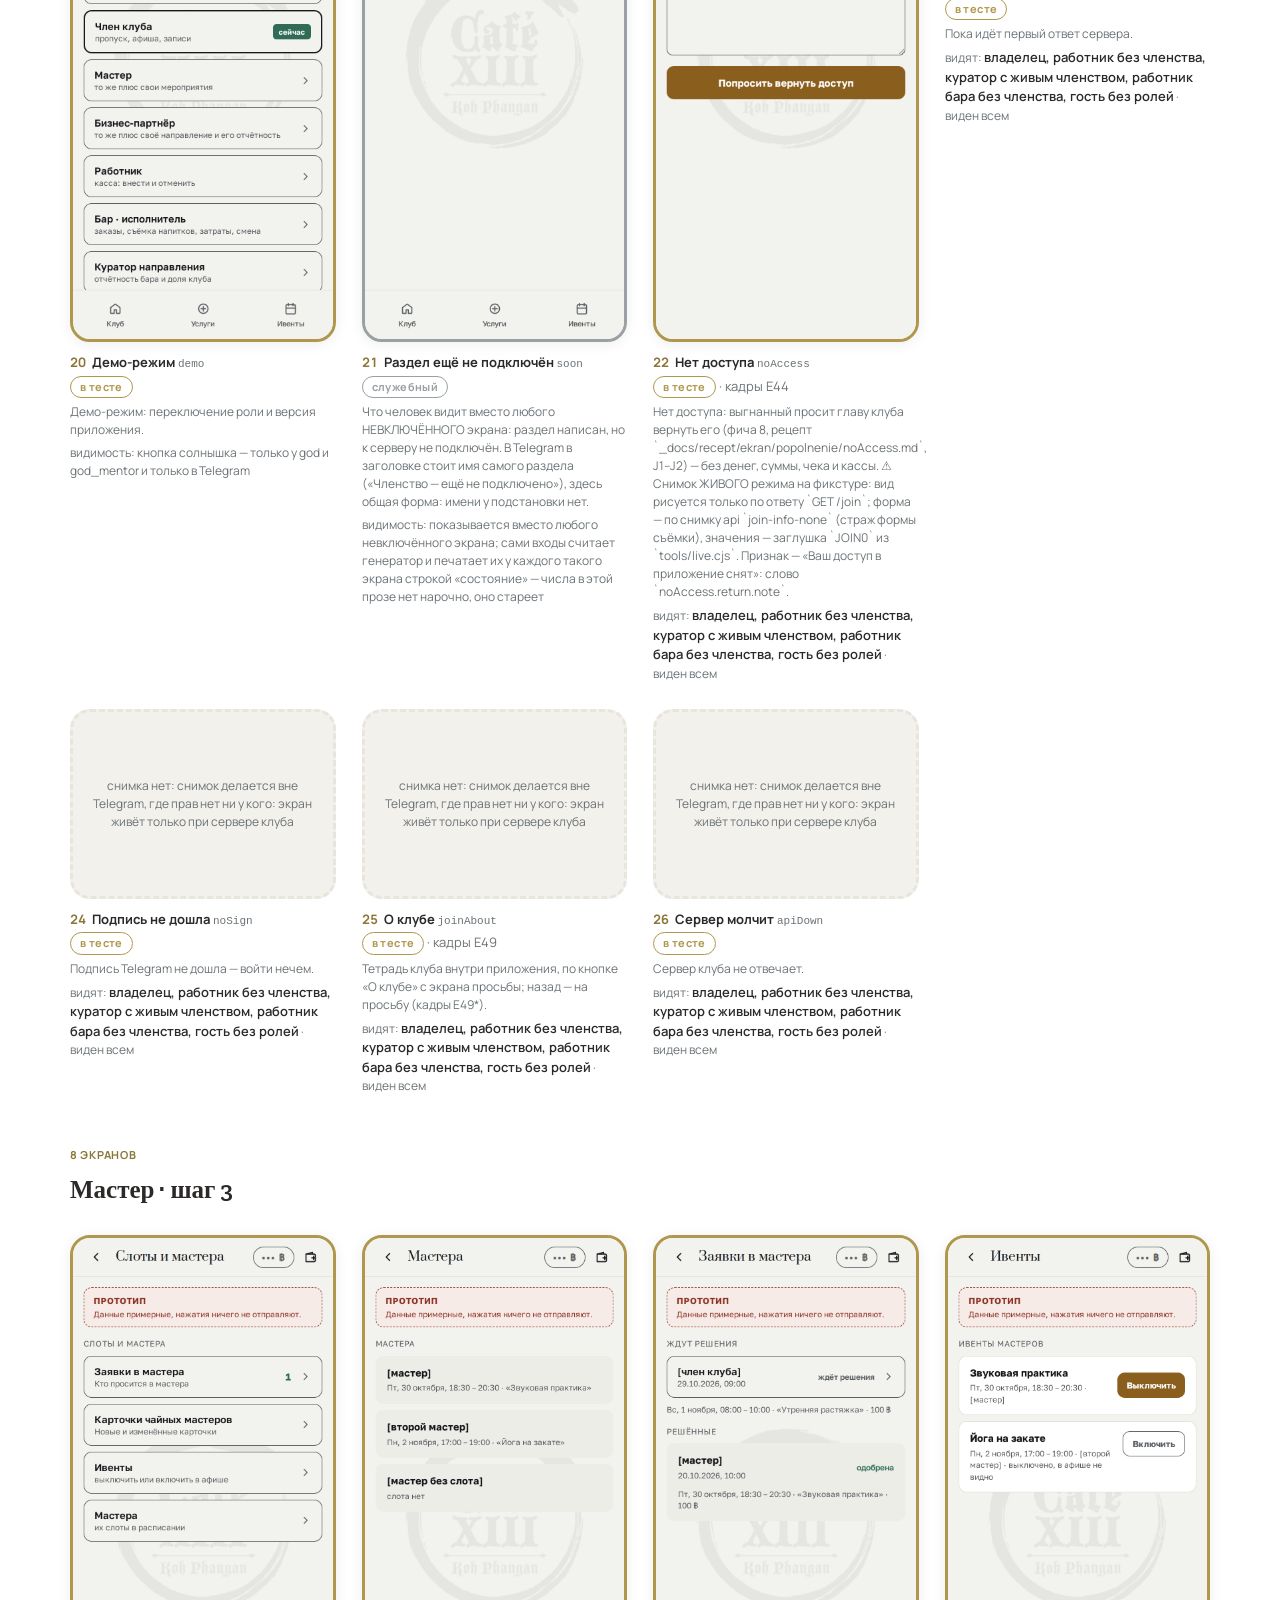
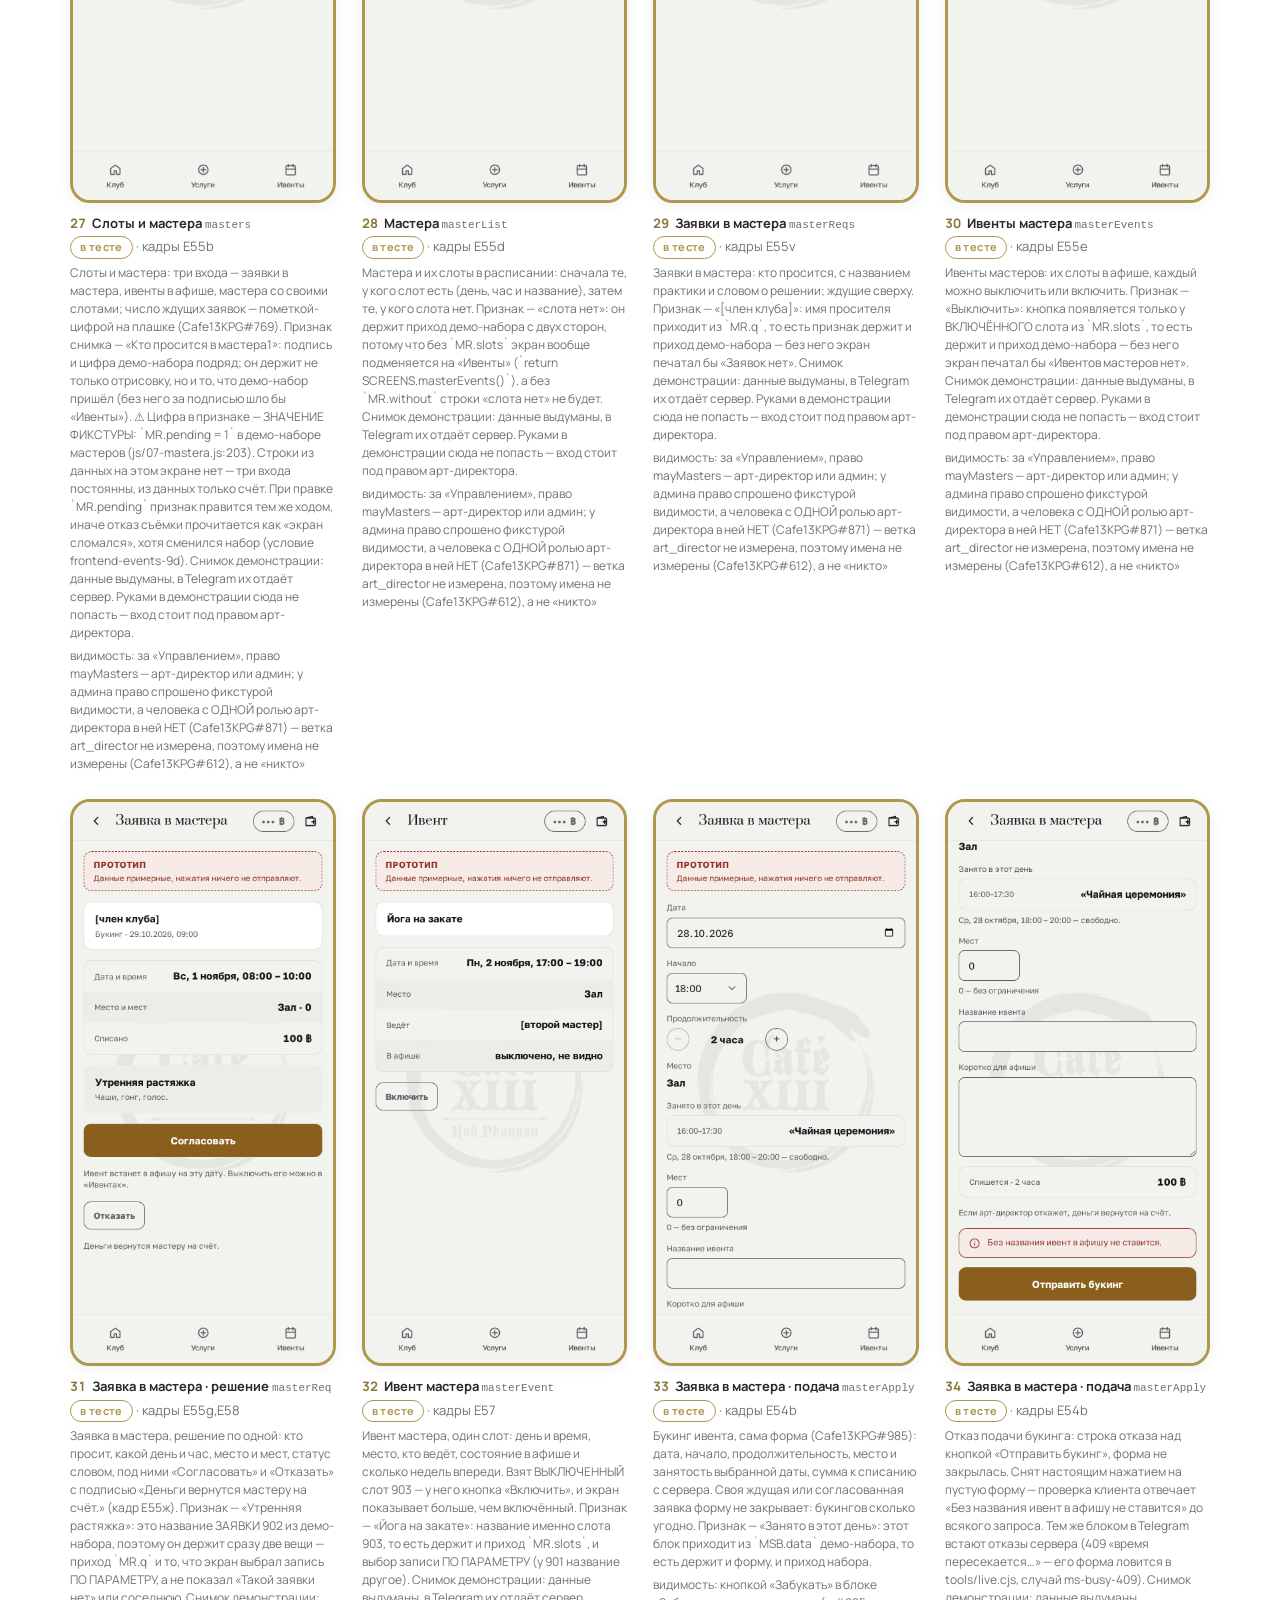
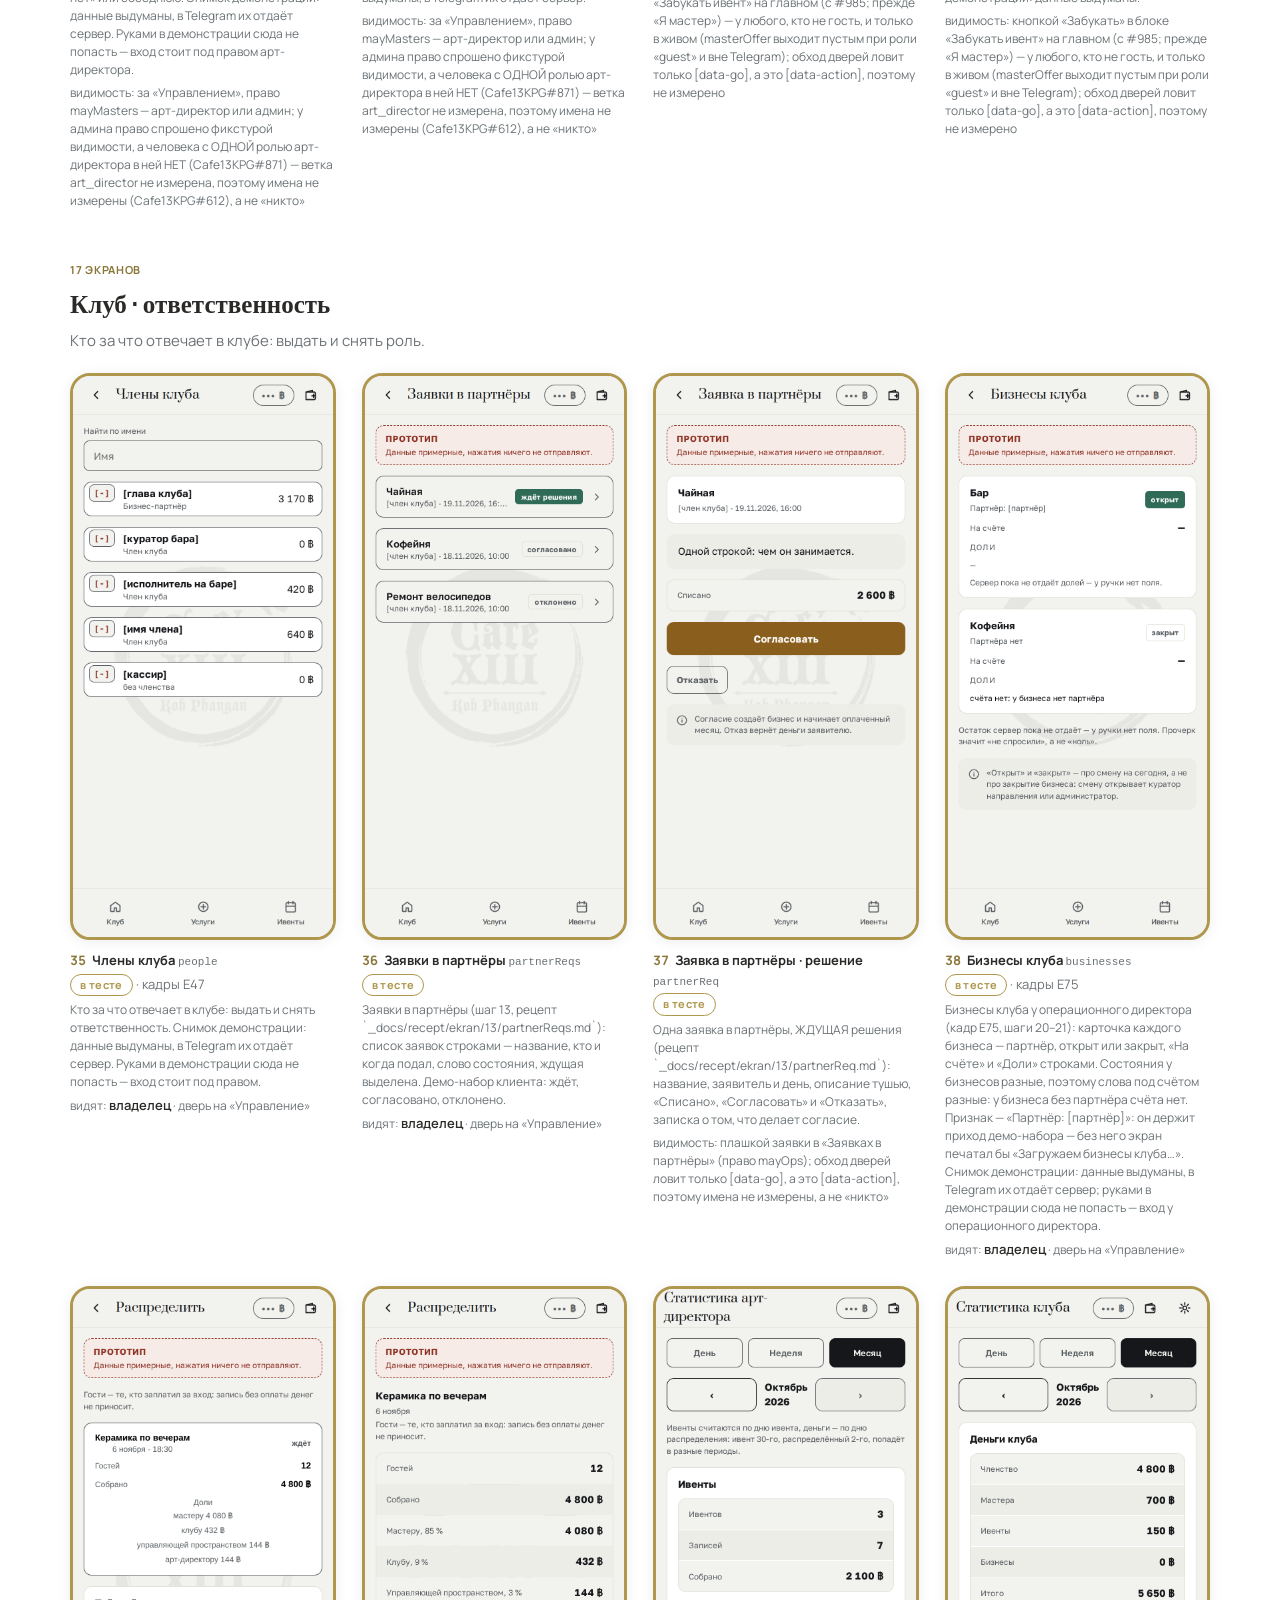
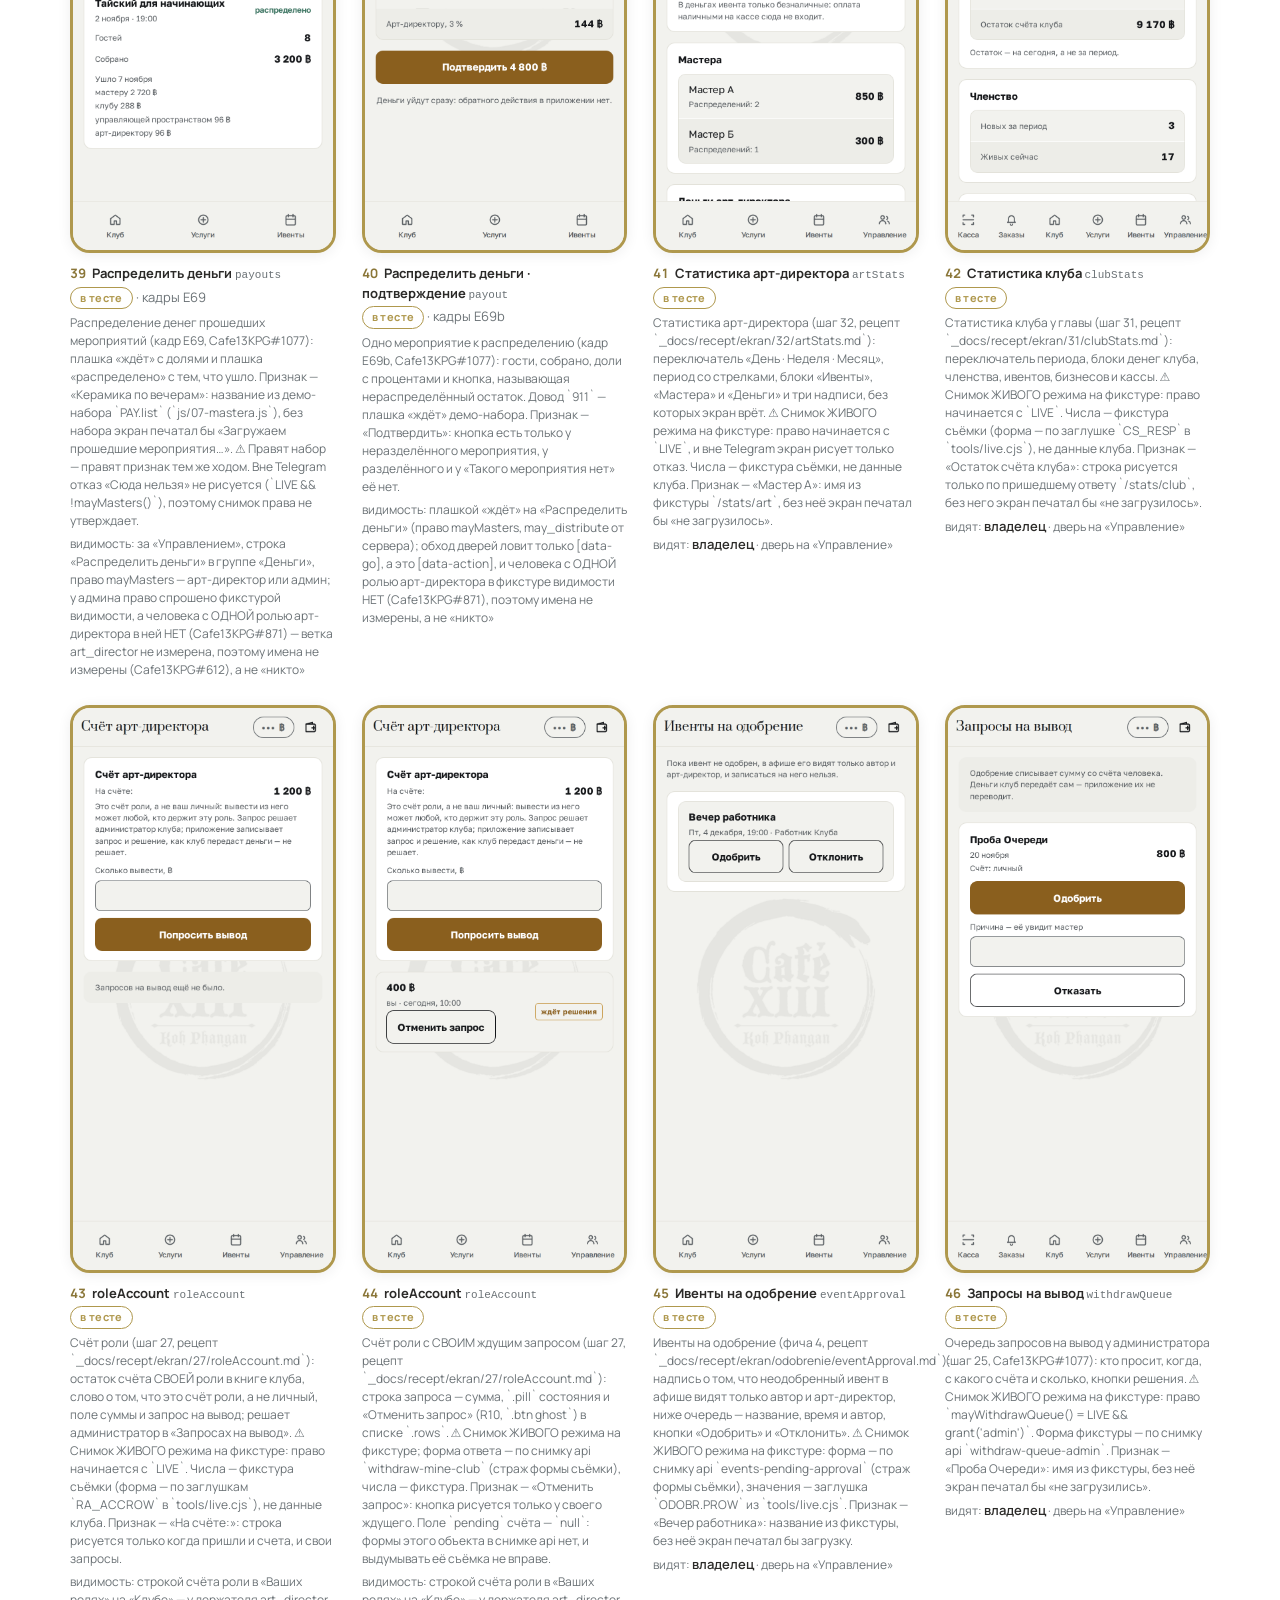
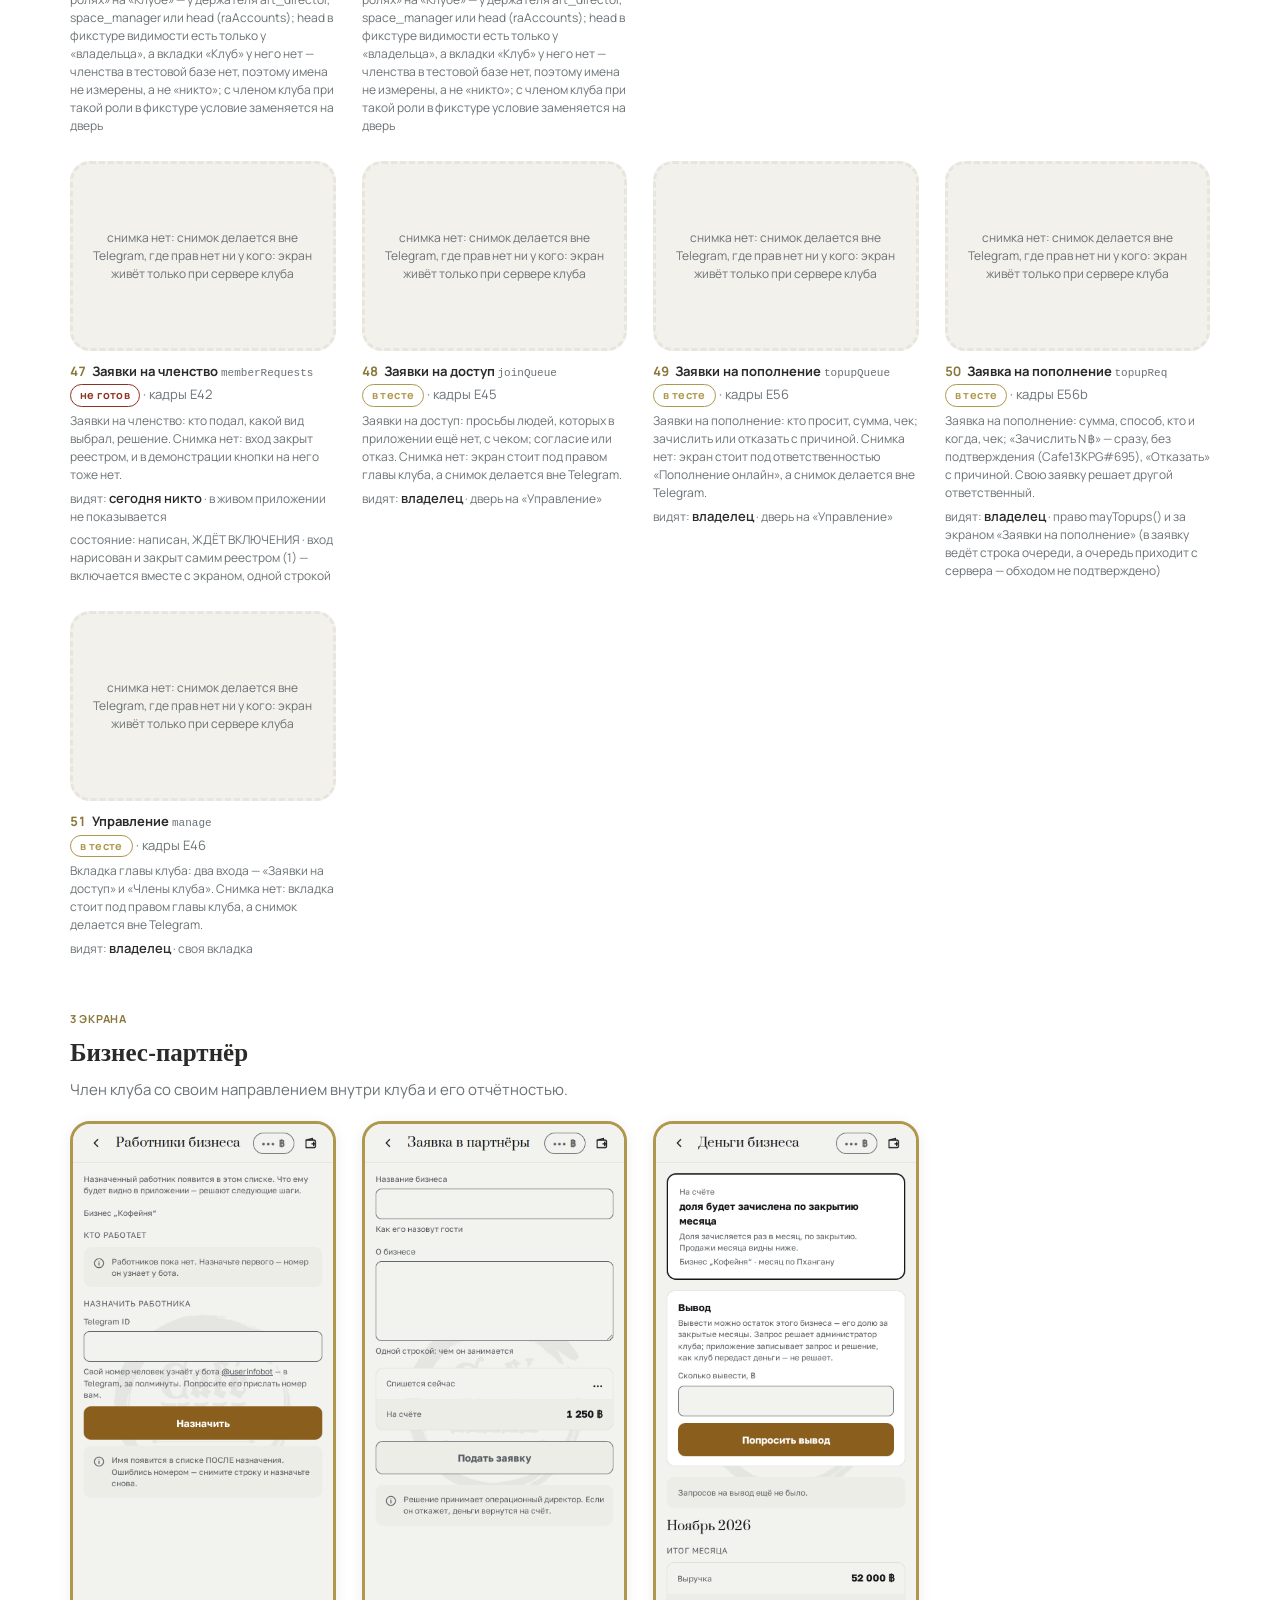
==== commit c960edd6: "Опись v218: пересъёмка под выложенный клиент (Pages 3d5b4f3), вид 66 без плашки Снято на f050ac6 (ст" ====
--- a/screens.html
+++ b/screens.html
@@ -69,7 +69,7 @@
 <div class="wrap"><header>
 <div class="wordmark">Caf&eacute; XIII</div>
 <h1>Экраны мини-приложения</h1>
-<div class="meta">v217 · 26.11.2026 &middot; 91 экран, снимков 54 &middot; снимок — с живой страницы, 390&nbsp;&times;&nbsp;844 &middot; <a href="https://anatoly9837-lab.github.io/cafe13-miniapp/">открыть приложение</a></div>
+<div class="meta">v218 · 26.11.2026 &middot; 91 экран, снимков 54 &middot; снимок — с живой страницы, 390&nbsp;&times;&nbsp;844 &middot; <a href="https://anatoly9837-lab.github.io/cafe13-miniapp/">открыть приложение</a></div>
 <p class="lead">Полная опись экранов мини-приложения клуба. Каждый снимок сделан с живой страницы на экране телефона 390 × 844 — это не макет и не рисунок поверх идеи: то же самое открывается по ссылке ниже.</p>
 <p class="lead">Стадия каждого экрана — рамкой, и берётся она из одного файла (СТАДИИ.tsv), а не ставится руками. «Видят» — это ВЫВОД ПО КОДУ приложения: от вкладок человека прибор идёт по входам на отрисованных экранах, пока находятся новые. Право без входа видимостью не считается. Где вход рисуется строкой данных сервера или туда уходит сам код, это сказано словами: «никто» у такого экрана значило бы не «пути нет», а «нечем измерить». Под каждым человеком экран никто не открывал, наблюдение — отдельный шаг. Состав ролей и членств взят из тестовой базы (замер devops5, 27.10.2026, только чтение), а в бою он другой: у владельца там бессрочное членство, и вкладка «Клуб» у него есть. Строка «состояние» у невключённого экрана отвечает на вопрос телефоном: вход в приложении открыт (человек дойдёт и увидит «Раздел ещё не подключён»), закрыт самим реестром (включится вместе с экраном) или его нет вовсе. Считается она по КЛИЕНТУ ЭТОЙ редакции — по тем же файлам, с которых снята видимость (склейка по `index.html`: одного `app.js` после разбивки нет), а не по выложенному: их сверяет отдельный прибор (tools/check-stages.py).</p>
 <p class="lead">снимков 54 &middot; экранов «в тесте» 68, из них БЕЗ снимка 20 — у них нет исполненного рецепта, и снимка с них не спрашивает никто: опись растёт ЗА рецептами, а не впереди них</p>
@@ -157,7 +157,7 @@
 <figure><div class="shot" style="border-color:#AF984D"><img loading="lazy" src="screens/72-event-edit.png" alt="Правка ОДНОЙ недели своего мероприятия (кадры E55k, E67; Cafe13KPG#691): шапка с" width="780" height="1688"></div>
 <figcaption><b><span>17</span> &nbsp;Правка мероприятия <em>eventEdit</em></b><span class="stage" style="color:#AF984D">в тесте</span> &middot; кадры E55k,E67<span class="who">Правка ОДНОЙ недели своего мероприятия (кадры E55k, E67; Cafe13KPG#691): шапка с названием, днём, временем и местом, которые здесь не меняются; «Мест», «Коротко для афиши», «Цена входа» и строка о том, что правка только на эту неделю. Взято `sound`: на нём есть записи, поэтому цена погашена и под ней стоит причина словами клиента. Признак — «Сохранить на сегодня»: кнопка есть только у формы, у отказа «Править это мероприятие может его ведущий» её нет, и признак держит ветку формы вместе с днём демо-мероприятия. ⚠ Вне Telegram форма рисуется с 639fde9 (`js/14-ekrany-meropriyatiya.js:212`, `LIVE &amp;&amp; !canEditEvent`): «моё ли это» вне живого режима не проверяется, и снимок этого не утверждает. Прямой заход с чужого и кончившегося держат случаи `edt-knopka`/`edt-vitrina` в `tools/live.cjs`. Двери в демонстрации нет (`event-edit` открывается только при `LIVE`), снимок снят прямым `go`.</span><span class="who">видимость: кнопкой «Изменить описание и места» в карточке своего не кончившегося мероприятия (canEditEvent: ведущий — я, не завершилось, mayOwnEvents); обход дверей ловит только [data-go], а это [data-action], поэтому имена не измерены, а не «никто»</span></figcaption></figure>
 <figure><div class="shot" style="border-color:#AF984D"><img loading="lazy" src="screens/66-home-master.png" alt="«Клуб» члена со СВОИМ ждущим букингом (семья master, рецепт `_docs/recept/ekran/" width="780" height="1688"></div>
-<figcaption><b><span>18</span> &nbsp;Клуб <em>home</em></b><span class="stage" style="color:#AF984D">в тесте</span> &middot; кадры E51,E53,E68<span class="who">«Клуб» члена со СВОИМ ждущим букингом (семья master, рецепт `_docs/recept/ekran/master/home.md`, строки H1–H2) и входом «Забукать». ⚠ Снимок ЖИВОГО режима на фикстуре; форма ответов — по снимкам api `master-requests-mine-pending` и `master-price` (страж формы съёмки), числа и названия — фикстура. Признак — «Ваши букинги»: заголовок рисуется только по пришедшему непустому списку. Ручки партнёрства фикстуры не имеют (404) — их блок на снимке в виде отказа.</span><span class="who">видят: <b>владелец, работник без членства, куратор с живым членством, работник бара без членства, гость без ролей</b> &middot; своя вкладка</span></figcaption></figure>
+<figcaption><b><span>18</span> &nbsp;Клуб <em>home</em></b><span class="stage" style="color:#AF984D">в тесте</span> &middot; кадры E51,E53,E68<span class="who">«Клуб» члена со СВОИМ ждущим букингом (семья master, рецепт `_docs/recept/ekran/master/home.md`, строки H1–H2) и входом «Забукать». ⚠ Снимок ЖИВОГО режима на фикстуре; форма ответов — по снимкам api `master-requests-mine-pending` и `master-price` (страж формы съёмки), числа и названия — фикстура. Признак — «Ваши букинги»: заголовок рисуется только по пришедшему непустому списку. Ручки партнёрства фикстуры не имеют (404) — их блок на снимке в виде отказа. Своя карточка чайного мастера — «карточки нет» (`GET /tea/card/mine`, status none).</span><span class="who">видят: <b>владелец, работник без членства, куратор с живым членством, работник бара без членства, гость без ролей</b> &middot; своя вкладка</span></figcaption></figure>
 <figure><div class="shot" style="border-color:#AF984D"><img loading="lazy" src="screens/78-withdraw.png" alt="Вывод денег мастером (шаг 25, Cafe13KPG#1077): остаток счёта, поле суммы и списо" width="780" height="1688"></div>
 <figcaption><b><span>19</span> &nbsp;Вывести деньги <em>withdraw</em></b><span class="stage" style="color:#AF984D">в тесте</span><span class="who">Вывод денег мастером (шаг 25, Cafe13KPG#1077): остаток счёта, поле суммы и список своих запросов. ⚠ Снимок ЖИВОГО режима на фикстуре: право `mayWithdraw() = LIVE &amp;&amp; grant('master')`, вне Telegram экран рисует только отказ. Форма фикстуры — по снимку api `withdraw-mine`. Признак — «Сколько вывести, ฿»: поле рисуется только после пришедшего списка своих запросов.</span><span class="who">видимость: за «Управлением», строка «Вывести деньги» — только у держателя роли master (mayWithdraw); мастера среди пяти человек фикстуры видимости нет, поэтому имена не измерены, а не «никто»; с мастером в фикстуре условие заменяется на дверь</span></figcaption></figure>
 </div></section>
@@ -322,17 +322,17 @@
 <figure><div class="nosh">снимка нет: снимок делается вне Telegram, где прав нет ни у кого: экран живёт только при сервере клуба</div>
 <figcaption><b><span>77</span> &nbsp;Календарь <em>calendar</em></b><span class="stage" style="color:#AF984D">в тесте</span><span class="who"></span><span class="who">видят: <b>владелец, работник без членства, куратор с живым членством, работник бара без членства, гость без ролей</b> &middot; дверь на «Афиша»</span></figcaption></figure>
 <figure><div class="nosh">снимка нет: снимок делается вне Telegram, где прав нет ни у кого: экран живёт только при сервере клуба</div>
-<figcaption><b><span>78</span> &nbsp;Чайные мастера <em>teaMasters</em></b><span class="stage" style="color:#AF984D">в тесте</span><span class="who"></span><span class="who">видят: <b>сегодня никто</b> &middot; в живом приложении не показывается</span></figcaption></figure>
-<figure><div class="nosh">снимка нет: снимок делается вне Telegram, где прав нет ни у кого: экран живёт только при сервере клуба</div>
-<figcaption><b><span>79</span> &nbsp;Карточка мастера <em>teaMaster</em></b><span class="stage" style="color:#AF984D">в тесте</span><span class="who"></span><span class="who">видят: <b>сегодня никто</b> &middot; в живом приложении не показывается</span></figcaption></figure>
+<figcaption><b><span>78</span> &nbsp;Чайные мастера <em>teaMasters</em></b><span class="stage" style="color:#AF984D">в тесте</span><span class="who"></span><span class="who">видят: <b>владелец, работник без членства, куратор с живым членством, работник бара без членства, гость без ролей</b> &middot; дверь на «Услуги и бар»</span></figcaption></figure>
+<figure><div class="nosh">снимка нет: снимок делается вне Telegram, где прав нет ни у кого: экран живёт только при сервере клуба</div>
+<figcaption><b><span>79</span> &nbsp;Карточка мастера <em>teaMaster</em></b><span class="stage" style="color:#AF984D">в тесте</span><span class="who"></span><span class="who">видят: <b>владелец, работник без членства, куратор с живым членством, работник бара без членства, гость без ролей</b> &middot; за экраном «Чайные мастера» (в карточку ведёт строка списка мастеров, а список приходит с сервера — обходом не подтверждено)</span></figcaption></figure>
 <figure><div class="nosh">снимка нет: снимок делается вне Telegram, где прав нет ни у кого: экран живёт только при сервере клуба</div>
 <figcaption><b><span>80</span> &nbsp;Бронь мастера <em>teaBook</em></b><span class="stage" style="color:#8E3324">не готов</span><span class="who"></span><span class="who">видят: <b>сегодня никто</b> &middot; в живом приложении не показывается</span><span class="who">состояние: написан, НЕ включён &middot; вход в коде есть (не меньше 1), но в живом приложении он серый и не нажимается — потому что ЭКРАН НЕ ПОДКЛЮЧЁН, а не выключен словом: включится вместе с экраном</span></figcaption></figure>
 <figure><div class="nosh">снимка нет: снимок делается вне Telegram, где прав нет ни у кого: экран живёт только при сервере клуба</div>
-<figcaption><b><span>81</span> &nbsp;Карточка чайного мастера <em>teaApply</em></b><span class="stage" style="color:#AF984D">в тесте</span><span class="who"></span><span class="who">видят: <b>сегодня никто</b> &middot; в живом приложении не показывается</span></figcaption></figure>
-<figure><div class="nosh">снимка нет: снимок делается вне Telegram, где прав нет ни у кого: экран живёт только при сервере клуба</div>
-<figcaption><b><span>82</span> &nbsp;Чайная церемония · заявка <em>teaHold</em></b><span class="stage" style="color:#AF984D">в тесте</span><span class="who"></span><span class="who">видят: <b>сегодня никто</b> &middot; в живом приложении не показывается</span></figcaption></figure>
-<figure><div class="nosh">снимка нет: снимок делается вне Telegram, где прав нет ни у кого: экран живёт только при сервере клуба</div>
-<figcaption><b><span>83</span> &nbsp;Чайная церемония <em>teaJoin</em></b><span class="stage" style="color:#AF984D">в тесте</span><span class="who"></span><span class="who">видят: <b>сегодня никто</b> &middot; в живом приложении не показывается</span></figcaption></figure>
+<figcaption><b><span>81</span> &nbsp;Карточка чайного мастера <em>teaApply</em></b><span class="stage" style="color:#AF984D">в тесте</span><span class="who"></span><span class="who">видимость: кнопкой в блоке «Чайный мастер» на «Клубе» — у всех, роль и членство не спрашиваются (№65 «а»); блок строится по ответу GET /tea/card/mine, а в фикстуре видимости этого ответа нет, поэтому имена не измерены, а не «никто»</span></figcaption></figure>
+<figure><div class="nosh">снимка нет: снимок делается вне Telegram, где прав нет ни у кого: экран живёт только при сервере клуба</div>
+<figcaption><b><span>82</span> &nbsp;Чайная церемония · заявка <em>teaHold</em></b><span class="stage" style="color:#AF984D">в тесте</span><span class="who"></span><span class="who">видимость: кнопкой «Провести чайную церемонию» в блоке «Провести в клубе» на «Клубе» — у всех (№65 «а»), только в живом режиме: masterOffer() вне живого пуст, а блок ждёт /master/requests/mine; обход видимости идёт без сервера, поэтому имена не измерены, а не «никто»</span></figcaption></figure>
+<figure><div class="nosh">снимка нет: снимок делается вне Telegram, где прав нет ни у кого: экран живёт только при сервере клуба</div>
+<figcaption><b><span>83</span> &nbsp;Чайная церемония <em>teaJoin</em></b><span class="stage" style="color:#AF984D">в тесте</span><span class="who"></span><span class="who">видят: <b>владелец, работник без членства, куратор с живым членством, работник бара без членства, гость без ролей</b> &middot; за экраном «Календарь» (в запись ведёт строка церемонии в календаре, а строки приходят с сервера — обходом не подтверждено)</span></figcaption></figure>
 <figure><div class="nosh">снимка нет: снимок делается вне Telegram, где прав нет ни у кого: экран живёт только при сервере клуба</div>
 <figcaption><b><span>84</span> &nbsp;Карточки чайных мастеров <em>teaReqs</em></b><span class="stage" style="color:#AF984D">в тесте</span><span class="who"></span><span class="who">видимость: за «Управлением», право mayMasters — арт-директор или админ; у админа право спрошено фикстурой видимости, а человека с ОДНОЙ ролью арт-директора в ней НЕТ (Cafe13KPG#871) — ветка art_director не измерена, поэтому имена не измерены (Cafe13KPG#612), а не «никто»</span></figcaption></figure>
 <figure><div class="nosh">снимка нет: снимок делается вне Telegram, где прав нет ни у кого: экран живёт только при сервере клуба</div>
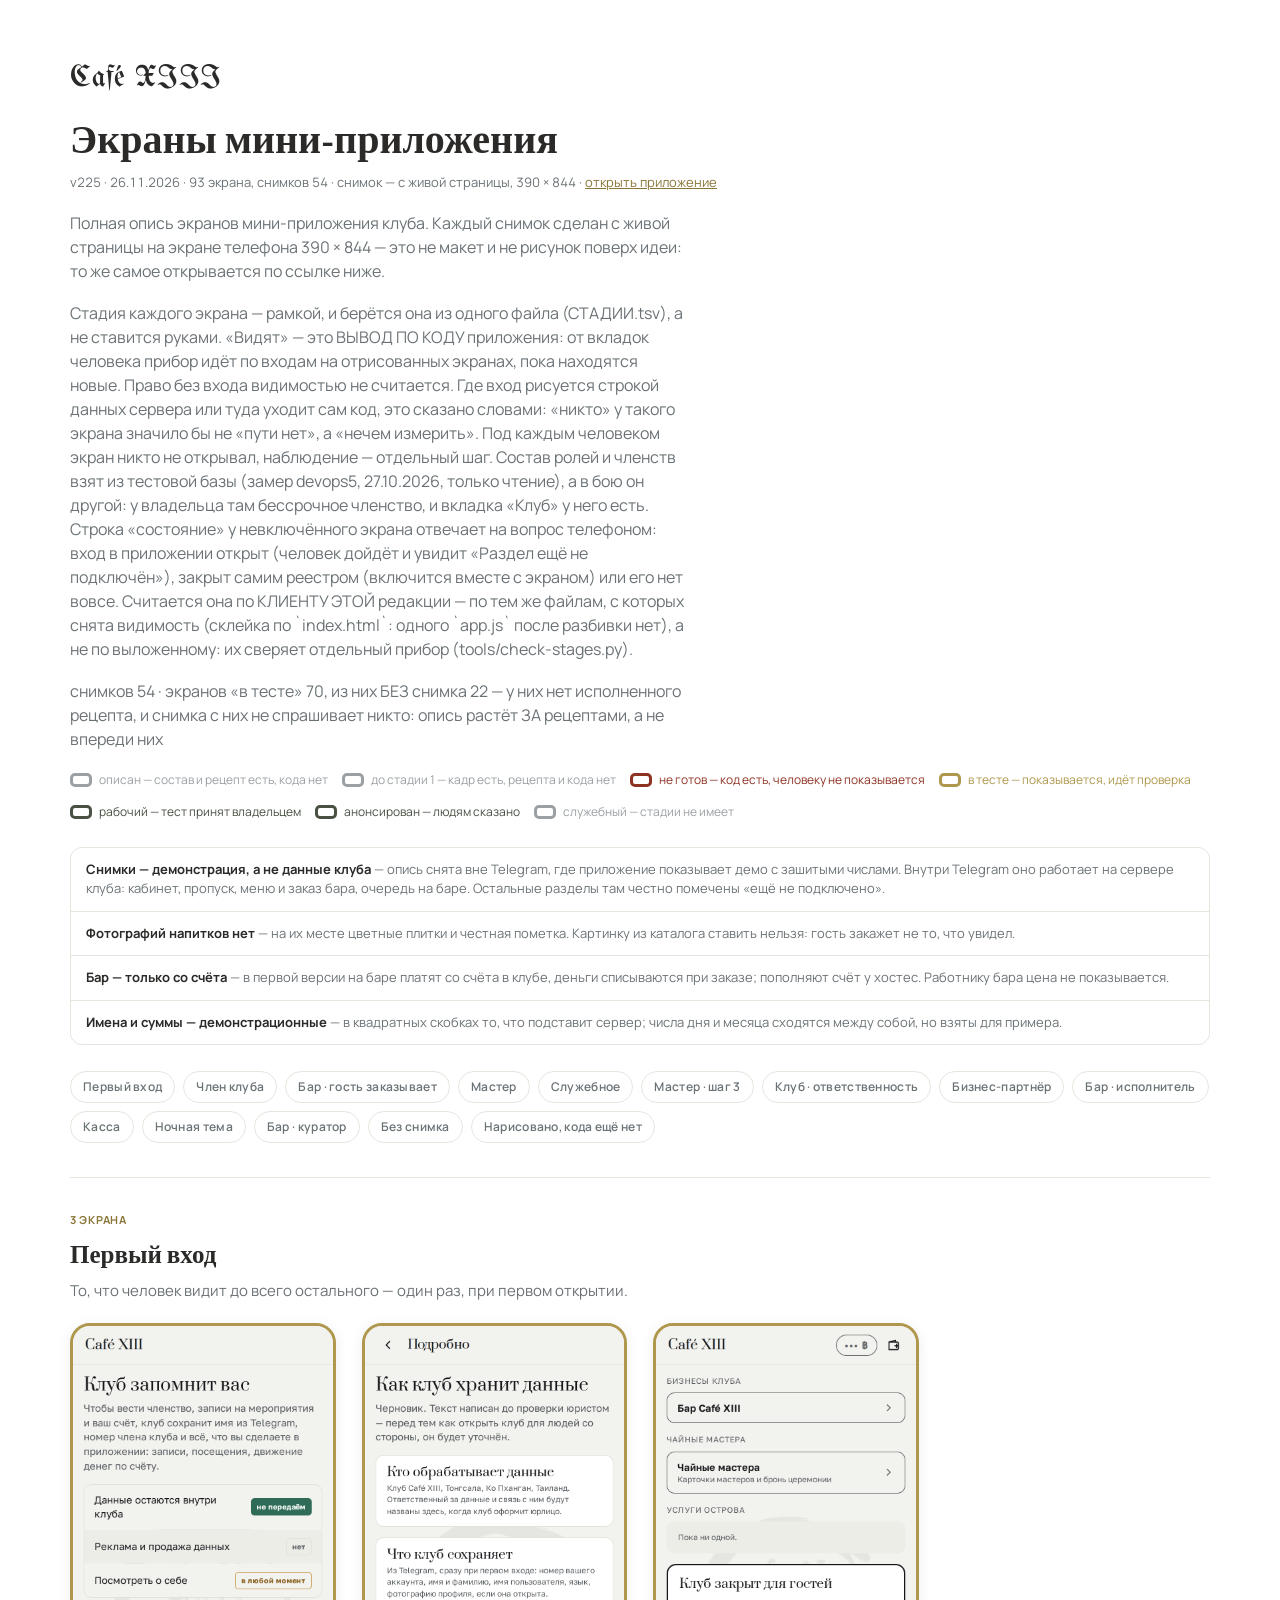
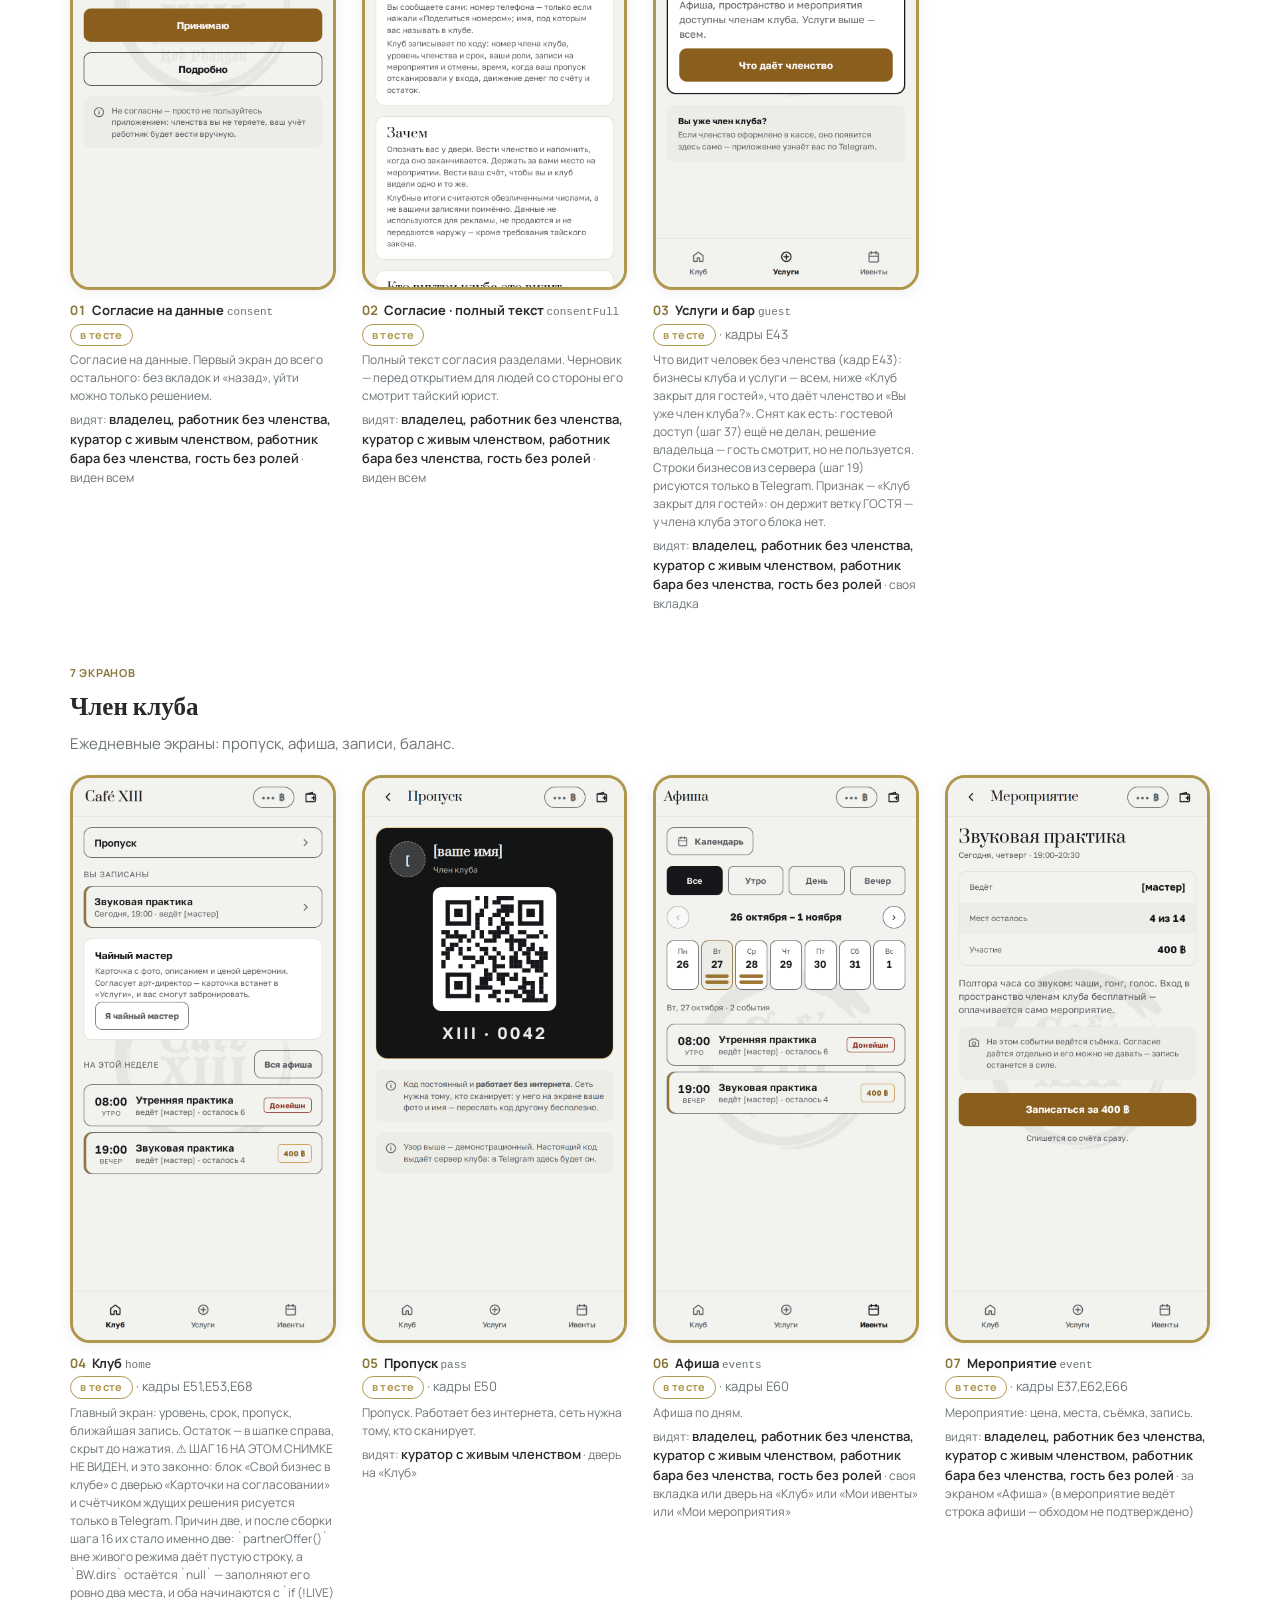
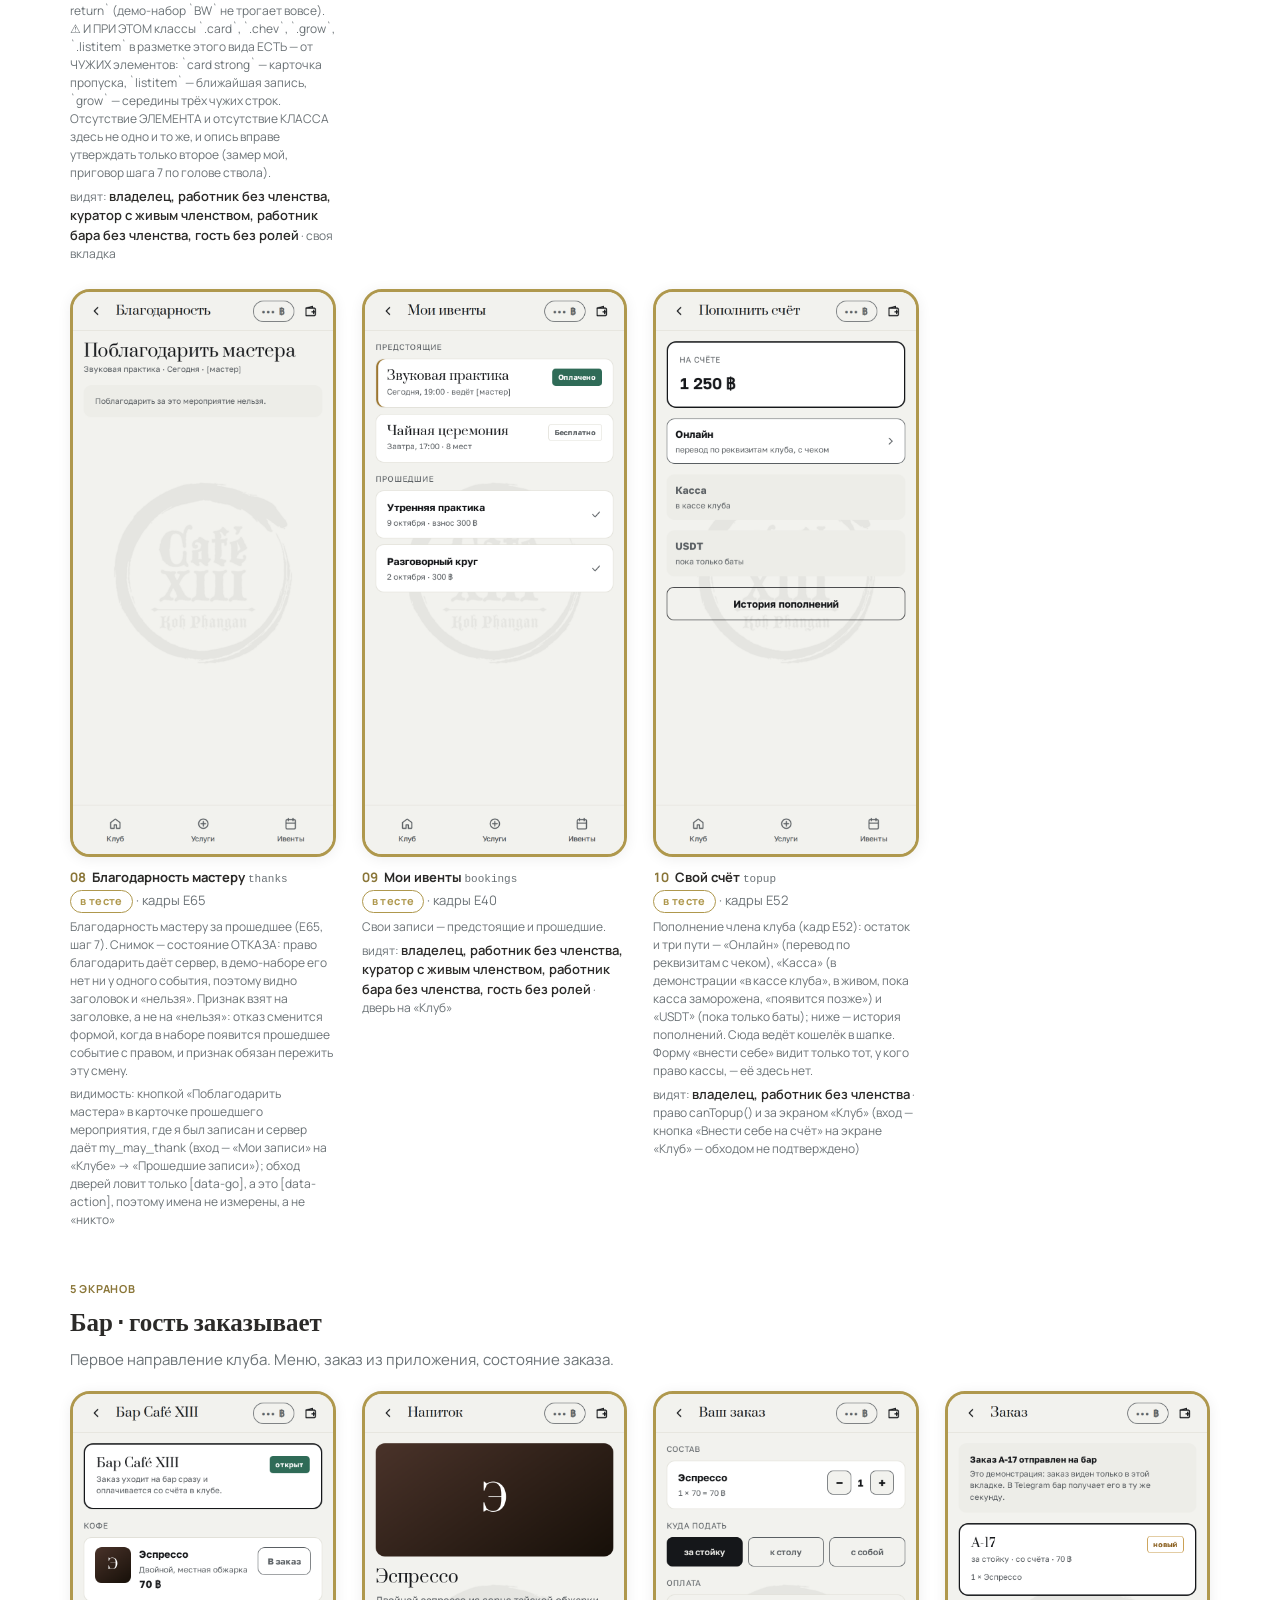
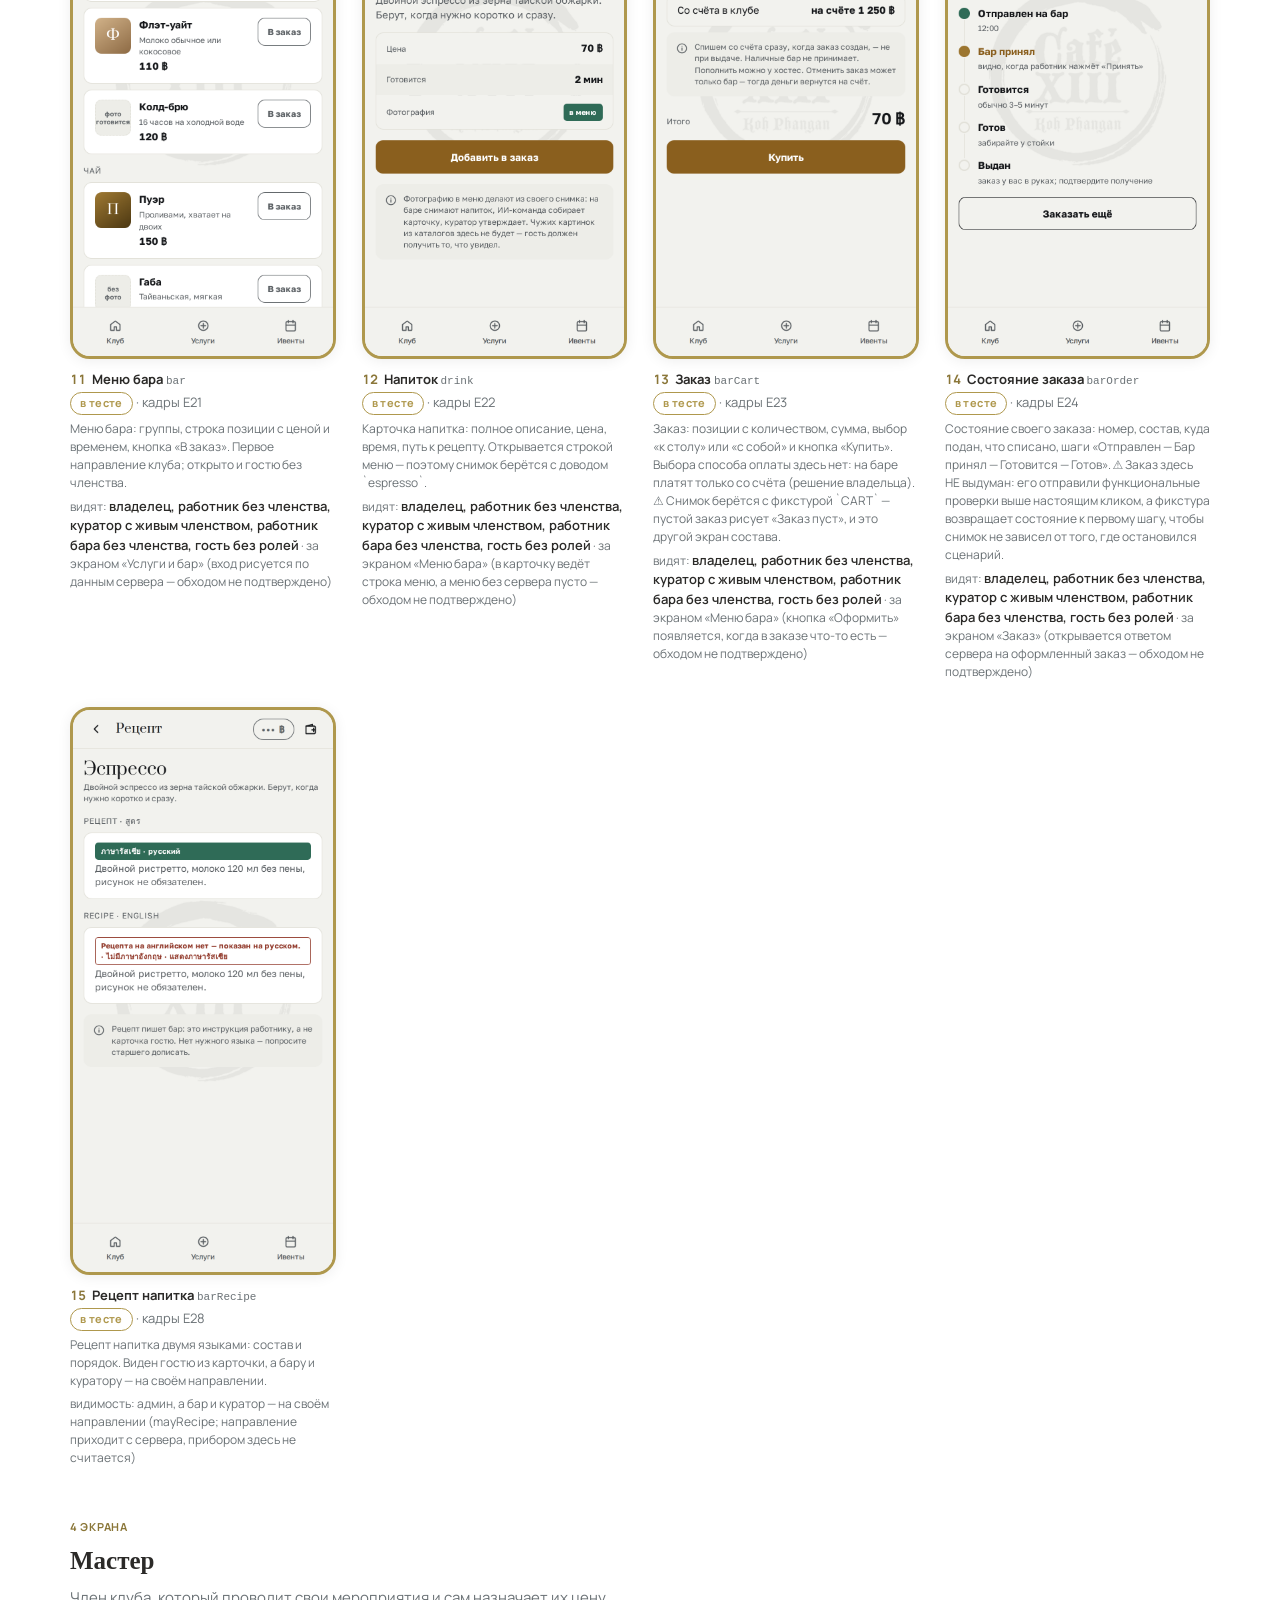
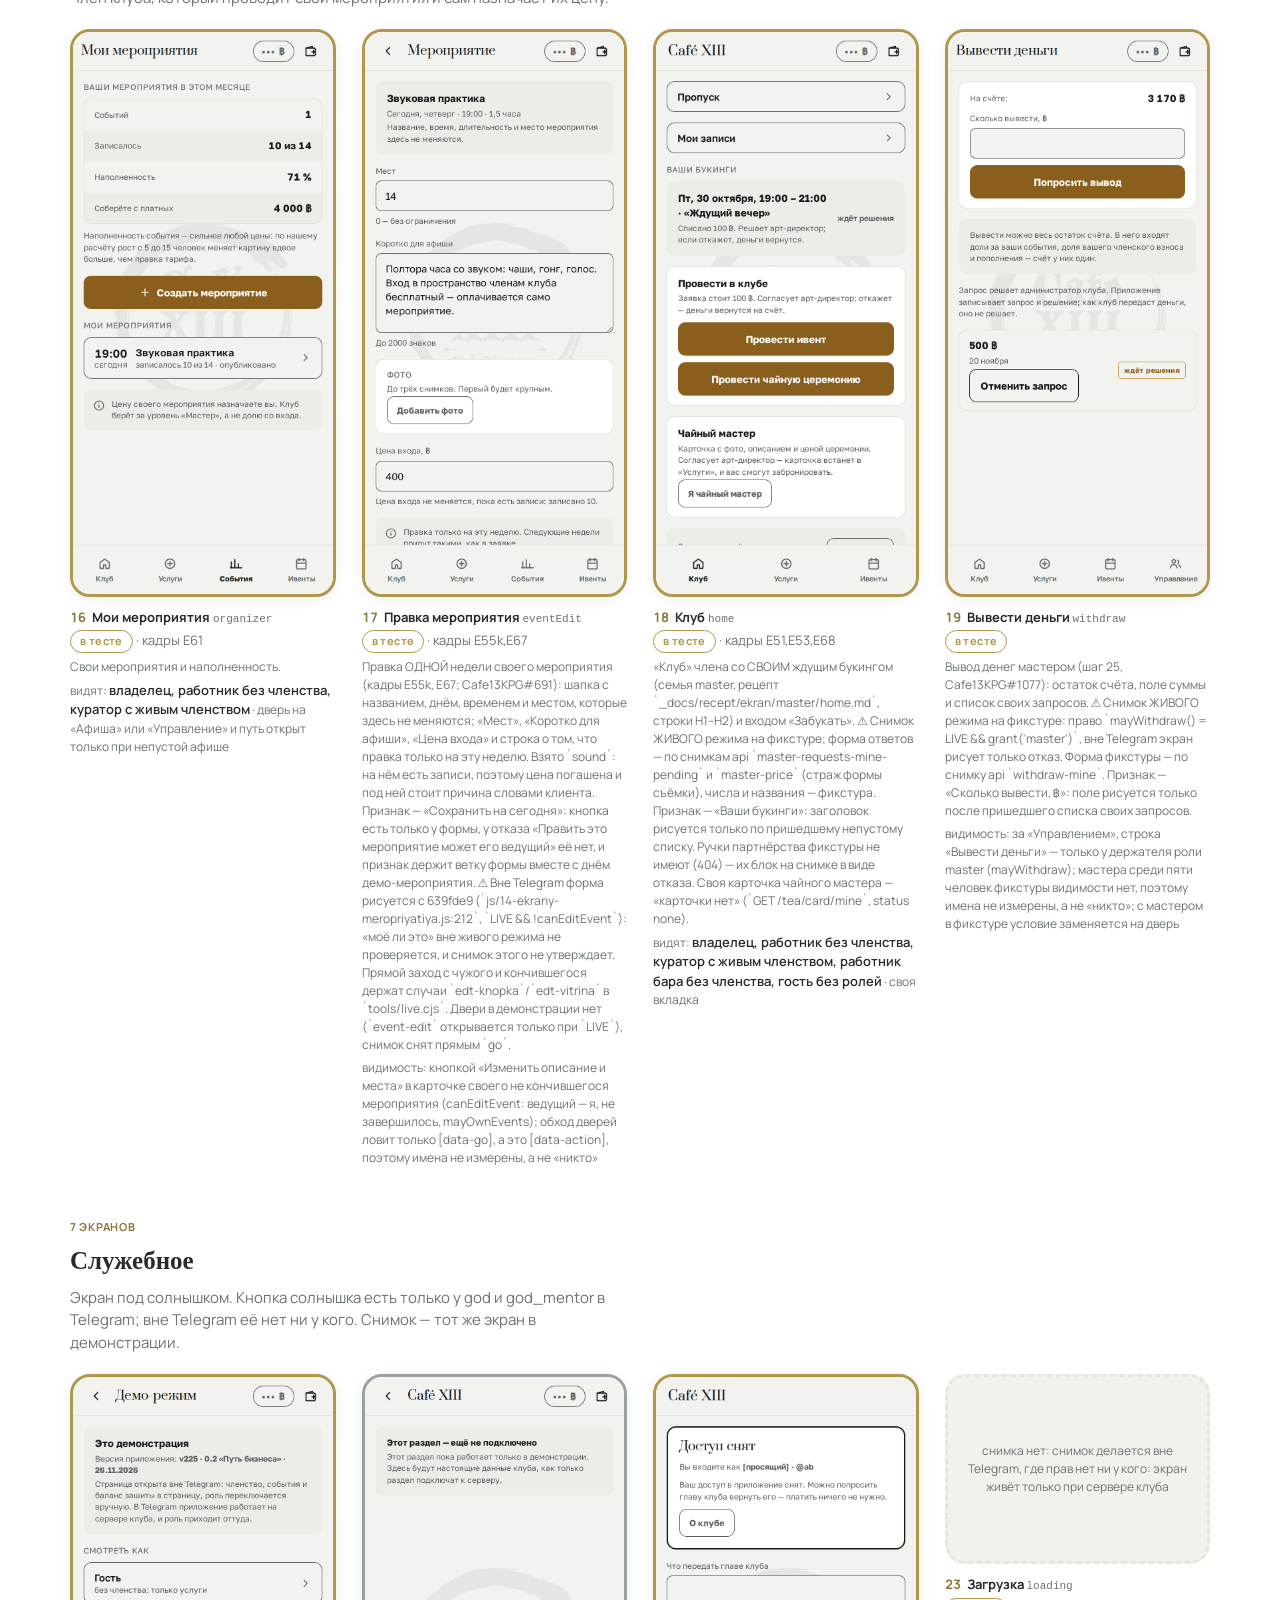
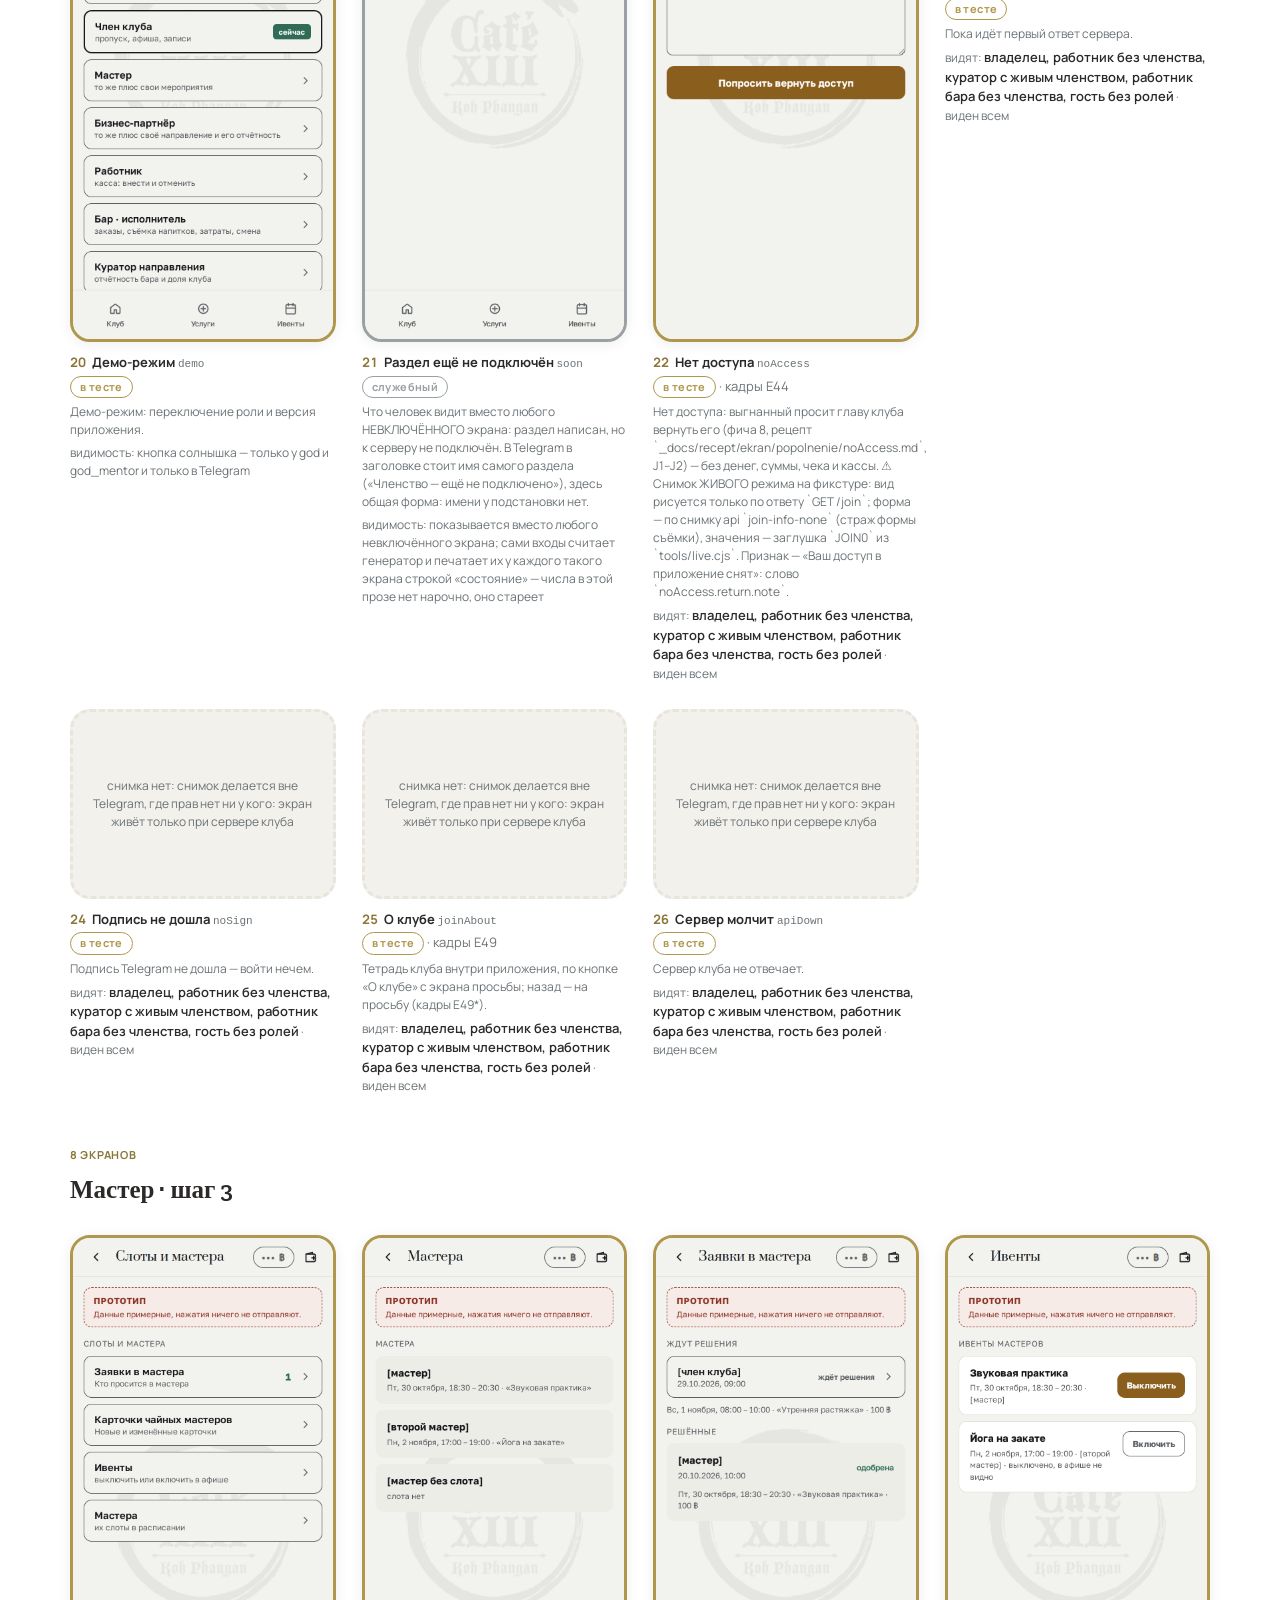
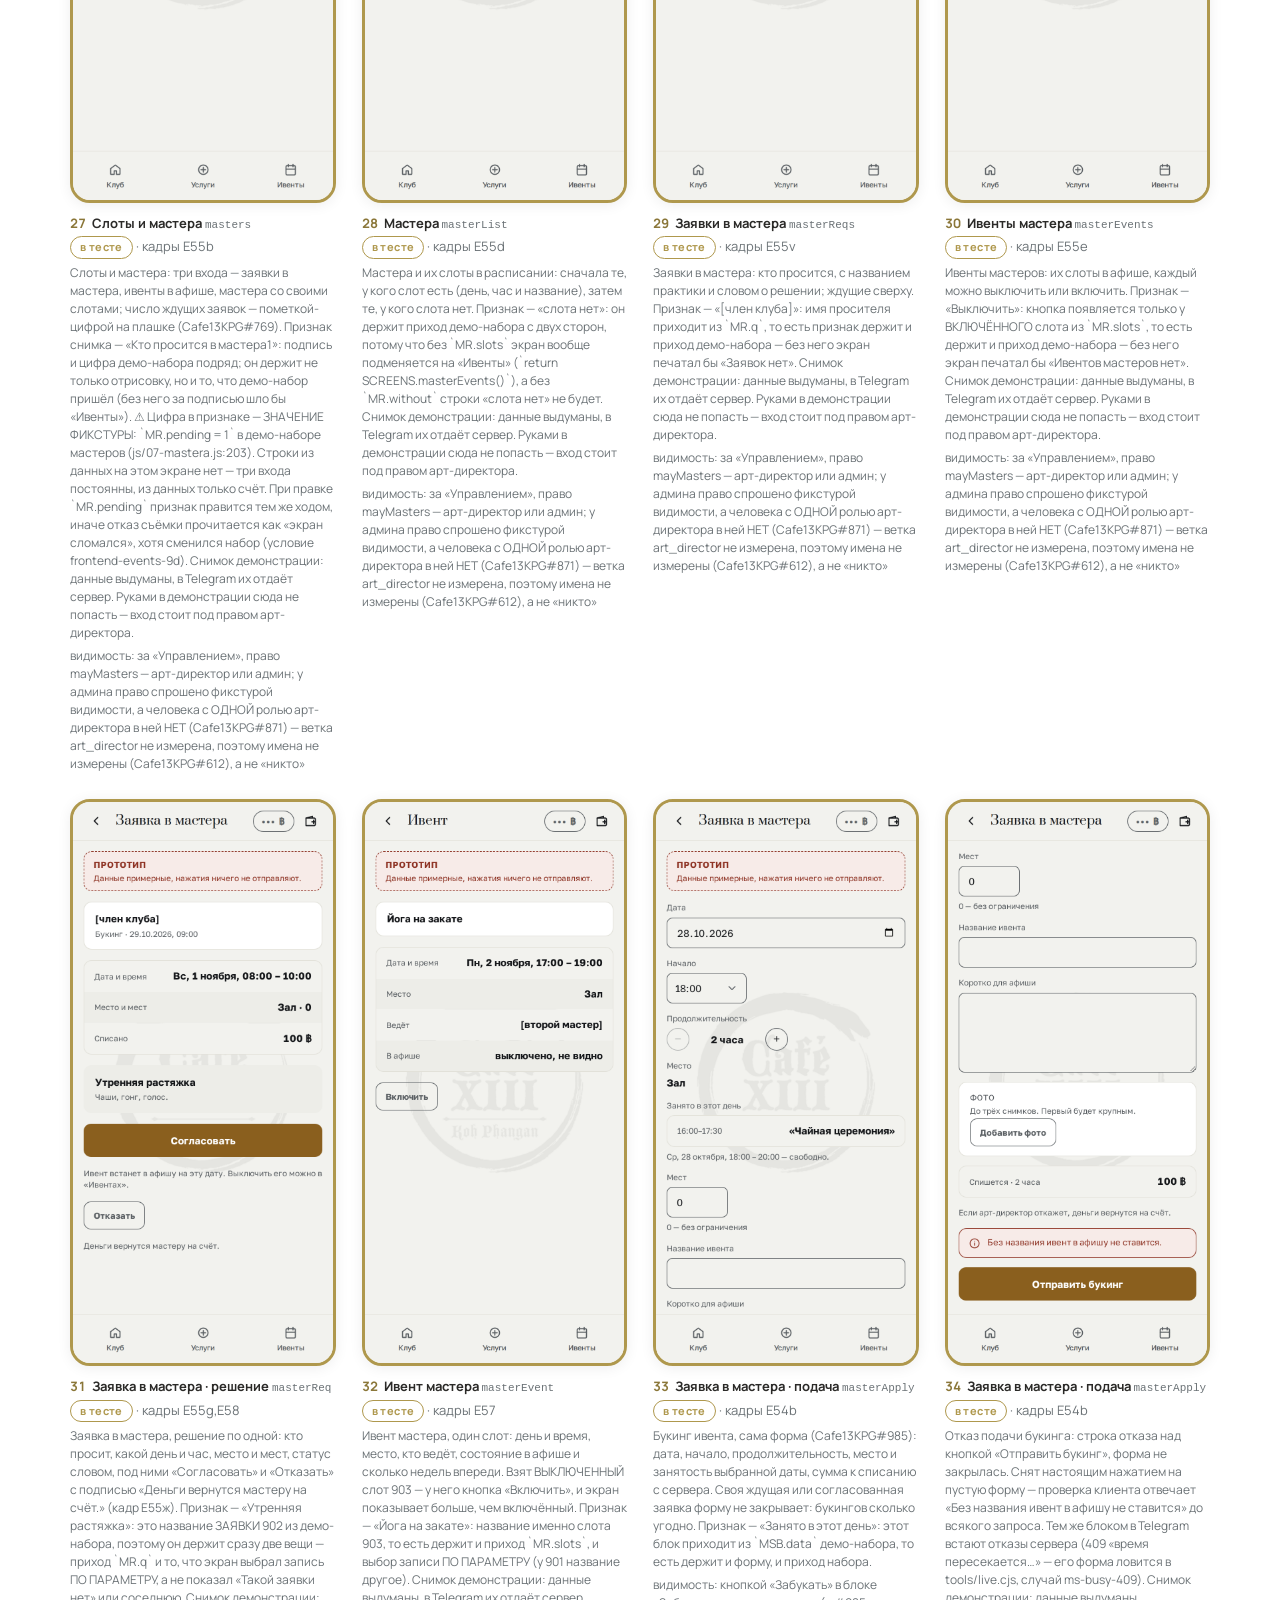
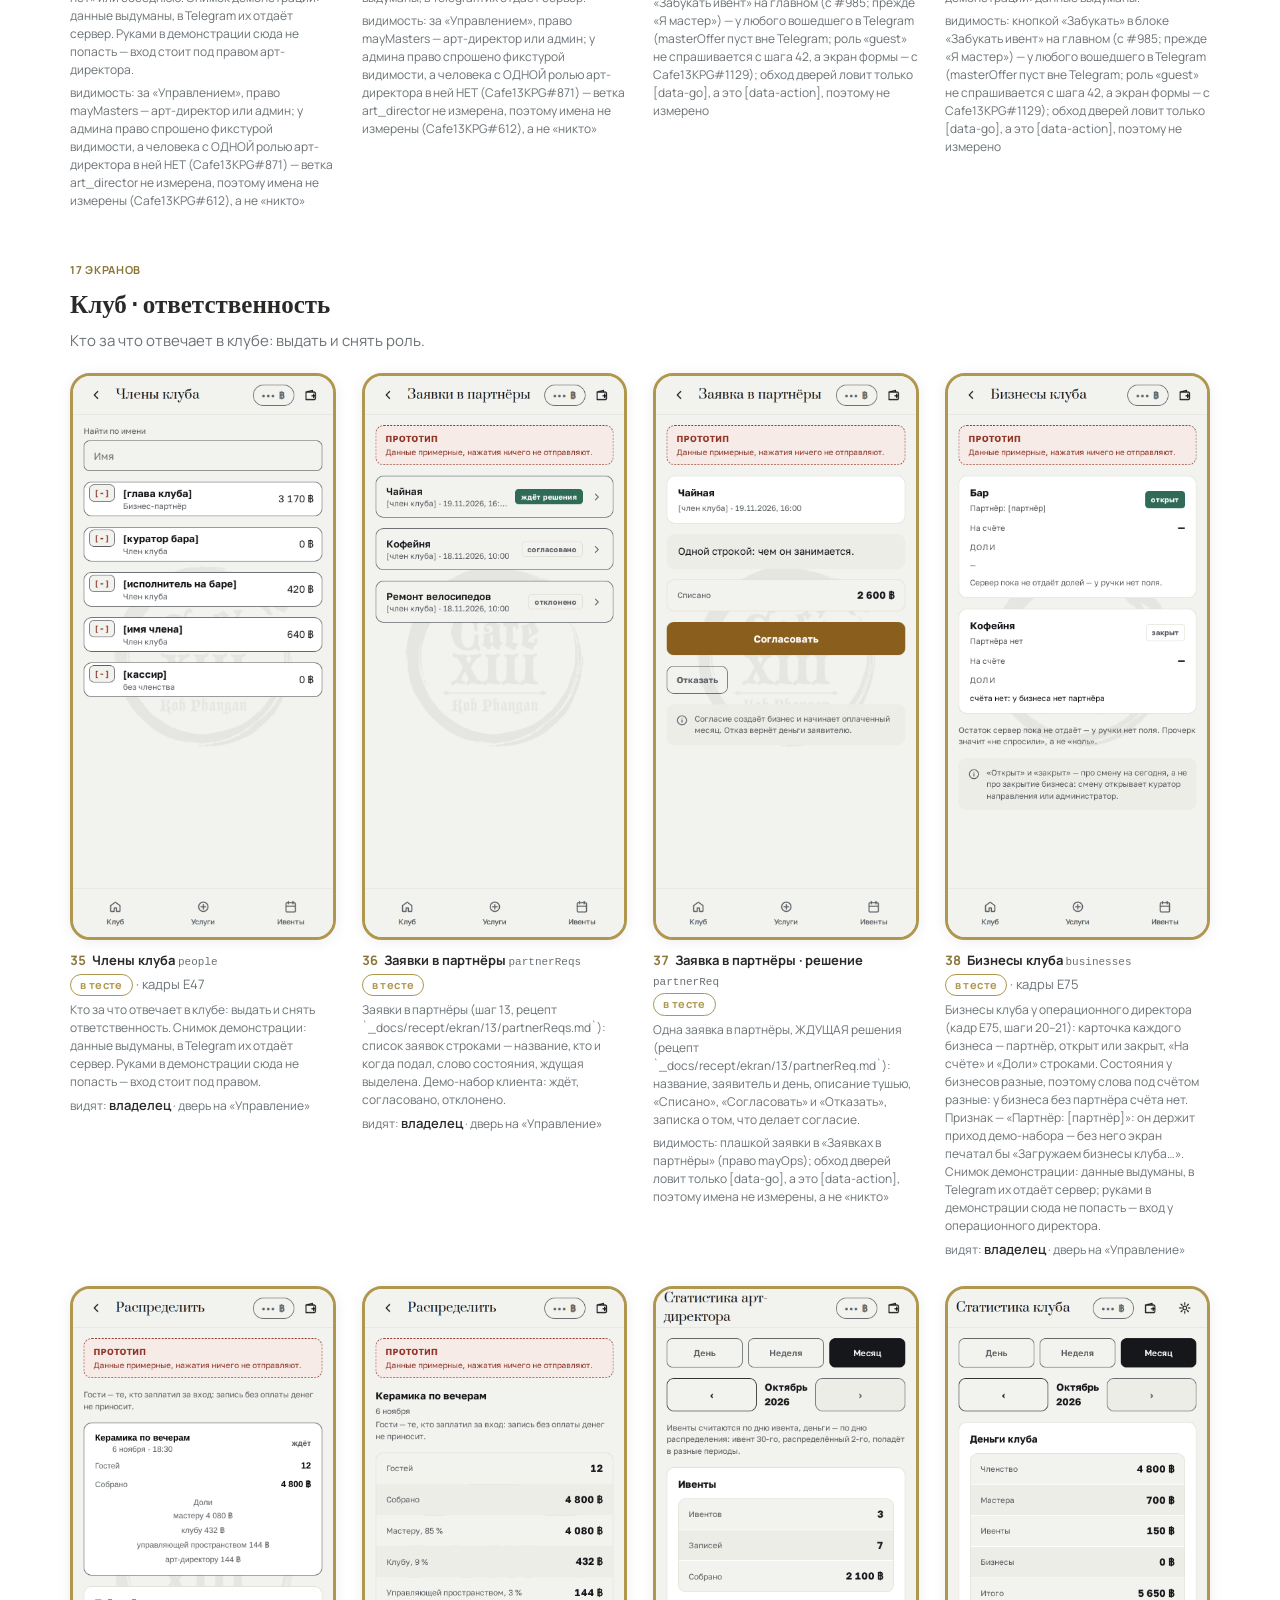
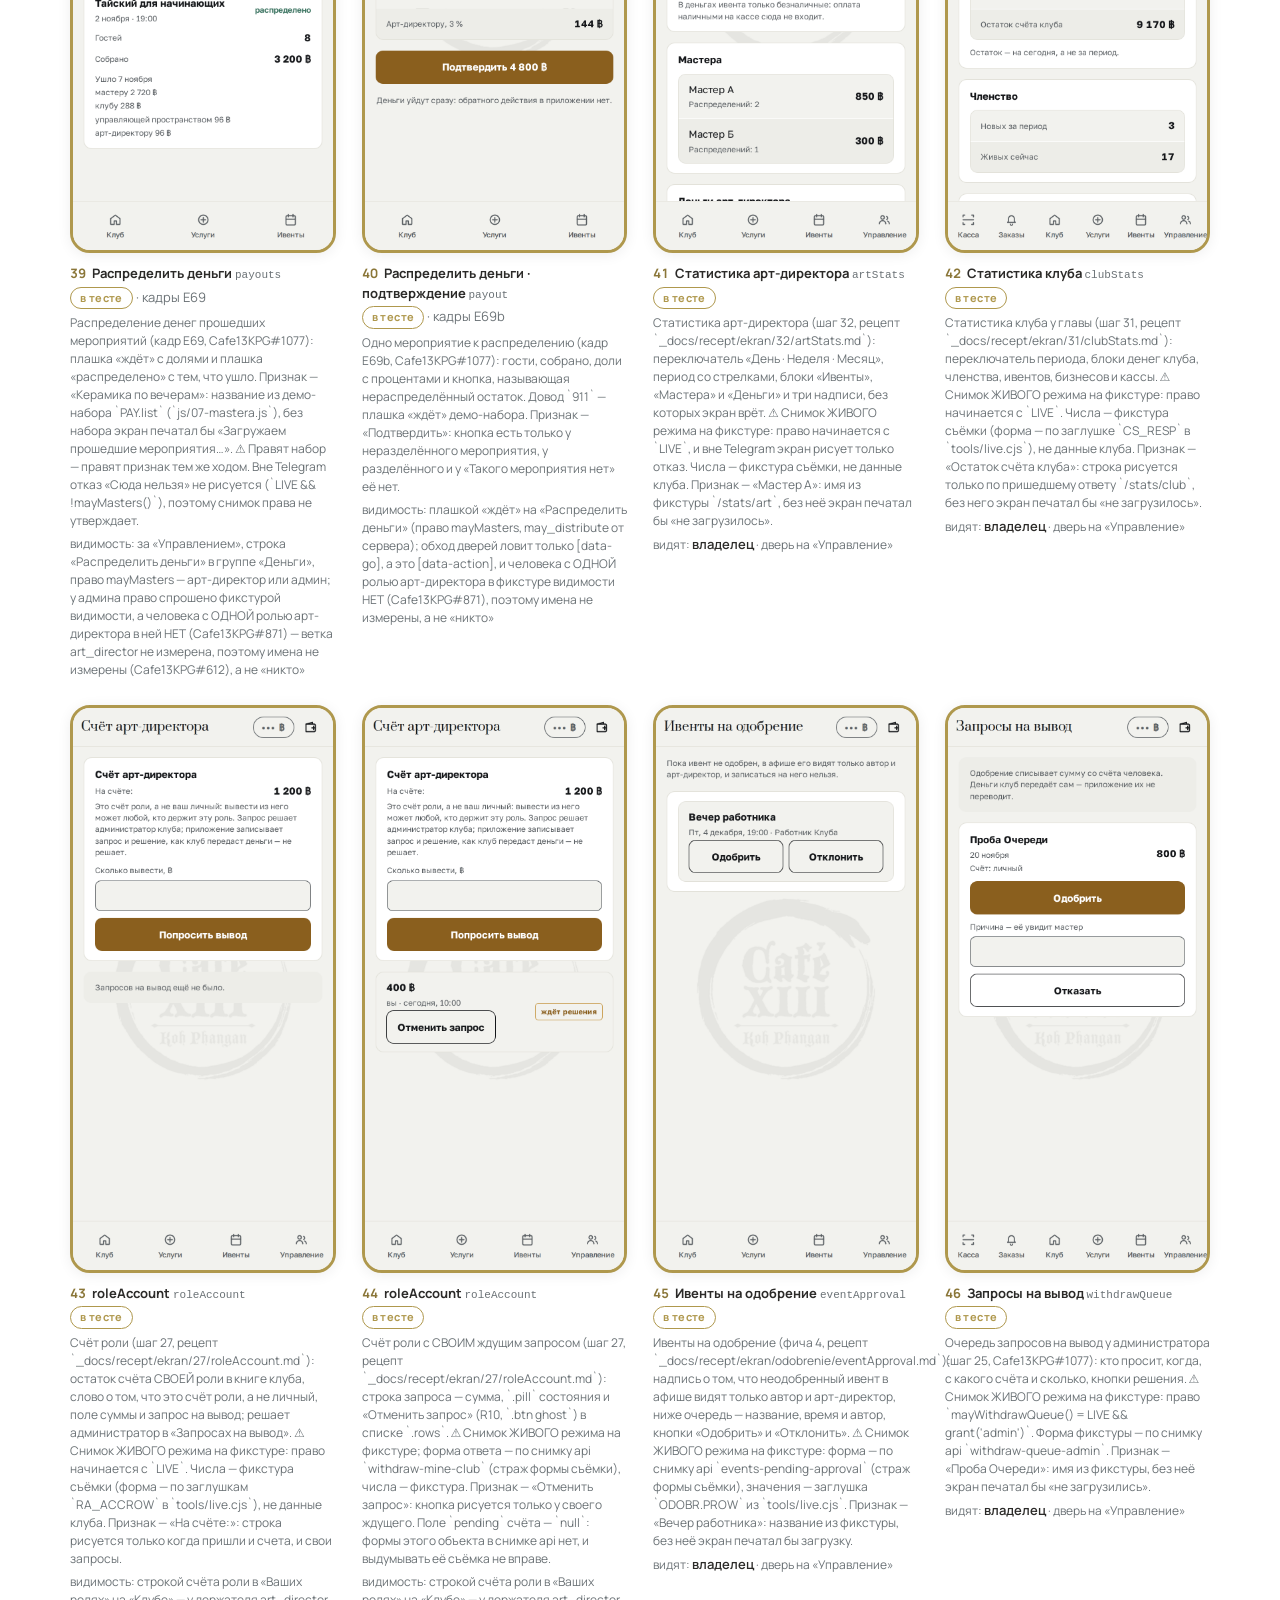
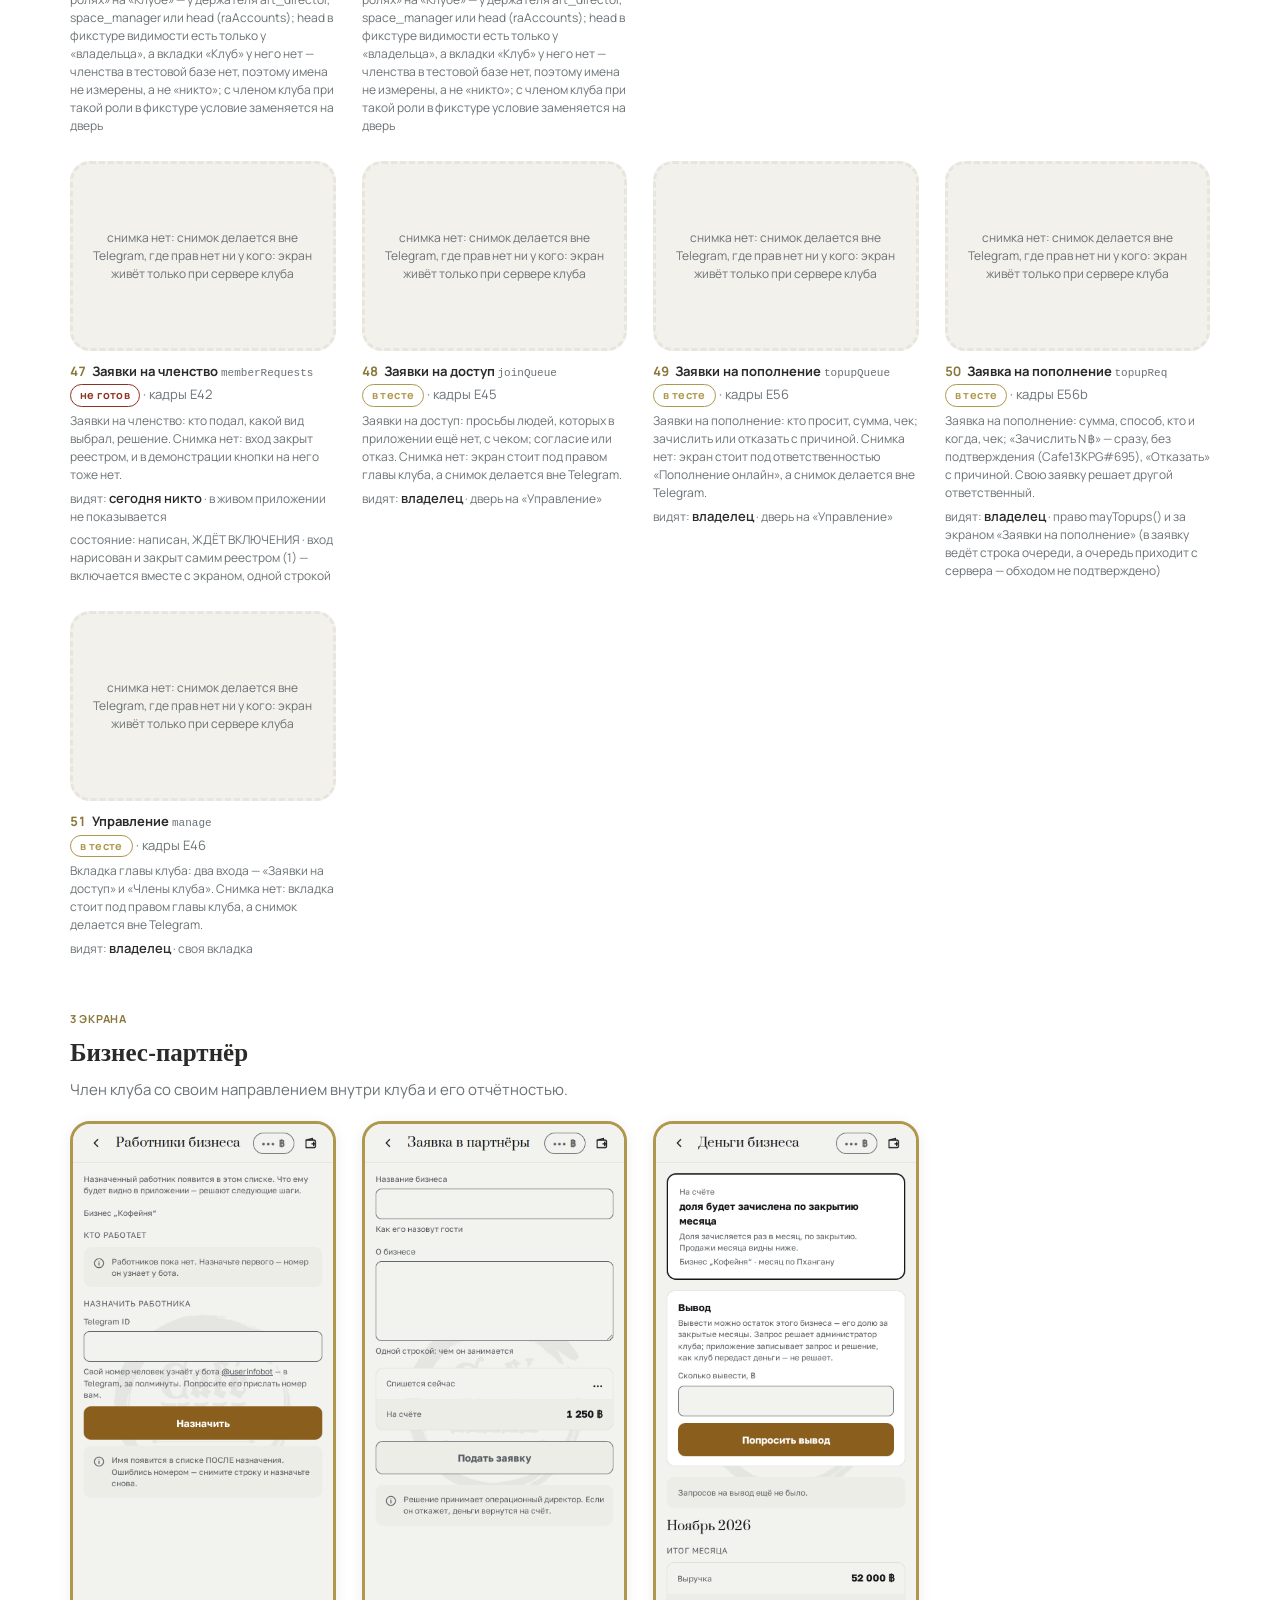
==== commit 7296e3f2: "Опись v225: пересъёмка под выложенный клиент (v218 → v225) Съёмка на ce2038b (дерево 93019c5): shots" ====
--- a/screens.html
+++ b/screens.html
@@ -69,10 +69,10 @@
 <div class="wrap"><header>
 <div class="wordmark">Caf&eacute; XIII</div>
 <h1>Экраны мини-приложения</h1>
-<div class="meta">v218 · 26.11.2026 &middot; 91 экран, снимков 54 &middot; снимок — с живой страницы, 390&nbsp;&times;&nbsp;844 &middot; <a href="https://anatoly9837-lab.github.io/cafe13-miniapp/">открыть приложение</a></div>
+<div class="meta">v225 · 26.11.2026 &middot; 93 экрана, снимков 54 &middot; снимок — с живой страницы, 390&nbsp;&times;&nbsp;844 &middot; <a href="https://anatoly9837-lab.github.io/cafe13-miniapp/">открыть приложение</a></div>
 <p class="lead">Полная опись экранов мини-приложения клуба. Каждый снимок сделан с живой страницы на экране телефона 390 × 844 — это не макет и не рисунок поверх идеи: то же самое открывается по ссылке ниже.</p>
 <p class="lead">Стадия каждого экрана — рамкой, и берётся она из одного файла (СТАДИИ.tsv), а не ставится руками. «Видят» — это ВЫВОД ПО КОДУ приложения: от вкладок человека прибор идёт по входам на отрисованных экранах, пока находятся новые. Право без входа видимостью не считается. Где вход рисуется строкой данных сервера или туда уходит сам код, это сказано словами: «никто» у такого экрана значило бы не «пути нет», а «нечем измерить». Под каждым человеком экран никто не открывал, наблюдение — отдельный шаг. Состав ролей и членств взят из тестовой базы (замер devops5, 27.10.2026, только чтение), а в бою он другой: у владельца там бессрочное членство, и вкладка «Клуб» у него есть. Строка «состояние» у невключённого экрана отвечает на вопрос телефоном: вход в приложении открыт (человек дойдёт и увидит «Раздел ещё не подключён»), закрыт самим реестром (включится вместе с экраном) или его нет вовсе. Считается она по КЛИЕНТУ ЭТОЙ редакции — по тем же файлам, с которых снята видимость (склейка по `index.html`: одного `app.js` после разбивки нет), а не по выложенному: их сверяет отдельный прибор (tools/check-stages.py).</p>
-<p class="lead">снимков 54 &middot; экранов «в тесте» 68, из них БЕЗ снимка 20 — у них нет исполненного рецепта, и снимка с них не спрашивает никто: опись растёт ЗА рецептами, а не впереди них</p>
+<p class="lead">снимков 54 &middot; экранов «в тесте» 70, из них БЕЗ снимка 22 — у них нет исполненного рецепта, и снимка с них не спрашивает никто: опись растёт ЗА рецептами, а не впереди них</p>
 <div class="legend">
 <span style="color:#9AA0A3"><i></i>описан — состав и рецепт есть, кода нет</span>
 <span style="color:#9AA0A3"><i></i>до стадии 1 — кадр есть, рецепта и кода нет</span>
@@ -197,9 +197,9 @@
 <figure><div class="shot" style="border-color:#AF984D"><img loading="lazy" src="screens/49-master-event.png" alt="Ивент мастера, один слот: день и время, место, кто ведёт, состояние в афише и ск" width="780" height="1688"></div>
 <figcaption><b><span>32</span> &nbsp;Ивент мастера <em>masterEvent</em></b><span class="stage" style="color:#AF984D">в тесте</span> &middot; кадры E57<span class="who">Ивент мастера, один слот: день и время, место, кто ведёт, состояние в афише и сколько недель впереди. Взят ВЫКЛЮЧЕННЫЙ слот 903 — у него кнопка «Включить», и экран показывает больше, чем включённый. Признак — «Йога на закате»: название именно слота 903, то есть держит и приход `MR.slots`, и выбор записи ПО ПАРАМЕТРУ (у 901 название другое). Снимок демонстрации: данные выдуманы, в Telegram их отдаёт сервер.</span><span class="who">видимость: за «Управлением», право mayMasters — арт-директор или админ; у админа право спрошено фикстурой видимости, а человека с ОДНОЙ ролью арт-директора в ней НЕТ (Cafe13KPG#871) — ветка art_director не измерена, поэтому имена не измерены (Cafe13KPG#612), а не «никто»</span></figcaption></figure>
 <figure><div class="shot" style="border-color:#AF984D"><img loading="lazy" src="screens/50-master-apply.png" alt="Букинг ивента, сама форма (Cafe13KPG#985): дата, начало, продолжительность, мест" width="780" height="1688"></div>
-<figcaption><b><span>33</span> &nbsp;Заявка в мастера · подача <em>masterApply</em></b><span class="stage" style="color:#AF984D">в тесте</span> &middot; кадры E54b<span class="who">Букинг ивента, сама форма (Cafe13KPG#985): дата, начало, продолжительность, место и занятость выбранной даты, сумма к списанию с сервера. Своя ждущая или согласованная заявка форму не закрывает: букингов сколько угодно. Признак — «Занято в этот день»: этот блок приходит из `MSB.data` демо-набора, то есть держит и форму, и приход набора.</span><span class="who">видимость: кнопкой «Забукать» в блоке «Забукать ивент» на главном (с #985; прежде «Я мастер») — у любого, кто не гость, и только в живом (masterOffer выходит пустым при роли «guest» и вне Telegram); обход дверей ловит только [data-go], а это [data-action], поэтому не измерено</span></figcaption></figure>
+<figcaption><b><span>33</span> &nbsp;Заявка в мастера · подача <em>masterApply</em></b><span class="stage" style="color:#AF984D">в тесте</span> &middot; кадры E54b<span class="who">Букинг ивента, сама форма (Cafe13KPG#985): дата, начало, продолжительность, место и занятость выбранной даты, сумма к списанию с сервера. Своя ждущая или согласованная заявка форму не закрывает: букингов сколько угодно. Признак — «Занято в этот день»: этот блок приходит из `MSB.data` демо-набора, то есть держит и форму, и приход набора.</span><span class="who">видимость: кнопкой «Забукать» в блоке «Забукать ивент» на главном (с #985; прежде «Я мастер») — у любого вошедшего в Telegram (masterOffer пуст вне Telegram; роль «guest» не спрашивается с шага 42, а экран формы — с Cafe13KPG#1129); обход дверей ловит только [data-go], а это [data-action], поэтому не измерено</span></figcaption></figure>
 <figure><div class="shot" style="border-color:#AF984D"><img loading="lazy" src="screens/61-master-deny.png" alt="Отказ подачи букинга: строка отказа над кнопкой «Отправить букинг», форма не зак" width="780" height="1688"></div>
-<figcaption><b><span>34</span> &nbsp;Заявка в мастера · подача <em>masterApply</em></b><span class="stage" style="color:#AF984D">в тесте</span> &middot; кадры E54b<span class="who">Отказ подачи букинга: строка отказа над кнопкой «Отправить букинг», форма не закрылась. Снят настоящим нажатием на пустую форму — проверка клиента отвечает «Без названия ивент в афишу не ставится» до всякого запроса. Тем же блоком в Telegram встают отказы сервера (409 «время пересекается…» — его форма ловится в tools/live.cjs, случай ms-busy-409). Снимок демонстрации: данные выдуманы.</span><span class="who">видимость: кнопкой «Забукать» в блоке «Забукать ивент» на главном (с #985; прежде «Я мастер») — у любого, кто не гость, и только в живом (masterOffer выходит пустым при роли «guest» и вне Telegram); обход дверей ловит только [data-go], а это [data-action], поэтому не измерено</span></figcaption></figure>
+<figcaption><b><span>34</span> &nbsp;Заявка в мастера · подача <em>masterApply</em></b><span class="stage" style="color:#AF984D">в тесте</span> &middot; кадры E54b<span class="who">Отказ подачи букинга: строка отказа над кнопкой «Отправить букинг», форма не закрылась. Снят настоящим нажатием на пустую форму — проверка клиента отвечает «Без названия ивент в афишу не ставится» до всякого запроса. Тем же блоком в Telegram встают отказы сервера (409 «время пересекается…» — его форма ловится в tools/live.cjs, случай ms-busy-409). Снимок демонстрации: данные выдуманы.</span><span class="who">видимость: кнопкой «Забукать» в блоке «Забукать ивент» на главном (с #985; прежде «Я мастер») — у любого вошедшего в Telegram (masterOffer пуст вне Telegram; роль «guest» не спрашивается с шага 42, а экран формы — с Cafe13KPG#1129); обход дверей ловит только [data-go], а это [data-action], поэтому не измерено</span></figcaption></figure>
 </div></section>
 <section id="g6"><div class="head">
 <span class="count">17 экранов</span>
@@ -247,7 +247,7 @@
 <figure><div class="shot" style="border-color:#AF984D"><img loading="lazy" src="screens/53-biz-workers.png" alt="Работники бизнеса партнёра (шаг 14, рецепт `_docs/recept/ekran/14/bizWorkers.md`" width="780" height="1688"></div>
 <figcaption><b><span>52</span> &nbsp;Работники бизнеса <em>bizWorkers</em></b><span class="stage" style="color:#AF984D">в тесте</span><span class="who">Работники бизнеса партнёра (шаг 14, рецепт `_docs/recept/ekran/14/bizWorkers.md`): чьи это работники, кто уже работает и поле номера для нового. ⚠ Снимок — ОДИН вид из восьми: бизнес один и оплачен, работников пока нет. Виды со строкой работника, с признаком «и в другом бизнесе», с окном отмены у «Снять», с переключателем двух бизнесов, с неоплаченным бизнесом, с отказом сервера и с «Сюда нельзя» сюда не попадают и фикстурой не достаются (довод — в комментарии выше). Признак — «Бизнес „Кофейня“»: он держит и ветку ОДНОГО бизнеса (у двух и более на этом месте переключатель), и то, что бизнес вообще найден. ⚠ «Кофейня» — ЗНАЧЕНИЕ демо-набора самого экрана (там же, строка 125): правят набор — правят и признак тем же ходом, иначе отказ съёмки прочтётся «экран сломался». Снимок демонстрации: данные выдуманы, в Telegram их отдаёт сервер; руками в демонстрации сюда не попасть — дверь стоит у партнёра с согласованной заявкой.</span><span class="who">видимость: кнопкой «Работники» в блоке «Свой бизнес в клубе» на «Клубе» — у партнёра с согласованной заявкой (/partner/requests/mine, status approved); фикстура видимости заявок в партнёры в страницу не кладёт, поэтому имена не измерены, а не «никто»; с партнёром в фикстуре условие заменяется на дверь</span></figcaption></figure>
 <figure><div class="shot" style="border-color:#AF984D"><img loading="lazy" src="screens/57-partner-apply.png" alt="Заявка в партнёры, сама форма (шаг 13): название бизнеса, описание одной строкой" width="780" height="1688"></div>
-<figcaption><b><span>53</span> &nbsp;Заявка в партнёры · подача <em>partnerApply</em></b><span class="stage" style="color:#AF984D">в тесте</span><span class="who">Заявка в партнёры, сама форма (шаг 13): название бизнеса, описание одной строкой, «Спишется сейчас» и «На счёте» в ряд, «Подать заявку» и слово о решении операционного директора. ⚠ Цена здесь «…», и это не недоделка: `loadPartnerPrice()` зовётся только в живом режиме (`js/21-navigaciya.js:577`), а вне Telegram цену не у кого спросить — в Telegram на этом месте стоит число сервера. Признак — «Как его назовут гости»: подпись поля, то есть он держит ФОРМУ и не зависит ни от одного числа. Данных у этого вида нет вовсе, поэтому прихода набора он не держит — сказано, а не умолчано.</span><span class="who">видимость: кнопкой «Я партнёр» в блоке «Свой бизнес в клубе» на «Клубе» — у члена клуба, когда сервер назвал цену (`GET /partner/price`, на 06.11.2026 ручки нет — кнопка погашена); обход дверей ловит только [data-go], а это [data-action], поэтому имена не измерены, а не «никто»</span></figcaption></figure>
+<figcaption><b><span>53</span> &nbsp;Заявка в партнёры · подача <em>partnerApply</em></b><span class="stage" style="color:#AF984D">в тесте</span><span class="who">Заявка в партнёры, сама форма (шаг 13): название бизнеса, описание одной строкой, «Спишется сейчас» и «На счёте» в ряд, «Подать заявку» и слово о решении операционного директора. ⚠ Цена здесь «…», и это не недоделка: `loadPartnerPrice()` зовётся только в живом режиме (`js/21-navigaciya.js:577`), а вне Telegram цену не у кого спросить — в Telegram на этом месте стоит число сервера. Признак — «Как его назовут гости»: подпись поля, то есть он держит ФОРМУ и не зависит ни от одного числа. Данных у этого вида нет вовсе, поэтому прихода набора он не держит — сказано, а не умолчано.</span><span class="who">видимость: кнопкой «Я партнёр» в блоке «Свой бизнес в клубе» на «Клубе» — у любого вошедшего в Telegram, гостя и члена одинаково (фича 7, №49 «а»), когда сервер назвал цену (`GET /partner/price`, на 06.11.2026 ручки нет — кнопка погашена); обход дверей ловит только [data-go], а это [data-action], поэтому имена не измерены, а не «никто»</span></figcaption></figure>
 <figure><div class="shot" style="border-color:#AF984D"><img loading="lazy" src="screens/73-biz-money.png" alt="Деньги бизнеса партнёра (Cafe13KPG#1077): шапка бизнеса, итог месяца — выручка, " width="780" height="1688"></div>
 <figcaption><b><span>54</span> &nbsp;Деньги бизнеса <em>bizMoney</em></b><span class="stage" style="color:#AF984D">в тесте</span><span class="who">Деньги бизнеса партнёра (Cafe13KPG#1077): шапка бизнеса, итог месяца — выручка, текущие затраты, чистая прибыль — и как она делится между партнёром и клубом. Признак — «Чистая прибыль»: строка рисуется только у пришедшего месяца, без него экран печатал бы «Загружаем деньги бизнеса…». Числа и «Кофейня» — демо-набор самого экрана (`js/17-ekrany-upravlenie.js`, `bizMoney`), в Telegram их отдаёт сервер.</span><span class="who">видимость: строкой «Деньги бизнеса» в блоке «Свой бизнес в клубе» на «Клубе» — у партнёра с согласованной заявкой (/partner/requests/mine, status approved); фикстура видимости заявок в партнёры в страницу не кладёт, поэтому имена не измерены, а не «никто»; с партнёром в фикстуре условие заменяется на дверь</span></figcaption></figure>
 </div></section>
@@ -259,8 +259,8 @@
 <figcaption><b><span>55</span> &nbsp;Карточки меню <em>barCards</em></b><span class="stage" style="color:#AF984D">в тесте</span> &middot; кадры E26,E39<span class="who">Карточки меню направления: группы по состоянию («Ждут утверждения», «Возвращены», «Черновики», «В меню», «Сняты»), у каждой число в заголовке; строка позиции несёт название, группу, цену и язык рецепта, у возвращённой — замечание куратора. Ниже «Новая карточка». Признак — «Ждут утверждения · 2»: он держит и приход демо-набора, и СЧЁТ в заголовке группы (без набора экран печатал бы «Карточек пока нет — ни в меню, ни в работе»). ⚠ Цифра — ЗНАЧЕНИЕ демо-набора (`DATA.work.cards`, две позиции в `review`): правят набор — правят признак тем же ходом, иначе отказ съёмки прочитается как «экран сломался». Снимок демонстрации: данные выдуманы, в Telegram их отдаёт сервер. ⚠ Вид снят ИСПОЛНИТЕЛЕМ, и партнёрского входа шага 16 на нём нет: вне Telegram у экрана живёт ветка отказа и «Загружаем…», а группа «Карточки на согласовании» требует владения направлением (`BW.dirs`), которое вне живого режима `null`.</span><span class="who">видят: <b>владелец, куратор с живым членством, работник бара без членства</b> &middot; дверь на «Заказы на баре» или «Клуб»</span></figcaption></figure>
 <figure><div class="shot" style="border-color:#AF984D"><img loading="lazy" src="screens/55-bar-card.png" alt="Карточка позиции, ВОЗВРАЩЁННАЯ куратором: шапка с названием, группой, ценой и ми" width="780" height="1688"></div>
 <figcaption><b><span>56</span> &nbsp;Карточка напитка <em>barCard</em></b><span class="stage" style="color:#AF984D">в тесте</span> &middot; кадры E27,E33<span class="who">Карточка позиции, ВОЗВРАЩЁННАЯ куратором: шапка с названием, группой, ценой и минутами, слово состояния, описание для гостя, замечание куратора, «Изменить карточку», слот снимка и группы рецепта. Взята позиция 303 — черновик С замечанием: у неё видно и возврат, и правку, которых у согласованной нет. Признак — «Вернули с замечанием: Нет фото, цена выше соседних»: это замечание ИМЕННО позиции 303 из демо-набора, то есть он держит сразу три вещи — приход набора, выбор записи ПО ДОВОДУ и саму ветку возврата. Снимок демонстрации: данные выдуманы, в Telegram их отдаёт сервер. ⚠ Снятое состояние — ГИБРИД: ни куратор, ни работник, ни партнёр. Вне Telegram ложны оба предиката — `cardWorkerOnly()` (начинается с `LIVE`), поэтому рецептная часть рисуется как барной стороне, и `cardCurator()`, с шага 16 уже по двум причинам: он зовёт ещё и владение (`cardPartner()` читает `BW.dirs`). Решений шага 16 на снимке нет; третьего вида не заводим — он снялся бы тем же гибридом.</span><span class="who">видят: <b>владелец, куратор с живым членством, работник бара без членства</b> &middot; право mayCards() и за экраном «Карточки меню» (в карточку ведёт строка списка карточек, а список приходит с сервера — обходом не подтверждено)</span></figcaption></figure>
-<figure><div class="shot" style="border-color:#AF984D"><img loading="lazy" src="screens/56-bar-card-new.png" alt="Та же `barCard`, вторая её половина — ФОРМА заведения: название, группа меню с г" width="780" height="1688"></div>
-<figcaption><b><span>57</span> &nbsp;Карточка напитка <em>barCard</em></b><span class="stage" style="color:#AF984D">в тесте</span> &middot; кадры E27,E33<span class="who">Та же `barCard`, вторая её половина — ФОРМА заведения: название, группа меню с готовыми группами направления, цена и минуты в ряд, описание для гостя, строка-переключатель «Алкоголь» и «Сохранить черновик». Признак — «Сохранить черновик»: эти слова стоят ТОЛЬКО в ветке заведения (`id === 'new'`), у правки черновика кнопка зовётся «Сохранить изменения», — то есть признак держит именно ветку, а не экран вообще. ⚠ Подпись «Пока карточка в работе, поля можно исправить…» — слова клиента: ручка правки черновика есть с шага 15, и прежнее «Поля потом не исправить» стало бы ложью.</span><span class="who">видят: <b>владелец, куратор с живым членством, работник бара без членства</b> &middot; право mayCards() и за экраном «Карточки меню» (в карточку ведёт строка списка карточек, а список приходит с сервера — обходом не подтверждено)</span></figcaption></figure>
+<figure><div class="shot" style="border-color:#AF984D"><img loading="lazy" src="screens/56-bar-card-new.png" alt="Та же `barCard`, ветка ФОРМЫ заведения (шаг 44, рецепт `_docs/recept/ekran/44/ba" width="780" height="1688"></div>
+<figcaption><b><span>57</span> &nbsp;Карточка напитка <em>barCard</em></b><span class="stage" style="color:#AF984D">в тесте</span> &middot; кадры E27,E33<span class="who">Та же `barCard`, ветка ФОРМЫ заведения (шаг 44, рецепт `_docs/recept/ekran/44/barCard.md`): название, группа меню с готовыми группами направления, цена и минуты в ряд, описание для гостя, строка-переключатель «Алкоголь», рецепт трёх языков полями подряд (RU, EN, TH) и «Создать» — переход на предпросмотр без запроса. Признак — «Рецепт · RU»: поле языка стоит ТОЛЬКО в ветке заведения (`id === 'new'`), у правки черновика рецепта в форме нет, а на самой карточке поле зовётся «Рецепт (RU)». ⚠ Подпись «Пока карточка в работе, поля можно исправить…» — слова клиента: ручка правки черновика есть с шага 15. ⚠ Кадра предпросмотра (`barCard`, `preview`) в описи ещё нет — долг пересъёмки шага 44.</span><span class="who">видят: <b>владелец, куратор с живым членством, работник бара без членства</b> &middot; право mayCards() и за экраном «Карточки меню» (в карточку ведёт строка списка карточек, а список приходит с сервера — обходом не подтверждено)</span></figcaption></figure>
 <figure><div class="shot" style="border-color:#AF984D"><img loading="lazy" src="screens/60-bar-queue.png" alt="Очередь заказов бара (кадр E41, шаг 22): смена и её счёт, число новых, готовящих" width="780" height="1688"></div>
 <figcaption><b><span>58</span> &nbsp;Заказы на баре <em>barQueue</em></b><span class="stage" style="color:#AF984D">в тесте</span> &middot; кадры E41<span class="who">Очередь заказов бара (кадр E41, шаг 22): смена и её счёт, число новых, готовящихся и ждущих на выдаче, ниже заказы с номером, местом, временем, составом и кнопкой следующего шага. Признак — «A-16 · к столу 3»: номер и место заказа демо-набора, то есть он держит и приход набора, и строку заказа. ⚠ Верхний заказ «A-17 · за стойку» — не из набора: его отправила настоящим кликом съёмка `24-bar-order` выше, а «05:00» — приколотые часы съёмки. Поэтому кадр от порядка записей зависит, а от дня — нет. Снимок демонстрации: данные выдуманы, в Telegram их отдаёт сервер.</span><span class="who">видят: <b>владелец, куратор с живым членством, работник бара без членства</b> &middot; своя вкладка или дверь на «Клуб»</span></figcaption></figure>
 </div></section>
@@ -290,7 +290,7 @@
 <figcaption><b><span>63</span> &nbsp;Карточка бизнеса <em>myBiz</em></b><span class="stage" style="color:#AF984D">в тесте</span><span class="who">Карточка дела (фича 10, рецепт `_docs/recept/ekran/moi-biznesy/myBiz.md`): рабочие строки ОДНОГО выбранного дела — заказы, карточки меню, доход и расход. Вход — строка дела в группе «Мои бизнесы» на «Клубе»; группа есть у куратора или бара ДВУХ активных дел и больше, при одном деле строки стоят на «Клубе», как прежде. ⚠ Снимок ЖИВОГО режима на фикстуре: куратор «Бара» (7) и «Чайной у моря» (9), снят вход в «Чайную». Признак — «Бизнес «Чайная у моря»»: название выбранного дела словом сервера, то есть он держит и сам выбор, и то, что открылось не первое дело списка.</span><span class="who">видимость: строкой дела в группе «Мои бизнесы» на «Клубе» — у куратора или бара двух активных бизнесов и больше (гранты bar/curator с direction_id); обход дверей ловит только [data-go], а это [data-action], и в фикстуре видимости такого человека нет, поэтому имена не измерены, а не «никто»</span></figcaption></figure>
 </div></section>
 <section id="g12"><div class="head">
-<span class="count">22 экрана</span>
+<span class="count">24 экрана</span>
 <h2>Без снимка</h2>
 <p></p></div><div class="grid">
 <figure><div class="nosh">снимка нет: снимок делается вне Telegram, где прав нет ни у кого: экран живёт только при сервере клуба</div>
@@ -320,49 +320,53 @@
 <figure><div class="nosh">снимка нет: снимок делается вне Telegram, где прав нет ни у кого: экран живёт только при сервере клуба</div>
 <figcaption><b><span>76</span> &nbsp;Раздел временно недоступен <em>frozen</em></b><span class="stage" style="color:#9AA0A3">служебный</span><span class="who"></span><span class="who">видимость: показывается вместо любого замороженного экрана (FROZEN, слово владельца 29.10.2026)</span></figcaption></figure>
 <figure><div class="nosh">снимка нет: снимок делается вне Telegram, где прав нет ни у кого: экран живёт только при сервере клуба</div>
-<figcaption><b><span>77</span> &nbsp;Календарь <em>calendar</em></b><span class="stage" style="color:#AF984D">в тесте</span><span class="who"></span><span class="who">видят: <b>владелец, работник без членства, куратор с живым членством, работник бара без членства, гость без ролей</b> &middot; дверь на «Афиша»</span></figcaption></figure>
-<figure><div class="nosh">снимка нет: снимок делается вне Telegram, где прав нет ни у кого: экран живёт только при сервере клуба</div>
-<figcaption><b><span>78</span> &nbsp;Чайные мастера <em>teaMasters</em></b><span class="stage" style="color:#AF984D">в тесте</span><span class="who"></span><span class="who">видят: <b>владелец, работник без членства, куратор с живым членством, работник бара без членства, гость без ролей</b> &middot; дверь на «Услуги и бар»</span></figcaption></figure>
-<figure><div class="nosh">снимка нет: снимок делается вне Telegram, где прав нет ни у кого: экран живёт только при сервере клуба</div>
-<figcaption><b><span>79</span> &nbsp;Карточка мастера <em>teaMaster</em></b><span class="stage" style="color:#AF984D">в тесте</span><span class="who"></span><span class="who">видят: <b>владелец, работник без членства, куратор с живым членством, работник бара без членства, гость без ролей</b> &middot; за экраном «Чайные мастера» (в карточку ведёт строка списка мастеров, а список приходит с сервера — обходом не подтверждено)</span></figcaption></figure>
-<figure><div class="nosh">снимка нет: снимок делается вне Telegram, где прав нет ни у кого: экран живёт только при сервере клуба</div>
-<figcaption><b><span>80</span> &nbsp;Бронь мастера <em>teaBook</em></b><span class="stage" style="color:#8E3324">не готов</span><span class="who"></span><span class="who">видят: <b>сегодня никто</b> &middot; в живом приложении не показывается</span><span class="who">состояние: написан, НЕ включён &middot; вход в коде есть (не меньше 1), но в живом приложении он серый и не нажимается — потому что ЭКРАН НЕ ПОДКЛЮЧЁН, а не выключен словом: включится вместе с экраном</span></figcaption></figure>
-<figure><div class="nosh">снимка нет: снимок делается вне Telegram, где прав нет ни у кого: экран живёт только при сервере клуба</div>
-<figcaption><b><span>81</span> &nbsp;Карточка чайного мастера <em>teaApply</em></b><span class="stage" style="color:#AF984D">в тесте</span><span class="who"></span><span class="who">видимость: кнопкой в блоке «Чайный мастер» на «Клубе» — у всех, роль и членство не спрашиваются (№65 «а»); блок строится по ответу GET /tea/card/mine, а в фикстуре видимости этого ответа нет, поэтому имена не измерены, а не «никто»</span></figcaption></figure>
-<figure><div class="nosh">снимка нет: снимок делается вне Telegram, где прав нет ни у кого: экран живёт только при сервере клуба</div>
-<figcaption><b><span>82</span> &nbsp;Чайная церемония · заявка <em>teaHold</em></b><span class="stage" style="color:#AF984D">в тесте</span><span class="who"></span><span class="who">видимость: кнопкой «Провести чайную церемонию» в блоке «Провести в клубе» на «Клубе» — у всех (№65 «а»), только в живом режиме: masterOffer() вне живого пуст, а блок ждёт /master/requests/mine; обход видимости идёт без сервера, поэтому имена не измерены, а не «никто»</span></figcaption></figure>
-<figure><div class="nosh">снимка нет: снимок делается вне Telegram, где прав нет ни у кого: экран живёт только при сервере клуба</div>
-<figcaption><b><span>83</span> &nbsp;Чайная церемония <em>teaJoin</em></b><span class="stage" style="color:#AF984D">в тесте</span><span class="who"></span><span class="who">видят: <b>владелец, работник без членства, куратор с живым членством, работник бара без членства, гость без ролей</b> &middot; за экраном «Календарь» (в запись ведёт строка церемонии в календаре, а строки приходят с сервера — обходом не подтверждено)</span></figcaption></figure>
-<figure><div class="nosh">снимка нет: снимок делается вне Telegram, где прав нет ни у кого: экран живёт только при сервере клуба</div>
-<figcaption><b><span>84</span> &nbsp;Карточки чайных мастеров <em>teaReqs</em></b><span class="stage" style="color:#AF984D">в тесте</span><span class="who"></span><span class="who">видимость: за «Управлением», право mayMasters — арт-директор или админ; у админа право спрошено фикстурой видимости, а человека с ОДНОЙ ролью арт-директора в ней НЕТ (Cafe13KPG#871) — ветка art_director не измерена, поэтому имена не измерены (Cafe13KPG#612), а не «никто»</span></figcaption></figure>
-<figure><div class="nosh">снимка нет: снимок делается вне Telegram, где прав нет ни у кого: экран живёт только при сервере клуба</div>
-<figcaption><b><span>85</span> &nbsp;Согласование карточки чайного мастера <em>teaReq</em></b><span class="stage" style="color:#AF984D">в тесте</span><span class="who"></span><span class="who">видимость: за «Управлением», право mayMasters — арт-директор или админ; у админа право спрошено фикстурой видимости, а человека с ОДНОЙ ролью арт-директора в ней НЕТ (Cafe13KPG#871) — ветка art_director не измерена, поэтому имена не измерены (Cafe13KPG#612), а не «никто»</span></figcaption></figure>
+<figcaption><b><span>77</span> &nbsp;Статистика мастера <em>masterStats</em></b><span class="stage" style="color:#AF984D">в тесте</span><span class="who"></span><span class="who">видят: <b>владелец</b> &middot; дверь на «Управление»</span></figcaption></figure>
+<figure><div class="nosh">снимка нет: снимок делается вне Telegram, где прав нет ни у кого: экран живёт только при сервере клуба</div>
+<figcaption><b><span>78</span> &nbsp;Отчёт по ивенту <em>eventReport</em></b><span class="stage" style="color:#AF984D">в тесте</span><span class="who"></span><span class="who">видят: <b>владелец</b> &middot; за экраном «Статистика мастера» (вход рисуется по данным сервера — обходом не подтверждено)</span></figcaption></figure>
+<figure><div class="nosh">снимка нет: снимок делается вне Telegram, где прав нет ни у кого: экран живёт только при сервере клуба</div>
+<figcaption><b><span>79</span> &nbsp;Календарь <em>calendar</em></b><span class="stage" style="color:#AF984D">в тесте</span><span class="who"></span><span class="who">видят: <b>владелец, работник без членства, куратор с живым членством, работник бара без членства, гость без ролей</b> &middot; дверь на «Афиша»</span></figcaption></figure>
+<figure><div class="nosh">снимка нет: снимок делается вне Telegram, где прав нет ни у кого: экран живёт только при сервере клуба</div>
+<figcaption><b><span>80</span> &nbsp;Чайные мастера <em>teaMasters</em></b><span class="stage" style="color:#AF984D">в тесте</span><span class="who"></span><span class="who">видят: <b>владелец, работник без членства, куратор с живым членством, работник бара без членства, гость без ролей</b> &middot; дверь на «Услуги и бар»</span></figcaption></figure>
+<figure><div class="nosh">снимка нет: снимок делается вне Telegram, где прав нет ни у кого: экран живёт только при сервере клуба</div>
+<figcaption><b><span>81</span> &nbsp;Карточка мастера <em>teaMaster</em></b><span class="stage" style="color:#AF984D">в тесте</span><span class="who"></span><span class="who">видят: <b>владелец, работник без членства, куратор с живым членством, работник бара без членства, гость без ролей</b> &middot; за экраном «Чайные мастера» (в карточку ведёт строка списка мастеров, а список приходит с сервера — обходом не подтверждено)</span></figcaption></figure>
+<figure><div class="nosh">снимка нет: снимок делается вне Telegram, где прав нет ни у кого: экран живёт только при сервере клуба</div>
+<figcaption><b><span>82</span> &nbsp;Бронь мастера <em>teaBook</em></b><span class="stage" style="color:#8E3324">не готов</span><span class="who"></span><span class="who">видят: <b>сегодня никто</b> &middot; в живом приложении не показывается</span><span class="who">состояние: написан, НЕ включён &middot; вход в коде есть (не меньше 1), но в живом приложении он серый и не нажимается — потому что ЭКРАН НЕ ПОДКЛЮЧЁН, а не выключен словом: включится вместе с экраном</span></figcaption></figure>
+<figure><div class="nosh">снимка нет: снимок делается вне Telegram, где прав нет ни у кого: экран живёт только при сервере клуба</div>
+<figcaption><b><span>83</span> &nbsp;Карточка чайного мастера <em>teaApply</em></b><span class="stage" style="color:#AF984D">в тесте</span><span class="who"></span><span class="who">видимость: кнопкой в блоке «Чайный мастер» на «Клубе» — у всех, роль и членство не спрашиваются (№65 «а»); блок строится по ответу GET /tea/card/mine, а в фикстуре видимости этого ответа нет, поэтому имена не измерены, а не «никто»</span></figcaption></figure>
+<figure><div class="nosh">снимка нет: снимок делается вне Telegram, где прав нет ни у кого: экран живёт только при сервере клуба</div>
+<figcaption><b><span>84</span> &nbsp;Чайная церемония · заявка <em>teaHold</em></b><span class="stage" style="color:#AF984D">в тесте</span><span class="who"></span><span class="who">видимость: кнопкой «Провести чайную церемонию» в блоке «Провести в клубе» на «Клубе» — у всех (№65 «а»), только в живом режиме: masterOffer() вне живого пуст, а блок ждёт /master/requests/mine; обход видимости идёт без сервера, поэтому имена не измерены, а не «никто»</span></figcaption></figure>
+<figure><div class="nosh">снимка нет: снимок делается вне Telegram, где прав нет ни у кого: экран живёт только при сервере клуба</div>
+<figcaption><b><span>85</span> &nbsp;Чайная церемония <em>teaJoin</em></b><span class="stage" style="color:#AF984D">в тесте</span><span class="who"></span><span class="who">видят: <b>владелец, работник без членства, куратор с живым членством, работник бара без членства, гость без ролей</b> &middot; за экраном «Календарь» (в запись ведёт строка церемонии в календаре, а строки приходят с сервера — обходом не подтверждено)</span></figcaption></figure>
+<figure><div class="nosh">снимка нет: снимок делается вне Telegram, где прав нет ни у кого: экран живёт только при сервере клуба</div>
+<figcaption><b><span>86</span> &nbsp;Карточки чайных мастеров <em>teaReqs</em></b><span class="stage" style="color:#AF984D">в тесте</span><span class="who"></span><span class="who">видимость: за «Управлением», право mayMasters — арт-директор или админ; у админа право спрошено фикстурой видимости, а человека с ОДНОЙ ролью арт-директора в ней НЕТ (Cafe13KPG#871) — ветка art_director не измерена, поэтому имена не измерены (Cafe13KPG#612), а не «никто»</span></figcaption></figure>
+<figure><div class="nosh">снимка нет: снимок делается вне Telegram, где прав нет ни у кого: экран живёт только при сервере клуба</div>
+<figcaption><b><span>87</span> &nbsp;Согласование карточки чайного мастера <em>teaReq</em></b><span class="stage" style="color:#AF984D">в тесте</span><span class="who"></span><span class="who">видимость: за «Управлением», право mayMasters — арт-директор или админ; у админа право спрошено фикстурой видимости, а человека с ОДНОЙ ролью арт-директора в ней НЕТ (Cafe13KPG#871) — ветка art_director не измерена, поэтому имена не измерены (Cafe13KPG#612), а не «никто»</span></figcaption></figure>
 </div></section>
 <section id="g13"><div class="head">
 <span class="count">11 экранов</span>
 <h2>Нарисовано, кода ещё нет</h2>
 <p>Кадры базы экранов есть, кода нет. Стадия 1 по пути экрана: сначала рисуем, потом разрабатываем.</p></div><div class="grid">
 <figure><div class="nosh">снимка нет: кода ещё нет — есть только кадры базы экранов</div>
-<figcaption><b><span>86</span> &nbsp;Занятость суток <em>занятость суток</em></b><span class="stage" style="color:#9AA0A3">до стадии 1</span> &middot; кадры E31<span class="who">Занятость места по суткам: накладки, скрытые события, переход через полночь.</span><span class="who">видят: <b>сегодня никто</b> &middot; в живом приложении не показывается</span></figcaption></figure>
-<figure><div class="nosh">снимка нет: кода ещё нет — есть только кадры базы экранов</div>
-<figcaption><b><span>87</span> &nbsp;Архив мероприятий <em>архив мероприятий</em></b><span class="stage" style="color:#9AA0A3">до стадии 1</span> &middot; кадры E32<span class="who">Архив прошедших мероприятий — у работника клуба и у организатора.</span><span class="who">видят: <b>сегодня никто</b> &middot; в живом приложении не показывается</span></figcaption></figure>
-<figure><div class="nosh">снимка нет: кода ещё нет — есть только кадры базы экранов</div>
-<figcaption><b><span>88</span> &nbsp;Касса · оплата записи <em>касса · оплата записи</em></b><span class="stage" style="color:#9AA0A3">до стадии 1</span> &middot; кадры E35<span class="who">Оплата записи на мероприятие через кассу: что оплачиваем, взнос, отказы.</span><span class="who">видят: <b>сегодня никто</b> &middot; в живом приложении не показывается</span></figcaption></figure>
-<figure><div class="nosh">снимка нет: кода ещё нет — есть только кадры базы экранов</div>
-<figcaption><b><span>89</span> &nbsp;Просьба о доступе <em>просьба о доступе · одна</em></b><span class="stage" style="color:#9AA0A3">до стадии 1</span> &middot; кадры E48<span class="who">Одна просьба о доступе у главы клуба: чек во всю ширину или PDF, согласие и отказ со словом (кадры E48*). Вход — из очереди заявок (E45).</span><span class="who">видят: <b>сегодня никто</b> &middot; в живом приложении не показывается</span></figcaption></figure>
-<figure><div class="nosh">снимка нет: кода ещё нет — есть только кадры базы экранов</div>
-<figcaption><b><span>90</span> &nbsp;Деньги мероприятия <em>деньги мероприятия</em></b><span class="stage" style="color:#9AA0A3">до стадии 1</span> &middot; кадры E63<span class="who">Собрано, гости и четыре доли одного мероприятия — мастеру, клубу, управляющей пространством, арт-директору (кадры E63*). Видят мастер своего мероприятия и арт-директор.</span><span class="who">видят: <b>сегодня никто</b> &middot; в живом приложении не показывается</span></figcaption></figure>
-<figure><div class="nosh">снимка нет: кода ещё нет — есть только кадры базы экранов</div>
-<figcaption><b><span>91</span> &nbsp;История денег <em>история денег</em></b><span class="stage" style="color:#9AA0A3">до стадии 1</span> &middot; кадры E64<span class="who">Строки счёта члена клуба: зачисления и доля «за мероприятие» (кадр E64).</span><span class="who">видят: <b>сегодня никто</b> &middot; в живом приложении не показывается</span></figcaption></figure>
-<figure><div class="nosh">снимка нет: кода ещё нет — есть только кадры базы экранов</div>
-<figcaption><b><span>92</span> &nbsp;Допуск в приложение <em>допуск в приложение</em></b><span class="stage" style="color:#9AA0A3">до стадии 1</span> &middot; кадры E70<span class="who">Кто внутри приложения и кто уже нет (кадры E70*). За входом «Допуск в приложение» группы «Доступы».</span><span class="who">видят: <b>сегодня никто</b> &middot; в живом приложении не показывается</span></figcaption></figure>
-<figure><div class="nosh">снимка нет: кода ещё нет — есть только кадры базы экранов</div>
-<figcaption><b><span>93</span> &nbsp;Членства: виды и срок <em>членства · виды и срок</em></b><span class="stage" style="color:#9AA0A3">до стадии 1</span> &middot; кадры E71<span class="who">Какие членства есть у человека и до какого числа (кадр E71).</span><span class="who">видят: <b>сегодня никто</b> &middot; в живом приложении не показывается</span></figcaption></figure>
-<figure><div class="nosh">снимка нет: кода ещё нет — есть только кадры базы экранов</div>
-<figcaption><b><span>94</span> &nbsp;Ответственность: роли и направления <em>ответственность · роли</em></b><span class="stage" style="color:#9AA0A3">до стадии 1</span> &middot; кадры E72<span class="who">Кто за что отвечает, кто выдал и когда; в том же семействе — история допуска (кадры E72*).</span><span class="who">видят: <b>сегодня никто</b> &middot; в живом приложении не показывается</span></figcaption></figure>
-<figure><div class="nosh">снимка нет: кода ещё нет — есть только кадры базы экранов</div>
-<figcaption><b><span>95</span> &nbsp;Мастерство <em>мастерство · статус и месяц</em></b><span class="stage" style="color:#9AA0A3">до стадии 1</span> &middot; кадры E73<span class="who">Кто мастер и до какого месяца оплачен; отдельный кадр на отказ ручки (кадры E73*).</span><span class="who">видят: <b>сегодня никто</b> &middot; в живом приложении не показывается</span></figcaption></figure>
-<figure><div class="nosh">снимка нет: кода ещё нет — есть только кадры базы экранов</div>
-<figcaption><b><span>96</span> &nbsp;Впустить человека <em>впустить человека</em></b><span class="stage" style="color:#9AA0A3">до стадии 1</span> &middot; кадры E74<span class="who">Форма впуска, окно до отправки и возврат исключённого (кадры E74*).</span><span class="who">видят: <b>сегодня никто</b> &middot; в живом приложении не показывается</span></figcaption></figure>
+<figcaption><b><span>88</span> &nbsp;Занятость суток <em>занятость суток</em></b><span class="stage" style="color:#9AA0A3">до стадии 1</span> &middot; кадры E31<span class="who">Занятость места по суткам: накладки, скрытые события, переход через полночь.</span><span class="who">видят: <b>сегодня никто</b> &middot; в живом приложении не показывается</span></figcaption></figure>
+<figure><div class="nosh">снимка нет: кода ещё нет — есть только кадры базы экранов</div>
+<figcaption><b><span>89</span> &nbsp;Архив мероприятий <em>архив мероприятий</em></b><span class="stage" style="color:#9AA0A3">до стадии 1</span> &middot; кадры E32<span class="who">Архив прошедших мероприятий — у работника клуба и у организатора.</span><span class="who">видят: <b>сегодня никто</b> &middot; в живом приложении не показывается</span></figcaption></figure>
+<figure><div class="nosh">снимка нет: кода ещё нет — есть только кадры базы экранов</div>
+<figcaption><b><span>90</span> &nbsp;Касса · оплата записи <em>касса · оплата записи</em></b><span class="stage" style="color:#9AA0A3">до стадии 1</span> &middot; кадры E35<span class="who">Оплата записи на мероприятие через кассу: что оплачиваем, взнос, отказы.</span><span class="who">видят: <b>сегодня никто</b> &middot; в живом приложении не показывается</span></figcaption></figure>
+<figure><div class="nosh">снимка нет: кода ещё нет — есть только кадры базы экранов</div>
+<figcaption><b><span>91</span> &nbsp;Просьба о доступе <em>просьба о доступе · одна</em></b><span class="stage" style="color:#9AA0A3">до стадии 1</span> &middot; кадры E48<span class="who">Одна просьба о доступе у главы клуба: чек во всю ширину или PDF, согласие и отказ со словом (кадры E48*). Вход — из очереди заявок (E45).</span><span class="who">видят: <b>сегодня никто</b> &middot; в живом приложении не показывается</span></figcaption></figure>
+<figure><div class="nosh">снимка нет: кода ещё нет — есть только кадры базы экранов</div>
+<figcaption><b><span>92</span> &nbsp;Деньги мероприятия <em>деньги мероприятия</em></b><span class="stage" style="color:#9AA0A3">до стадии 1</span> &middot; кадры E63<span class="who">Собрано, гости и четыре доли одного мероприятия — мастеру, клубу, управляющей пространством, арт-директору (кадры E63*). Видят мастер своего мероприятия и арт-директор.</span><span class="who">видят: <b>сегодня никто</b> &middot; в живом приложении не показывается</span></figcaption></figure>
+<figure><div class="nosh">снимка нет: кода ещё нет — есть только кадры базы экранов</div>
+<figcaption><b><span>93</span> &nbsp;История денег <em>история денег</em></b><span class="stage" style="color:#9AA0A3">до стадии 1</span> &middot; кадры E64<span class="who">Строки счёта члена клуба: зачисления и доля «за мероприятие» (кадр E64).</span><span class="who">видят: <b>сегодня никто</b> &middot; в живом приложении не показывается</span></figcaption></figure>
+<figure><div class="nosh">снимка нет: кода ещё нет — есть только кадры базы экранов</div>
+<figcaption><b><span>94</span> &nbsp;Допуск в приложение <em>допуск в приложение</em></b><span class="stage" style="color:#9AA0A3">до стадии 1</span> &middot; кадры E70<span class="who">Кто внутри приложения и кто уже нет (кадры E70*). За входом «Допуск в приложение» группы «Доступы».</span><span class="who">видят: <b>сегодня никто</b> &middot; в живом приложении не показывается</span></figcaption></figure>
+<figure><div class="nosh">снимка нет: кода ещё нет — есть только кадры базы экранов</div>
+<figcaption><b><span>95</span> &nbsp;Членства: виды и срок <em>членства · виды и срок</em></b><span class="stage" style="color:#9AA0A3">до стадии 1</span> &middot; кадры E71<span class="who">Какие членства есть у человека и до какого числа (кадр E71).</span><span class="who">видят: <b>сегодня никто</b> &middot; в живом приложении не показывается</span></figcaption></figure>
+<figure><div class="nosh">снимка нет: кода ещё нет — есть только кадры базы экранов</div>
+<figcaption><b><span>96</span> &nbsp;Ответственность: роли и направления <em>ответственность · роли</em></b><span class="stage" style="color:#9AA0A3">до стадии 1</span> &middot; кадры E72<span class="who">Кто за что отвечает, кто выдал и когда; в том же семействе — история допуска (кадры E72*).</span><span class="who">видят: <b>сегодня никто</b> &middot; в живом приложении не показывается</span></figcaption></figure>
+<figure><div class="nosh">снимка нет: кода ещё нет — есть только кадры базы экранов</div>
+<figcaption><b><span>97</span> &nbsp;Мастерство <em>мастерство · статус и месяц</em></b><span class="stage" style="color:#9AA0A3">до стадии 1</span> &middot; кадры E73<span class="who">Кто мастер и до какого месяца оплачен; отдельный кадр на отказ ручки (кадры E73*).</span><span class="who">видят: <b>сегодня никто</b> &middot; в живом приложении не показывается</span></figcaption></figure>
+<figure><div class="nosh">снимка нет: кода ещё нет — есть только кадры базы экранов</div>
+<figcaption><b><span>98</span> &nbsp;Впустить человека <em>впустить человека</em></b><span class="stage" style="color:#9AA0A3">до стадии 1</span> &middot; кадры E74<span class="who">Форма впуска, окно до отправки и возврат исключённого (кадры E74*).</span><span class="who">видят: <b>сегодня никто</b> &middot; в живом приложении не показывается</span></figcaption></figure>
 </div></section>
 <footer>Снимки пересобираются командой <code>tools/shots.cjs</code> (она же проверяет поведение: заказ, принятие заказа, запись затраты), страница — <code>tools/catalog.py</code>. Опись обновляется вместе с приложением: версия вверху должна совпадать с версией в демо-режиме приложения.</footer></div></body></html>
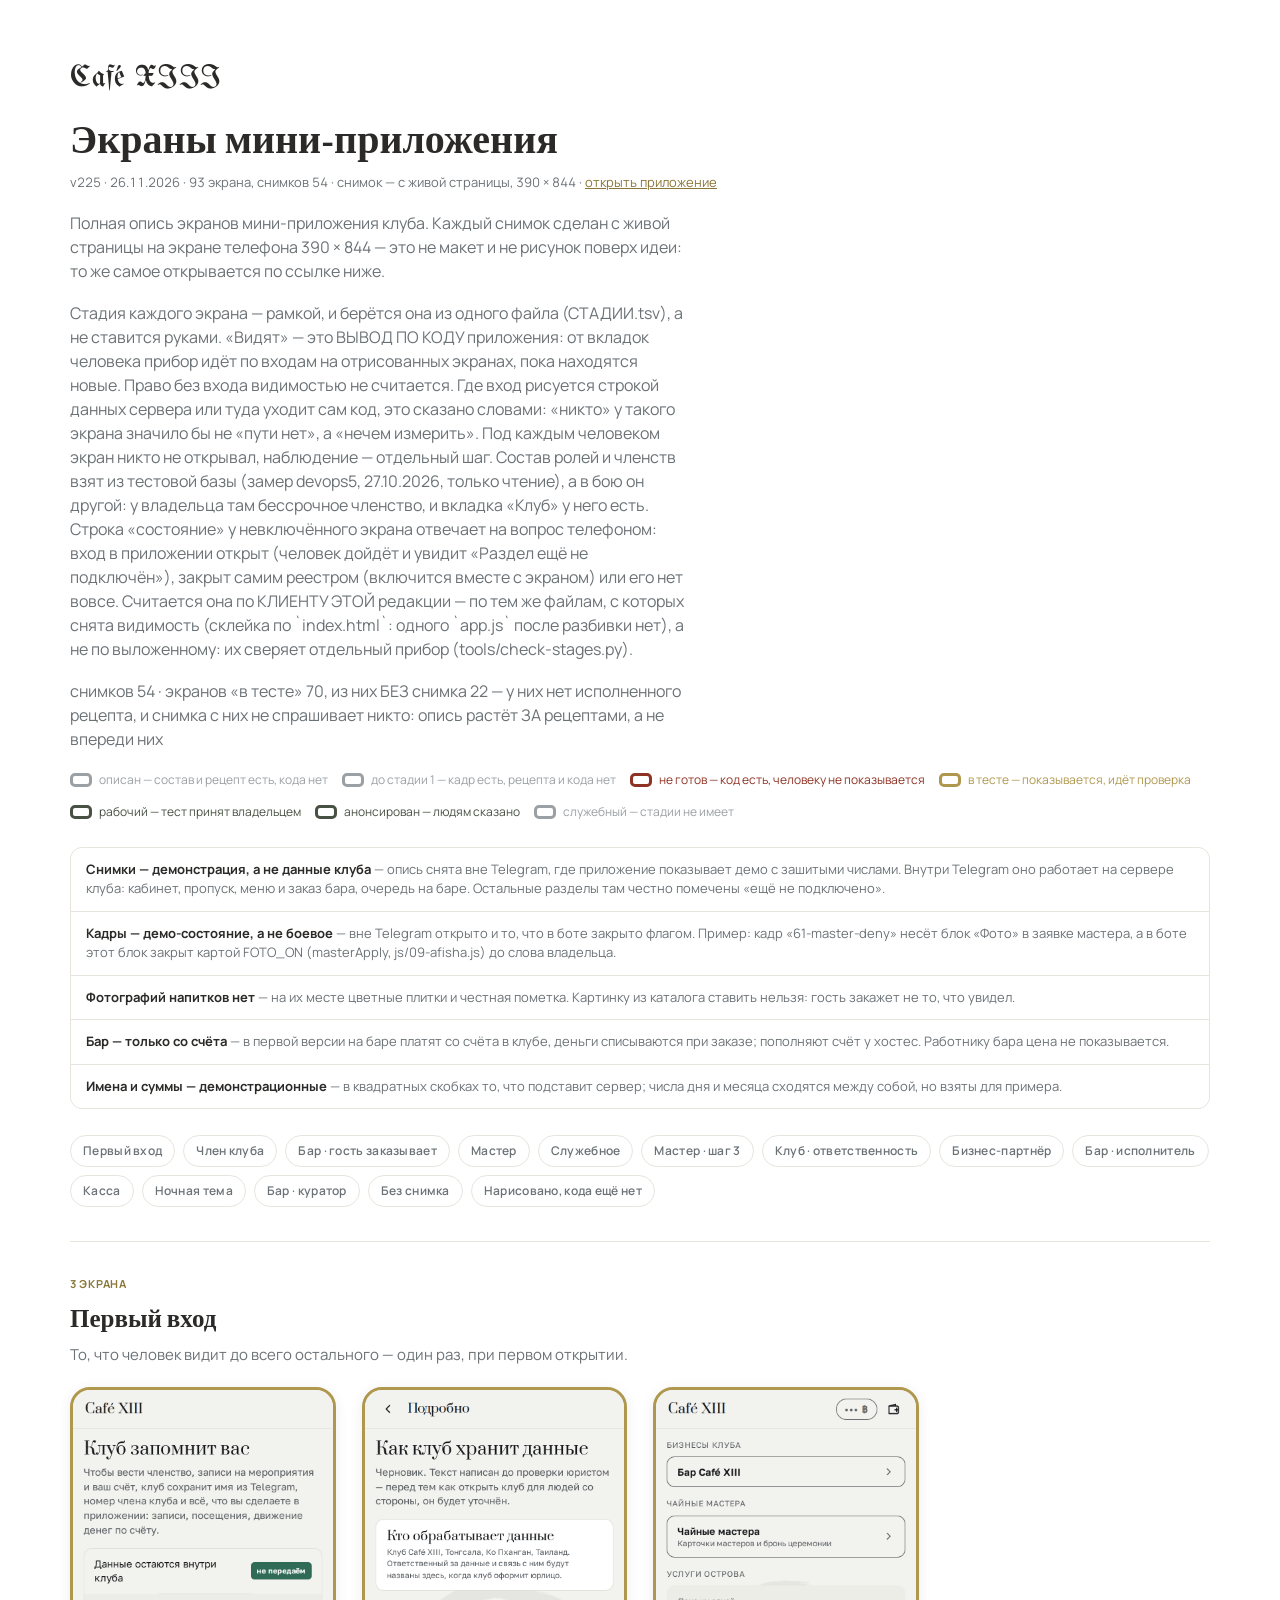
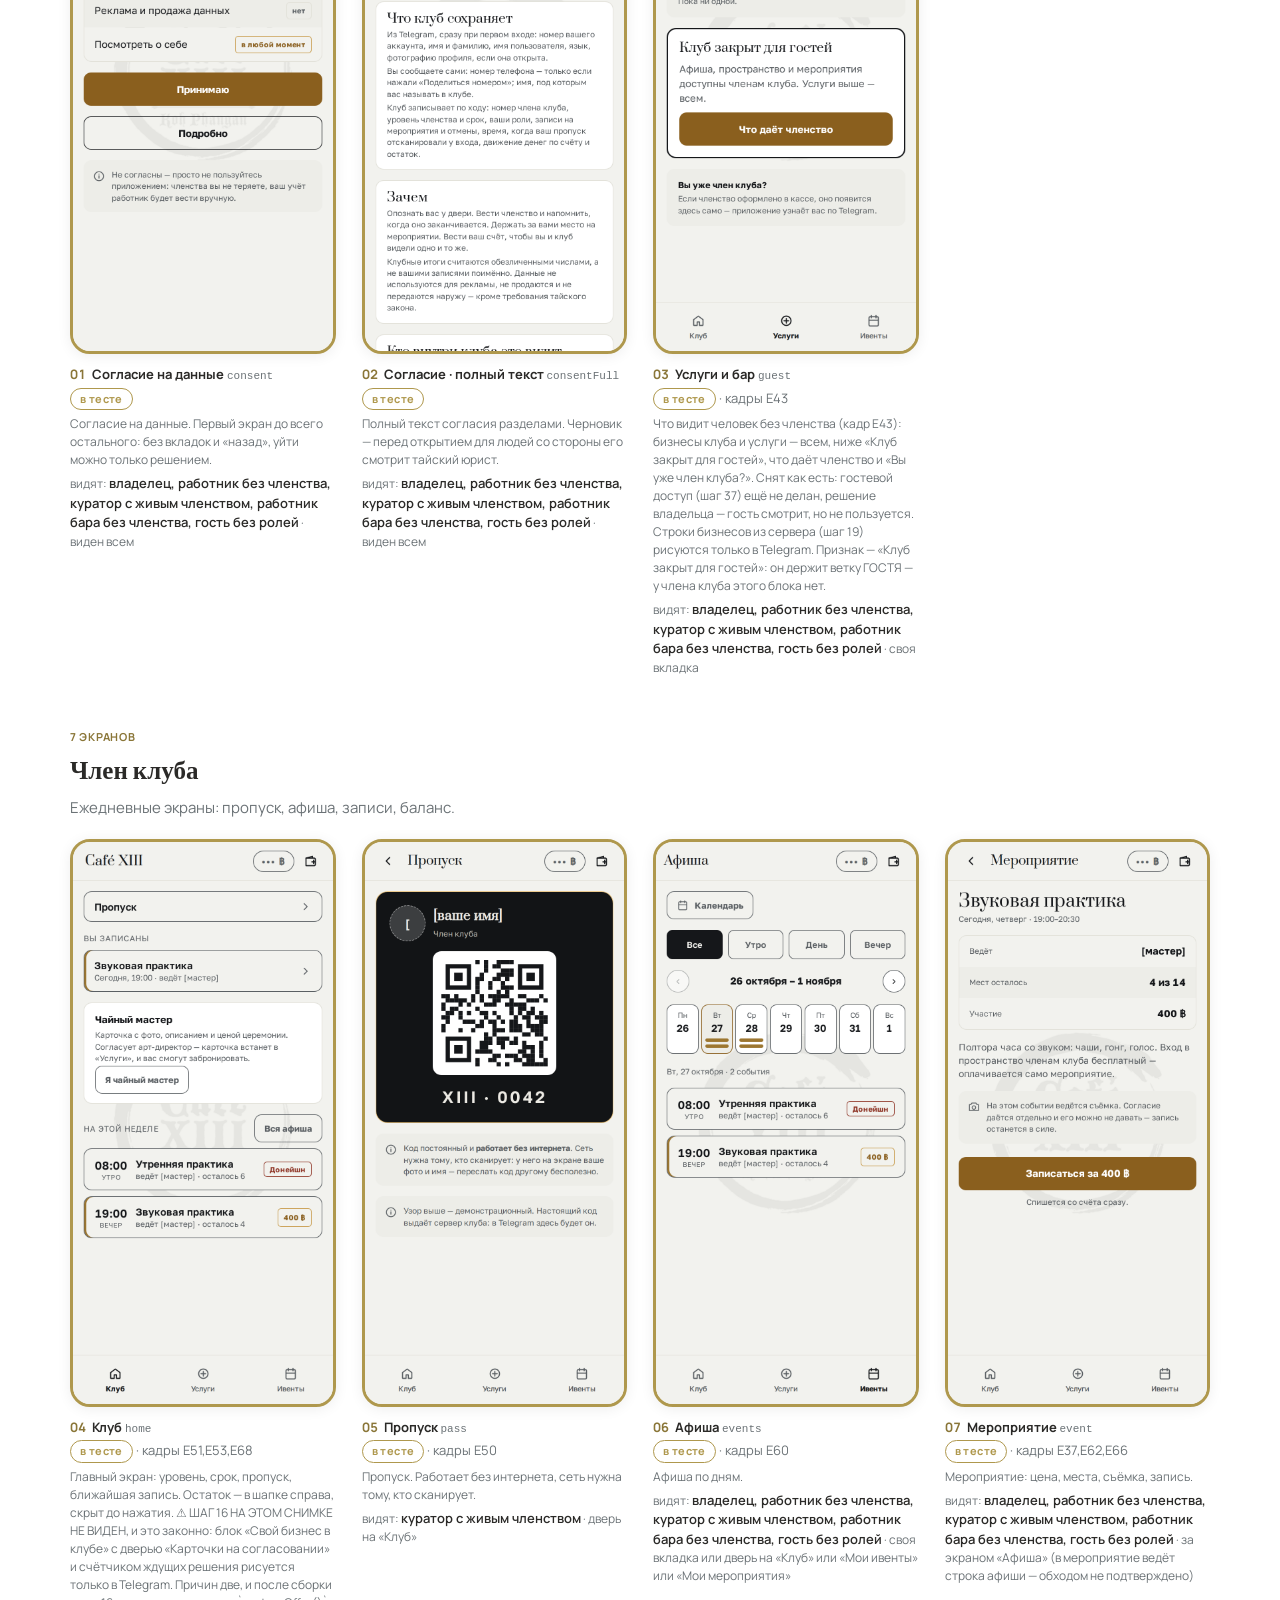
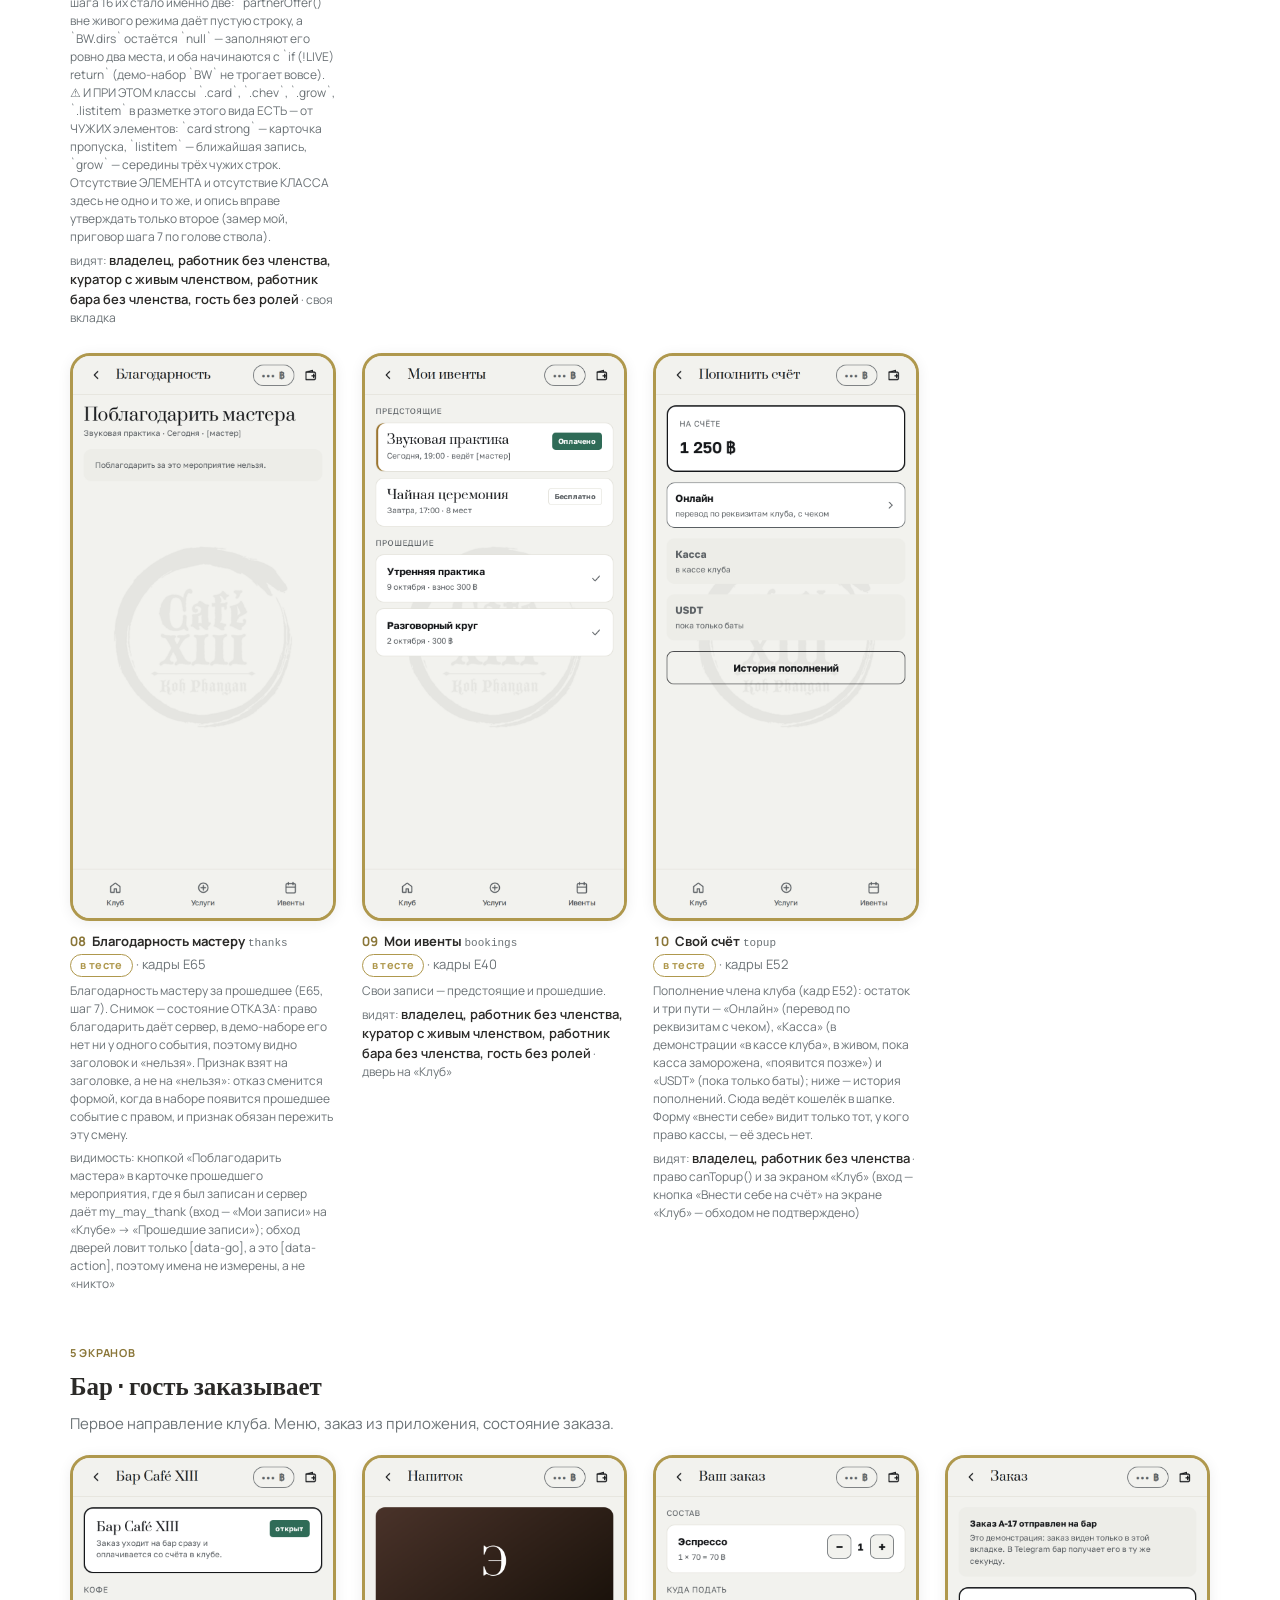
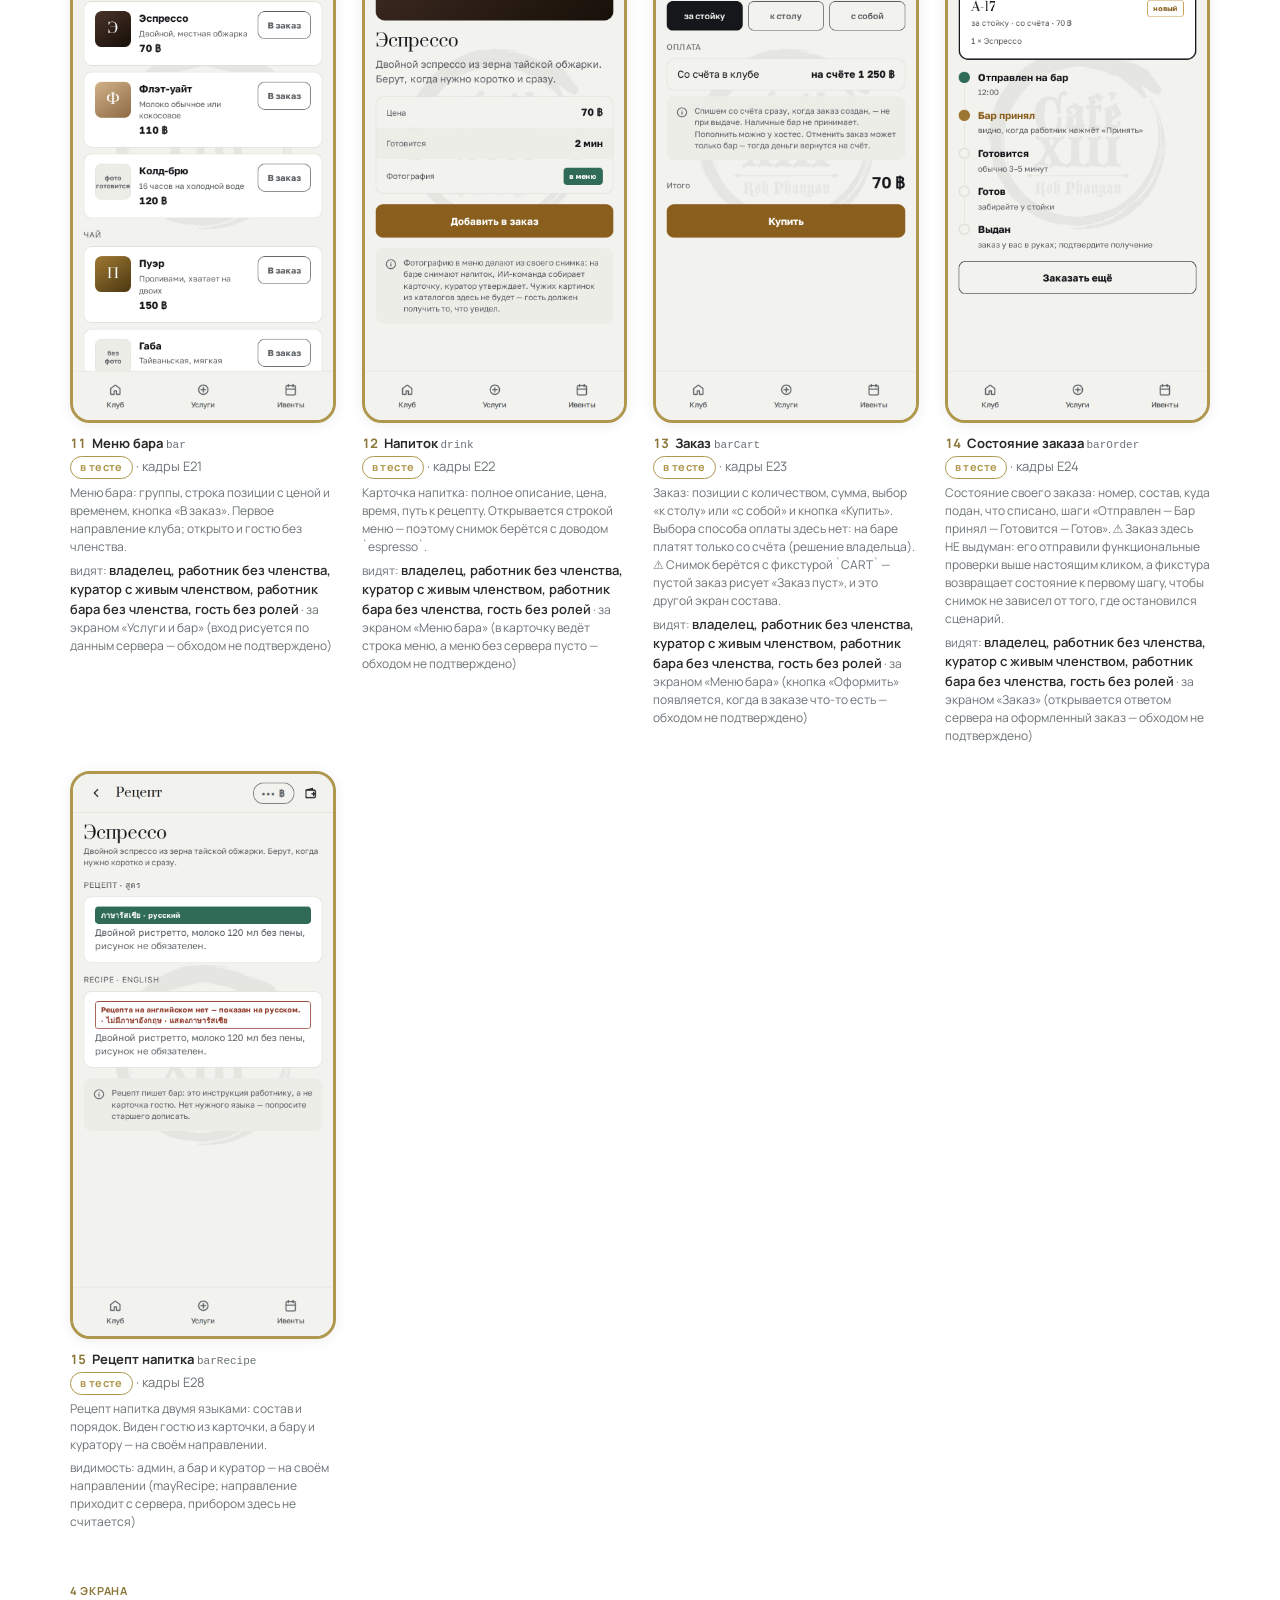
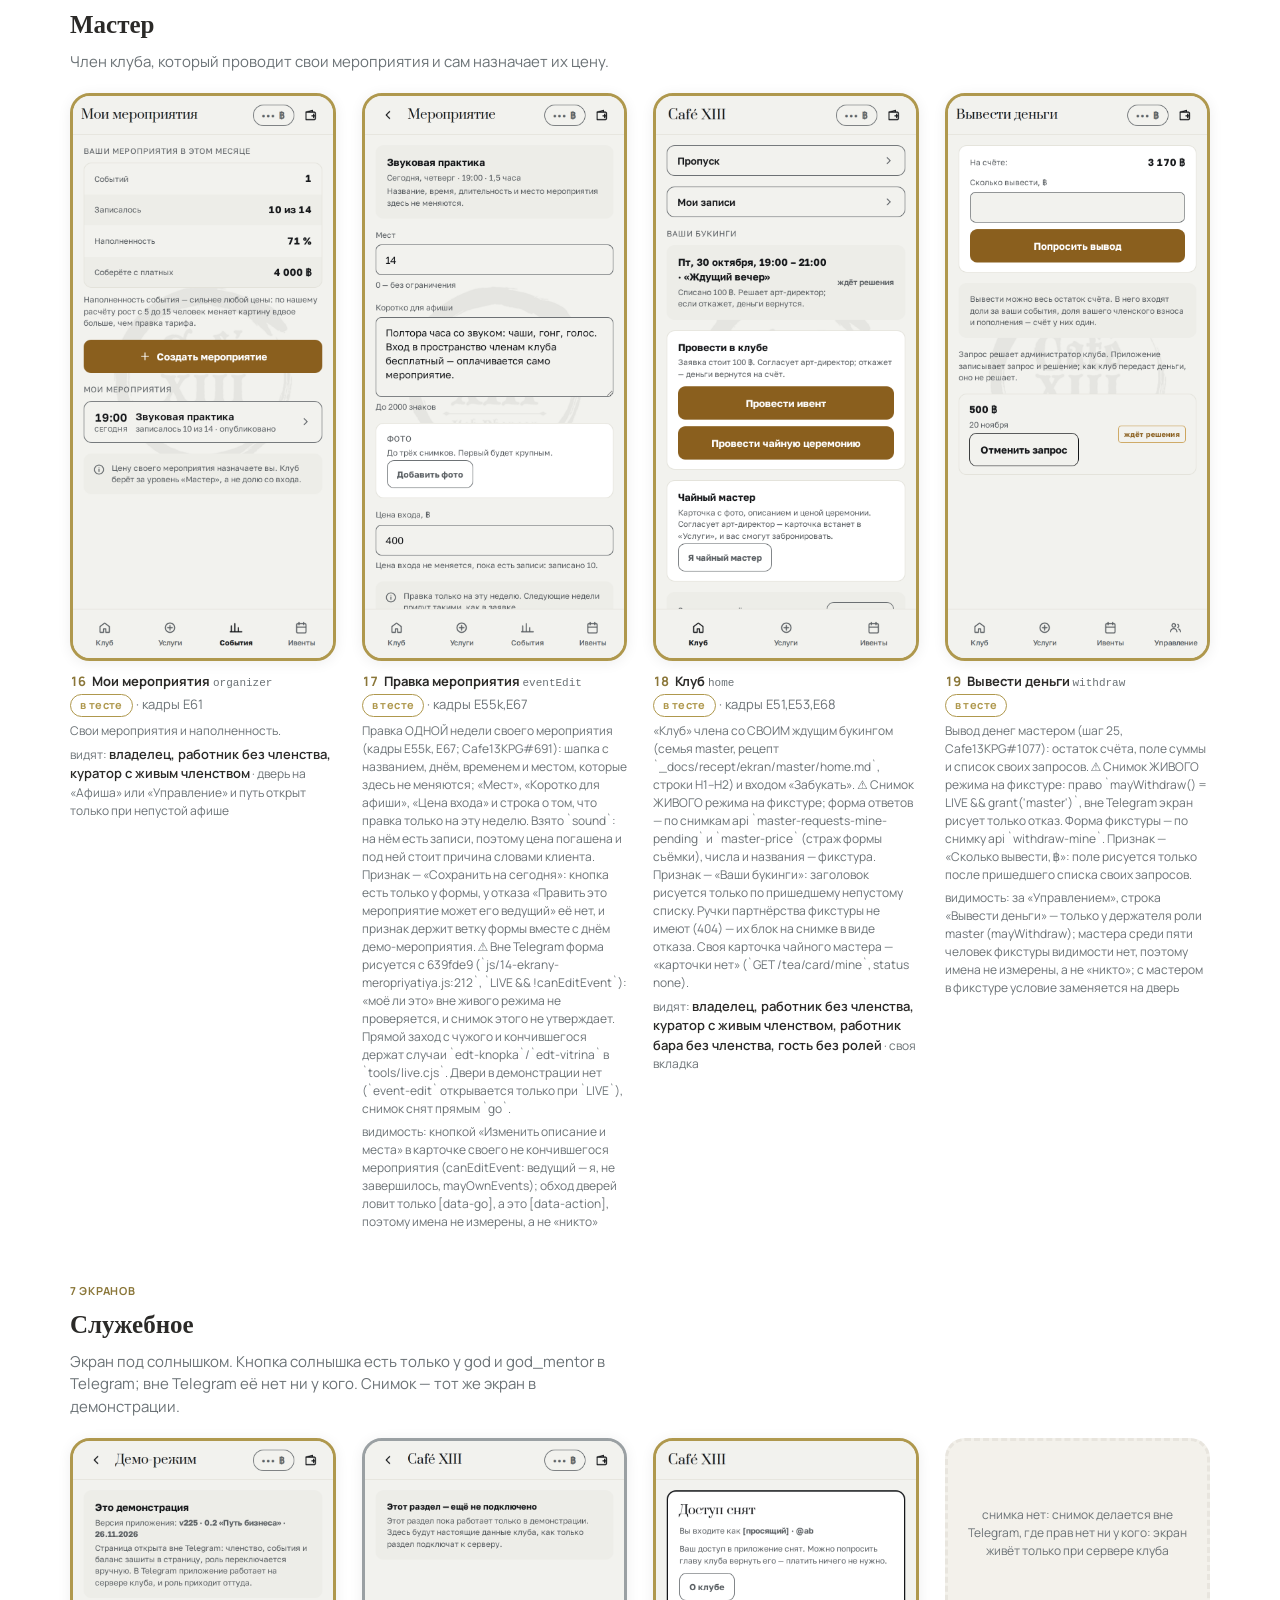
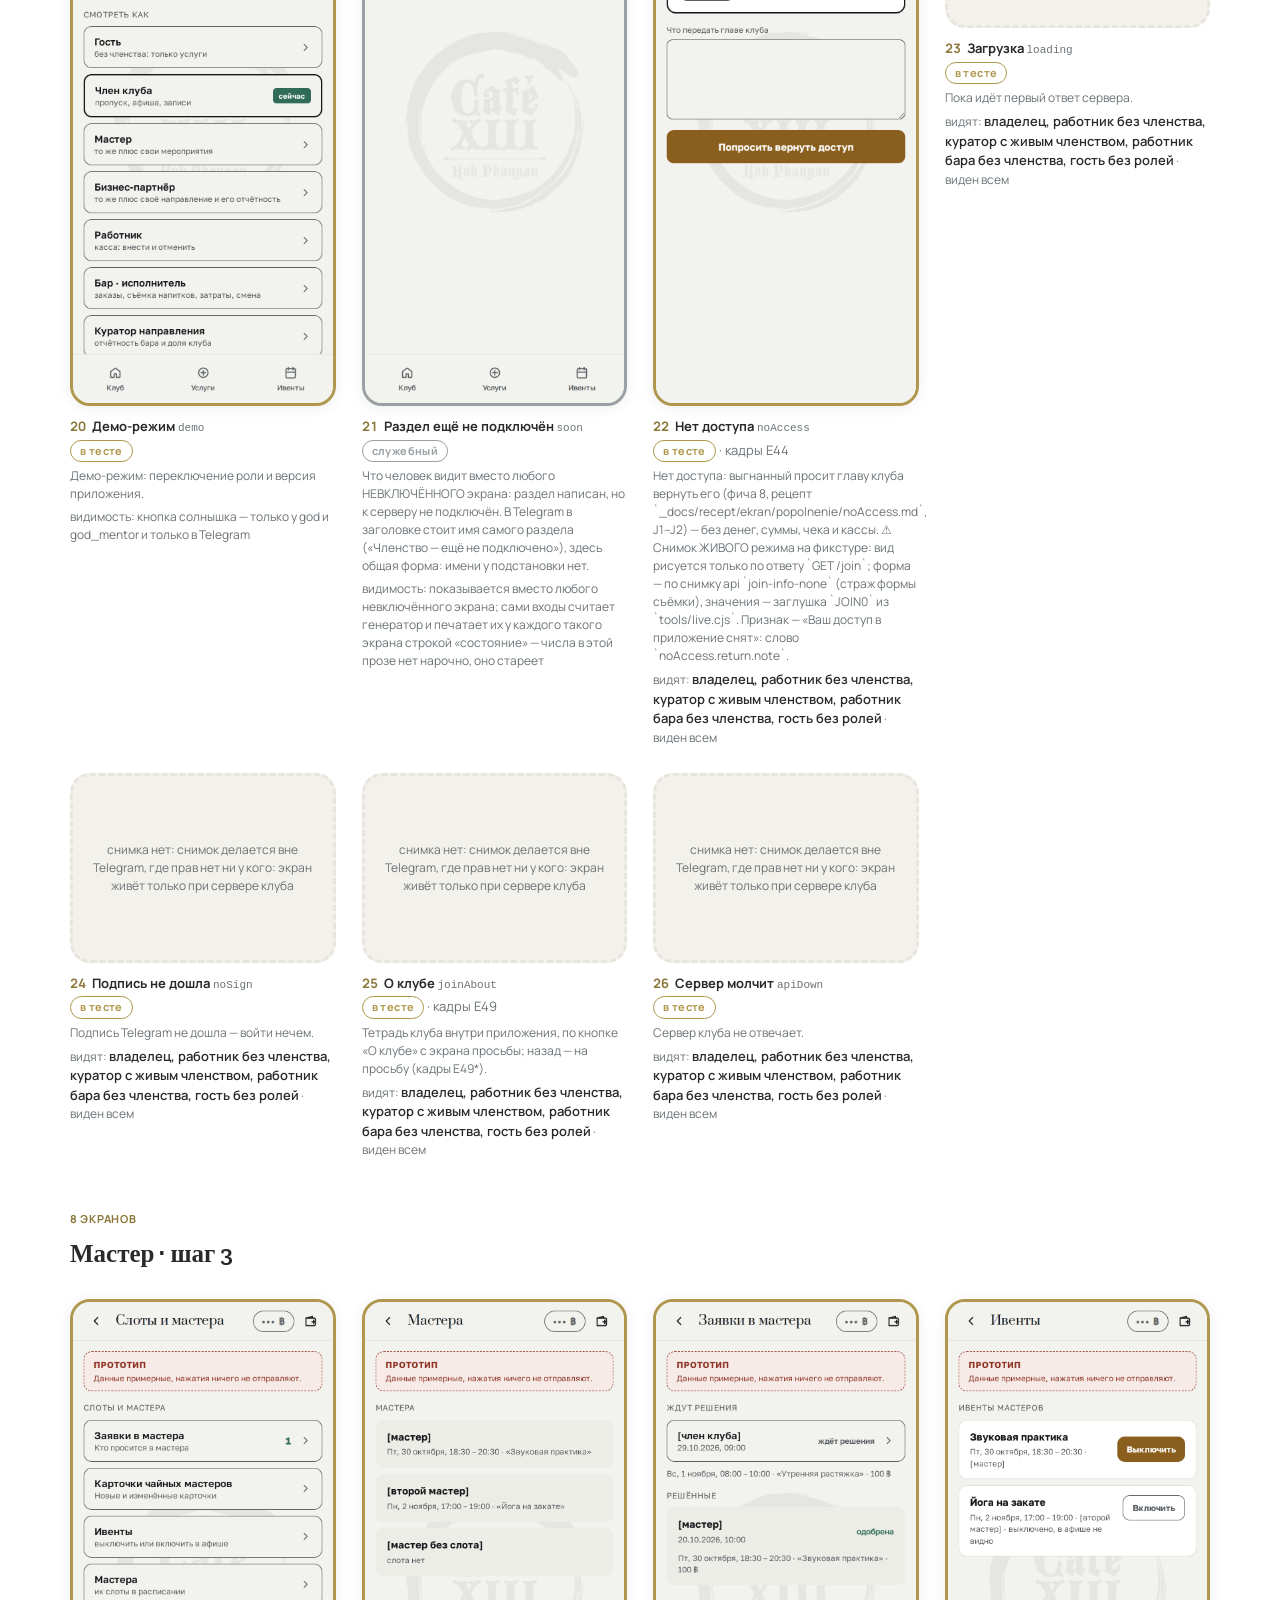
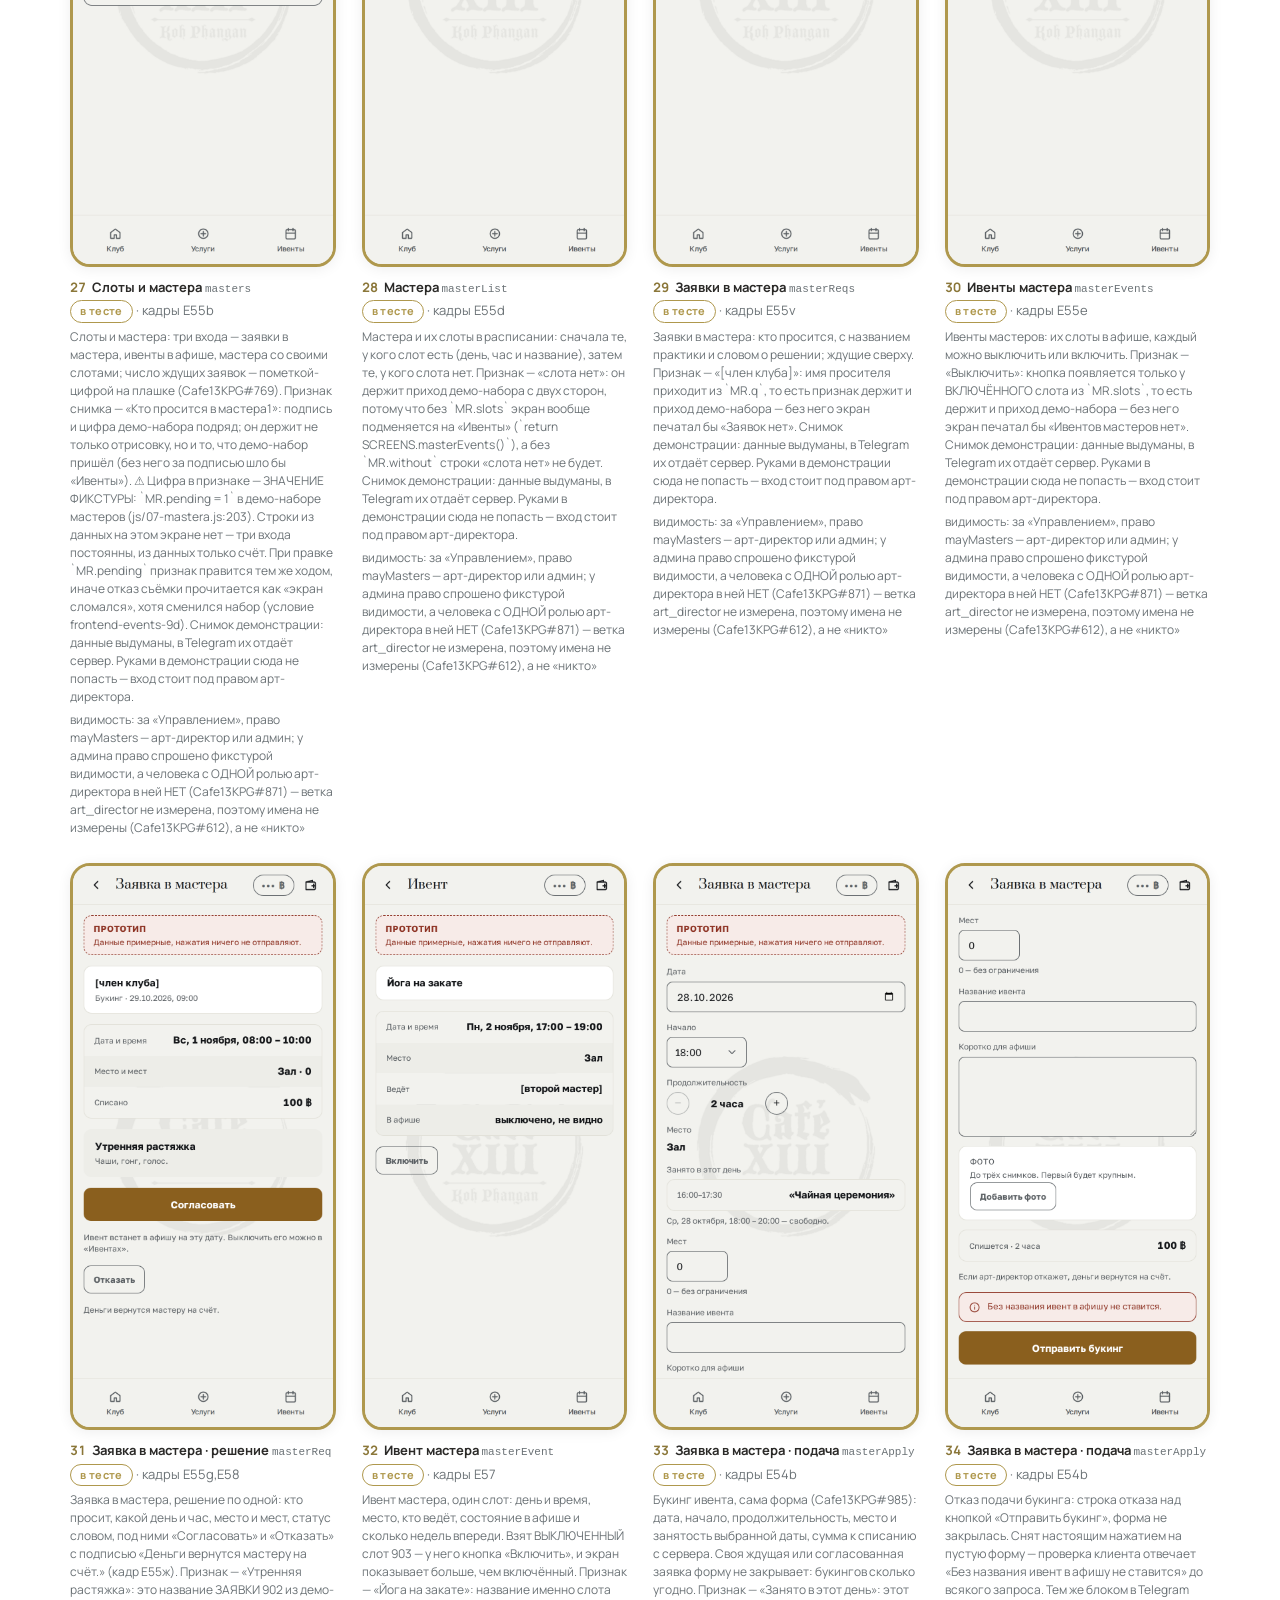
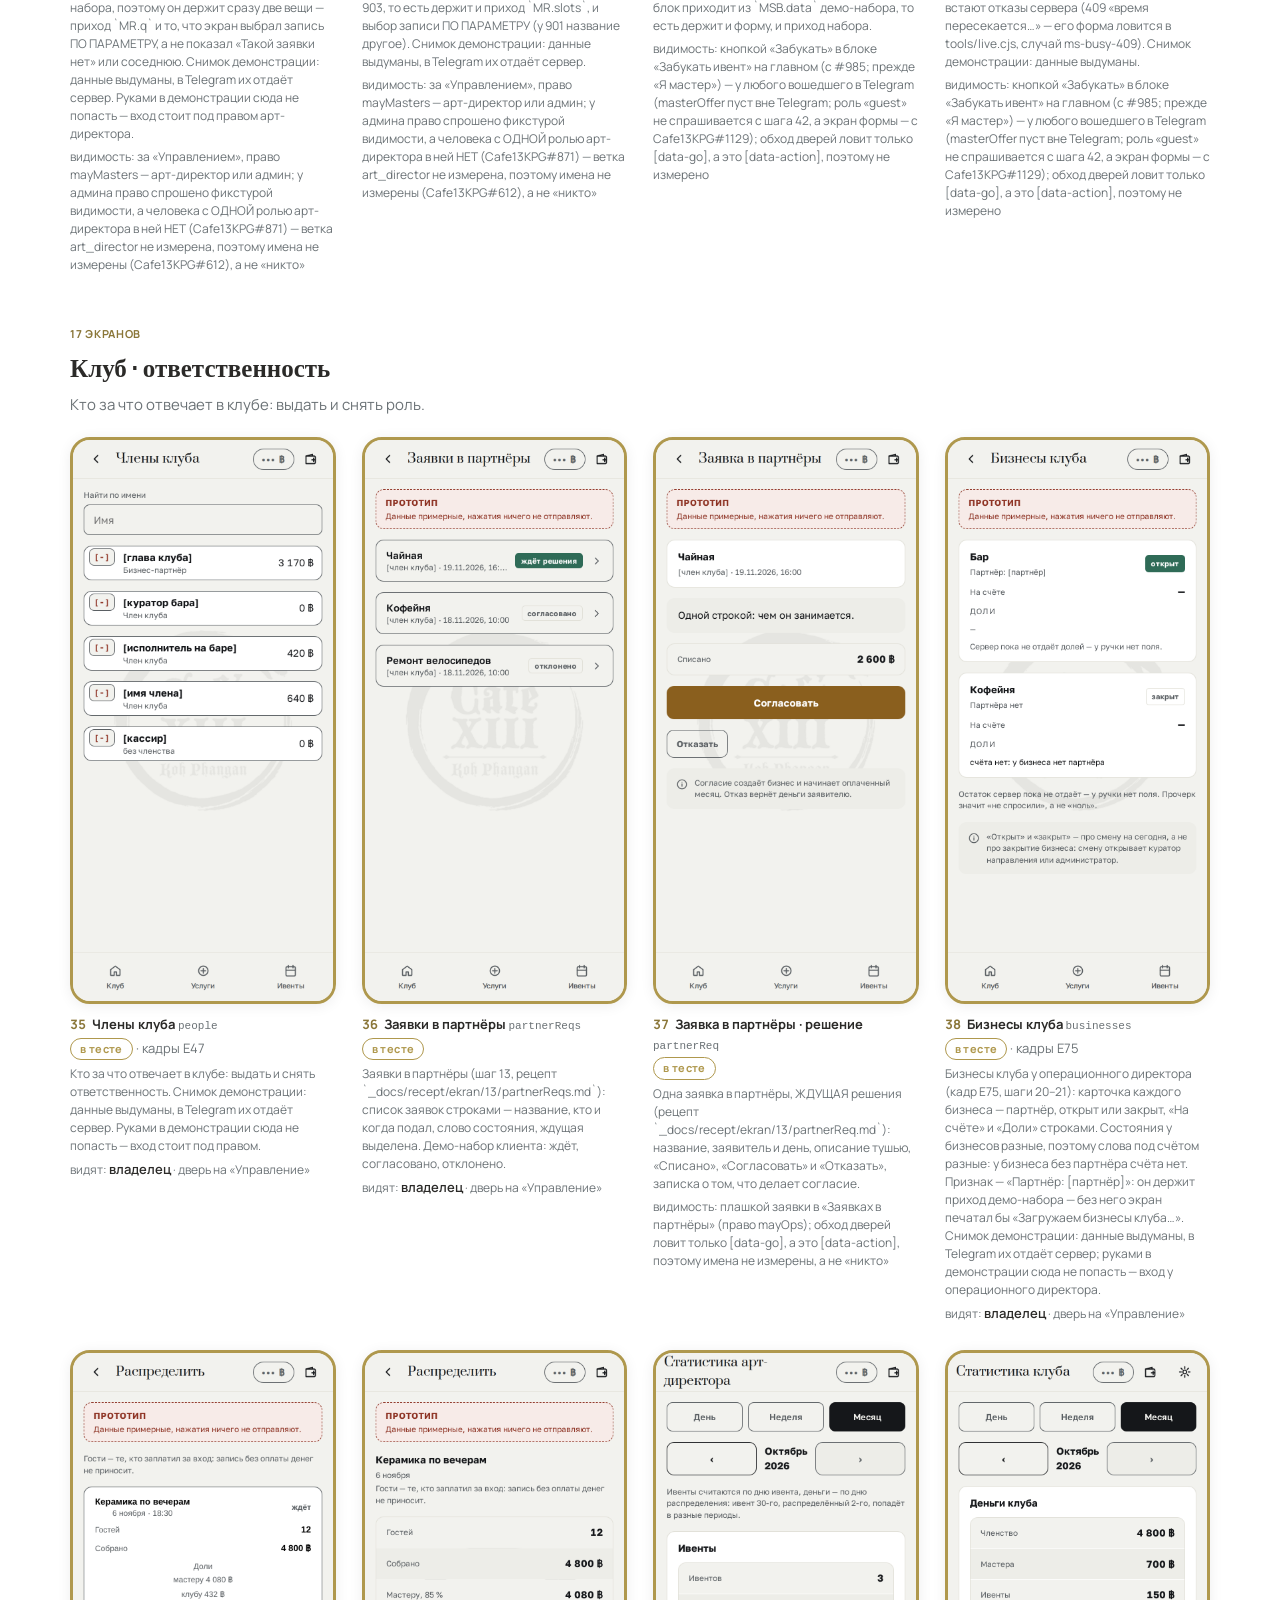
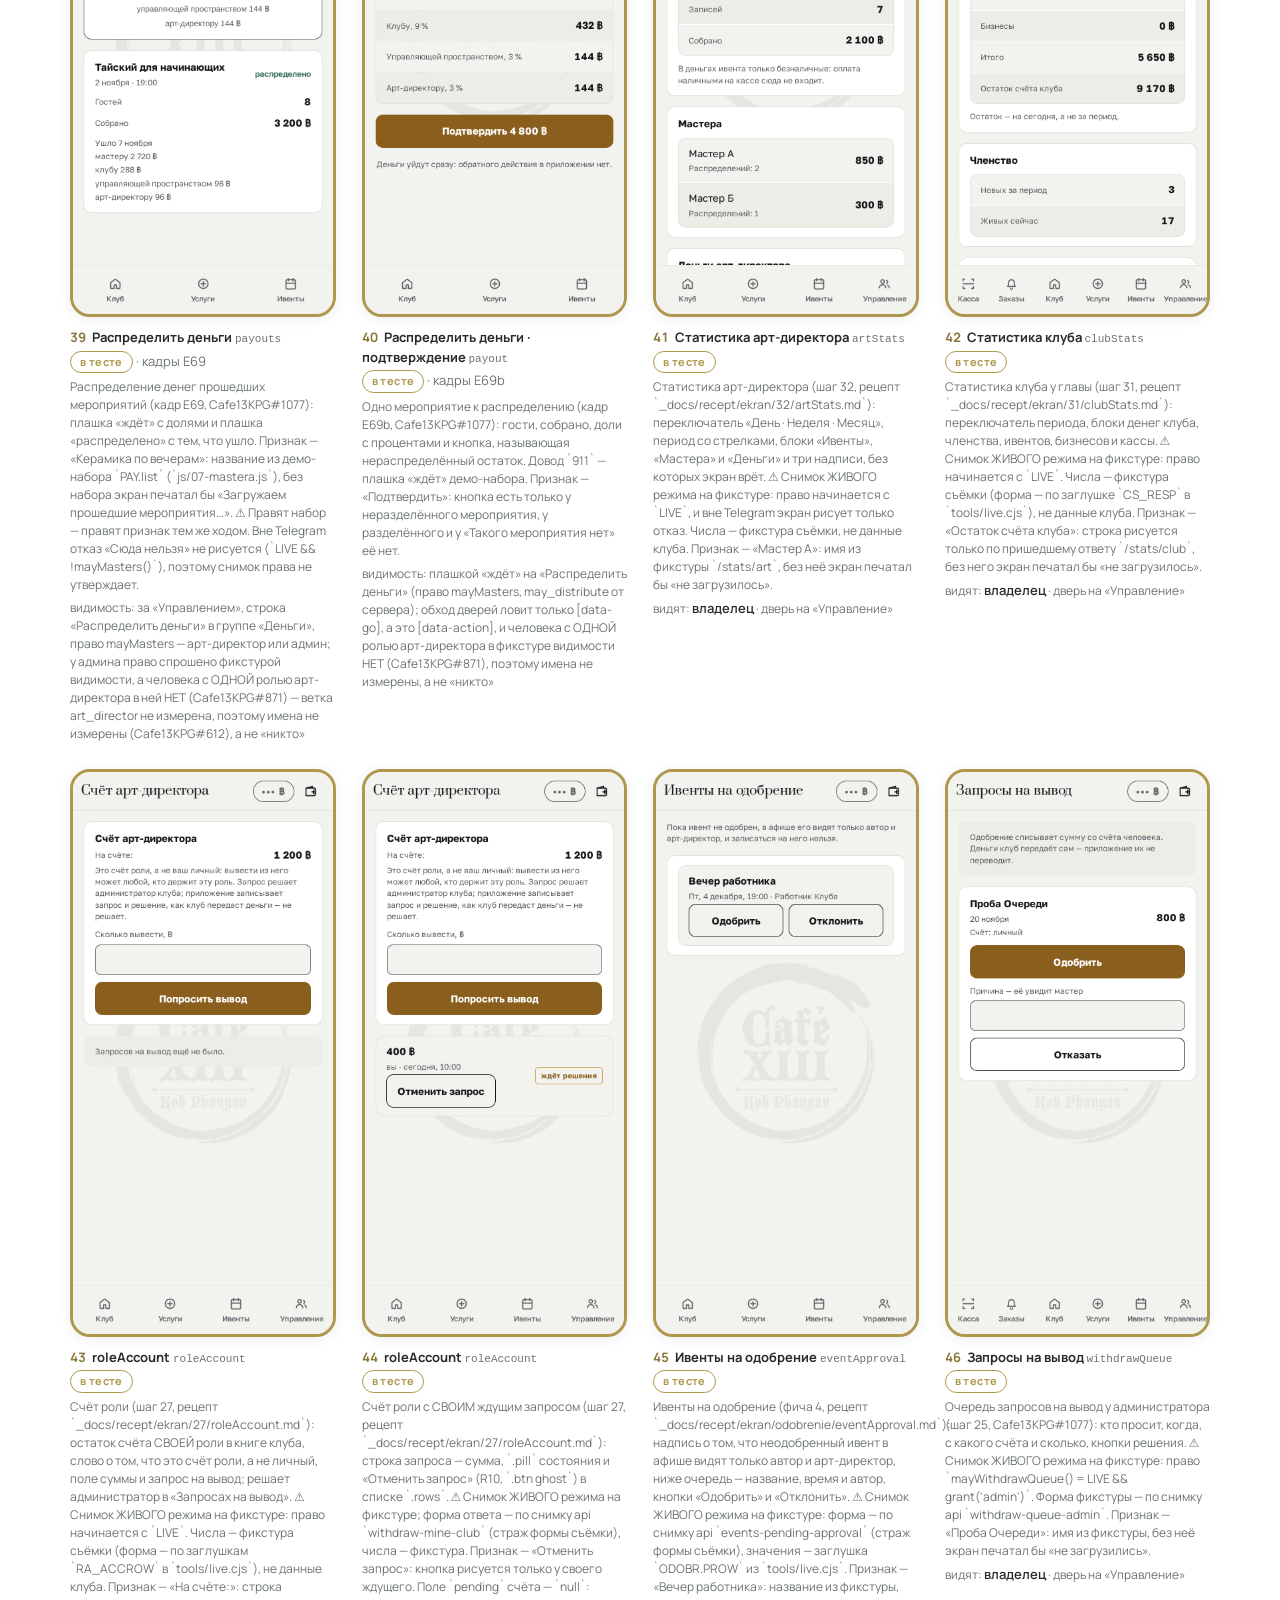
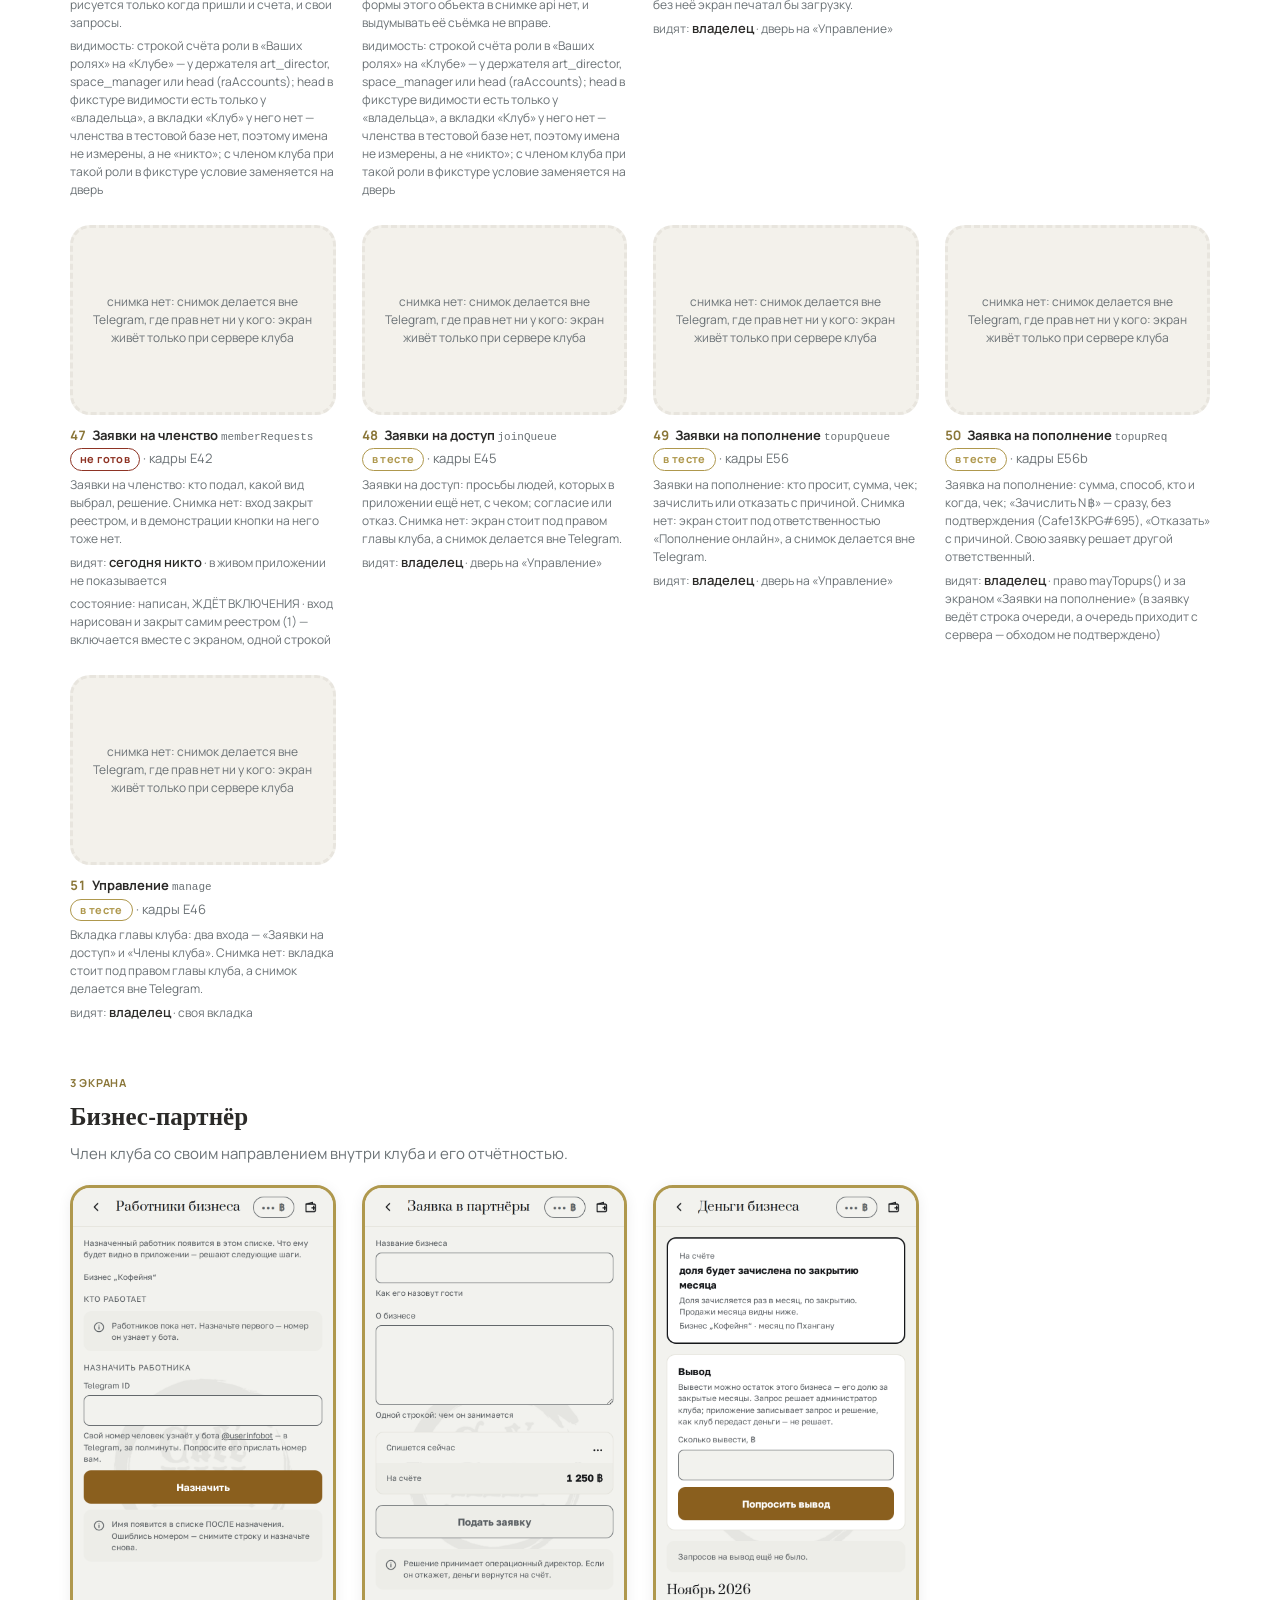
==== commit 06bb5d77: "Опись: оговорка «кадры — демо-состояние, а не боевое» в легенде страницы (кадр 61, FOTO_ON)" ====
--- a/screens.html
+++ b/screens.html
@@ -84,6 +84,7 @@
 </div>
 <div class="absent">
 <div><b>Снимки — демонстрация, а не данные клуба</b> <span>&mdash; опись снята вне Telegram, где приложение показывает демо с зашитыми числами. Внутри Telegram оно работает на сервере клуба: кабинет, пропуск, меню и заказ бара, очередь на баре. Остальные разделы там честно помечены «ещё не подключено».</span></div>
+<div><b>Кадры — демо-состояние, а не боевое</b> <span>&mdash; вне Telegram открыто и то, что в боте закрыто флагом. Пример: кадр «61-master-deny» несёт блок «Фото» в заявке мастера, а в боте этот блок закрыт картой FOTO_ON (masterApply, js/09-afisha.js) до слова владельца.</span></div>
 <div><b>Фотографий напитков нет</b> <span>&mdash; на их месте цветные плитки и честная пометка. Картинку из каталога ставить нельзя: гость закажет не то, что увидел.</span></div>
 <div><b>Бар — только со счёта</b> <span>&mdash; в первой версии на баре платят со счёта в клубе, деньги списываются при заказе; пополняют счёт у хостес. Работнику бара цена не показывается.</span></div>
 <div><b>Имена и суммы — демонстрационные</b> <span>&mdash; в квадратных скобках то, что подставит сервер; числа дня и месяца сходятся между собой, но взяты для примера.</span></div>
